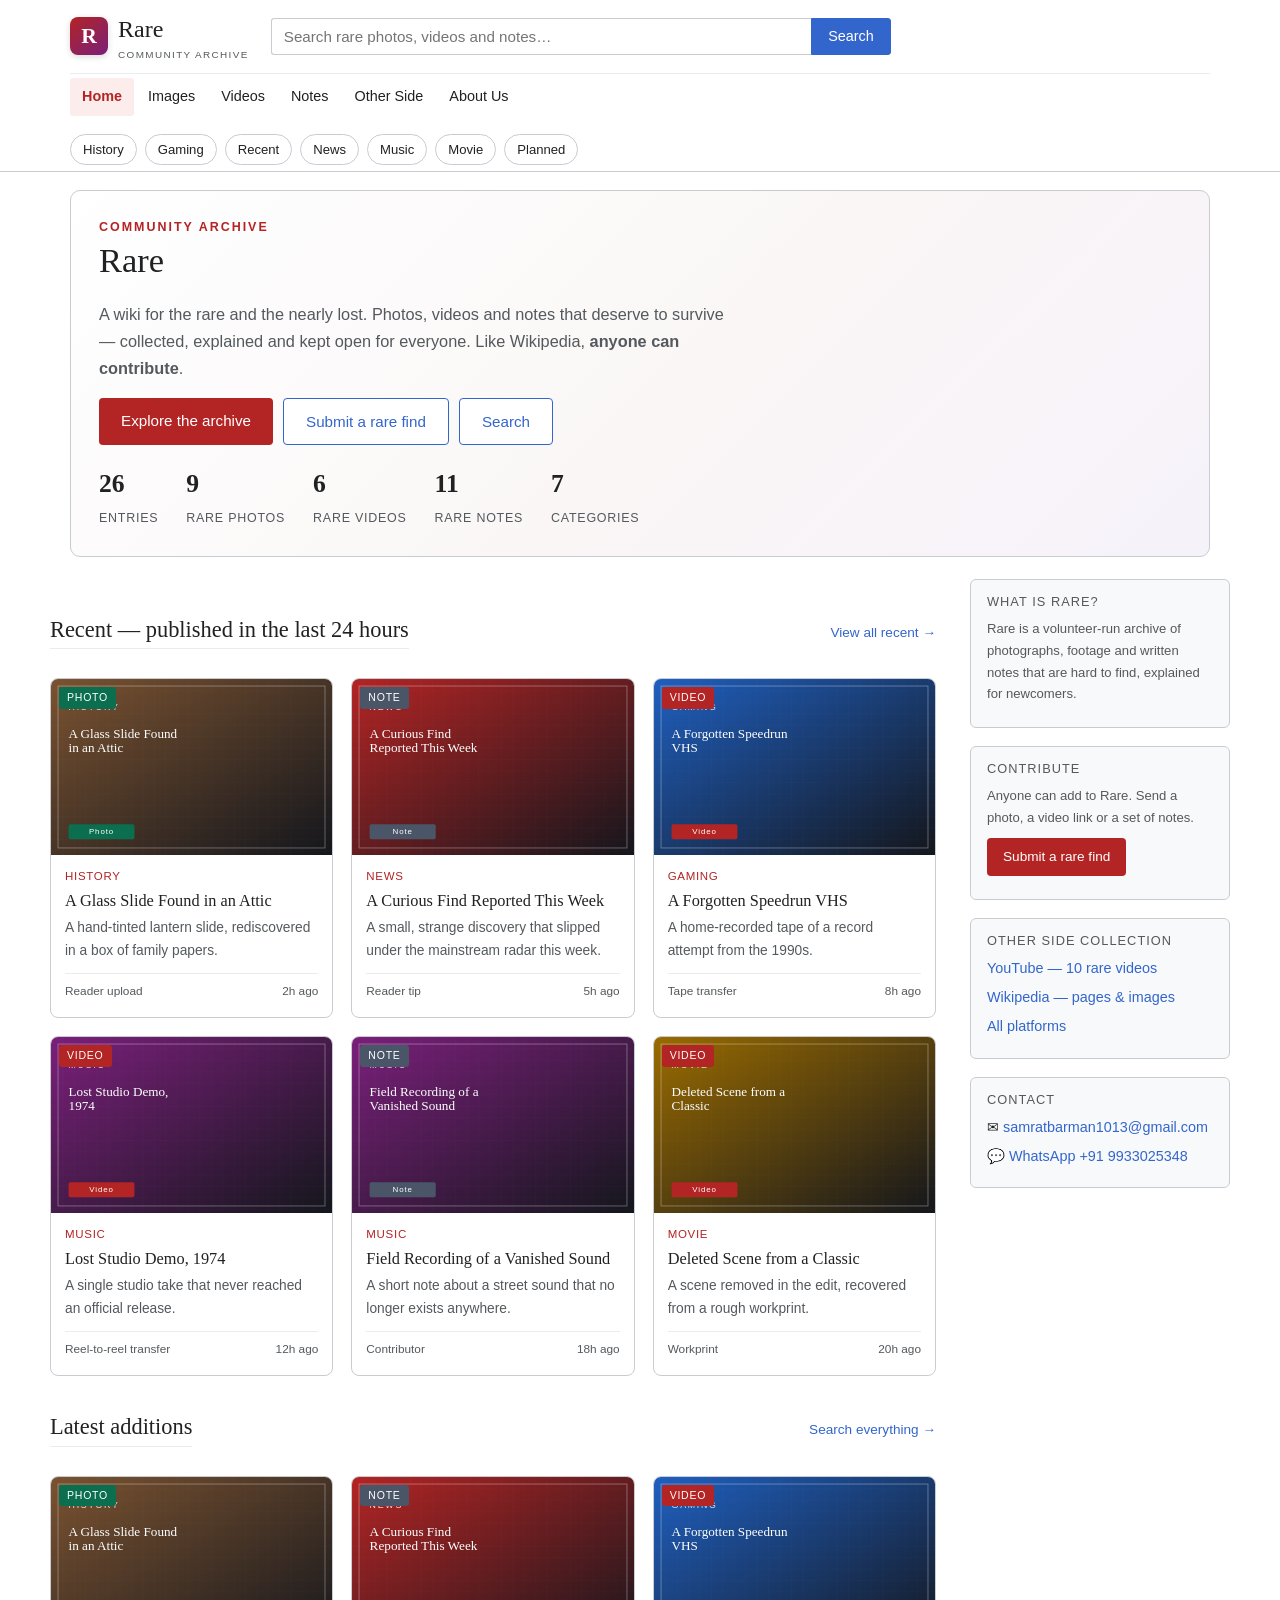
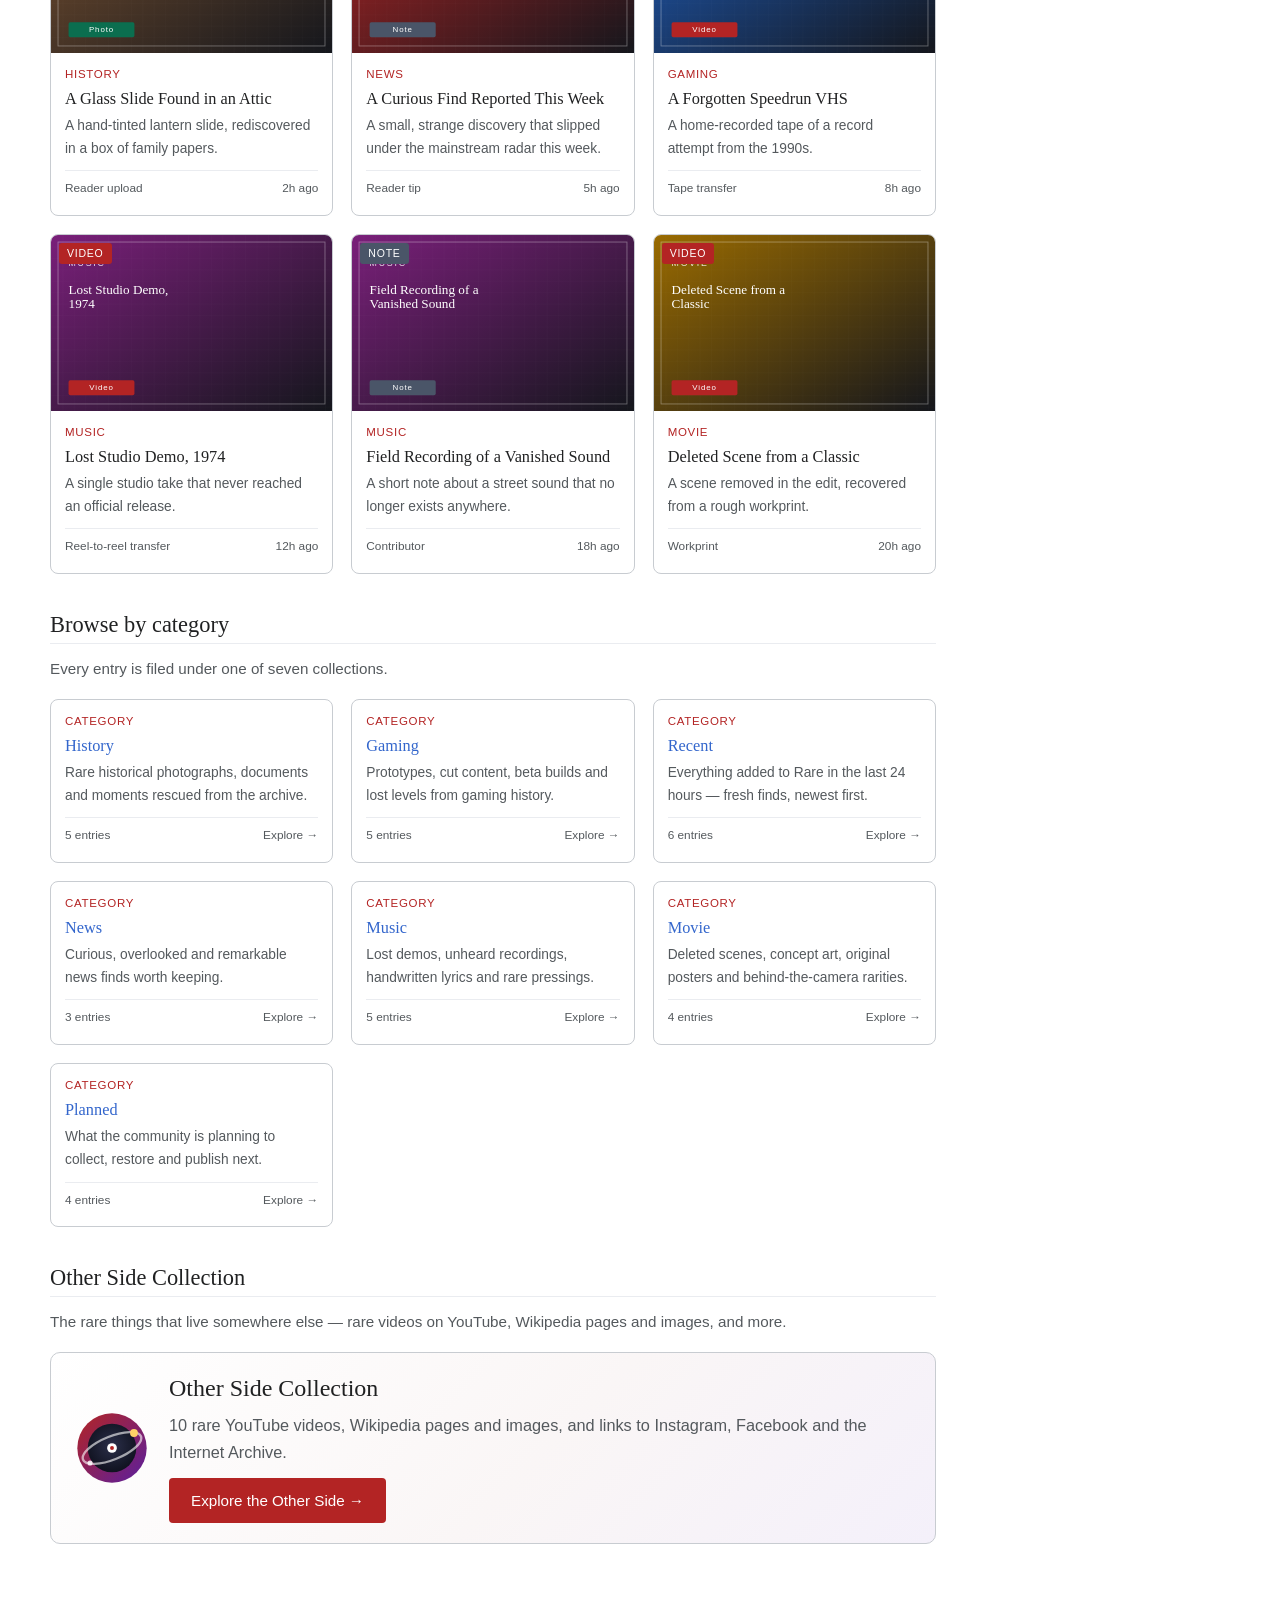
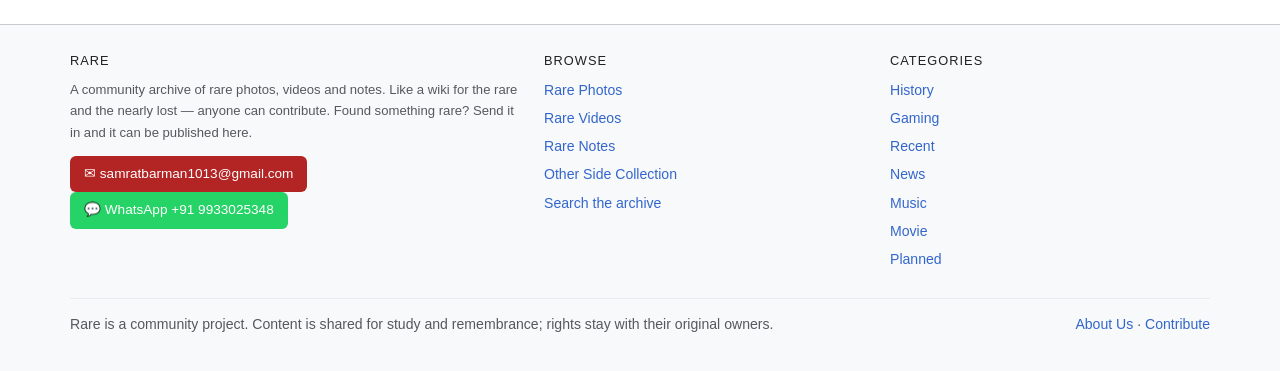
==== rare.html @ d8c9c5ce "Update rare.html" ====
<!DOCTYPE html>
<html lang="en">
<head>
<meta charset="utf-8">
<meta name="viewport" content="width=device-width, initial-scale=1">
<title>Rare — a community archive of rare photos, videos &amp; notes</title>
<meta name="description" content="Rare — a community archive of rare photos, rare videos and rare notes, plus the Other Side Collection (YouTube, Wikipedia, Instagram, Facebook and more).">
<link rel="icon" href="data:image/svg+xml;charset=utf-8,%3Csvg%20xmlns%3D%22http%3A//www.w3.org/2000/svg%22%20viewBox%3D%220%200%2064%2064%22%3E%0A%20%20%3Cdefs%3E%3ClinearGradient%20id%3D%22g%22%20x1%3D%220%22%20y1%3D%220%22%20x2%3D%221%22%20y2%3D%221%22%3E%0A%20%20%20%20%3Cstop%20offset%3D%220%22%20stop-color%3D%22%23b32424%22/%3E%3Cstop%20offset%3D%221%22%20stop-color%3D%22%237a1f7a%22/%3E%0A%20%20%3C/linearGradient%3E%3C/defs%3E%0A%20%20%3Crect%20width%3D%2264%22%20height%3D%2264%22%20rx%3D%2212%22%20fill%3D%22url%28%23g%29%22/%3E%0A%20%20%3Ctext%20x%3D%2232%22%20y%3D%2245%22%20font-family%3D%22Georgia%2Cserif%22%20font-size%3D%2240%22%20fill%3D%22%23ffffff%22%20text-anchor%3D%22middle%22%3ER%3C/text%3E%0A%3C/svg%3E%0A" type="image/svg+xml">
<style>
/* Rare — clean, Wikipedia-like light theme */
:root{
  --bg:#ffffff;
  --panel:#f8f9fa;
  --panel-2:#f1f3f5;
  --border:#c8ccd1;
  --border-soft:#eaecf0;
  --text:#202122;
  --muted:#54595d;
  --link:#3366cc;
  --link-visited:#6b4ba3;
  --rare:#b32424;
  --rare-soft:#fdecec;
  --serif:Georgia,"Times New Roman",serif;
  --sans:-apple-system,BlinkMacSystemFont,"Segoe UI",Roboto,Helvetica,Arial,sans-serif;
  --maxw:1180px;
}
*{box-sizing:border-box}
html{scroll-behavior:smooth}
body{
  margin:0;background:var(--bg);color:var(--text);
  font-family:var(--sans);font-size:15px;line-height:1.65;
  -webkit-font-smoothing:antialiased;
}
a{color:var(--link);text-decoration:none}
a:hover{text-decoration:underline}
img{max-width:100%;display:block}
h1,h2,h3,h4{font-family:var(--serif);font-weight:normal;line-height:1.3;margin:0 0 .5em}
h1{font-size:1.9rem;border-bottom:1px solid var(--border);padding-bottom:.25em}
h2{font-size:1.4rem;border-bottom:1px solid var(--border-soft);padding-bottom:.2em;margin-top:1.6em}
h3{font-size:1.15rem}
p{margin:.6em 0}
.wrap{max-width:var(--maxw);margin:0 auto;padding:0 20px}

/* ---------- Header ---------- */
.site-header{background:#fff;border-bottom:1px solid var(--border);position:sticky;top:0;z-index:50}
.header-top{display:flex;align-items:center;gap:22px;padding:10px 0}
.brand{display:flex;align-items:center;gap:10px;font-family:var(--serif);font-size:1.5rem;color:var(--text);white-space:nowrap}
.brand:hover{text-decoration:none}
.brand-mark{
  width:38px;height:38px;border-radius:8px;display:grid;place-items:center;
  background:linear-gradient(140deg,#b32424,#7a1f7a);color:#fff;font-weight:bold;
  font-family:var(--serif);font-size:1.35rem;box-shadow:0 2px 6px rgba(0,0,0,.15)
}
.brand small{display:block;font-family:var(--sans);font-size:.62rem;letter-spacing:.14em;
  text-transform:uppercase;color:var(--muted);margin-top:-3px}

.search-form{position:relative;flex:1;max-width:620px;display:flex}
.search-form input[type=search]{
  flex:1;padding:9px 12px;font-size:.95rem;border:1px solid var(--border);
  border-right:none;border-radius:3px 0 0 3px;background:#fff;color:var(--text);outline:none
}
.search-form input[type=search]:focus{border-color:var(--link);box-shadow:inset 0 0 0 1px var(--link)}
.search-form button{
  padding:9px 16px;border:1px solid var(--link);background:var(--link);color:#fff;
  border-radius:0 3px 3px 0;cursor:pointer;font-size:.9rem
}
.search-form button:hover{background:#2a56ab}
.suggest{
  position:absolute;top:calc(100% + 4px);left:0;right:0;background:#fff;
  border:1px solid var(--border);border-radius:4px;box-shadow:0 8px 24px rgba(0,0,0,.14);
  overflow:hidden;display:none;z-index:60
}
.suggest.open{display:block}
.suggest a{display:flex;gap:10px;align-items:center;padding:8px 12px;color:var(--text);font-size:.9rem}
.suggest a:hover,.suggest a.active{background:var(--panel);text-decoration:none}
.suggest .s-type{font-size:.68rem;text-transform:uppercase;letter-spacing:.06em;color:#fff;
  background:var(--muted);border-radius:3px;padding:1px 6px;flex:0 0 auto}
.suggest .s-type.photo{background:#0b6e4f}
.suggest .s-type.video{background:#b32424}
.suggest .s-type.note{background:#4a5568}
.suggest .s-empty{padding:10px 12px;color:var(--muted);font-size:.9rem}

.main-nav{border-top:1px solid var(--border-soft);display:flex;flex-wrap:wrap;gap:2px;padding:4px 0}
.main-nav a{
  padding:7px 12px;font-size:.9rem;color:var(--text);border-radius:3px
}
.main-nav a:hover{background:var(--panel);text-decoration:none}
.main-nav a.active{background:var(--rare-soft);color:var(--rare);font-weight:600}

/* ---------- Category chips ---------- */
.cat-strip{display:flex;flex-wrap:wrap;gap:8px;margin:14px 0 6px}
.chip{
  font-size:.82rem;padding:4px 12px;border:1px solid var(--border);border-radius:999px;
  color:var(--text);background:#fff
}
.chip:hover{border-color:var(--link);color:var(--link);text-decoration:none}
.chip.active{background:var(--link);border-color:var(--link);color:#fff}

/* ---------- Layout ---------- */
.layout{display:grid;grid-template-columns:1fr 260px;gap:34px;align-items:start;padding:22px 0 40px}
.layout.full{grid-template-columns:1fr}
main{min-width:0}
.sidebar{position:sticky;top:130px}
.side-box{border:1px solid var(--border);border-radius:6px;padding:14px 16px;margin-bottom:18px;background:var(--panel)}
.side-box h3{font-family:var(--sans);font-size:.8rem;text-transform:uppercase;letter-spacing:.08em;
  color:var(--muted);margin-bottom:.6em;border:none;padding:0}
.side-box ul{list-style:none;margin:0;padding:0}
.side-box li{margin:5px 0;font-size:.9rem}
.lead{font-size:1.02rem;color:var(--muted)}

/* ---------- Cards ---------- */
.grid{display:grid;grid-template-columns:repeat(auto-fill,minmax(260px,1fr));gap:18px;margin-top:18px}
.card{
  border:1px solid var(--border);border-radius:8px;overflow:hidden;background:#fff;
  display:flex;flex-direction:column;transition:box-shadow .15s,transform .15s
}
.card:hover{box-shadow:0 6px 20px rgba(0,0,0,.12);transform:translateY(-2px)}
.card .thumb{position:relative;aspect-ratio:16/10;background:var(--panel-2);overflow:hidden}
.card .thumb img{width:100%;height:100%;object-fit:cover}
.card .badge{
  position:absolute;top:8px;left:8px;font-size:.66rem;text-transform:uppercase;
  letter-spacing:.07em;color:#fff;padding:2px 8px;border-radius:3px;background:var(--muted)
}
.badge.photo{background:#0b6e4f}
.badge.video{background:#b32424}
.badge.note{background:#4a5568}
.card .body{padding:12px 14px 16px;display:flex;flex-direction:column;flex:1}
.card .cat{font-size:.72rem;text-transform:uppercase;letter-spacing:.06em;color:var(--rare);margin-bottom:4px}
.card h3{font-size:1.02rem;margin:0 0 6px;font-family:var(--serif)}
.card h3 a{color:var(--text)}
.card h3 a:hover{color:var(--link);text-decoration:none}
.card p{font-size:.86rem;color:var(--muted);margin:0 0 10px;flex:1;
  display:-webkit-box;-webkit-line-clamp:3;-webkit-box-orient:vertical;overflow:hidden}
.card .meta{font-size:.74rem;color:var(--muted);display:flex;justify-content:space-between;border-top:1px solid var(--border-soft);padding-top:8px}

/* ---------- Item detail ---------- */
.detail-head{display:flex;gap:16px;align-items:baseline;flex-wrap:wrap}
.detail-figure{border:1px solid var(--border);border-radius:8px;overflow:hidden;margin:18px 0;background:var(--panel-2)}
.detail-figure img{width:100%}
.detail-figure figcaption{font-size:.8rem;color:var(--muted);padding:8px 12px;background:var(--panel)}
.video-frame{position:relative;aspect-ratio:16/9;background:#111;display:grid;place-items:center}
.video-frame .play{
  width:70px;height:70px;border-radius:50%;background:rgba(255,255,255,.92);display:grid;place-items:center;
  font-size:1.6rem;color:#111;box-shadow:0 4px 18px rgba(0,0,0,.4)
}
.meta-table{width:100%;border-collapse:collapse;margin:14px 0;font-size:.9rem}
.meta-table th,.meta-table td{border:1px solid var(--border);padding:8px 12px;text-align:left;vertical-align:top}
.meta-table th{background:var(--panel);width:180px;font-weight:600;color:var(--muted)}

/* ---------- Forms ---------- */
.form-grid{display:grid;gap:14px;max-width:640px}
.field label{display:block;font-size:.85rem;font-weight:600;margin-bottom:4px}
.field input,.field select,.field textarea{
  width:100%;padding:9px 11px;border:1px solid var(--border);border-radius:4px;
  font-family:inherit;font-size:.92rem;background:#fff;color:var(--text)
}
.field textarea{min-height:130px;resize:vertical}
.field input:focus,.field select:focus,.field textarea:focus{outline:none;border-color:var(--link);box-shadow:0 0 0 2px rgba(51,102,204,.15)}
.btn{display:inline-block;background:var(--rare);color:#fff;border:none;padding:10px 22px;border-radius:4px;
  cursor:pointer;font-size:.95rem;font-family:inherit}
.btn:hover{background:#8f1c1c}
.btn.ghost{background:#fff;color:var(--link);border:1px solid var(--link)}
.btn.ghost:hover{background:var(--panel)}
.notice{border-left:4px solid var(--link);background:#eaf3ff;padding:12px 16px;border-radius:0 6px 6px 0;font-size:.9rem;margin:16px 0}

/* ---------- Hero ---------- */
.hero{border:1px solid var(--border);border-radius:10px;padding:26px 28px;background:
  linear-gradient(135deg,#fff 0%,#faf6f6 55%,#f6f2fa 100%);margin-top:18px}
.hero h1{border:none;font-size:2.15rem;margin-bottom:.15em}
.hero .kicker{font-size:.78rem;letter-spacing:.16em;text-transform:uppercase;color:var(--rare);font-weight:600}
.hero-actions{margin-top:16px;display:flex;gap:10px;flex-wrap:wrap}
.stat-row{display:flex;gap:28px;flex-wrap:wrap;margin-top:18px}
.stat b{font-family:var(--serif);font-size:1.6rem;display:block}
.stat span{font-size:.78rem;text-transform:uppercase;letter-spacing:.06em;color:var(--muted)}

/* ---------- Footer ---------- */
.site-footer{border-top:1px solid var(--border);background:var(--panel);margin-top:40px;padding:28px 0 34px;font-size:.88rem;color:var(--muted)}
.footer-cols{display:grid;grid-template-columns:1.4fr 1fr 1fr;gap:26px}
.footer-cols h4{font-family:var(--sans);font-size:.8rem;text-transform:uppercase;letter-spacing:.08em;color:var(--text);margin-bottom:.7em}
.footer-cols ul{list-style:none;margin:0;padding:0}
.footer-cols li{margin:5px 0}
.footer-bottom{margin-top:22px;border-top:1px solid var(--border-soft);padding-top:14px;display:flex;justify-content:space-between;flex-wrap:wrap;gap:10px}
.wa{display:inline-flex;align-items:center;gap:7px;background:#25D366;color:#fff;padding:7px 14px;border-radius:6px;font-size:.85rem}
.wa:hover{text-decoration:none;background:#1ebe5b}
.mail{display:inline-flex;align-items:center;gap:7px;background:var(--rare);color:#fff;padding:7px 14px;border-radius:6px;font-size:.85rem}
.mail:hover{text-decoration:none;background:#8f1c1c}

.section-head{display:flex;justify-content:space-between;align-items:baseline;flex-wrap:wrap;gap:10px}
.section-head .more{font-size:.85rem}
.tagline{color:var(--muted);font-size:.95rem}
.small{font-size:.82rem;color:var(--muted)}
hr{border:none;border-top:1px solid var(--border-soft);margin:22px 0}

@media(max-width:860px){
  .layout{grid-template-columns:1fr}
  .sidebar{position:static}
  .footer-cols{grid-template-columns:1fr 1fr}
  .header-top{flex-wrap:wrap;gap:12px}
  .search-form{max-width:none;order:3;flex-basis:100%}
}
@media(max-width:520px){
  .footer-cols{grid-template-columns:1fr}
  h1{font-size:1.55rem}
  .hero h1{font-size:1.7rem}
}

/* ---------- Other Side Collection ---------- */
.collection-hero{display:flex;gap:20px;align-items:center;border:1px solid var(--border);border-radius:10px;
  padding:20px 24px;background:linear-gradient(135deg,#fff 0%,#faf6f6 55%,#f4f0fa 100%);margin-top:18px}
.collection-hero img{width:74px;height:74px;flex:0 0 auto}
.collection-hero h1{border:none;margin:0 0 .1em;font-size:1.9rem}
.platform-grid{display:grid;grid-template-columns:repeat(auto-fill,minmax(250px,1fr));gap:14px;margin-top:18px}
.platform{display:flex;gap:13px;align-items:center;border:1px solid var(--border);border-radius:8px;
  padding:14px;background:#fff;color:var(--text);transition:box-shadow .15s,transform .15s}
.platform:hover{text-decoration:none;box-shadow:0 6px 18px rgba(0,0,0,.12);transform:translateY(-2px);border-color:var(--pc,#4a5568)}
.platform .p-icon{width:44px;height:44px;flex:0 0 auto;border-radius:10px;display:grid;place-items:center;
  font-size:1.25rem;font-weight:700;color:#fff;background:var(--pc,#4a5568)}
.platform .p-body b{display:block;font-family:var(--serif);font-size:1.05rem;color:var(--text)}
.platform .p-body small{color:var(--muted);font-size:.82rem;line-height:1.4;display:block;margin-top:2px}
.platform .ext{font-size:.78rem;color:var(--muted);margin-left:5px}
.yt-grid{display:grid;grid-template-columns:repeat(auto-fill,minmax(290px,1fr));gap:18px;margin-top:18px}
.yt-card{border:1px solid var(--border);border-radius:8px;overflow:hidden;background:#fff;display:flex;flex-direction:column;transition:box-shadow .15s,transform .15s}
.yt-card:hover{box-shadow:0 6px 20px rgba(0,0,0,.13);transform:translateY(-2px)}
.yt-thumb{position:relative;display:block;aspect-ratio:16/9;background:#000}
.yt-thumb img{width:100%;height:100%;object-fit:cover}
.yt-play{position:absolute;top:50%;left:50%;transform:translate(-50%,-50%);width:56px;height:56px;
  border-radius:50%;background:rgba(0,0,0,.55);border:2px solid #fff;display:flex;align-items:center;
  justify-content:center;color:#fff;font-size:1.1rem;pointer-events:none}
.yt-body{padding:12px 14px 14px;display:flex;flex-direction:column;flex:1}
.yt-body h3{font-size:1rem;margin:0 0 6px;font-family:var(--serif)}
.yt-body p{font-size:.85rem;color:var(--muted);flex:1;margin:0 0 10px}
.link-grid{display:grid;grid-template-columns:repeat(auto-fill,minmax(270px,1fr));gap:12px;margin:14px 0 8px}
.link-card{position:relative;display:block;border:1px solid var(--border);border-radius:8px;padding:14px 16px;background:#fff;color:var(--text)}
.link-card:hover{text-decoration:none;border-color:var(--link);box-shadow:0 4px 14px rgba(0,0,0,.1)}
.link-card b{display:block;font-family:var(--serif);font-size:1rem;color:var(--link);margin-bottom:3px}
.link-card small{color:var(--muted);font-size:.82rem;line-height:1.45}
.link-card .ext{position:absolute;top:12px;right:14px;color:var(--muted);font-size:.8rem}
@media(max-width:520px){
  .collection-hero{flex-direction:column;align-items:flex-start;text-align:left}
}

</style>
</head>
<body>
<header class="site-header" id="site-header"></header>
<main id="app"></main>
<footer class="site-footer" id="site-footer"></footer>
<script>
/* Rare — content data model.
   Anyone contributing adds an entry here (or sends it in via the Submit form).
   type:    "photo" | "video" | "note"
   category: one of the six real categories (Recent is derived automatically)
   addedHoursAgo: hours since it was published — drives the "Recent (24h)" view
*/
window.RARE_SITE = {
  brand: "Rare",
  tagline: "A community archive of rare photos, videos and notes.",
  email: "samratbarman1013@gmail.com",
  whatsapp: "+91 9933025348",
  whatsappLink: "https://wa.me/919933025348",
  // Formspree endpoint — replace YOUR_FORM_ID after creating a free form at formspree.io
  formspree: "https://formspree.io/f/YOUR_FORM_ID"
};

window.RARE_CATEGORIES = [
  { key: "History",  blurb: "Rare historical photographs, documents and moments rescued from the archive." },
  { key: "Gaming",   blurb: "Prototypes, cut content, beta builds and lost levels from gaming history." },
  { key: "Recent",   blurb: "Everything added to Rare in the last 24 hours — fresh finds, newest first." },
  { key: "News",     blurb: "Curious, overlooked and remarkable news finds worth keeping." },
  { key: "Music",    blurb: "Lost demos, unheard recordings, handwritten lyrics and rare pressings." },
  { key: "Movie",    blurb: "Deleted scenes, concept art, original posters and behind-the-camera rarities." },
  { key: "Planned",  blurb: "What the community is planning to collect, restore and publish next." }
];

window.RARE_ITEMS = [
  /* ---------------- History ---------------- */
  {
    id: "first-photograph",
    title: "The First Surviving Photograph (1826)",
    type: "photo", category: "History", addedHoursAgo: 720,
    place: "France", source: "Community archive",
    summary: "Nicéphore Niépce's heliograph — the earliest known photograph that survives to this day.",
    body: "Taken from an upstairs window, this view of a courtyard is the oldest surviving photograph made with a camera. The exposure is believed to have lasted around eight hours, which is why the light falls on both sides of the buildings. A quiet, hazy plate that marks the birth of photography itself."
  },
  {
    id: "lost-city-map",
    title: "Rare Map of a Vanished City",
    type: "photo", category: "History", addedHoursAgo: 340,
    place: "Unknown", source: "Private collection",
    summary: "A hand-inked street plan of a settlement that no longer appears on modern maps.",
    body: "Drawn by an unnamed surveyor, the map shows streets, wells and a market square that vanished after a flood. Historians compare it with satellite imagery to trace where the old roads once ran beneath farmland."
  },
  {
    id: "assembly-notes-1947",
    title: "Handwritten Notes from a 1947 Assembly",
    type: "note", category: "History", addedHoursAgo: 500,
    place: "South Asia", source: "Family donation",
    summary: "Pencil notes taken in the gallery of a founding assembly, never before published.",
    body: "The pages capture short, hurried lines — names, votes, and the odd margin doodle. They offer a small human window onto a very large historical moment, and are reproduced here for study rather than as an official record."
  },
  {
    id: "moon-raw-footage",
    title: "Raw Reel: The Lunar Landing Tapes",
    type: "video", category: "History", addedHoursAgo: 96,
    place: "Space", source: "Archive reel",
    summary: "A restored scan of mission footage, complete with tracking artefacts and leader frames.",
    body: "This reel preserves the raw look of the original broadcast — scan lines, dropouts and all. The imperfections are part of the story: they are the fingerprints of a signal that crossed 380,000 km to reach a television set."
  },

  /* ---------------- Gaming ---------------- */
  {
    id: "unreleased-prototype",
    title: "Unreleased Prototype Level",
    type: "video", category: "Gaming", addedHoursAgo: 48,
    place: "Studio archive", source: "Ex-dev leak (donated)",
    summary: "A level cut before release, captured from a development cartridge.",
    body: "The layout is rougher than the shipped game, with placeholder textures and a boss that never made it to the final build. Developers sometimes kept these discs as souvenirs; this one was shared by a former tester."
  },
  {
    id: "beta-screenshots",
    title: "Beta Build Screenshot Archive",
    type: "photo", category: "Gaming", addedHoursAgo: 30,
    place: "Online", source: "Community upload",
    summary: "A set of early screenshots showing a HUD and map that changed dramatically.",
    body: "Compare the health bar here with the retail version and you can trace a whole design conversation. Early UI often reveals what the team was still arguing about weeks before launch."
  },
  {
    id: "cancelled-rpg-notes",
    title: "Design Notes of a Cancelled RPG",
    type: "note", category: "Gaming", addedHoursAgo: 210,
    place: "Unknown", source: "Notebook scan",
    summary: "A designer's notebook for a role-playing game that was shelved mid-production.",
    body: "Quests, faction names and a magic system fill these pages. Several ideas were later recycled into other titles, which is why these notes read like a road map of roads not taken."
  },

  /* ---------------- News ---------------- */
  {
    id: "curious-find-week",
    title: "A Curious Find Reported This Week",
    type: "note", category: "News", addedHoursAgo: 5,
    place: "Regional", source: "Reader tip",
    summary: "A small, strange discovery that slipped under the mainstream radar this week.",
    body: "Rare collects the odd and the overlooked. This entry is a short field report, kept deliberately factual: what was found, where, and why archivists think it matters."
  },
  {
    id: "archive-donation",
    title: "Rare Archive Donated to a Museum",
    type: "photo", category: "News", addedHoursAgo: 60,
    place: "Museum", source: "Press note",
    summary: "A private collection of negatives has been handed to a public archive.",
    body: "Donations like this are how rare material survives. The museum plans to digitise the negatives and release low-resolution previews for study, keeping the originals safely stored."
  },

  /* ---------------- Music ---------------- */
  {
    id: "lost-demo-1974",
    title: "Lost Studio Demo, 1974",
    type: "video", category: "Music", addedHoursAgo: 12,
    place: "Studio", source: "Reel-to-reel transfer",
    summary: "A single studio take that never reached an official release.",
    body: "Transferred from a quarter-inch tape, the recording carries the hiss and wobble of its era. It is presented here for listening and research; rights remain with the original holders."
  },
  {
    id: "handwritten-lyrics",
    title: "Handwritten Lyrics Sheet",
    type: "photo", category: "Music", addedHoursAgo: 150,
    place: "Private", source: "Estate scan",
    summary: "Draft lyrics with crossings-out that never made the final cut.",
    body: "The deletions are the interesting part — they show a line being found and then abandoned. Sometimes a whole verse is struck through in favour of one better word."
  },
  {
    id: "bootleg-notes",
    title: "Concert Bootleg Notes",
    type: "note", category: "Music", addedHoursAgo: 400,
    place: "Live", source: "Fan journal",
    summary: "A fan's written account of a legendary live show, page by page.",
    body: "Before phones, the only souvenir of a concert was memory and a notebook. This journal records setlists, stage banter and the odd backstage detail in careful handwriting."
  },

  /* ---------------- Movie ---------------- */
  {
    id: "deleted-scene",
    title: "Deleted Scene from a Classic",
    type: "video", category: "Movie", addedHoursAgo: 20,
    place: "Studio vault", source: "Workprint",
    summary: "A scene removed in the edit, recovered from a rough workprint.",
    body: "Workprints are precious because they preserve what the final cut threw away. This sequence explains a gap that viewers have argued about for decades."
  },
  {
    id: "concept-poster",
    title: "Original Concept Poster",
    type: "photo", category: "Movie", addedHoursAgo: 88,
    place: "Design studio", source: "Artist portfolio",
    summary: "An early poster concept that was replaced before the marketing campaign.",
    body: "The composition is bolder and stranger than the released one-panel. Concept art like this shows the version of a film that existed in everyone's head before the posters went to print."
  },
  {
    id: "shot-list",
    title: "Director's Handwritten Shot List",
    type: "note", category: "Movie", addedHoursAgo: 260,
    place: "Set", source: "Crew donation",
    summary: "A day-by-day shot list in the director's own hand.",
    body: "Numbers, lens notes and small arrows crowd the margins. It is the practical machinery behind a famous sequence — less glamorous, more revealing."
  },

  /* ---------------- Planned for further ---------------- */
  {
    id: "planned-games-archive",
    title: "Rare Video Games Archive",
    type: "note", category: "Planned", addedHoursAgo: 200,
    place: "Rare (planned)", source: "Roadmap",
    summary: "Planned: a searchable catalogue of prototypes, manuals and box art.",
    body: "We are gathering donated scans and safe, legal captures. If you hold a prototype, a manual or a piece of box art, get in touch — nothing is published without permission."
  },
  {
    id: "planned-radio",
    title: "Vintage Radio Broadcasts",
    type: "note", category: "Planned", addedHoursAgo: 220,
    place: "Rare (planned)", source: "Roadmap",
    summary: "Planned: restored audio from early radio, with transcripts.",
    body: "Radio is fragile — discs crack, tapes shed. The plan is to publish restored excerpts alongside transcripts so the sound survives even where the recording does not."
  },
  {
    id: "planned-maps",
    title: "Lost Maps Project",
    type: "note", category: "Planned", addedHoursAgo: 240,
    place: "Rare (planned)", source: "Roadmap",
    summary: "Planned: a growing collection of vanished streets and old survey maps.",
    body: "Contributors send in scans of old maps; we georeference what we can and publish them for anyone tracing a family street or an old boundary."
  },

  /* ---------------- More recent finds ---------------- */
  {
    id: "glass-slide",
    title: "A Glass Slide Found in an Attic",
    type: "photo", category: "History", addedHoursAgo: 2,
    place: "Attic", source: "Reader upload",
    summary: "A hand-tinted lantern slide, rediscovered in a box of family papers.",
    body: "Lantern slides were projected for audiences before cinema. This one is tinted by hand, and the colours — though faded — hint at how vivid the original show must have been."
  },
  {
    id: "speedrun-tape",
    title: "A Forgotten Speedrun VHS",
    type: "video", category: "Gaming", addedHoursAgo: 8,
    place: "Basement", source: "Tape transfer",
    summary: "A home-recorded tape of a record attempt from the 1990s.",
    body: "Recorded off a television with a camcorder, the tape is grainy and the audio warbles. It is still a genuine record of play long before streaming made every run visible."
  },
  {
    id: "field-recording",
    title: "Field Recording of a Vanished Sound",
    type: "note", category: "Music", addedHoursAgo: 18,
    place: "Street", source: "Contributor",
    summary: "A short note about a street sound that no longer exists anywhere.",
    body: "Some things are rare because they are gone. This entry pairs a written description with a time and place, so the sound can at least be remembered accurately."
  },
  {
    id: "prototype-cart",
    title: "Prototype Cartridge Photographed",
    type: "photo", category: "Gaming", addedHoursAgo: 42,
    place: "Collection", source: "Owner photo",
    summary: "A never-released cartridge, photographed before it goes for preservation.",
    body: "Labels on prototypes were often handwritten, and this one is no exception. The owner is arranging a safe dump so the data outlives the plastic."
  },
  {
    id: "newsreel-scan",
    title: "Newsreel Scan, Reel 3",
    type: "video", category: "News", addedHoursAgo: 130,
    place: "Archive", source: "Film scan",
    summary: "A surviving newsreel reel, scanned frame by frame.",
    body: "Newsreels were the cinema's newspaper. This reel covers a week of ordinary events, and its ordinariness is exactly what makes it valuable now."
  },
  {
    id: "screening-notes",
    title: "Notes from a Private Screening",
    type: "note", category: "Movie", addedHoursAgo: 300,
    place: "Screening room", source: "Guest notes",
    summary: "A viewer's notes jotted during a test screening.",
    body: "Test-screening notes shaped final cuts. These pages record laughter, silences and a question about an ending that was later changed."
  },
  {
    id: "demo-sheet-music",
    title: "Demo Sheet Music, Unsigned",
    type: "photo", category: "Music", addedHoursAgo: 90,
    place: "Unknown", source: "Paper archive",
    summary: "Loose manuscript pages with no composer's name attached.",
    body: "Attribution puzzles are common in paper archives. The melody is intact; the author is not. Sometimes the community solves these — sometimes the mystery is the point."
  },
  {
    id: "planned-documents",
    title: "Family Document Rescue",
    type: "note", category: "Planned", addedHoursAgo: 260,
    place: "Rare (planned)", source: "Roadmap",
    summary: "Planned: a guide and workspace for scanning fragile family documents safely.",
    body: "Old paper tears easily. This planned section will walk contributors through safe handling and simple scanning, so more documents survive the trip from the cupboard to the archive."
  }
];

</script>
<script>
/* Rare — Other Side Collection data.
   Platform links + 10 rare videos (real YouTube links) + Wikipedia pages & images. */
window.RARE_COLLECTION = {
  platforms: [
    { key: "youtube", name: "YouTube", icon: "\u25B6", color: "#ff0000", internal: true,
      href: "youtube.html", desc: "10 rare videos and footage \u2014 by link." },
    { key: "wikipedia", name: "Wikipedia", icon: "W", color: "#111827", internal: true,
      href: "wikipedia.html", desc: "Rare pages and images from the free encyclopedia." },
    { key: "instagram", name: "Instagram", icon: "\u25C9", color: "#e1306c", external: true,
      href: "https://www.instagram.com/explore/search/keyword/?q=rare%20archive",
      desc: "Rare photos and reels shared on Instagram." },
    { key: "facebook", name: "Facebook", icon: "f", color: "#1877f2", external: true,
      href: "https://www.facebook.com/search/top?q=rare%20archive",
      desc: "Rare finds and groups across Facebook." },
    { key: "x", name: "X (Twitter)", icon: "\u{1D54F}", color: "#111111", external: true,
      href: "https://twitter.com/search?q=rare%20footage",
      desc: "Rare clips and threads on X." },
    { key: "reddit", name: "Reddit", icon: "r", color: "#ff4500", external: true,
      href: "https://www.reddit.com/search/?q=rare+footage",
      desc: "Communities hunting rare and lost media." },
    { key: "archive", name: "Internet Archive", icon: "\u{1F3DB}", color: "#0f766e", external: true,
      href: "https://archive.org/search?query=rare+footage",
      desc: "The web's memory \u2014 films, audio and books." },
    { key: "flickr", name: "Flickr Commons", icon: "\u25D0", color: "#ff0084", external: true,
      href: "https://www.flickr.com/commons",
      desc: "Rare photographs from public archives." }
  ],

  youtube: [
    { title: "Roundhay Garden Scene (1888) \u2014 restored to 60fps",
      channel: "Denis Shiryaev", year: "1888",
      url: "https://www.youtube.com/watch?v=Fxd8XJ_J0Gc",
      desc: "The oldest surviving film, upscaled frame by frame from just 20 original frames." },
    { title: "The launch of HMS Albion (1898) \u2014 first tragedy ever filmed",
      channel: "Archive", year: "1898",
      url: "https://www.youtube.com/watch?v=Bx4rJCRbnmY",
      desc: "A ship launch that turned fatal, captured by the cameras of the day." },
    { title: "Eisenhower WRC-TV, 1958 \u2014 oldest known colour videotape",
      channel: "Archive", year: "1958",
      url: "https://www.youtube.com/watch?v=QKqHZcXvUAs",
      desc: "A surviving colour videotaping from 1958, when most tape was wiped and reused." },
    { title: "Robert Kennedy watches a Davy Crockett test \u2014 incredibly rare",
      channel: "atomcentral", year: "1962",
      url: "https://www.youtube.com/watch?v=xHiihPD7bLM",
      desc: "Rare 35mm colour negative released under FOIA, showing the smallest nuclear weapon tested." },
    { title: "Rare colour footage of Sarajevo, 1912",
      channel: "Archive", year: "1912",
      url: "https://www.youtube.com/watch?v=WPKmRsHHoUc",
      desc: "Early colour footage of a city on the edge of a century of change." },
    { title: "The Oberg colour film of Pearl Harbor \u2014 7 December 1941",
      channel: "midway51", year: "1941",
      url: "https://www.youtube.com/watch?v=1b6auSQPvGs",
      desc: "Home colour film shot by Harold and Eda Oberg during and after the attack." },
    { title: "Assassination of King Alexander I of Yugoslavia (1934)",
      channel: "British Path\u00e9", year: "1934",
      url: "https://www.youtube.com/watch?v=6R3dVZdFxxo",
      desc: "Newsreel of the first assassination caught on film, from the British Path\u00e9 archive." },
    { title: "1943 raid on Ploesti at tree-top level and back",
      channel: "UnknownWW2InColor", year: "1943",
      url: "https://www.youtube.com/watch?v=6Zk5YeOjYVw",
      desc: "Allied and German footage of the low-level bombing raid on the Romanian oil fields." },
    { title: "The lost 1984 video: Steve Jobs introduces the Macintosh",
      channel: "TextLab", year: "1984",
      url: "https://www.youtube.com/watch?v=2B-XwPjn9YY",
      desc: "Rediscovered in 2004 and restored \u2014 the moment the Macintosh was unveiled." },
    { title: "The Edsel Show (1957) \u2014 oldest videotape recording in existence",
      channel: "kingoftheroad", year: "1957",
      url: "https://www.youtube.com/watch?v=Ze0Az9tdkHg",
      desc: "Bing Crosby, Frank Sinatra and Louis Armstrong on the oldest surviving videotape." }
  ],

  wikipedia: {
    pages: [
      { title: "Lost media", url: "https://en.wikipedia.org/wiki/Lost_media",
        desc: "The umbrella article on media that no longer exists in any known copy." },
      { title: "List of lost films", url: "https://en.wikipedia.org/wiki/List_of_lost_films",
        desc: "A catalogue of films believed to be lost, by decade." },
      { title: "Lost television broadcast", url: "https://en.wikipedia.org/wiki/Lost_television_broadcast",
        desc: "Why so much early television was erased, wiped or never kept." },
      { title: "Roundhay Garden Scene", url: "https://en.wikipedia.org/wiki/Roundhay_Garden_Scene",
        desc: "The 1888 film widely regarded as the oldest surviving motion picture." },
      { title: "List of rediscovered films", url: "https://en.wikipedia.org/wiki/List_of_rediscovered_films",
        desc: "Lost films that were later found \u2014 proof that rare things resurface." },
      { title: "History of photography", url: "https://en.wikipedia.org/wiki/History_of_photography",
        desc: "From heliographs to glass plates: how rare images were first made." }
    ],
    images: [
      { title: "Historical photographs", url: "https://commons.wikimedia.org/wiki/Category:Historical_photographs",
        desc: "Wikimedia Commons category of historical photographs." },
      { title: "19th-century photographs", url: "https://commons.wikimedia.org/wiki/Category:19th-century_photographs",
        desc: "Early photography from the 1800s, free to browse." },
      { title: "Old maps", url: "https://commons.wikimedia.org/wiki/Category:Old_maps",
        desc: "Vintage and historical maps from around the world." },
      { title: "Lantern slides", url: "https://commons.wikimedia.org/wiki/Category:Lantern_slides",
        desc: "Hand-tinted glass slides projected before the age of cinema." },
      { title: "Featured pictures", url: "https://commons.wikimedia.org/wiki/Commons:Featured_pictures",
        desc: "Commons' best images \u2014 a good place to start browsing." },
      { title: "Public domain images", url: "https://commons.wikimedia.org/wiki/Commons:Public_domain",
        desc: "Images free of copyright, safe to reuse and study." }
    ]
  }
};

</script>
<script>
/* Rare — single-file (SPA) engine. Hash routes:
   #/  #/images  #/videos  #/notes  #/otherside  #/youtube  #/wikipedia  #/about
   #/category?cat=History   #/search?q=demo   #/item?id=first-photograph            */
(function () {
  var S = window.RARE_SITE, CATS = window.RARE_CATEGORIES, ITEMS = window.RARE_ITEMS;
  var COL = window.RARE_COLLECTION || { platforms: [], youtube: [], wikipedia: { pages: [], images: [] } };

  function esc(s) {
    return String(s == null ? "" : s).replace(/&/g, "&amp;").replace(/</g, "&lt;")
      .replace(/>/g, "&gt;").replace(/"/g, "&quot;").replace(/'/g, "&#39;");
  }
  function timeAgo(h) {
    if (h < 1) return "just now";
    if (h < 24) return h + "h ago";
    var d = Math.round(h / 24);
    if (d < 30) return d + "d ago";
    var m = Math.round(d / 30);
    if (m < 12) return m + "mo ago";
    return Math.round(m / 12) + "y ago";
  }
  function isRecent(it) { return it.addedHoursAgo <= 24; }
  function byId(id) { for (var i = 0; i < ITEMS.length; i++) if (ITEMS[i].id === id) return ITEMS[i]; return null; }

  var CAT_COLOR = { History: "#7a5230", Gaming: "#1f5fbf", News: "#b32424", Music: "#7a1f7a", Movie: "#9a6b00", Planned: "#4a5568" };
  var TYPE_COLOR = { photo: "#0b6e4f", video: "#b32424", note: "#4a5568" };
  var TYPE_LABEL = { photo: "Photo", video: "Video", note: "Note" };

  function wrap(text, max) {
    var words = String(text).split(/\s+/), lines = [], cur = "";
    for (var i = 0; i < words.length; i++) {
      var t = cur ? cur + " " + words[i] : words[i];
      if (t.length > max && cur) { lines.push(cur); cur = words[i]; } else cur = t;
    }
    if (cur) lines.push(cur);
    return lines.slice(0, 4);
  }
  function thumb(it) {
    var base = CAT_COLOR[it.category] || "#4a5568", type = TYPE_COLOR[it.type] || "#4a5568";
    var lines = wrap(it.title, 20);
    var tspan = lines.map(function (l, i) { return '<tspan x="40" dy="' + (i === 0 ? 0 : 34) + '">' + esc(l) + "</tspan>"; }).join("");
    var y0 = 150 - (lines.length - 1) * 17;
    var svg = '<svg xmlns="http://www.w3.org/2000/svg" width="640" height="400" viewBox="0 0 640 400">' +
      '<defs><linearGradient id="g" x1="0" y1="0" x2="1" y2="1"><stop offset="0" stop-color="' + base + '"/><stop offset="1" stop-color="#14161c"/></linearGradient>' +
      '<pattern id="p" width="26" height="26" patternUnits="userSpaceOnUse"><path d="M26 0H0V26" fill="none" stroke="#ffffff" stroke-opacity="0.06"/></pattern></defs>' +
      '<rect width="640" height="400" fill="url(#g)"/><rect width="640" height="400" fill="url(#p)"/>' +
      '<rect x="16" y="16" width="608" height="368" fill="none" stroke="#ffffff" stroke-opacity="0.35" stroke-width="2"/>' +
      '<text x="40" y="70" fill="#ffffff" fill-opacity="0.85" font-family="Helvetica,Arial,sans-serif" font-size="20" letter-spacing="4">' + esc(it.category.toUpperCase()) + "</text>" +
      '<text x="40" y="' + y0 + '" fill="#ffffff" font-family="Georgia,serif" font-size="30">' + tspan + "</text>" +
      '<rect x="40" y="330" width="150" height="34" rx="4" fill="' + type + '"/>' +
      '<text x="115" y="353" fill="#ffffff" text-anchor="middle" font-family="Helvetica,Arial,sans-serif" font-size="18" letter-spacing="2">' + esc(TYPE_LABEL[it.type]) + "</text></svg>";
    return "data:image/svg+xml;charset=utf-8," + encodeURIComponent(svg);
  }
  function ytId(url) {
    var m = String(url).match(/[?&]v=([^&]+)/) || String(url).match(/youtu\.be\/([^?]+)/);
    return m ? m[1] : "";
  }

  function card(it) {
    var link = "#/item?id=" + encodeURIComponent(it.id);
    return '<article class="card"><a class="thumb" href="' + link + '"><span class="badge ' + it.type + '">' + TYPE_LABEL[it.type] + "</span>" +
      '<img loading="lazy" src="' + thumb(it) + '" alt="' + esc(it.title) + '"></a>' +
      '<div class="body"><div class="cat">' + esc(it.category) + "</div>" +
      '<h3><a href="' + link + '">' + esc(it.title) + "</a></h3><p>" + esc(it.summary) + "</p>" +
      '<div class="meta"><span>' + esc(it.source) + "</span><span>" + timeAgo(it.addedHoursAgo) + "</span></div></div></article>";
  }
  function grid(items) {
    if (!items.length) return '<p class="lead">Nothing here yet. Try another search or <a href="#/">browse everything</a>.</p>';
    return '<div class="grid">' + items.map(card).join("") + "</div>";
  }
  function platformCard(p) {
    var ext = p.external ? ' target="_blank" rel="noopener"' : "";
    var href = p.internal ? "#/" + p.key : p.href;
    var tag = p.external ? '<span class="ext">\u2197</span>' : "";
    return '<a class="platform" href="' + href + '"' + ext + ' style="--pc:' + (p.color || "#4a5568") + '">' +
      '<span class="p-icon">' + (p.icon || "\u25CF") + "</span>" +
      '<span class="p-body"><b>' + esc(p.name) + tag + "</b><small>" + esc(p.desc) + "</small></span></a>";
  }
  function videoCard(v) {
    var id = ytId(v.url);
    var img = id ? "https://img.youtube.com/vi/" + id + "/hqdefault.jpg" : "";
    return '<article class="yt-card"><a class="yt-thumb" href="' + v.url + '" target="_blank" rel="noopener">' +
      (img ? '<img loading="lazy" src="' + img + '" alt="' + esc(v.title) + '">' : "") +
      '<span class="yt-play">\u25B6</span></a><div class="yt-body"><div class="cat">' + esc(v.year || "Rare") + "</div>" +
      "<h3>" + esc(v.title) + "</h3><p>" + esc(v.desc) + "</p>" +
      '<div class="meta"><span>' + esc(v.channel || "YouTube") + '</span><a href="' + v.url + '" target="_blank" rel="noopener">Watch \u2197</a></div></div></article>';
  }
  function linkCard(x) {
    return '<a class="link-card" href="' + x.url + '" target="_blank" rel="noopener"><b>' + esc(x.title) + "</b><small>" + esc(x.desc) + '</small><span class="ext">\u2197</span></a>';
  }

  function headerHTML(active) {
    var nav = [["#/", "Home", "home"], ["#/images", "Images", "images"], ["#/videos", "Videos", "videos"],
      ["#/notes", "Notes", "notes"], ["#/otherside", "Other Side", "otherside"], ["#/about", "About Us", "about"]]
      .map(function (n) { return '<a href="' + n[0] + '"' + (active === n[2] ? ' class="active"' : "") + ">" + n[1] + "</a>"; }).join("");
    var chips = CATS.map(function (c) { return '<a class="chip" href="#/category?cat=' + encodeURIComponent(c.key) + '">' + esc(c.key) + "</a>"; }).join("");
    return '<div class="wrap"><div class="header-top">' +
      '<a class="brand" href="#/"><span class="brand-mark">R</span><span>Rare<small>community archive</small></span></a>' +
      '<form class="search-form" id="search-form" role="search" autocomplete="off">' +
      '<input type="search" id="global-search" placeholder="Search rare photos, videos and notes\u2026" aria-label="Search Rare">' +
      '<button type="submit">Search</button><div class="suggest" id="suggest" role="listbox"></div></form></div>' +
      '<nav class="main-nav" aria-label="Primary">' + nav + "</nav>" +
      '<div class="cat-strip" aria-label="Categories">' + chips + "</div></div>";
  }
  function footerHTML() {
    return '<div class="wrap"><div class="footer-cols">' +
      "<div><h4>Rare</h4><p class=\"small\">" + esc(S.tagline) + " Like a wiki for the rare and the nearly lost \u2014 anyone can contribute. Found something rare? Send it in and it can be published here.</p>" +
      '<p style="margin-top:12px"><a class="mail" href="mailto:' + S.email + '">\u2709 ' + esc(S.email) + "</a> " +
      '<a class="wa" href="' + S.whatsappLink + '" target="_blank" rel="noopener">\uD83D\uDCAC WhatsApp ' + esc(S.whatsapp) + "</a></p></div>" +
      "<div><h4>Browse</h4><ul>" +
      '<li><a href="#/images">Rare Photos</a></li><li><a href="#/videos">Rare Videos</a></li>' +
      '<li><a href="#/notes">Rare Notes</a></li><li><a href="#/otherside">Other Side Collection</a></li>' +
      '<li><a href="#/search">Search the archive</a></li></ul></div>' +
      "<div><h4>Categories</h4><ul>" + CATS.map(function (c) { return '<li><a href="#/category?cat=' + encodeURIComponent(c.key) + '">' + esc(c.key) + "</a></li>"; }).join("") + "</ul></div></div>" +
      '<div class="footer-bottom"><span>Rare is a community project. Content is shared for study and remembrance; rights stay with their original owners.</span>' +
      '<span><a href="#/about">About Us</a> \u00b7 <a href="#/about">Contribute</a></span></div></div>';
  }

  function score(it, q) {
    var t = (it.title + " " + it.summary + " " + it.body + " " + it.category + " " + it.source + " " + (it.place || "")).toLowerCase();
    var terms = q.toLowerCase().split(/\s+/).filter(Boolean), total = 0;
    for (var i = 0; i < terms.length; i++) {
      if (t.indexOf(terms[i]) === -1) return 0;
      if (it.title.toLowerCase().indexOf(terms[i]) !== -1) total += 5;
      if (it.category.toLowerCase().indexOf(terms[i]) !== -1) total += 3;
      if (it.summary.toLowerCase().indexOf(terms[i]) !== -1) total += 2;
      total += 1;
    }
    return total;
  }
  function search(q) {
    q = (q || "").trim();
    if (!q) return [];
    return ITEMS.map(function (it) { return { it: it, s: score(it, q) }; }).filter(function (r) { return r.s > 0; })
      .sort(function (a, b) { return b.s - a.s; }).map(function (r) { return r.it; });
  }

  /* ---------- views ---------- */
  function vHome() {
    var recent = ITEMS.filter(isRecent).sort(function (a, b) { return a.addedHoursAgo - b.addedHoursAgo; });
    var latest = ITEMS.slice().sort(function (a, b) { return a.addedHoursAgo - b.addedHoursAgo; }).slice(0, 6);
    function n(f) { return ITEMS.filter(f).length; }
    var cats = CATS.map(function (c) {
      var count = (c.key === "Recent") ? n(isRecent) : n(function (x) { return x.category === c.key; });
      return '<a class="card" style="text-decoration:none" href="#/category?cat=' + encodeURIComponent(c.key) + '"><div class="body"><div class="cat">Category</div><h3>' + c.key + "</h3><p>" + c.blurb + '</p><div class="meta"><span>' + count + " entr" + (count === 1 ? "y" : "ies") + "</span><span>Explore &rarr;</span></div></div></a>";
    }).join("");
    return '<div class="wrap"><section class="hero"><div class="kicker">Community archive</div><h1>Rare</h1>' +
      '<p class="lead" style="max-width:70ch">A wiki for the rare and the nearly lost. Photos, videos and notes that deserve to survive \u2014 collected, explained and kept open for everyone. Like Wikipedia, <b>anyone can contribute</b>.</p>' +
      '<div class="hero-actions"><a class="btn" href="#latest">Explore the archive</a><a class="btn ghost" href="#/about">Submit a rare find</a><a class="btn ghost" href="#/search">Search</a></div>' +
      '<div class="stat-row"><div class="stat"><b>' + ITEMS.length + '</b><span>Entries</span></div><div class="stat"><b>' + n(function (x) { return x.type === "photo"; }) + '</b><span>Rare photos</span></div><div class="stat"><b>' + n(function (x) { return x.type === "video"; }) + '</b><span>Rare videos</span></div><div class="stat"><b>' + n(function (x) { return x.type === "note"; }) + '</b><span>Rare notes</span></div><div class="stat"><b>' + CATS.length + '</b><span>Categories</span></div></div></section></div>' +
      '<div class="wrap layout"><main>' +
      '<div class="section-head"><h2>Recent \u2014 published in the last 24 hours</h2><a class="more" href="#/category?cat=Recent">View all recent &rarr;</a></div>' + grid(recent) +
      '<div class="section-head" id="latest"><h2>Latest additions</h2><a class="more" href="#/search">Search everything &rarr;</a></div>' + grid(latest) +
      '<h2>Browse by category</h2><p class="tagline">Every entry is filed under one of seven collections.</p><div class="grid">' + cats + "</div>" +
      '<h2>Other Side Collection</h2><p class="tagline">The rare things that live somewhere else \u2014 rare videos on YouTube, Wikipedia pages and images, and more.</p>' +
      '<section class="collection-hero"><img src="data:image/svg+xml;charset=utf-8,%3Csvg%20xmlns%3D%22http%3A//www.w3.org/2000/svg%22%20viewBox%3D%220%200%2064%2064%22%20role%3D%22img%22%20aria-label%3D%22Other%20Side%20Collection%22%3E%0A%20%20%3Cdefs%3E%0A%20%20%20%20%3ClinearGradient%20id%3D%22g%22%20x1%3D%220%22%20y1%3D%220%22%20x2%3D%221%22%20y2%3D%221%22%3E%0A%20%20%20%20%20%20%3Cstop%20offset%3D%220%22%20stop-color%3D%22%23b32424%22/%3E%3Cstop%20offset%3D%221%22%20stop-color%3D%22%235b1f9e%22/%3E%0A%20%20%20%20%3C/linearGradient%3E%0A%20%20%20%20%3CradialGradient%20id%3D%22h%22%20cx%3D%220.5%22%20cy%3D%220.45%22%20r%3D%220.65%22%3E%0A%20%20%20%20%20%20%3Cstop%20offset%3D%220%22%20stop-color%3D%22%232b2f4a%22/%3E%3Cstop%20offset%3D%221%22%20stop-color%3D%22%230b0d18%22/%3E%0A%20%20%20%20%3C/radialGradient%3E%0A%20%20%3C/defs%3E%0A%20%20%3Ccircle%20cx%3D%2232%22%20cy%3D%2232%22%20r%3D%2230%22%20fill%3D%22url%28%23g%29%22/%3E%0A%20%20%3Ccircle%20cx%3D%2232%22%20cy%3D%2232%22%20r%3D%2221%22%20fill%3D%22url%28%23h%29%22/%3E%0A%20%20%3Cellipse%20cx%3D%2232%22%20cy%3D%2232%22%20rx%3D%2227%22%20ry%3D%2210%22%20fill%3D%22none%22%20stroke%3D%22%23ffffff%22%20stroke-opacity%3D%220.6%22%20stroke-width%3D%222%22%20transform%3D%22rotate%28-22%2032%2032%29%22/%3E%0A%20%20%3Ccircle%20cx%3D%2251%22%20cy%3D%2219%22%20r%3D%223.4%22%20fill%3D%22%23ffd166%22/%3E%0A%20%20%3Ccircle%20cx%3D%2213%22%20cy%3D%2245%22%20r%3D%222.2%22%20fill%3D%22%23ffffff%22%20fill-opacity%3D%220.85%22/%3E%0A%20%20%3Ccircle%20cx%3D%2232%22%20cy%3D%2232%22%20r%3D%224.2%22%20fill%3D%22%23ffffff%22/%3E%0A%20%20%3Ccircle%20cx%3D%2232%22%20cy%3D%2232%22%20r%3D%221.7%22%20fill%3D%22%23b32424%22/%3E%0A%3C/svg%3E%0A" alt="Other Side Collection icon" onerror="this.style.display=\'none\'"><div><h1 style="font-size:1.5rem">Other Side Collection</h1><p class="lead" style="margin:0 0 12px">10 rare YouTube videos, Wikipedia pages and images, and links to Instagram, Facebook and the Internet Archive.</p><a class="btn" href="#/otherside">Explore the Other Side &rarr;</a></div></section>' +
      "</main>" + sidebar() + "</div>";
  }
  function sidebar() {
    return '<aside class="sidebar"><div class="side-box"><h3>What is Rare?</h3><p class="small">Rare is a volunteer-run archive of photographs, footage and written notes that are hard to find, explained for newcomers.</p></div>' +
      '<div class="side-box"><h3>Contribute</h3><p class="small">Anyone can add to Rare. Send a photo, a video link or a set of notes.</p><p><a class="btn" href="#/about" style="padding:8px 16px;font-size:.85rem">Submit a rare find</a></p></div>' +
      '<div class="side-box"><h3>Other Side Collection</h3><ul><li><a href="#/youtube">YouTube \u2014 10 rare videos</a></li><li><a href="#/wikipedia">Wikipedia \u2014 pages &amp; images</a></li><li><a href="#/otherside">All platforms</a></li></ul></div>' +
      '<div class="side-box"><h3>Contact</h3><ul><li>\u2709 <a href="mailto:' + S.email + '">' + esc(S.email) + '</a></li><li>\uD83D\uDCAC <a href="' + S.whatsappLink + '" target="_blank" rel="noopener">WhatsApp ' + esc(S.whatsapp) + "</a></li></ul></div></aside>";
  }
  function vType(type, title, lead) {
    var list = ITEMS.filter(function (it) { return it.type === type; }).sort(function (a, b) { return a.addedHoursAgo - b.addedHoursAgo; });
    return '<div class="wrap layout"><main><h1>' + title + '</h1><p class="lead">' + lead + '</p><p class="small"><b>' + list.length + '</b> entries in the archive.</p>' + grid(list) + "</main>" + sidebar() + "</div>";
  }
  function vCategory(key) {
    var meta = CATS.filter(function (c) { return c.key === key; })[0] || CATS[0];
    var list = (key === "Recent") ? ITEMS.filter(isRecent) : ITEMS.filter(function (it) { return it.category === key; });
    list = list.sort(function (a, b) { return a.addedHoursAgo - b.addedHoursAgo; });
    document.title = meta.key + " \u2014 Rare";
    return '<div class="wrap layout"><main><h1>' + esc(meta.key) + '</h1><p class="lead">' + esc(meta.blurb) + '</p><p class="small"><b>' + list.length + '</b> entries in this category.</p>' + grid(list) + "</main>" + sidebar() + "</div>";
  }
  function vSearch(q) {
    var res = search(q);
    var head = q ? "<b>" + res.length + "</b> result" + (res.length === 1 ? "" : "s") + " for \u201c" + esc(q) + "\u201d"
      : "Type a word above \u2014 try \u201cprototype\u201d, \u201cdemo\u201d, \u201cmap\u201d or \u201clost\u201d.";
    return '<div class="wrap layout full"><main><h1>Search the archive</h1>' +
      '<form class="search-form" id="big-search" role="search" style="max-width:720px;margin:12px 0 6px"><input type="search" id="search-input" value="' + esc(q) + '" placeholder="Search rare photos, videos and notes\u2026" aria-label="Search Rare"><button type="submit">Search</button></form>' +
      '<p class="tagline">' + head + "</p>" + (q ? grid(res) : "") + "</main></div>";
  }
  function vItem(id) {
    var it = byId(id);
    if (!it) return '<div class="wrap layout full"><main><h1>Not found</h1><p>This entry may have moved. <a href="#/">Back to home</a>.</p></main></div>';
    document.title = it.title + " \u2014 Rare";
    var media = "";
    if (it.type === "photo") media = '<figure class="detail-figure"><img src="' + thumb(it) + '" alt="' + esc(it.title) + '"><figcaption>' + esc(it.title) + " \u00b7 " + esc(it.source) + "</figcaption></figure>";
    else if (it.type === "video") media = '<figure class="detail-figure"><div class="video-frame"><div class="play">\u25B6</div></div><figcaption>Video entry \u00b7 placeholder player. A hosted video or embed link can be attached when rights allow.</figcaption></figure>';
    var related = ITEMS.filter(function (x) { return x.category === it.category && x.id !== it.id; }).slice(0, 3);
    return '<div class="wrap layout"><main><p class="small"><a href="#/">Home</a> \u203a <a href="#/category?cat=' + encodeURIComponent(it.category) + '">' + esc(it.category) + "</a> \u203a " + esc(it.title) + "</p>" +
      '<div class="detail-head"><h1 style="border:none;margin:0">' + esc(it.title) + '</h1><span class="badge ' + it.type + '" style="position:static">' + TYPE_LABEL[it.type] + "</span></div>" +
      '<p class="lead">' + esc(it.summary) + "</p>" + media +
      '<table class="meta-table"><tr><th>Type</th><td>' + TYPE_LABEL[it.type] + "</td></tr><tr><th>Category</th><td>" + esc(it.category) + "</td></tr>" +
      "<tr><th>Origin</th><td>" + esc(it.place || "\u2014") + "</td></tr><tr><th>Source</th><td>" + esc(it.source) + "</td></tr>" +
      "<tr><th>Added</th><td>" + timeAgo(it.addedHoursAgo) + " (" + (isRecent(it) ? "recent" : "archived") + ")</td></tr></table>" +
      "<h2>Notes</h2><p>" + esc(it.body) + "</p>" +
      '<p class="small">Spotted something wrong, or hold a better copy? <a href="#/about">Contribute a correction</a> or email <a href="mailto:' + S.email + '">' + esc(S.email) + "</a>.</p>" +
      (related.length ? "<h2>More in " + esc(it.category) + "</h2>" + grid(related) : "") + "</main>" + sidebar() + "</div>";
  }
  function vOtherside() {
    var start = '<div class="grid">' +
      '<a class="card" style="text-decoration:none" href="#/youtube"><div class="body"><div class="cat">Other Side &middot; YouTube</div><h3>10 rare videos</h3><p>From the oldest surviving film of 1888 to lost 1984 footage \u2014 real, watchable, rare.</p><div class="meta"><span>By link</span><span>Open &rarr;</span></div></div></a>' +
      '<a class="card" style="text-decoration:none" href="#/wikipedia"><div class="body"><div class="cat">Other Side &middot; Wikipedia</div><h3>Pages &amp; images</h3><p>Rare pages on lost media and rediscovered films, plus free historical images.</p><div class="meta"><span>Pages + images</span><span>Open &rarr;</span></div></div></a>' +
      '<a class="card" style="text-decoration:none" href="#/about"><div class="body"><div class="cat">Contribute</div><h3>Add a source</h3><p>Know a channel, a page or an account worth adding?</p><div class="meta"><span>Anyone can</span><span>Submit &rarr;</span></div></div></a></div>';
    return '<div class="wrap layout"><main><section class="collection-hero"><img src="data:image/svg+xml;charset=utf-8,%3Csvg%20xmlns%3D%22http%3A//www.w3.org/2000/svg%22%20viewBox%3D%220%200%2064%2064%22%20role%3D%22img%22%20aria-label%3D%22Other%20Side%20Collection%22%3E%0A%20%20%3Cdefs%3E%0A%20%20%20%20%3ClinearGradient%20id%3D%22g%22%20x1%3D%220%22%20y1%3D%220%22%20x2%3D%221%22%20y2%3D%221%22%3E%0A%20%20%20%20%20%20%3Cstop%20offset%3D%220%22%20stop-color%3D%22%23b32424%22/%3E%3Cstop%20offset%3D%221%22%20stop-color%3D%22%235b1f9e%22/%3E%0A%20%20%20%20%3C/linearGradient%3E%0A%20%20%20%20%3CradialGradient%20id%3D%22h%22%20cx%3D%220.5%22%20cy%3D%220.45%22%20r%3D%220.65%22%3E%0A%20%20%20%20%20%20%3Cstop%20offset%3D%220%22%20stop-color%3D%22%232b2f4a%22/%3E%3Cstop%20offset%3D%221%22%20stop-color%3D%22%230b0d18%22/%3E%0A%20%20%20%20%3C/radialGradient%3E%0A%20%20%3C/defs%3E%0A%20%20%3Ccircle%20cx%3D%2232%22%20cy%3D%2232%22%20r%3D%2230%22%20fill%3D%22url%28%23g%29%22/%3E%0A%20%20%3Ccircle%20cx%3D%2232%22%20cy%3D%2232%22%20r%3D%2221%22%20fill%3D%22url%28%23h%29%22/%3E%0A%20%20%3Cellipse%20cx%3D%2232%22%20cy%3D%2232%22%20rx%3D%2227%22%20ry%3D%2210%22%20fill%3D%22none%22%20stroke%3D%22%23ffffff%22%20stroke-opacity%3D%220.6%22%20stroke-width%3D%222%22%20transform%3D%22rotate%28-22%2032%2032%29%22/%3E%0A%20%20%3Ccircle%20cx%3D%2251%22%20cy%3D%2219%22%20r%3D%223.4%22%20fill%3D%22%23ffd166%22/%3E%0A%20%20%3Ccircle%20cx%3D%2213%22%20cy%3D%2245%22%20r%3D%222.2%22%20fill%3D%22%23ffffff%22%20fill-opacity%3D%220.85%22/%3E%0A%20%20%3Ccircle%20cx%3D%2232%22%20cy%3D%2232%22%20r%3D%224.2%22%20fill%3D%22%23ffffff%22/%3E%0A%20%20%3Ccircle%20cx%3D%2232%22%20cy%3D%2232%22%20r%3D%221.7%22%20fill%3D%22%23b32424%22/%3E%0A%3C/svg%3E%0A" alt="Other Side Collection icon" onerror="this.style.display=\'none\'"><div><div class="kicker">Beyond the archive</div><h1>Other Side Collection</h1><p class="lead" style="margin:0">The rare things that live somewhere else. Our shelf of outside sources \u2014 YouTube, Wikipedia, Instagram, Facebook and more.</p></div></section>' +
      '<h2>Platforms</h2><p class="tagline">YouTube and Wikipedia open a page here on Rare. The rest open that platform\u2019s search in a new tab.</p><div class="platform-grid">' + COL.platforms.map(platformCard).join("") + "</div>" +
      "<h2>Start here</h2>" + start + "</main>" + sidebar() + "</div>";
  }
  function vYoutube() {
    return '<div class="wrap layout"><main><p class="small"><a href="#/">Home</a> &rsaquo; <a href="#/otherside">Other Side Collection</a> &rsaquo; YouTube</p>' +
      "<h1>Other Side Collection &rsaquo; YouTube</h1><p class=\"lead\">Ten rare videos, kept here by link. Each card opens the video on YouTube in a new tab \u2014 nothing is copied, and all credit stays with the original uploaders.</p>" +
      '<p class="small"><b>' + COL.youtube.length + '</b> rare videos in this collection.</p><div class="yt-grid">' + COL.youtube.map(videoCard).join("") + "</div>" +
      '<div class="notice">These are external YouTube links. If a video is removed by its owner the link may stop working \u2014 tell us and we will update it.</div></main>' + sidebar() + "</div>";
  }
  function vWikipedia() {
    return '<div class="wrap layout"><main><p class="small"><a href="#/">Home</a> &rsaquo; <a href="#/otherside">Other Side Collection</a> &rsaquo; Wikipedia</p>' +
      "<h1>Other Side Collection &rsaquo; Wikipedia</h1><p class=\"lead\">Wikipedia is the closest thing to Rare\u2019s own spirit \u2014 free, open and written by everyone. Here are the pages and image collections we point to.</p>" +
      '<h2 id="pages">Pages</h2><p class="tagline">Articles on lost media, rediscovered films and the history of rare images.</p><div class="link-grid">' + COL.wikipedia.pages.map(linkCard).join("") + "</div>" +
      '<h2 id="images">Images</h2><p class="tagline">Free historical image collections on Wikimedia Commons.</p><div class="link-grid">' + COL.wikipedia.images.map(linkCard).join("") + "</div>" +
      '<div class="notice">All links open Wikipedia or Wikimedia Commons in a new tab, under the Creative Commons Attribution-ShareAlike licence.</div></main>' + sidebar() + "</div>";
  }
  function vAbout() {
    return '<div class="wrap layout"><main><h1>About Us</h1>' +
      '<p class="lead">Rare is a community archive of the hard-to-find: photographs, footage and written notes that might otherwise disappear. It works a little like Wikipedia \u2014 open, explained for newcomers, and <b>anyone can contribute</b>.</p>' +
      "<h2>Our idea</h2><p>Most rare things are not lost all at once. They fade \u2014 a negative in an attic, a demo tape in a drawer, a set of notes in a family file. Rare gives them a home with a short, honest description: what it is, where it came from, and why it is worth keeping.</p>" +
      "<h2>How to contribute</h2><p>There is no application and no account to create. Send a photo, a video link or a set of notes with a sentence or two of context. If it is rare and yours to share, it can appear in the archive \u2014 credited however you wish.</p>" +
      '<h2 id="submit">Submit a Rare Find</h2><div class="notice">This form emails your submission to us. Prefer to write directly? Use the Gmail or WhatsApp links in the sidebar.</div>' +
      '<form id="submit-form" class="form-grid" novalidate>' +
      '<div class="field"><label for="f-name">Your name</label><input id="f-name" type="text" placeholder="How should we credit you?" required></div>' +
      '<div class="field"><label for="f-email">Your email</label><input id="f-email" type="email" placeholder="you@example.com" required></div>' +
      '<div class="field"><label for="f-type">What are you submitting?</label><select id="f-type"><option>Rare photo</option><option>Rare video</option><option>Rare note</option></select></div>' +
      '<div class="field"><label for="f-cat">Category</label><select id="f-cat"><option>History</option><option>Gaming</option><option>News</option><option>Music</option><option>Movie</option><option>Planned</option></select></div>' +
      '<div class="field"><label for="f-title">Title of the find</label><input id="f-title" type="text" placeholder="e.g. Lost studio demo, 1974" required></div>' +
      '<div class="field"><label for="f-link">Link or source (optional)</label><input id="f-link" type="text" placeholder="A link, or where it came from"></div>' +
      '<div class="field"><label for="f-notes">Tell us about it</label><textarea id="f-notes" placeholder="What is it? Where did you find it? Why does it matter?" required></textarea></div>' +
      '<div class="field" style="display:flex;gap:10px;align-items:flex-start"><input id="f-consent" type="checkbox" style="width:auto;margin-top:4px" required><label for="f-consent" style="font-weight:400;font-size:.86rem">I have the right to share this material, and I am happy for Rare to publish it with credit.</label></div>' +
      '<div><button class="btn" type="submit">Send my submission</button> <a class="btn ghost" href="mailto:' + S.email + '">Or email us directly</a></div>' +
      '<p class="small" id="form-status" role="status"></p></form>' +
      "<h2>Frequently asked</h2><p><b>Who runs Rare?</b> Rare is run by its founder, Samrat Barman, with contributions from readers. Reach out any time at <a href=\"mailto:" + S.email + "\">" + esc(S.email) + '</a> or on WhatsApp at <a href="' + S.whatsappLink + '" target="_blank" rel="noopener">' + esc(S.whatsapp) + "</a>.</p>" +
      "<p><b>What belongs here?</b> Anything rare and shareable, with a clear description. We do not host material we do not have the right to share.</p></main>" + sidebar() + "</div>";
  }

  /* ---------- router ---------- */
  function parseHash() {
    var h = location.hash.replace(/^#\/?/, "");
    var qs = "";
    var qi = h.indexOf("?");
    if (qi !== -1) { qs = h.slice(qi + 1); h = h.slice(0, qi); }
    var params = {};
    qs.split("&").forEach(function (kv) { if (!kv) return; var p = kv.split("="); params[decodeURIComponent(p[0])] = decodeURIComponent(p[1] || ""); });
    return { path: h.replace(/\/$/, ""), params: params };
  }
  function render() {
    var r = parseHash(), path = r.path;
    var active = "home";
    if (path === "images") active = "images";
    else if (path === "videos") active = "videos";
    else if (path === "notes") active = "notes";
    else if (path === "otherside") active = "otherside";
    else if (path === "youtube" || path === "wikipedia") active = "otherside";
    else if (path === "about") active = "about";
    document.getElementById("site-header").innerHTML = headerHTML(active);
    document.getElementById("site-footer").innerHTML = footerHTML();
    var html;
    if (path === "" ) html = vHome();
    else if (path === "images") html = vType("photo", "Rare Photos", "Photographs that are hard to find and easy to lose \u2014 lantern slides, maps, prototypes and archives.");
    else if (path === "videos") html = vType("video", "Rare Videos", "Footage worth preserving \u2014 deleted scenes, lost demos, unreleased prototypes and newsreels.");
    else if (path === "notes") html = vType("note", "Rare Notes", "Written things that survived by accident \u2014 notebooks, shot lists, lyric drafts and field reports.");
    else if (path === "otherside") html = vOtherside();
    else if (path === "youtube") html = vYoutube();
    else if (path === "wikipedia") html = vWikipedia();
    else if (path === "about") html = vAbout();
    else if (path === "category") html = vCategory(r.params.cat || "History");
    else if (path === "search") html = vSearch(r.params.q || "");
    else if (path === "item") html = vItem(r.params.id || "");
    else html = vHome();
    document.getElementById("app").innerHTML = html;
    if (path !== "category" && path !== "item") document.title = "Rare \u2014 a community archive of rare photos, videos & notes";
    wireSearch();
    wireAboutForm();
  }
  function wireSearch() {
    var input = document.getElementById("global-search"), box = document.getElementById("suggest"), form = document.getElementById("search-form");
    var big = document.getElementById("big-search");
    if (form) form.addEventListener("submit", function (e) { e.preventDefault(); location.hash = "#/search?q=" + encodeURIComponent(input.value.trim()); });
    if (big) {
      var bi = document.getElementById("search-input");
      big.addEventListener("submit", function (e) { e.preventDefault(); location.hash = "#/search?q=" + encodeURIComponent(bi.value.trim()); });
    }
    if (!input || !box) return;
    function close() { box.classList.remove("open"); box.innerHTML = ""; }
    input.addEventListener("input", function () {
      var q = input.value.trim();
      if (q.length < 2) return close();
      var hits = search(q).slice(0, 6);
      if (!hits.length) { box.innerHTML = '<div class="s-empty">No matches for \u201c' + esc(q) + '\u201d</div>'; box.classList.add("open"); return; }
      box.innerHTML = hits.map(function (it) {
        return '<a href="#/item?id=' + encodeURIComponent(it.id) + '"><span class="s-type ' + it.type + '">' + TYPE_LABEL[it.type] + "</span><span>" + esc(it.title) + " <span style='color:#72777d'>\u00b7 " + esc(it.category) + "</span></span></a>";
      }).join("");
      box.classList.add("open");
    });
    document.addEventListener("click", function (e) { if (form && !form.contains(e.target)) close(); });
  }
  function wireAboutForm() {
    var form = document.getElementById("submit-form");
    if (!form) return;
    var status = document.getElementById("form-status");
    form.addEventListener("submit", function (e) {
      if (!form.checkValidity()) { e.preventDefault(); form.reportValidity(); return; }
      e.preventDefault();
      var g = function (id) { var el = document.getElementById(id); return el ? el.value : ""; };
      var subject = "Rare submission: " + (g("f-title") || "new find");
      var body = "Name: " + g("f-name") + "\nEmail: " + g("f-email") + "\nType: " + g("f-type") + "\nCategory: " + g("f-cat") +
        "\nTitle: " + g("f-title") + "\nLink/source: " + g("f-link") + "\n\nNotes:\n" + g("f-notes") + "\n";
      status.textContent = "Opening your email app to send this to " + S.email + "\u2026";
      location.href = "mailto:" + S.email + "?subject=" + encodeURIComponent(subject) + "&body=" + encodeURIComponent(body);
    });
  }

  window.addEventListener("hashchange", function () { render(); window.scrollTo(0, 0); });
  document.addEventListener("DOMContentLoaded", render);
})();

</script>
</body>
</html>
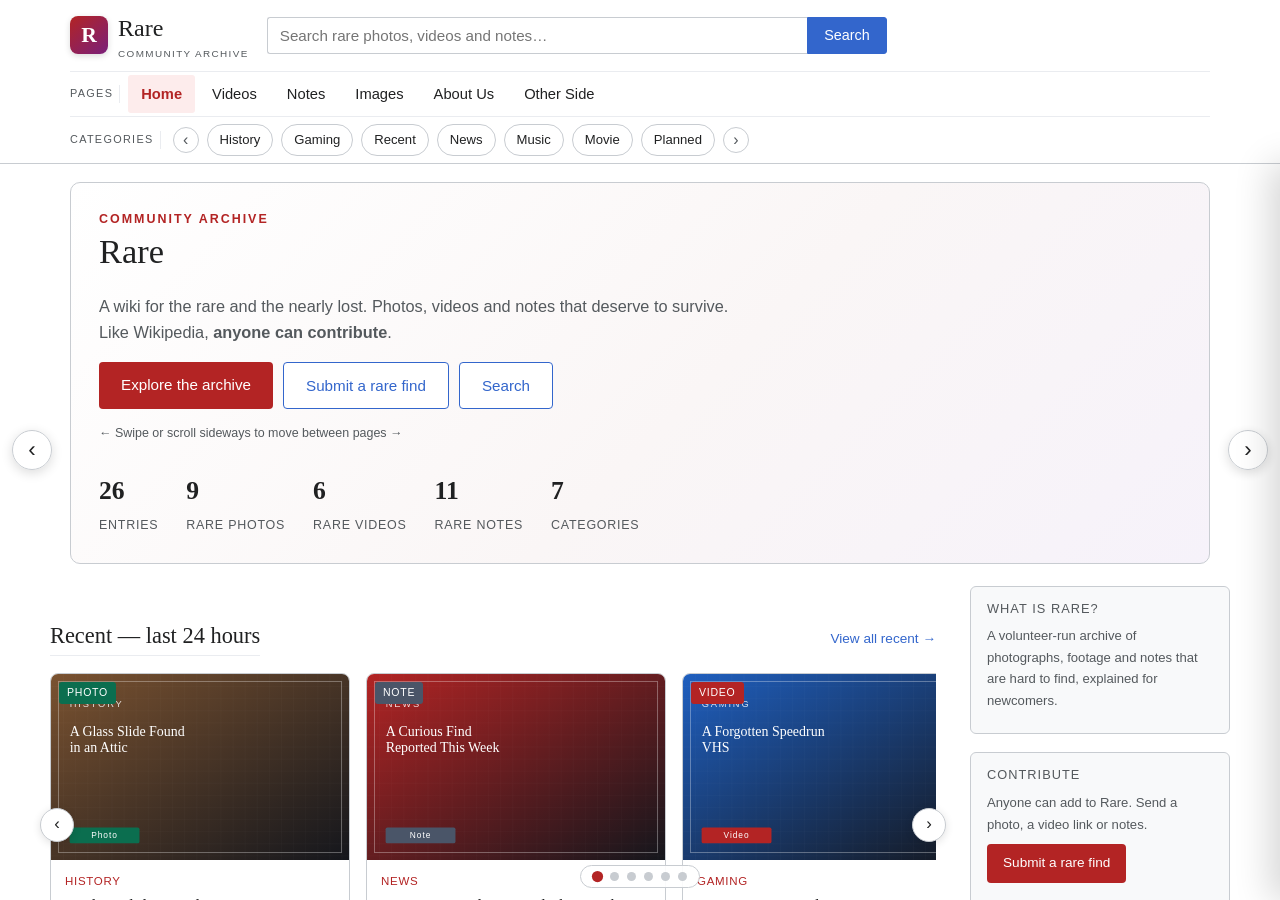
==== commit 3fad9ba3: "Update rare.html (horizontal-scroll shell)" ====
--- a/rare.html
+++ b/rare.html
@@ -4,7 +4,7 @@
 <meta charset="utf-8">
 <meta name="viewport" content="width=device-width, initial-scale=1">
 <title>Rare — a community archive of rare photos, videos &amp; notes</title>
-<meta name="description" content="Rare — a community archive of rare photos, rare videos and rare notes, plus the Other Side Collection (YouTube, Wikipedia, Instagram, Facebook and more).">
+<meta name="description" content="Rare — a community archive of rare photos, videos and notes, plus the Other Side Collection. Scroll sideways between pages.">
 <link rel="icon" href="data:image/svg+xml;charset=utf-8,%3Csvg%20xmlns%3D%22http%3A//www.w3.org/2000/svg%22%20viewBox%3D%220%200%2064%2064%22%3E%0A%20%20%3Cdefs%3E%3ClinearGradient%20id%3D%22g%22%20x1%3D%220%22%20y1%3D%220%22%20x2%3D%221%22%20y2%3D%221%22%3E%0A%20%20%20%20%3Cstop%20offset%3D%220%22%20stop-color%3D%22%23b32424%22/%3E%3Cstop%20offset%3D%221%22%20stop-color%3D%22%237a1f7a%22/%3E%0A%20%20%3C/linearGradient%3E%3C/defs%3E%0A%20%20%3Crect%20width%3D%2264%22%20height%3D%2264%22%20rx%3D%2212%22%20fill%3D%22url%28%23g%29%22/%3E%0A%20%20%3Ctext%20x%3D%2232%22%20y%3D%2245%22%20font-family%3D%22Georgia%2Cserif%22%20font-size%3D%2240%22%20fill%3D%22%23ffffff%22%20text-anchor%3D%22middle%22%3ER%3C/text%3E%0A%3C/svg%3E%0A" type="image/svg+xml">
 <style>
 /* Rare — clean, Wikipedia-like light theme */
@@ -239,12 +239,101 @@
   .collection-hero{flex-direction:column;align-items:flex-start;text-align:left}
 }
 
+/* ================= Horizontal-scroll shell ================= */
+html,body{height:100%}
+body.shell{overflow:hidden;display:flex;flex-direction:column;height:100vh}
+body.shell #site-header{flex:0 0 auto;z-index:60}
+
+/* three-tier header */
+.tier1{display:flex;align-items:center;gap:18px;padding:9px 0}
+.tier2{display:flex;align-items:center;gap:4px;border-top:1px solid var(--border-soft);padding:3px 0}
+.tier3{display:flex;align-items:center;gap:8px;border-top:1px solid var(--border-soft);padding:5px 0}
+.tier-label{font-size:.68rem;letter-spacing:.12em;text-transform:uppercase;color:var(--muted);
+  flex:0 0 auto;padding-right:6px;border-right:1px solid var(--border-soft);margin-right:4px}
+.tier2 a{padding:7px 13px;font-size:.92rem;color:var(--text);border-radius:3px;white-space:nowrap}
+.tier2 a:hover{background:var(--panel);text-decoration:none}
+.tier2 a.active{background:var(--rare-soft);color:var(--rare);font-weight:600}
+
+/* horizontally scrolling category strip (tier 3) */
+.cat-strip{flex-wrap:nowrap;overflow-x:auto;scroll-snap-type:x proximity;scrollbar-width:none;
+  -ms-overflow-style:none;margin:0;padding:2px 0}
+.cat-strip::-webkit-scrollbar{height:0}
+.cat-strip .chip{flex:0 0 auto;scroll-snap-align:start}
+.strip-nav{flex:0 0 auto;width:26px;height:26px;border:1px solid var(--border);background:#fff;border-radius:50%;
+  cursor:pointer;color:var(--muted);display:grid;place-items:center;font-size:1rem;line-height:1;padding:0}
+.strip-nav:hover{border-color:var(--link);color:var(--link)}
+
+/* track + panels */
+.track{flex:1 1 auto;display:flex;overflow-x:auto;overflow-y:hidden;scroll-snap-type:x mandatory;
+  scroll-behavior:smooth;position:relative;scrollbar-width:none}
+.track::-webkit-scrollbar{height:0}
+.panel{flex:0 0 100%;height:100%;overflow-y:auto;overflow-x:hidden;scroll-snap-align:start;
+  scroll-snap-stop:always;padding-bottom:48px;position:relative}
+.panel::-webkit-scrollbar{width:10px}
+.panel::-webkit-scrollbar-thumb{background:#c8ccd1;border-radius:8px;border:3px solid #fff}
+.panel-head{display:flex;align-items:baseline;justify-content:space-between;gap:12px;flex-wrap:wrap}
+.panel-kicker{font-size:.72rem;letter-spacing:.16em;text-transform:uppercase;color:var(--rare);font-weight:600}
+.scroll-hint{font-size:.78rem;color:var(--muted);display:inline-flex;align-items:center;gap:6px}
+
+/* horizontal card rows */
+.row-wrap{position:relative}
+.row{display:flex;gap:16px;overflow-x:auto;scroll-snap-type:x proximity;padding:6px 2px 14px;
+  -webkit-overflow-scrolling:touch;scrollbar-width:thin}
+.row::-webkit-scrollbar{height:8px}
+.row::-webkit-scrollbar-thumb{background:#c8ccd1;border-radius:8px}
+.row .card{flex:0 0 300px;scroll-snap-align:start}
+.row .platform{flex:0 0 250px}
+.row-arrow{position:absolute;top:38%;width:34px;height:34px;border-radius:50%;border:1px solid var(--border);
+  background:#fff;color:var(--text);cursor:pointer;box-shadow:0 2px 8px rgba(0,0,0,.12);z-index:3;
+  display:grid;place-items:center;font-size:1.05rem;line-height:1}
+.row-arrow:hover{border-color:var(--link);color:var(--link)}
+.row-arrow.l{left:-10px}.row-arrow.r{right:-10px}
+
+/* big panel arrows */
+.nav-arrow{position:fixed;top:50%;transform:translateY(-50%);z-index:65;width:40px;height:40px;border-radius:50%;
+  border:1px solid var(--border);background:rgba(255,255,255,.92);color:var(--text);cursor:pointer;
+  box-shadow:0 3px 12px rgba(0,0,0,.14);display:grid;place-items:center;font-size:1.4rem;line-height:1}
+.nav-arrow:hover{border-color:var(--link);color:var(--link)}
+.nav-arrow.prev{left:12px}.nav-arrow.next{right:12px}
+
+/* progress dots */
+.dots{position:fixed;bottom:12px;left:50%;transform:translateX(-50%);z-index:64;display:flex;gap:8px;
+  background:rgba(255,255,255,.9);border:1px solid var(--border);border-radius:999px;padding:6px 12px}
+.dots button{width:9px;height:9px;border-radius:50%;border:none;background:#c8ccd1;cursor:pointer;padding:0}
+.dots button.active{background:var(--rare);transform:scale(1.25)}
+
+/* slide-in sheet (overlay) */
+.sheet{position:fixed;left:0;right:0;bottom:0;background:#fff;overflow-y:auto;z-index:70;
+  transform:translateX(100%);transition:transform .3s cubic-bezier(.4,0,.2,1);box-shadow:-10px 0 34px rgba(0,0,0,.16)}
+.sheet.open{transform:none}
+.sheet-bar{position:sticky;top:0;background:#fff;border-bottom:1px solid var(--border);padding:10px 0;z-index:2}
+.sheet-bar .wrap{display:flex;align-items:center;gap:14px}
+.sheet-back{border:1px solid var(--border);background:#fff;border-radius:4px;padding:6px 14px;cursor:pointer;
+  font-family:inherit;font-size:.88rem;color:var(--text)}
+.sheet-back:hover{border-color:var(--link);color:var(--link)}
+
+@media(max-width:900px){
+  .nav-arrow{display:none}
+  .tier2 a{padding:7px 9px;font-size:.85rem}
+}
+@media(max-width:620px){
+  .tier-label{display:none}
+  .row .card{flex:0 0 78%}
+  .row .platform{flex:0 0 78%}
+}
+@media(prefers-reduced-motion:reduce){
+  .sheet{transition:none}
+  .track{scroll-behavior:auto}
+}
+
 </style>
 </head>
-<body>
+<body class="shell">
 <header class="site-header" id="site-header"></header>
-<main id="app"></main>
-<footer class="site-footer" id="site-footer"></footer>
+<div class="track" id="track"></div>
+<button class="nav-arrow prev" id="arrow-prev" aria-label="Previous page">&#8249;</button>
+<button class="nav-arrow next" id="arrow-next" aria-label="Next page">&#8250;</button>
+<div class="sheet" id="sheet"></div>
 <script>
 /* Rare — content data model.
    Anyone contributing adds an entry here (or sends it in via the Submit form).
@@ -603,13 +692,15 @@
 
 </script>
 <script>
-/* Rare — single-file (SPA) engine. Hash routes:
-   #/  #/images  #/videos  #/notes  #/otherside  #/youtube  #/wikipedia  #/about
-   #/category?cat=History   #/search?q=demo   #/item?id=first-photograph            */
+/* Rare — horizontal-scroll shell.
+   Tier 1: brand + search   Tier 2: main pages   Tier 3: categories (scrolls sideways)
+   Main pages are horizontal panels (swipe / arrows / keys). Sub-views slide in as sheets. */
 (function () {
   var S = window.RARE_SITE, CATS = window.RARE_CATEGORIES, ITEMS = window.RARE_ITEMS;
   var COL = window.RARE_COLLECTION || { platforms: [], youtube: [], wikipedia: { pages: [], images: [] } };
-
+  var PANELS = [["home", "Home"], ["videos", "Videos"], ["notes", "Notes"], ["images", "Images"], ["about", "About Us"], ["otherside", "Other Side"]];
+
+  /* ---------- helpers ---------- */
   function esc(s) {
     return String(s == null ? "" : s).replace(/&/g, "&amp;").replace(/</g, "&lt;")
       .replace(/>/g, "&gt;").replace(/"/g, "&quot;").replace(/'/g, "&#39;");
@@ -617,109 +708,215 @@
   function timeAgo(h) {
     if (h < 1) return "just now";
     if (h < 24) return h + "h ago";
-    var d = Math.round(h / 24);
-    if (d < 30) return d + "d ago";
-    var m = Math.round(d / 30);
-    if (m < 12) return m + "mo ago";
+    var d = Math.round(h / 24); if (d < 30) return d + "d ago";
+    var m = Math.round(d / 30); if (m < 12) return m + "mo ago";
     return Math.round(m / 12) + "y ago";
   }
   function isRecent(it) { return it.addedHoursAgo <= 24; }
   function byId(id) { for (var i = 0; i < ITEMS.length; i++) if (ITEMS[i].id === id) return ITEMS[i]; return null; }
-
   var CAT_COLOR = { History: "#7a5230", Gaming: "#1f5fbf", News: "#b32424", Music: "#7a1f7a", Movie: "#9a6b00", Planned: "#4a5568" };
   var TYPE_COLOR = { photo: "#0b6e4f", video: "#b32424", note: "#4a5568" };
   var TYPE_LABEL = { photo: "Photo", video: "Video", note: "Note" };
-
-  function wrap(text, max) {
-    var words = String(text).split(/\s+/), lines = [], cur = "";
-    for (var i = 0; i < words.length; i++) {
-      var t = cur ? cur + " " + words[i] : words[i];
-      if (t.length > max && cur) { lines.push(cur); cur = words[i]; } else cur = t;
-    }
-    if (cur) lines.push(cur);
-    return lines.slice(0, 4);
+  function wrapT(text, max) {
+    var w = String(text).split(/\s+/), out = [], cur = "";
+    for (var i = 0; i < w.length; i++) { var t = cur ? cur + " " + w[i] : w[i]; if (t.length > max && cur) { out.push(cur); cur = w[i]; } else cur = t; }
+    if (cur) out.push(cur); return out.slice(0, 4);
   }
   function thumb(it) {
     var base = CAT_COLOR[it.category] || "#4a5568", type = TYPE_COLOR[it.type] || "#4a5568";
-    var lines = wrap(it.title, 20);
+    var lines = wrapT(it.title, 20);
     var tspan = lines.map(function (l, i) { return '<tspan x="40" dy="' + (i === 0 ? 0 : 34) + '">' + esc(l) + "</tspan>"; }).join("");
     var y0 = 150 - (lines.length - 1) * 17;
-    var svg = '<svg xmlns="http://www.w3.org/2000/svg" width="640" height="400" viewBox="0 0 640 400">' +
-      '<defs><linearGradient id="g" x1="0" y1="0" x2="1" y2="1"><stop offset="0" stop-color="' + base + '"/><stop offset="1" stop-color="#14161c"/></linearGradient>' +
+    var svg = '<svg xmlns="http://www.w3.org/2000/svg" width="640" height="400" viewBox="0 0 640 400"><defs>' +
+      '<linearGradient id="g" x1="0" y1="0" x2="1" y2="1"><stop offset="0" stop-color="' + base + '"/><stop offset="1" stop-color="#14161c"/></linearGradient>' +
       '<pattern id="p" width="26" height="26" patternUnits="userSpaceOnUse"><path d="M26 0H0V26" fill="none" stroke="#ffffff" stroke-opacity="0.06"/></pattern></defs>' +
       '<rect width="640" height="400" fill="url(#g)"/><rect width="640" height="400" fill="url(#p)"/>' +
       '<rect x="16" y="16" width="608" height="368" fill="none" stroke="#ffffff" stroke-opacity="0.35" stroke-width="2"/>' +
       '<text x="40" y="70" fill="#ffffff" fill-opacity="0.85" font-family="Helvetica,Arial,sans-serif" font-size="20" letter-spacing="4">' + esc(it.category.toUpperCase()) + "</text>" +
       '<text x="40" y="' + y0 + '" fill="#ffffff" font-family="Georgia,serif" font-size="30">' + tspan + "</text>" +
-      '<rect x="40" y="330" width="150" height="34" rx="4" fill="' + type + '"/>' +
-      '<text x="115" y="353" fill="#ffffff" text-anchor="middle" font-family="Helvetica,Arial,sans-serif" font-size="18" letter-spacing="2">' + esc(TYPE_LABEL[it.type]) + "</text></svg>";
+      '<rect x="40" y="330" width="150" height="34" rx="4" fill="' + type + '"/><text x="115" y="353" fill="#ffffff" text-anchor="middle" font-family="Helvetica,Arial,sans-serif" font-size="18" letter-spacing="2">' + esc(TYPE_LABEL[it.type]) + "</text></svg>";
     return "data:image/svg+xml;charset=utf-8," + encodeURIComponent(svg);
   }
-  function ytId(url) {
-    var m = String(url).match(/[?&]v=([^&]+)/) || String(url).match(/youtu\.be\/([^?]+)/);
-    return m ? m[1] : "";
-  }
+  function ytId(u) { var m = String(u).match(/[?&]v=([^&]+)/) || String(u).match(/youtu\.be\/([^?]+)/); return m ? m[1] : ""; }
 
   function card(it) {
-    var link = "#/item?id=" + encodeURIComponent(it.id);
-    return '<article class="card"><a class="thumb" href="' + link + '"><span class="badge ' + it.type + '">' + TYPE_LABEL[it.type] + "</span>" +
+    return '<article class="card"><a class="thumb" href="#item:' + encodeURIComponent(it.id) + '"><span class="badge ' + it.type + '">' + TYPE_LABEL[it.type] + "</span>" +
       '<img loading="lazy" src="' + thumb(it) + '" alt="' + esc(it.title) + '"></a>' +
       '<div class="body"><div class="cat">' + esc(it.category) + "</div>" +
-      '<h3><a href="' + link + '">' + esc(it.title) + "</a></h3><p>" + esc(it.summary) + "</p>" +
+      '<h3><a href="#item:' + encodeURIComponent(it.id) + '">' + esc(it.title) + "</a></h3><p>" + esc(it.summary) + "</p>" +
       '<div class="meta"><span>' + esc(it.source) + "</span><span>" + timeAgo(it.addedHoursAgo) + "</span></div></div></article>";
   }
+  function row(items) {
+    if (!items.length) return '<p class="lead">Nothing here yet.</p>';
+    return '<div class="row-wrap"><button class="row-arrow l" aria-label="Scroll left">\u2039</button>' +
+      '<div class="row">' + items.map(card).join("") + "</div>" +
+      '<button class="row-arrow r" aria-label="Scroll right">\u203a</button></div>';
+  }
   function grid(items) {
-    if (!items.length) return '<p class="lead">Nothing here yet. Try another search or <a href="#/">browse everything</a>.</p>';
+    if (!items.length) return '<p class="lead">Nothing here yet. Try another search.</p>';
     return '<div class="grid">' + items.map(card).join("") + "</div>";
   }
   function platformCard(p) {
     var ext = p.external ? ' target="_blank" rel="noopener"' : "";
-    var href = p.internal ? "#/" + p.key : p.href;
-    var tag = p.external ? '<span class="ext">\u2197</span>' : "";
+    var href = p.internal ? "#open:" + p.key : p.href;
     return '<a class="platform" href="' + href + '"' + ext + ' style="--pc:' + (p.color || "#4a5568") + '">' +
       '<span class="p-icon">' + (p.icon || "\u25CF") + "</span>" +
-      '<span class="p-body"><b>' + esc(p.name) + tag + "</b><small>" + esc(p.desc) + "</small></span></a>";
+      '<span class="p-body"><b>' + esc(p.name) + (p.external ? '<span class="ext">\u2197</span>' : "") + "</b><small>" + esc(p.desc) + "</small></span></a>";
   }
   function videoCard(v) {
-    var id = ytId(v.url);
-    var img = id ? "https://img.youtube.com/vi/" + id + "/hqdefault.jpg" : "";
+    var id = ytId(v.url), img = id ? "https://img.youtube.com/vi/" + id + "/hqdefault.jpg" : "";
     return '<article class="yt-card"><a class="yt-thumb" href="' + v.url + '" target="_blank" rel="noopener">' +
-      (img ? '<img loading="lazy" src="' + img + '" alt="' + esc(v.title) + '">' : "") +
-      '<span class="yt-play">\u25B6</span></a><div class="yt-body"><div class="cat">' + esc(v.year || "Rare") + "</div>" +
-      "<h3>" + esc(v.title) + "</h3><p>" + esc(v.desc) + "</p>" +
+      (img ? '<img loading="lazy" src="' + img + '" alt="' + esc(v.title) + '">' : "") + '<span class="yt-play">\u25B6</span></a>' +
+      '<div class="yt-body"><div class="cat">' + esc(v.year || "Rare") + "</div><h3>" + esc(v.title) + "</h3><p>" + esc(v.desc) + "</p>" +
       '<div class="meta"><span>' + esc(v.channel || "YouTube") + '</span><a href="' + v.url + '" target="_blank" rel="noopener">Watch \u2197</a></div></div></article>';
   }
-  function linkCard(x) {
-    return '<a class="link-card" href="' + x.url + '" target="_blank" rel="noopener"><b>' + esc(x.title) + "</b><small>" + esc(x.desc) + '</small><span class="ext">\u2197</span></a>';
-  }
-
+  function linkCard(x) { return '<a class="link-card" href="' + x.url + '" target="_blank" rel="noopener"><b>' + esc(x.title) + "</b><small>" + esc(x.desc) + '</small><span class="ext">\u2197</span></a>'; }
+
+  /* ---------- three-tier header ---------- */
   function headerHTML(active) {
-    var nav = [["#/", "Home", "home"], ["#/images", "Images", "images"], ["#/videos", "Videos", "videos"],
-      ["#/notes", "Notes", "notes"], ["#/otherside", "Other Side", "otherside"], ["#/about", "About Us", "about"]]
-      .map(function (n) { return '<a href="' + n[0] + '"' + (active === n[2] ? ' class="active"' : "") + ">" + n[1] + "</a>"; }).join("");
-    var chips = CATS.map(function (c) { return '<a class="chip" href="#/category?cat=' + encodeURIComponent(c.key) + '">' + esc(c.key) + "</a>"; }).join("");
-    return '<div class="wrap"><div class="header-top">' +
-      '<a class="brand" href="#/"><span class="brand-mark">R</span><span>Rare<small>community archive</small></span></a>' +
+    var tier2 = PANELS.map(function (p) {
+      return '<a href="#' + p[0] + '" data-panel="' + p[0] + '"' + (active === p[0] ? ' class="active"' : "") + ">" + p[1] + "</a>";
+    }).join("");
+    var tier3 = CATS.map(function (c) {
+      return '<a class="chip" href="#cat:' + encodeURIComponent(c.key) + '">' + esc(c.key) + "</a>";
+    }).join("");
+    return '<div class="wrap">' +
+      /* tier 1: web name + search */
+      '<div class="tier1"><a class="brand" href="#home"><span class="brand-mark">R</span><span>Rare<small>community archive</small></span></a>' +
       '<form class="search-form" id="search-form" role="search" autocomplete="off">' +
       '<input type="search" id="global-search" placeholder="Search rare photos, videos and notes\u2026" aria-label="Search Rare">' +
       '<button type="submit">Search</button><div class="suggest" id="suggest" role="listbox"></div></form></div>' +
-      '<nav class="main-nav" aria-label="Primary">' + nav + "</nav>" +
-      '<div class="cat-strip" aria-label="Categories">' + chips + "</div></div>";
-  }
-  function footerHTML() {
-    return '<div class="wrap"><div class="footer-cols">' +
-      "<div><h4>Rare</h4><p class=\"small\">" + esc(S.tagline) + " Like a wiki for the rare and the nearly lost \u2014 anyone can contribute. Found something rare? Send it in and it can be published here.</p>" +
-      '<p style="margin-top:12px"><a class="mail" href="mailto:' + S.email + '">\u2709 ' + esc(S.email) + "</a> " +
-      '<a class="wa" href="' + S.whatsappLink + '" target="_blank" rel="noopener">\uD83D\uDCAC WhatsApp ' + esc(S.whatsapp) + "</a></p></div>" +
-      "<div><h4>Browse</h4><ul>" +
-      '<li><a href="#/images">Rare Photos</a></li><li><a href="#/videos">Rare Videos</a></li>' +
-      '<li><a href="#/notes">Rare Notes</a></li><li><a href="#/otherside">Other Side Collection</a></li>' +
-      '<li><a href="#/search">Search the archive</a></li></ul></div>' +
-      "<div><h4>Categories</h4><ul>" + CATS.map(function (c) { return '<li><a href="#/category?cat=' + encodeURIComponent(c.key) + '">' + esc(c.key) + "</a></li>"; }).join("") + "</ul></div></div>" +
-      '<div class="footer-bottom"><span>Rare is a community project. Content is shared for study and remembrance; rights stay with their original owners.</span>' +
-      '<span><a href="#/about">About Us</a> \u00b7 <a href="#/about">Contribute</a></span></div></div>';
-  }
-
+      /* tier 2: main pages */
+      '<nav class="tier2" aria-label="Pages"><span class="tier-label">Pages</span>' + tier2 + "</nav>" +
+      /* tier 3: categories */
+      '<nav class="tier3" aria-label="Categories"><span class="tier-label">Categories</span>' +
+      '<button class="strip-nav" id="strip-l" aria-label="Scroll categories left">\u2039</button>' +
+      '<div class="cat-strip" id="cat-strip">' + tier3 + "</div>" +
+      '<button class="strip-nav" id="strip-r" aria-label="Scroll categories right">\u203a</button></nav></div>';
+  }
+
+  /* ---------- panels ---------- */
+  function sidebar() {
+    return '<aside class="sidebar"><div class="side-box"><h3>What is Rare?</h3><p class="small">A volunteer-run archive of photographs, footage and notes that are hard to find, explained for newcomers.</p></div>' +
+      '<div class="side-box"><h3>Contribute</h3><p class="small">Anyone can add to Rare. Send a photo, a video link or notes.</p><p><a class="btn" href="#about" style="padding:8px 16px;font-size:.85rem">Submit a rare find</a></p></div>' +
+      '<div class="side-box"><h3>Other Side</h3><ul><li><a href="#open:youtube">YouTube \u2014 10 rare videos</a></li><li><a href="#open:wikipedia">Wikipedia \u2014 pages &amp; images</a></li><li><a href="#otherside">All platforms</a></li></ul></div>' +
+      '<div class="side-box"><h3>Contact</h3><ul><li>\u2709 <a href="mailto:' + S.email + '">' + esc(S.email) + '</a></li><li>\uD83D\uDCAC <a href="' + S.whatsappLink + '" target="_blank" rel="noopener">WhatsApp ' + esc(S.whatsapp) + "</a></li></ul></div></aside>";
+  }
+  function pHome() {
+    var recent = ITEMS.filter(isRecent).sort(function (a, b) { return a.addedHoursAgo - b.addedHoursAgo; });
+    var latest = ITEMS.slice().sort(function (a, b) { return a.addedHoursAgo - b.addedHoursAgo; }).slice(0, 8);
+    function n(f) { return ITEMS.filter(f).length; }
+    var cats = CATS.map(function (c) {
+      var count = (c.key === "Recent") ? n(isRecent) : n(function (x) { return x.category === c.key; });
+      return '<a class="card" style="text-decoration:none" href="#cat:' + encodeURIComponent(c.key) + '"><div class="body"><div class="cat">Category</div><h3>' + c.key + "</h3><p>" + c.blurb + '</p><div class="meta"><span>' + count + " entr" + (count === 1 ? "y" : "ies") + "</span><span>Open &rarr;</span></div></div></a>";
+    }).join("");
+    return '<div class="wrap"><section class="hero"><div class="kicker">Community archive</div><h1>Rare</h1>' +
+      '<p class="lead" style="max-width:70ch">A wiki for the rare and the nearly lost. Photos, videos and notes that deserve to survive. Like Wikipedia, <b>anyone can contribute</b>.</p>' +
+      '<div class="hero-actions"><a class="btn" href="#videos">Explore the archive</a><a class="btn ghost" href="#about">Submit a rare find</a><a class="btn ghost" href="#open:search">Search</a></div>' +
+      '<p class="scroll-hint" style="margin-top:14px">\u2190 Swipe or scroll sideways to move between pages \u2192</p>' +
+      '<div class="stat-row"><div class="stat"><b>' + ITEMS.length + '</b><span>Entries</span></div><div class="stat"><b>' + n(function (x) { return x.type === "photo"; }) + '</b><span>Rare photos</span></div><div class="stat"><b>' + n(function (x) { return x.type === "video"; }) + '</b><span>Rare videos</span></div><div class="stat"><b>' + n(function (x) { return x.type === "note"; }) + '</b><span>Rare notes</span></div><div class="stat"><b>' + CATS.length + '</b><span>Categories</span></div></div></section></div>' +
+      '<div class="wrap layout"><main>' +
+      '<div class="section-head"><h2>Recent \u2014 last 24 hours</h2><a class="more" href="#cat:Recent">View all recent &rarr;</a></div>' + row(recent) +
+      '<div class="section-head"><h2>Latest additions</h2><span class="scroll-hint">scroll \u2192</span></div>' + row(latest) +
+      '<div class="section-head"><h2>Browse by category</h2><span class="scroll-hint">scroll \u2192</span></div><div class="row-wrap"><button class="row-arrow l">\u2039</button><div class="row">' + cats + '</div><button class="row-arrow r">\u203a</button></div>' +
+      '<h2>Other Side Collection</h2><section class="collection-hero"><img src="data:image/svg+xml;charset=utf-8,%3Csvg%20xmlns%3D%22http%3A//www.w3.org/2000/svg%22%20viewBox%3D%220%200%2064%2064%22%20role%3D%22img%22%20aria-label%3D%22Other%20Side%20Collection%22%3E%0A%20%20%3Cdefs%3E%0A%20%20%20%20%3ClinearGradient%20id%3D%22g%22%20x1%3D%220%22%20y1%3D%220%22%20x2%3D%221%22%20y2%3D%221%22%3E%0A%20%20%20%20%20%20%3Cstop%20offset%3D%220%22%20stop-color%3D%22%23b32424%22/%3E%3Cstop%20offset%3D%221%22%20stop-color%3D%22%235b1f9e%22/%3E%0A%20%20%20%20%3C/linearGradient%3E%0A%20%20%20%20%3CradialGradient%20id%3D%22h%22%20cx%3D%220.5%22%20cy%3D%220.45%22%20r%3D%220.65%22%3E%0A%20%20%20%20%20%20%3Cstop%20offset%3D%220%22%20stop-color%3D%22%232b2f4a%22/%3E%3Cstop%20offset%3D%221%22%20stop-color%3D%22%230b0d18%22/%3E%0A%20%20%20%20%3C/radialGradient%3E%0A%20%20%3C/defs%3E%0A%20%20%3Ccircle%20cx%3D%2232%22%20cy%3D%2232%22%20r%3D%2230%22%20fill%3D%22url%28%23g%29%22/%3E%0A%20%20%3Ccircle%20cx%3D%2232%22%20cy%3D%2232%22%20r%3D%2221%22%20fill%3D%22url%28%23h%29%22/%3E%0A%20%20%3Cellipse%20cx%3D%2232%22%20cy%3D%2232%22%20rx%3D%2227%22%20ry%3D%2210%22%20fill%3D%22none%22%20stroke%3D%22%23ffffff%22%20stroke-opacity%3D%220.6%22%20stroke-width%3D%222%22%20transform%3D%22rotate%28-22%2032%2032%29%22/%3E%0A%20%20%3Ccircle%20cx%3D%2251%22%20cy%3D%2219%22%20r%3D%223.4%22%20fill%3D%22%23ffd166%22/%3E%0A%20%20%3Ccircle%20cx%3D%2213%22%20cy%3D%2245%22%20r%3D%222.2%22%20fill%3D%22%23ffffff%22%20fill-opacity%3D%220.85%22/%3E%0A%20%20%3Ccircle%20cx%3D%2232%22%20cy%3D%2232%22%20r%3D%224.2%22%20fill%3D%22%23ffffff%22/%3E%0A%20%20%3Ccircle%20cx%3D%2232%22%20cy%3D%2232%22%20r%3D%221.7%22%20fill%3D%22%23b32424%22/%3E%0A%3C/svg%3E%0A" alt="" onerror="this.style.display=\'none\'"><div><h1 style="font-size:1.5rem">Other Side Collection</h1><p class="lead" style="margin:0 0 12px">10 rare YouTube videos, Wikipedia pages and images, and links to Instagram, Facebook and the Internet Archive.</p><a class="btn" href="#otherside">Open the Other Side &rarr;</a></div></section>' +
+      "</main>" + sidebar() + "</div>";
+  }
+  function pType(type, title, kicker, lead) {
+    var list = ITEMS.filter(function (it) { return it.type === type; }).sort(function (a, b) { return a.addedHoursAgo - b.addedHoursAgo; });
+    return '<div class="wrap layout"><main><div class="panel-head"><div><div class="panel-kicker">' + kicker + '</div><h1 style="border:none;margin:0">' + title + "</h1></div>" +
+      '<span class="scroll-hint">scroll sideways \u2192</span></div><p class="lead">' + lead + '</p><p class="small"><b>' + list.length + "</b> entries \u2014 scroll the row to browse.</p>" + row(list) +
+      "<h2>All entries</h2>" + grid(list) + "</main>" + sidebar() + "</div>";
+  }
+  function pAbout() {
+    return '<div class="wrap layout"><main><div class="panel-kicker">About</div><h1>About Us</h1>' +
+      '<p class="lead">Rare is a community archive of the hard-to-find. It works a little like Wikipedia \u2014 open, explained for newcomers, and <b>anyone can contribute</b>.</p>' +
+      "<h2>Our idea</h2><p>Most rare things are not lost all at once. They fade \u2014 a negative in an attic, a demo tape in a drawer, a set of notes in a family file. Rare gives them a home with a short, honest description.</p>" +
+      "<h2>How to contribute</h2><p>No application and no account. Send a photo, a video link or notes with a sentence of context. If it is rare and yours to share, it can appear here \u2014 credited however you wish.</p>" +
+      '<h2 id="submit">Submit a Rare Find</h2><div class="notice">This form emails your submission to us. Prefer to write directly? Use the Gmail or WhatsApp links in the sidebar.</div>' +
+      '<form id="submit-form" class="form-grid" novalidate>' +
+      '<div class="field"><label for="f-name">Your name</label><input id="f-name" type="text" placeholder="How should we credit you?" required></div>' +
+      '<div class="field"><label for="f-email">Your email</label><input id="f-email" type="email" placeholder="you@example.com" required></div>' +
+      '<div class="field"><label for="f-type">What are you submitting?</label><select id="f-type"><option>Rare photo</option><option>Rare video</option><option>Rare note</option></select></div>' +
+      '<div class="field"><label for="f-cat">Category</label><select id="f-cat"><option>History</option><option>Gaming</option><option>News</option><option>Music</option><option>Movie</option><option>Planned</option></select></div>' +
+      '<div class="field"><label for="f-title">Title of the find</label><input id="f-title" type="text" placeholder="e.g. Lost studio demo, 1974" required></div>' +
+      '<div class="field"><label for="f-link">Link or source (optional)</label><input id="f-link" type="text" placeholder="A link, or where it came from"></div>' +
+      '<div class="field"><label for="f-notes">Tell us about it</label><textarea id="f-notes" placeholder="What is it? Where did you find it?" required></textarea></div>' +
+      '<div class="field" style="display:flex;gap:10px;align-items:flex-start"><input id="f-consent" type="checkbox" style="width:auto;margin-top:4px" required><label for="f-consent" style="font-weight:400;font-size:.86rem">I have the right to share this material, and I am happy for Rare to publish it with credit.</label></div>' +
+      '<div><button class="btn" type="submit">Send my submission</button> <a class="btn ghost" href="mailto:' + S.email + '">Or email us directly</a></div>' +
+      '<p class="small" id="form-status" role="status"></p></form>' +
+      '<h2>Contact</h2><p>Reach the founder any time at <a href="mailto:' + S.email + '">' + esc(S.email) + '</a> or on WhatsApp at <a href="' + S.whatsappLink + '" target="_blank" rel="noopener">' + esc(S.whatsapp) + "</a>.</p></main>" + sidebar() + "</div>";
+  }
+  function pOtherside() {
+    return '<div class="wrap layout"><main><div class="panel-kicker">Beyond the archive</div><h1 style="border:none">Other Side Collection</h1>' +
+      '<p class="lead">The rare things that live somewhere else \u2014 our shelf of outside sources. Scroll the row sideways to browse the platforms.</p>' +
+      '<div class="row-wrap"><button class="row-arrow l">\u2039</button><div class="row">' + COL.platforms.map(platformCard).join("") + '</div><button class="row-arrow r">\u203a</button></div>' +
+      '<h2>Start here</h2><div class="grid">' +
+      '<a class="card" style="text-decoration:none" href="#open:youtube"><div class="body"><div class="cat">Other Side &middot; YouTube</div><h3>10 rare videos</h3><p>From the oldest surviving film of 1888 to lost 1984 footage \u2014 real, watchable, rare.</p><div class="meta"><span>By link</span><span>Open &rarr;</span></div></div></a>' +
+      '<a class="card" style="text-decoration:none" href="#open:wikipedia"><div class="body"><div class="cat">Other Side &middot; Wikipedia</div><h3>Pages &amp; images</h3><p>Rare pages on lost media and rediscovered films, plus free historical images.</p><div class="meta"><span>Pages + images</span><span>Open &rarr;</span></div></div></a>' +
+      '<a class="card" style="text-decoration:none" href="#about"><div class="body"><div class="cat">Contribute</div><h3>Add a source</h3><p>Know a channel, page or account worth adding?</p><div class="meta"><span>Anyone can</span><span>Submit &rarr;</span></div></div></a></div>' +
+      "</main>" + sidebar() + "</div>";
+  }
+
+  /* ---------- sheets ---------- */
+  var sheet;
+  function sheetShell(title, body) {
+    return '<div class="sheet-bar"><div class="wrap"><button class="sheet-back" id="sheet-back">\u2039 Back</button><b style="font-family:Georgia,serif;font-size:1.05rem">' + esc(title) + "</b></div></div>" +
+      '<div class="wrap" style="padding-top:18px;padding-bottom:60px">' + body + "</div>";
+  }
+  function openSheet(title, body) {
+    sheet.innerHTML = sheetShell(title, body);
+    sheet.classList.add("open");
+    sheet.scrollTop = 0;
+    var b = document.getElementById("sheet-back");
+    if (b) b.addEventListener("click", closeSheet);
+    wireRows(sheet);
+  }
+  function closeSheet() { sheet.classList.remove("open"); sheet.innerHTML = ""; }
+
+  function openItem(id) {
+    var it = byId(id);
+    if (!it) return openSheet("Not found", "<p>This entry may have moved.</p>");
+    var media = "";
+    if (it.type === "photo") media = '<figure class="detail-figure"><img src="' + thumb(it) + '" alt="' + esc(it.title) + '"><figcaption>' + esc(it.title) + " \u00b7 " + esc(it.source) + "</figcaption></figure>";
+    else if (it.type === "video") media = '<figure class="detail-figure"><div class="video-frame"><div class="play">\u25B6</div></div><figcaption>Video entry \u00b7 placeholder player.</figcaption></figure>';
+    var rel = ITEMS.filter(function (x) { return x.category === it.category && x.id !== it.id; }).slice(0, 6);
+    openSheet(it.title,
+      '<div class="detail-head"><h1 style="border:none;margin:0">' + esc(it.title) + '</h1><span class="badge ' + it.type + '" style="position:static">' + TYPE_LABEL[it.type] + "</span></div>" +
+      '<p class="lead">' + esc(it.summary) + "</p>" + media +
+      '<table class="meta-table"><tr><th>Type</th><td>' + TYPE_LABEL[it.type] + "</td></tr><tr><th>Category</th><td>" + esc(it.category) + "</td></tr>" +
+      "<tr><th>Origin</th><td>" + esc(it.place || "\u2014") + "</td></tr><tr><th>Source</th><td>" + esc(it.source) + "</td></tr><tr><th>Added</th><td>" + timeAgo(it.addedHoursAgo) + "</td></tr></table>" +
+      "<h2>Notes</h2><p>" + esc(it.body) + "</p>" +
+      (rel.length ? "<h2>More in " + esc(it.category) + "</h2>" + row(rel) : ""));
+  }
+  function openCategory(key) {
+    var meta = CATS.filter(function (c) { return c.key === key; })[0] || CATS[0];
+    var list = (key === "Recent") ? ITEMS.filter(isRecent) : ITEMS.filter(function (it) { return it.category === key; });
+    list = list.sort(function (a, b) { return a.addedHoursAgo - b.addedHoursAgo; });
+    openSheet(meta.key, '<p class="lead">' + esc(meta.blurb) + '</p><p class="small"><b>' + list.length + "</b> entries \u2014 scroll the row \u2192</p>" + row(list) + "<h2>All entries</h2>" + grid(list));
+  }
+  function openSearch(q) {
+    var res = search(q);
+    openSheet("Search the archive",
+      '<form class="search-form" id="sheet-search" role="search" style="max-width:720px;margin:0 0 14px"><input type="search" id="sheet-q" value="' + esc(q) + '" placeholder="Search rare photos, videos and notes\u2026"><button type="submit">Search</button></form>' +
+      '<p class="tagline">' + (q ? "<b>" + res.length + "</b> result" + (res.length === 1 ? "" : "s") + " for \u201c" + esc(q) + "\u201d" : "Type a word \u2014 try \u201cprototype\u201d, \u201cdemo\u201d, \u201cmap\u201d or \u201clost\u201d.") + "</p>" + (q ? grid(res) : ""));
+    var f = document.getElementById("sheet-search");
+    if (f) f.addEventListener("submit", function (e) { e.preventDefault(); openSearch(document.getElementById("sheet-q").value.trim()); });
+  }
+  function openYoutube() {
+    openSheet("Other Side \u201a YouTube", '<p class="lead">Ten rare videos, kept by link. Each opens on YouTube in a new tab \u2014 nothing is copied, and all credit stays with the original uploaders.</p>' +
+      '<p class="small"><b>' + COL.youtube.length + '</b> rare videos \u2014 scroll the row \u2192</p>' +
+      '<div class="row-wrap"><button class="row-arrow l">\u2039</button><div class="row">' + COL.youtube.map(function (v) { return '<div style="flex:0 0 300px">' + videoCard(v) + "</div>"; }).join("") + '</div><button class="row-arrow r">\u203a</button></div>' +
+      "<h2>All videos</h2><div class=\"yt-grid\">" + COL.youtube.map(videoCard).join("") + "</div>" +
+      '<div class="notice">External YouTube links \u2014 if a video is removed by its owner the link may stop working.</div>');
+  }
+  function openWikipedia() {
+    openSheet("Other Side \u201a Wikipedia", '<p class="lead">Wikipedia is the closest thing to Rare\u2019s own spirit \u2014 free, open and written by everyone.</p>' +
+      '<h2>Pages</h2><div class="link-grid">' + COL.wikipedia.pages.map(linkCard).join("") + "</div>" +
+      '<h2>Images</h2><div class="link-grid">' + COL.wikipedia.images.map(linkCard).join("") + "</div>");
+  }
+
+  /* ---------- search ---------- */
   function score(it, q) {
     var t = (it.title + " " + it.summary + " " + it.body + " " + it.category + " " + it.source + " " + (it.place || "")).toLowerCase();
     var terms = q.toLowerCase().split(/\s+/).filter(Boolean), total = 0;
@@ -733,198 +930,158 @@
     return total;
   }
   function search(q) {
-    q = (q || "").trim();
-    if (!q) return [];
+    q = (q || "").trim(); if (!q) return [];
     return ITEMS.map(function (it) { return { it: it, s: score(it, q) }; }).filter(function (r) { return r.s > 0; })
       .sort(function (a, b) { return b.s - a.s; }).map(function (r) { return r.it; });
   }
 
-  /* ---------- views ---------- */
-  function vHome() {
-    var recent = ITEMS.filter(isRecent).sort(function (a, b) { return a.addedHoursAgo - b.addedHoursAgo; });
-    var latest = ITEMS.slice().sort(function (a, b) { return a.addedHoursAgo - b.addedHoursAgo; }).slice(0, 6);
-    function n(f) { return ITEMS.filter(f).length; }
-    var cats = CATS.map(function (c) {
-      var count = (c.key === "Recent") ? n(isRecent) : n(function (x) { return x.category === c.key; });
-      return '<a class="card" style="text-decoration:none" href="#/category?cat=' + encodeURIComponent(c.key) + '"><div class="body"><div class="cat">Category</div><h3>' + c.key + "</h3><p>" + c.blurb + '</p><div class="meta"><span>' + count + " entr" + (count === 1 ? "y" : "ies") + "</span><span>Explore &rarr;</span></div></div></a>";
-    }).join("");
-    return '<div class="wrap"><section class="hero"><div class="kicker">Community archive</div><h1>Rare</h1>' +
-      '<p class="lead" style="max-width:70ch">A wiki for the rare and the nearly lost. Photos, videos and notes that deserve to survive \u2014 collected, explained and kept open for everyone. Like Wikipedia, <b>anyone can contribute</b>.</p>' +
-      '<div class="hero-actions"><a class="btn" href="#latest">Explore the archive</a><a class="btn ghost" href="#/about">Submit a rare find</a><a class="btn ghost" href="#/search">Search</a></div>' +
-      '<div class="stat-row"><div class="stat"><b>' + ITEMS.length + '</b><span>Entries</span></div><div class="stat"><b>' + n(function (x) { return x.type === "photo"; }) + '</b><span>Rare photos</span></div><div class="stat"><b>' + n(function (x) { return x.type === "video"; }) + '</b><span>Rare videos</span></div><div class="stat"><b>' + n(function (x) { return x.type === "note"; }) + '</b><span>Rare notes</span></div><div class="stat"><b>' + CATS.length + '</b><span>Categories</span></div></div></section></div>' +
-      '<div class="wrap layout"><main>' +
-      '<div class="section-head"><h2>Recent \u2014 published in the last 24 hours</h2><a class="more" href="#/category?cat=Recent">View all recent &rarr;</a></div>' + grid(recent) +
-      '<div class="section-head" id="latest"><h2>Latest additions</h2><a class="more" href="#/search">Search everything &rarr;</a></div>' + grid(latest) +
-      '<h2>Browse by category</h2><p class="tagline">Every entry is filed under one of seven collections.</p><div class="grid">' + cats + "</div>" +
-      '<h2>Other Side Collection</h2><p class="tagline">The rare things that live somewhere else \u2014 rare videos on YouTube, Wikipedia pages and images, and more.</p>' +
-      '<section class="collection-hero"><img src="data:image/svg+xml;charset=utf-8,%3Csvg%20xmlns%3D%22http%3A//www.w3.org/2000/svg%22%20viewBox%3D%220%200%2064%2064%22%20role%3D%22img%22%20aria-label%3D%22Other%20Side%20Collection%22%3E%0A%20%20%3Cdefs%3E%0A%20%20%20%20%3ClinearGradient%20id%3D%22g%22%20x1%3D%220%22%20y1%3D%220%22%20x2%3D%221%22%20y2%3D%221%22%3E%0A%20%20%20%20%20%20%3Cstop%20offset%3D%220%22%20stop-color%3D%22%23b32424%22/%3E%3Cstop%20offset%3D%221%22%20stop-color%3D%22%235b1f9e%22/%3E%0A%20%20%20%20%3C/linearGradient%3E%0A%20%20%20%20%3CradialGradient%20id%3D%22h%22%20cx%3D%220.5%22%20cy%3D%220.45%22%20r%3D%220.65%22%3E%0A%20%20%20%20%20%20%3Cstop%20offset%3D%220%22%20stop-color%3D%22%232b2f4a%22/%3E%3Cstop%20offset%3D%221%22%20stop-color%3D%22%230b0d18%22/%3E%0A%20%20%20%20%3C/radialGradient%3E%0A%20%20%3C/defs%3E%0A%20%20%3Ccircle%20cx%3D%2232%22%20cy%3D%2232%22%20r%3D%2230%22%20fill%3D%22url%28%23g%29%22/%3E%0A%20%20%3Ccircle%20cx%3D%2232%22%20cy%3D%2232%22%20r%3D%2221%22%20fill%3D%22url%28%23h%29%22/%3E%0A%20%20%3Cellipse%20cx%3D%2232%22%20cy%3D%2232%22%20rx%3D%2227%22%20ry%3D%2210%22%20fill%3D%22none%22%20stroke%3D%22%23ffffff%22%20stroke-opacity%3D%220.6%22%20stroke-width%3D%222%22%20transform%3D%22rotate%28-22%2032%2032%29%22/%3E%0A%20%20%3Ccircle%20cx%3D%2251%22%20cy%3D%2219%22%20r%3D%223.4%22%20fill%3D%22%23ffd166%22/%3E%0A%20%20%3Ccircle%20cx%3D%2213%22%20cy%3D%2245%22%20r%3D%222.2%22%20fill%3D%22%23ffffff%22%20fill-opacity%3D%220.85%22/%3E%0A%20%20%3Ccircle%20cx%3D%2232%22%20cy%3D%2232%22%20r%3D%224.2%22%20fill%3D%22%23ffffff%22/%3E%0A%20%20%3Ccircle%20cx%3D%2232%22%20cy%3D%2232%22%20r%3D%221.7%22%20fill%3D%22%23b32424%22/%3E%0A%3C/svg%3E%0A" alt="Other Side Collection icon" onerror="this.style.display=\'none\'"><div><h1 style="font-size:1.5rem">Other Side Collection</h1><p class="lead" style="margin:0 0 12px">10 rare YouTube videos, Wikipedia pages and images, and links to Instagram, Facebook and the Internet Archive.</p><a class="btn" href="#/otherside">Explore the Other Side &rarr;</a></div></section>' +
-      "</main>" + sidebar() + "</div>";
-  }
-  function sidebar() {
-    return '<aside class="sidebar"><div class="side-box"><h3>What is Rare?</h3><p class="small">Rare is a volunteer-run archive of photographs, footage and written notes that are hard to find, explained for newcomers.</p></div>' +
-      '<div class="side-box"><h3>Contribute</h3><p class="small">Anyone can add to Rare. Send a photo, a video link or a set of notes.</p><p><a class="btn" href="#/about" style="padding:8px 16px;font-size:.85rem">Submit a rare find</a></p></div>' +
-      '<div class="side-box"><h3>Other Side Collection</h3><ul><li><a href="#/youtube">YouTube \u2014 10 rare videos</a></li><li><a href="#/wikipedia">Wikipedia \u2014 pages &amp; images</a></li><li><a href="#/otherside">All platforms</a></li></ul></div>' +
-      '<div class="side-box"><h3>Contact</h3><ul><li>\u2709 <a href="mailto:' + S.email + '">' + esc(S.email) + '</a></li><li>\uD83D\uDCAC <a href="' + S.whatsappLink + '" target="_blank" rel="noopener">WhatsApp ' + esc(S.whatsapp) + "</a></li></ul></div></aside>";
-  }
-  function vType(type, title, lead) {
-    var list = ITEMS.filter(function (it) { return it.type === type; }).sort(function (a, b) { return a.addedHoursAgo - b.addedHoursAgo; });
-    return '<div class="wrap layout"><main><h1>' + title + '</h1><p class="lead">' + lead + '</p><p class="small"><b>' + list.length + '</b> entries in the archive.</p>' + grid(list) + "</main>" + sidebar() + "</div>";
-  }
-  function vCategory(key) {
-    var meta = CATS.filter(function (c) { return c.key === key; })[0] || CATS[0];
-    var list = (key === "Recent") ? ITEMS.filter(isRecent) : ITEMS.filter(function (it) { return it.category === key; });
-    list = list.sort(function (a, b) { return a.addedHoursAgo - b.addedHoursAgo; });
-    document.title = meta.key + " \u2014 Rare";
-    return '<div class="wrap layout"><main><h1>' + esc(meta.key) + '</h1><p class="lead">' + esc(meta.blurb) + '</p><p class="small"><b>' + list.length + '</b> entries in this category.</p>' + grid(list) + "</main>" + sidebar() + "</div>";
-  }
-  function vSearch(q) {
-    var res = search(q);
-    var head = q ? "<b>" + res.length + "</b> result" + (res.length === 1 ? "" : "s") + " for \u201c" + esc(q) + "\u201d"
-      : "Type a word above \u2014 try \u201cprototype\u201d, \u201cdemo\u201d, \u201cmap\u201d or \u201clost\u201d.";
-    return '<div class="wrap layout full"><main><h1>Search the archive</h1>' +
-      '<form class="search-form" id="big-search" role="search" style="max-width:720px;margin:12px 0 6px"><input type="search" id="search-input" value="' + esc(q) + '" placeholder="Search rare photos, videos and notes\u2026" aria-label="Search Rare"><button type="submit">Search</button></form>' +
-      '<p class="tagline">' + head + "</p>" + (q ? grid(res) : "") + "</main></div>";
-  }
-  function vItem(id) {
-    var it = byId(id);
-    if (!it) return '<div class="wrap layout full"><main><h1>Not found</h1><p>This entry may have moved. <a href="#/">Back to home</a>.</p></main></div>';
-    document.title = it.title + " \u2014 Rare";
-    var media = "";
-    if (it.type === "photo") media = '<figure class="detail-figure"><img src="' + thumb(it) + '" alt="' + esc(it.title) + '"><figcaption>' + esc(it.title) + " \u00b7 " + esc(it.source) + "</figcaption></figure>";
-    else if (it.type === "video") media = '<figure class="detail-figure"><div class="video-frame"><div class="play">\u25B6</div></div><figcaption>Video entry \u00b7 placeholder player. A hosted video or embed link can be attached when rights allow.</figcaption></figure>';
-    var related = ITEMS.filter(function (x) { return x.category === it.category && x.id !== it.id; }).slice(0, 3);
-    return '<div class="wrap layout"><main><p class="small"><a href="#/">Home</a> \u203a <a href="#/category?cat=' + encodeURIComponent(it.category) + '">' + esc(it.category) + "</a> \u203a " + esc(it.title) + "</p>" +
-      '<div class="detail-head"><h1 style="border:none;margin:0">' + esc(it.title) + '</h1><span class="badge ' + it.type + '" style="position:static">' + TYPE_LABEL[it.type] + "</span></div>" +
-      '<p class="lead">' + esc(it.summary) + "</p>" + media +
-      '<table class="meta-table"><tr><th>Type</th><td>' + TYPE_LABEL[it.type] + "</td></tr><tr><th>Category</th><td>" + esc(it.category) + "</td></tr>" +
-      "<tr><th>Origin</th><td>" + esc(it.place || "\u2014") + "</td></tr><tr><th>Source</th><td>" + esc(it.source) + "</td></tr>" +
-      "<tr><th>Added</th><td>" + timeAgo(it.addedHoursAgo) + " (" + (isRecent(it) ? "recent" : "archived") + ")</td></tr></table>" +
-      "<h2>Notes</h2><p>" + esc(it.body) + "</p>" +
-      '<p class="small">Spotted something wrong, or hold a better copy? <a href="#/about">Contribute a correction</a> or email <a href="mailto:' + S.email + '">' + esc(S.email) + "</a>.</p>" +
-      (related.length ? "<h2>More in " + esc(it.category) + "</h2>" + grid(related) : "") + "</main>" + sidebar() + "</div>";
-  }
-  function vOtherside() {
-    var start = '<div class="grid">' +
-      '<a class="card" style="text-decoration:none" href="#/youtube"><div class="body"><div class="cat">Other Side &middot; YouTube</div><h3>10 rare videos</h3><p>From the oldest surviving film of 1888 to lost 1984 footage \u2014 real, watchable, rare.</p><div class="meta"><span>By link</span><span>Open &rarr;</span></div></div></a>' +
-      '<a class="card" style="text-decoration:none" href="#/wikipedia"><div class="body"><div class="cat">Other Side &middot; Wikipedia</div><h3>Pages &amp; images</h3><p>Rare pages on lost media and rediscovered films, plus free historical images.</p><div class="meta"><span>Pages + images</span><span>Open &rarr;</span></div></div></a>' +
-      '<a class="card" style="text-decoration:none" href="#/about"><div class="body"><div class="cat">Contribute</div><h3>Add a source</h3><p>Know a channel, a page or an account worth adding?</p><div class="meta"><span>Anyone can</span><span>Submit &rarr;</span></div></div></a></div>';
-    return '<div class="wrap layout"><main><section class="collection-hero"><img src="data:image/svg+xml;charset=utf-8,%3Csvg%20xmlns%3D%22http%3A//www.w3.org/2000/svg%22%20viewBox%3D%220%200%2064%2064%22%20role%3D%22img%22%20aria-label%3D%22Other%20Side%20Collection%22%3E%0A%20%20%3Cdefs%3E%0A%20%20%20%20%3ClinearGradient%20id%3D%22g%22%20x1%3D%220%22%20y1%3D%220%22%20x2%3D%221%22%20y2%3D%221%22%3E%0A%20%20%20%20%20%20%3Cstop%20offset%3D%220%22%20stop-color%3D%22%23b32424%22/%3E%3Cstop%20offset%3D%221%22%20stop-color%3D%22%235b1f9e%22/%3E%0A%20%20%20%20%3C/linearGradient%3E%0A%20%20%20%20%3CradialGradient%20id%3D%22h%22%20cx%3D%220.5%22%20cy%3D%220.45%22%20r%3D%220.65%22%3E%0A%20%20%20%20%20%20%3Cstop%20offset%3D%220%22%20stop-color%3D%22%232b2f4a%22/%3E%3Cstop%20offset%3D%221%22%20stop-color%3D%22%230b0d18%22/%3E%0A%20%20%20%20%3C/radialGradient%3E%0A%20%20%3C/defs%3E%0A%20%20%3Ccircle%20cx%3D%2232%22%20cy%3D%2232%22%20r%3D%2230%22%20fill%3D%22url%28%23g%29%22/%3E%0A%20%20%3Ccircle%20cx%3D%2232%22%20cy%3D%2232%22%20r%3D%2221%22%20fill%3D%22url%28%23h%29%22/%3E%0A%20%20%3Cellipse%20cx%3D%2232%22%20cy%3D%2232%22%20rx%3D%2227%22%20ry%3D%2210%22%20fill%3D%22none%22%20stroke%3D%22%23ffffff%22%20stroke-opacity%3D%220.6%22%20stroke-width%3D%222%22%20transform%3D%22rotate%28-22%2032%2032%29%22/%3E%0A%20%20%3Ccircle%20cx%3D%2251%22%20cy%3D%2219%22%20r%3D%223.4%22%20fill%3D%22%23ffd166%22/%3E%0A%20%20%3Ccircle%20cx%3D%2213%22%20cy%3D%2245%22%20r%3D%222.2%22%20fill%3D%22%23ffffff%22%20fill-opacity%3D%220.85%22/%3E%0A%20%20%3Ccircle%20cx%3D%2232%22%20cy%3D%2232%22%20r%3D%224.2%22%20fill%3D%22%23ffffff%22/%3E%0A%20%20%3Ccircle%20cx%3D%2232%22%20cy%3D%2232%22%20r%3D%221.7%22%20fill%3D%22%23b32424%22/%3E%0A%3C/svg%3E%0A" alt="Other Side Collection icon" onerror="this.style.display=\'none\'"><div><div class="kicker">Beyond the archive</div><h1>Other Side Collection</h1><p class="lead" style="margin:0">The rare things that live somewhere else. Our shelf of outside sources \u2014 YouTube, Wikipedia, Instagram, Facebook and more.</p></div></section>' +
-      '<h2>Platforms</h2><p class="tagline">YouTube and Wikipedia open a page here on Rare. The rest open that platform\u2019s search in a new tab.</p><div class="platform-grid">' + COL.platforms.map(platformCard).join("") + "</div>" +
-      "<h2>Start here</h2>" + start + "</main>" + sidebar() + "</div>";
-  }
-  function vYoutube() {
-    return '<div class="wrap layout"><main><p class="small"><a href="#/">Home</a> &rsaquo; <a href="#/otherside">Other Side Collection</a> &rsaquo; YouTube</p>' +
-      "<h1>Other Side Collection &rsaquo; YouTube</h1><p class=\"lead\">Ten rare videos, kept here by link. Each card opens the video on YouTube in a new tab \u2014 nothing is copied, and all credit stays with the original uploaders.</p>" +
-      '<p class="small"><b>' + COL.youtube.length + '</b> rare videos in this collection.</p><div class="yt-grid">' + COL.youtube.map(videoCard).join("") + "</div>" +
-      '<div class="notice">These are external YouTube links. If a video is removed by its owner the link may stop working \u2014 tell us and we will update it.</div></main>' + sidebar() + "</div>";
-  }
-  function vWikipedia() {
-    return '<div class="wrap layout"><main><p class="small"><a href="#/">Home</a> &rsaquo; <a href="#/otherside">Other Side Collection</a> &rsaquo; Wikipedia</p>' +
-      "<h1>Other Side Collection &rsaquo; Wikipedia</h1><p class=\"lead\">Wikipedia is the closest thing to Rare\u2019s own spirit \u2014 free, open and written by everyone. Here are the pages and image collections we point to.</p>" +
-      '<h2 id="pages">Pages</h2><p class="tagline">Articles on lost media, rediscovered films and the history of rare images.</p><div class="link-grid">' + COL.wikipedia.pages.map(linkCard).join("") + "</div>" +
-      '<h2 id="images">Images</h2><p class="tagline">Free historical image collections on Wikimedia Commons.</p><div class="link-grid">' + COL.wikipedia.images.map(linkCard).join("") + "</div>" +
-      '<div class="notice">All links open Wikipedia or Wikimedia Commons in a new tab, under the Creative Commons Attribution-ShareAlike licence.</div></main>' + sidebar() + "</div>";
-  }
-  function vAbout() {
-    return '<div class="wrap layout"><main><h1>About Us</h1>' +
-      '<p class="lead">Rare is a community archive of the hard-to-find: photographs, footage and written notes that might otherwise disappear. It works a little like Wikipedia \u2014 open, explained for newcomers, and <b>anyone can contribute</b>.</p>' +
-      "<h2>Our idea</h2><p>Most rare things are not lost all at once. They fade \u2014 a negative in an attic, a demo tape in a drawer, a set of notes in a family file. Rare gives them a home with a short, honest description: what it is, where it came from, and why it is worth keeping.</p>" +
-      "<h2>How to contribute</h2><p>There is no application and no account to create. Send a photo, a video link or a set of notes with a sentence or two of context. If it is rare and yours to share, it can appear in the archive \u2014 credited however you wish.</p>" +
-      '<h2 id="submit">Submit a Rare Find</h2><div class="notice">This form emails your submission to us. Prefer to write directly? Use the Gmail or WhatsApp links in the sidebar.</div>' +
-      '<form id="submit-form" class="form-grid" novalidate>' +
-      '<div class="field"><label for="f-name">Your name</label><input id="f-name" type="text" placeholder="How should we credit you?" required></div>' +
-      '<div class="field"><label for="f-email">Your email</label><input id="f-email" type="email" placeholder="you@example.com" required></div>' +
-      '<div class="field"><label for="f-type">What are you submitting?</label><select id="f-type"><option>Rare photo</option><option>Rare video</option><option>Rare note</option></select></div>' +
-      '<div class="field"><label for="f-cat">Category</label><select id="f-cat"><option>History</option><option>Gaming</option><option>News</option><option>Music</option><option>Movie</option><option>Planned</option></select></div>' +
-      '<div class="field"><label for="f-title">Title of the find</label><input id="f-title" type="text" placeholder="e.g. Lost studio demo, 1974" required></div>' +
-      '<div class="field"><label for="f-link">Link or source (optional)</label><input id="f-link" type="text" placeholder="A link, or where it came from"></div>' +
-      '<div class="field"><label for="f-notes">Tell us about it</label><textarea id="f-notes" placeholder="What is it? Where did you find it? Why does it matter?" required></textarea></div>' +
-      '<div class="field" style="display:flex;gap:10px;align-items:flex-start"><input id="f-consent" type="checkbox" style="width:auto;margin-top:4px" required><label for="f-consent" style="font-weight:400;font-size:.86rem">I have the right to share this material, and I am happy for Rare to publish it with credit.</label></div>' +
-      '<div><button class="btn" type="submit">Send my submission</button> <a class="btn ghost" href="mailto:' + S.email + '">Or email us directly</a></div>' +
-      '<p class="small" id="form-status" role="status"></p></form>' +
-      "<h2>Frequently asked</h2><p><b>Who runs Rare?</b> Rare is run by its founder, Samrat Barman, with contributions from readers. Reach out any time at <a href=\"mailto:" + S.email + "\">" + esc(S.email) + '</a> or on WhatsApp at <a href="' + S.whatsappLink + '" target="_blank" rel="noopener">' + esc(S.whatsapp) + "</a>.</p>" +
-      "<p><b>What belongs here?</b> Anything rare and shareable, with a clear description. We do not host material we do not have the right to share.</p></main>" + sidebar() + "</div>";
-  }
-
-  /* ---------- router ---------- */
-  function parseHash() {
-    var h = location.hash.replace(/^#\/?/, "");
-    var qs = "";
-    var qi = h.indexOf("?");
-    if (qi !== -1) { qs = h.slice(qi + 1); h = h.slice(0, qi); }
-    var params = {};
-    qs.split("&").forEach(function (kv) { if (!kv) return; var p = kv.split("="); params[decodeURIComponent(p[0])] = decodeURIComponent(p[1] || ""); });
-    return { path: h.replace(/\/$/, ""), params: params };
-  }
-  function render() {
-    var r = parseHash(), path = r.path;
-    var active = "home";
-    if (path === "images") active = "images";
-    else if (path === "videos") active = "videos";
-    else if (path === "notes") active = "notes";
-    else if (path === "otherside") active = "otherside";
-    else if (path === "youtube" || path === "wikipedia") active = "otherside";
-    else if (path === "about") active = "about";
-    document.getElementById("site-header").innerHTML = headerHTML(active);
-    document.getElementById("site-footer").innerHTML = footerHTML();
-    var html;
-    if (path === "" ) html = vHome();
-    else if (path === "images") html = vType("photo", "Rare Photos", "Photographs that are hard to find and easy to lose \u2014 lantern slides, maps, prototypes and archives.");
-    else if (path === "videos") html = vType("video", "Rare Videos", "Footage worth preserving \u2014 deleted scenes, lost demos, unreleased prototypes and newsreels.");
-    else if (path === "notes") html = vType("note", "Rare Notes", "Written things that survived by accident \u2014 notebooks, shot lists, lyric drafts and field reports.");
-    else if (path === "otherside") html = vOtherside();
-    else if (path === "youtube") html = vYoutube();
-    else if (path === "wikipedia") html = vWikipedia();
-    else if (path === "about") html = vAbout();
-    else if (path === "category") html = vCategory(r.params.cat || "History");
-    else if (path === "search") html = vSearch(r.params.q || "");
-    else if (path === "item") html = vItem(r.params.id || "");
-    else html = vHome();
-    document.getElementById("app").innerHTML = html;
-    if (path !== "category" && path !== "item") document.title = "Rare \u2014 a community archive of rare photos, videos & notes";
-    wireSearch();
-    wireAboutForm();
-  }
-  function wireSearch() {
-    var input = document.getElementById("global-search"), box = document.getElementById("suggest"), form = document.getElementById("search-form");
-    var big = document.getElementById("big-search");
-    if (form) form.addEventListener("submit", function (e) { e.preventDefault(); location.hash = "#/search?q=" + encodeURIComponent(input.value.trim()); });
-    if (big) {
-      var bi = document.getElementById("search-input");
-      big.addEventListener("submit", function (e) { e.preventDefault(); location.hash = "#/search?q=" + encodeURIComponent(bi.value.trim()); });
+  /* ---------- wiring ---------- */
+  var track, panels = [], idx = 0;
+  function panelIndex(key) { for (var i = 0; i < PANELS.length; i++) if (PANELS[i][0] === key) return i; return 0; }
+  function goTo(key) {
+    idx = panelIndex(key);
+    track.scrollTo({ left: idx * track.clientWidth, behavior: "smooth" });
+    syncNav(idx);
+  }
+  function syncNav(i) {
+    var links = document.querySelectorAll(".tier2 a");
+    for (var k = 0; k < links.length; k++) links[k].classList.toggle("active", k === i);
+    var dots = document.querySelectorAll(".dots button");
+    for (var d = 0; d < dots.length; d++) dots[d].classList.toggle("active", d === i);
+  }
+  function currentIndex() { return Math.round(track.scrollLeft / Math.max(1, track.clientWidth)); }
+
+  function wireRows(scope) {
+    var wraps = (scope || document).querySelectorAll(".row-wrap");
+    for (var i = 0; i < wraps.length; i++) {
+      (function (w) {
+        var r = w.querySelector(".row"), l = w.querySelector(".row-arrow.l"), rr = w.querySelector(".row-arrow.r");
+        if (!r) return;
+        if (l) l.addEventListener("click", function () { r.scrollBy({ left: -r.clientWidth * 0.85, behavior: "smooth" }); });
+        if (rr) rr.addEventListener("click", function () { r.scrollBy({ left: r.clientWidth * 0.85, behavior: "smooth" }); });
+      })(wraps[i]);
     }
-    if (!input || !box) return;
-    function close() { box.classList.remove("open"); box.innerHTML = ""; }
-    input.addEventListener("input", function () {
-      var q = input.value.trim();
-      if (q.length < 2) return close();
-      var hits = search(q).slice(0, 6);
-      if (!hits.length) { box.innerHTML = '<div class="s-empty">No matches for \u201c' + esc(q) + '\u201d</div>'; box.classList.add("open"); return; }
-      box.innerHTML = hits.map(function (it) {
-        return '<a href="#/item?id=' + encodeURIComponent(it.id) + '"><span class="s-type ' + it.type + '">' + TYPE_LABEL[it.type] + "</span><span>" + esc(it.title) + " <span style='color:#72777d'>\u00b7 " + esc(it.category) + "</span></span></a>";
-      }).join("");
-      box.classList.add("open");
-    });
-    document.addEventListener("click", function (e) { if (form && !form.contains(e.target)) close(); });
+  }
+  function wireHeader() {
+    var strip = document.getElementById("cat-strip");
+    var sl = document.getElementById("strip-l"), sr = document.getElementById("strip-r");
+    if (sl) sl.addEventListener("click", function () { strip.scrollBy({ left: -180, behavior: "smooth" }); });
+    if (sr) sr.addEventListener("click", function () { strip.scrollBy({ left: 180, behavior: "smooth" }); });
+
+    var form = document.getElementById("search-form"), input = document.getElementById("global-search"), box = document.getElementById("suggest");
+    if (form) form.addEventListener("submit", function (e) { e.preventDefault(); openSearch(input.value.trim()); });
+    if (input && box) {
+      input.addEventListener("input", function () {
+        var q = input.value.trim();
+        if (q.length < 2) { box.classList.remove("open"); box.innerHTML = ""; return; }
+        var hits = search(q).slice(0, 6);
+        if (!hits.length) { box.innerHTML = '<div class="s-empty">No matches for \u201c' + esc(q) + '\u201d</div>'; box.classList.add("open"); return; }
+        box.innerHTML = hits.map(function (it) {
+          return '<a href="#item:' + encodeURIComponent(it.id) + '"><span class="s-type ' + it.type + '">' + TYPE_LABEL[it.type] + "</span><span>" + esc(it.title) + " <span style='color:#72777d'>\u00b7 " + esc(it.category) + "</span></span></a>";
+        }).join("");
+        box.classList.add("open");
+      });
+      document.addEventListener("click", function (e) { if (!form.contains(e.target)) { box.classList.remove("open"); } });
+    }
   }
   function wireAboutForm() {
-    var form = document.getElementById("submit-form");
-    if (!form) return;
+    var form = document.getElementById("submit-form"); if (!form) return;
     var status = document.getElementById("form-status");
     form.addEventListener("submit", function (e) {
       if (!form.checkValidity()) { e.preventDefault(); form.reportValidity(); return; }
       e.preventDefault();
       var g = function (id) { var el = document.getElementById(id); return el ? el.value : ""; };
-      var subject = "Rare submission: " + (g("f-title") || "new find");
       var body = "Name: " + g("f-name") + "\nEmail: " + g("f-email") + "\nType: " + g("f-type") + "\nCategory: " + g("f-cat") +
         "\nTitle: " + g("f-title") + "\nLink/source: " + g("f-link") + "\n\nNotes:\n" + g("f-notes") + "\n";
       status.textContent = "Opening your email app to send this to " + S.email + "\u2026";
-      location.href = "mailto:" + S.email + "?subject=" + encodeURIComponent(subject) + "&body=" + encodeURIComponent(body);
+      location.href = "mailto:" + S.email + "?subject=" + encodeURIComponent("Rare submission: " + (g("f-title") || "new find")) + "&body=" + encodeURIComponent(body);
     });
   }
 
-  window.addEventListener("hashchange", function () { render(); window.scrollTo(0, 0); });
-  document.addEventListener("DOMContentLoaded", render);
+  function route() {
+    var h = (location.hash || "").replace(/^#/, "");
+    if (h.indexOf("item:") === 0) return openItem(decodeURIComponent(h.slice(5)));
+    if (h.indexOf("cat:") === 0) return openCategory(decodeURIComponent(h.slice(4)));
+    if (h.indexOf("open:") === 0) {
+      var k = h.slice(5);
+      if (k === "youtube") return openYoutube();
+      if (k === "wikipedia") return openWikipedia();
+      if (k === "search") return openSearch("");
+      if (k === "otherside") return goTo("otherside");
+    }
+    if (h) { closeSheet(); return goTo(h); }
+    closeSheet();
+  }
+
+  function init() {
+    var header = document.getElementById("site-header");
+    track = document.getElementById("track");
+    sheet = document.getElementById("sheet");
+    header.innerHTML = headerHTML("home");
+
+    var frag = "";
+    frag += '<section class="panel" data-key="home">' + pHome() + "</section>";
+    frag += '<section class="panel" data-key="videos">' + pType("video", "Rare Videos", "Videos", "Footage worth preserving \u2014 deleted scenes, lost demos, unreleased prototypes and newsreels.") + "</section>";
+    frag += '<section class="panel" data-key="notes">' + pType("note", "Rare Notes", "Notes", "Written things that survived by accident \u2014 notebooks, shot lists, lyric drafts and field reports.") + "</section>";
+    frag += '<section class="panel" data-key="images">' + pType("photo", "Rare Photos", "Images", "Photographs that are hard to find and easy to lose \u2014 lantern slides, maps, prototypes and archives.") + "</section>";
+    frag += '<section class="panel" data-key="about">' + pAbout() + "</section>";
+    frag += '<section class="panel" data-key="otherside">' + pOtherside() + "</section>";
+    track.innerHTML = frag;
+
+    /* dots */
+    var dots = document.createElement("div");
+    dots.className = "dots";
+    dots.innerHTML = PANELS.map(function (p, i) { return '<button data-i="' + i + '" aria-label="' + p[1] + '"' + (i === 0 ? ' class="active"' : "") + "></button>"; }).join("");
+    document.body.appendChild(dots);
+    dots.addEventListener("click", function (e) { if (e.target.dataset.i != null) goTo(PANELS[+e.target.dataset.i][0]); });
+
+    wireHeader();
+    wireRows(document);
+    wireAboutForm();
+    setHeaderHeight();
+
+    var prev = document.getElementById("arrow-prev"), next = document.getElementById("arrow-next");
+    if (prev) prev.addEventListener("click", function () { goTo(PANELS[Math.max(0, currentIndex() - 1)][0]); });
+    if (next) next.addEventListener("click", function () { goTo(PANELS[Math.min(PANELS.length - 1, currentIndex() + 1)][0]); });
+
+    track.addEventListener("scroll", function () { syncNav(currentIndex()); }, { passive: true });
+
+    /* vertical wheel at a panel edge -> horizontal scroll */
+    track.addEventListener("wheel", function (e) {
+      if (Math.abs(e.deltaX) > Math.abs(e.deltaY)) return;
+      var panel = panelsEl()[currentIndex()];
+      if (!panel) return;
+      var atTop = panel.scrollTop <= 1;
+      var atBottom = panel.scrollTop + panel.clientHeight >= panel.scrollHeight - 1;
+      if ((e.deltaY > 0 && atBottom) || (e.deltaY < 0 && atTop)) { e.preventDefault(); track.scrollLeft += e.deltaY; }
+    }, { passive: false });
+
+    document.addEventListener("keydown", function (e) {
+      if (sheet && sheet.classList.contains("open")) { if (e.key === "Escape") closeSheet(); return; }
+      var tag = (e.target.tagName || "").toLowerCase();
+      if (tag === "input" || tag === "textarea" || tag === "select") return;
+      if (e.key === "ArrowRight") goTo(PANELS[Math.min(PANELS.length - 1, currentIndex() + 1)][0]);
+      if (e.key === "ArrowLeft") goTo(PANELS[Math.max(0, currentIndex() - 1)][0]);
+    });
+
+    window.addEventListener("resize", function () {
+      setHeaderHeight();
+      track.scrollTo({ left: currentIndex() * track.clientWidth });
+    });
+
+    window.addEventListener("hashchange", route);
+    route();
+    if (!location.hash) syncNav(0);
+  }
+  function panelsEl() { return track.querySelectorAll(".panel"); }
+  function setHeaderHeight() {
+    var h = document.getElementById("site-header").offsetHeight;
+    document.documentElement.style.setProperty("--hdr", h + "px");
+    if (sheet) sheet.style.top = h + "px";
+  }
+
+  if (document.readyState === "loading") document.addEventListener("DOMContentLoaded", init);
+  else init();
 })();
 
 </script>
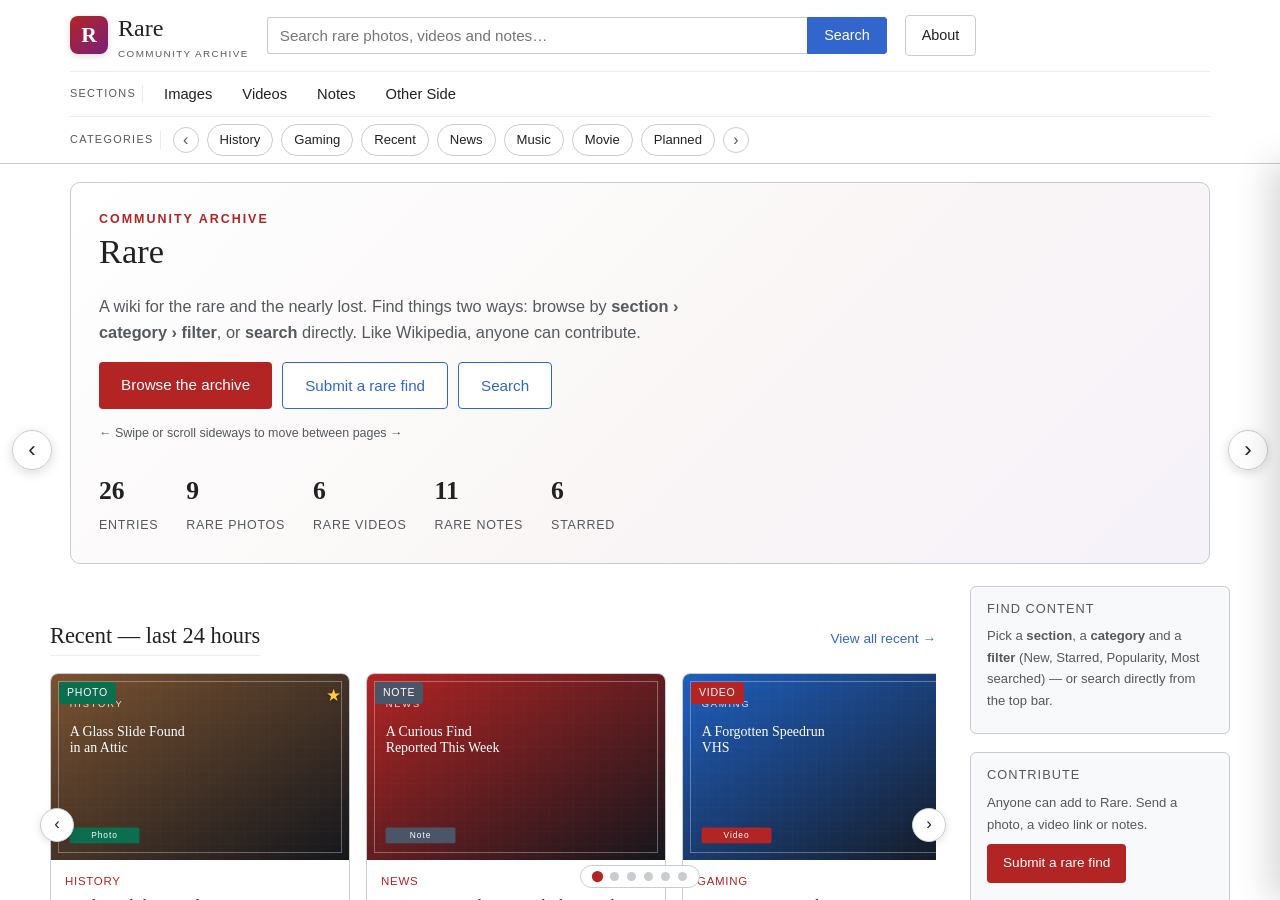
==== commit 62926d9e: "Update rare.html: browse filters, header rules" ====
--- a/rare.html
+++ b/rare.html
@@ -4,7 +4,7 @@
 <meta charset="utf-8">
 <meta name="viewport" content="width=device-width, initial-scale=1">
 <title>Rare — a community archive of rare photos, videos &amp; notes</title>
-<meta name="description" content="Rare — a community archive of rare photos, videos and notes, plus the Other Side Collection. Scroll sideways between pages.">
+<meta name="description" content="Rare — browse by section, category and filter, or search directly. Plus the Other Side Collection.">
 <link rel="icon" href="data:image/svg+xml;charset=utf-8,%3Csvg%20xmlns%3D%22http%3A//www.w3.org/2000/svg%22%20viewBox%3D%220%200%2064%2064%22%3E%0A%20%20%3Cdefs%3E%3ClinearGradient%20id%3D%22g%22%20x1%3D%220%22%20y1%3D%220%22%20x2%3D%221%22%20y2%3D%221%22%3E%0A%20%20%20%20%3Cstop%20offset%3D%220%22%20stop-color%3D%22%23b32424%22/%3E%3Cstop%20offset%3D%221%22%20stop-color%3D%22%237a1f7a%22/%3E%0A%20%20%3C/linearGradient%3E%3C/defs%3E%0A%20%20%3Crect%20width%3D%2264%22%20height%3D%2264%22%20rx%3D%2212%22%20fill%3D%22url%28%23g%29%22/%3E%0A%20%20%3Ctext%20x%3D%2232%22%20y%3D%2245%22%20font-family%3D%22Georgia%2Cserif%22%20font-size%3D%2240%22%20fill%3D%22%23ffffff%22%20text-anchor%3D%22middle%22%3ER%3C/text%3E%0A%3C/svg%3E%0A" type="image/svg+xml">
 <style>
 /* Rare — clean, Wikipedia-like light theme */
@@ -326,6 +326,32 @@
   .track{scroll-behavior:auto}
 }
 
+/* tier-1 About link */
+.about-link{padding:8px 16px;border:1px solid var(--border);border-radius:4px;font-size:.9rem;color:var(--text);white-space:nowrap}
+.about-link:hover{border-color:var(--link);color:var(--link);text-decoration:none}
+.about-link.active{background:var(--rare-soft);border-color:var(--rare);color:var(--rare);font-weight:600}
+
+/* starred markers */
+.card .star{position:absolute;top:8px;right:8px;color:#ffcc33;font-size:1.05rem;text-shadow:0 1px 3px rgba(0,0,0,.55)}
+.star-inline{color:#b8860b;font-size:.8rem;margin-left:8px}
+
+/* automatic section/category tags on an entry */
+.auto-tags{display:flex;gap:8px;flex-wrap:wrap;align-items:center;margin:6px 0 12px}
+.atag{font-size:.72rem;text-transform:uppercase;letter-spacing:.06em;background:var(--panel);border:1px solid var(--border);border-radius:999px;padding:3px 10px;color:var(--muted)}
+.browse-cta{border:1px solid var(--link);background:#fff;color:var(--link);border-radius:999px;padding:4px 12px;font-size:.8rem;font-family:inherit;cursor:pointer}
+.browse-cta:hover{background:var(--link);color:#fff}
+
+/* section > category > filter bar */
+.browse-bar{border:1px solid var(--border);border-radius:8px;background:var(--panel);padding:12px 14px;margin:8px 0 14px;display:flex;flex-direction:column;gap:10px}
+.bb-row{display:flex;align-items:center;gap:10px;flex-wrap:wrap}
+.bb-label{font-size:.68rem;text-transform:uppercase;letter-spacing:.1em;color:var(--muted);min-width:60px}
+.bb-section{font-weight:600;font-family:var(--serif)}
+.bb-cat,.bb-type{padding:6px 10px;border:1px solid var(--border);border-radius:4px;background:#fff;font-family:inherit;font-size:.88rem;color:var(--text)}
+.fchips{display:flex;gap:8px;flex-wrap:wrap}
+.fchip{border:1px solid var(--border);background:#fff;border-radius:999px;padding:5px 14px;font-family:inherit;font-size:.85rem;color:var(--text);cursor:pointer}
+.fchip:hover{border-color:var(--link);color:var(--link)}
+.fchip.active{background:var(--link);border-color:var(--link);color:#fff}
+
 </style>
 </head>
 <body class="shell">
@@ -340,6 +366,9 @@
    type:    "photo" | "video" | "note"
    category: one of the six real categories (Recent is derived automatically)
    addedHoursAgo: hours since it was published — drives the "Recent (24h)" view
+   starred:  editor's pick (used by the "Starred" filter)
+   popularity: a view-style score (used by the "Popularity" filter)
+   searches: how often it is looked up (used by the "Most searched" filter)
 */
 window.RARE_SITE = {
   brand: "Rare",
@@ -347,7 +376,6 @@
   email: "samratbarman1013@gmail.com",
   whatsapp: "+91 9933025348",
   whatsappLink: "https://wa.me/919933025348",
-  // Formspree endpoint — replace YOUR_FORM_ID after creating a free form at formspree.io
   formspree: "https://formspree.io/f/YOUR_FORM_ID"
 };
 
@@ -363,226 +391,122 @@
 
 window.RARE_ITEMS = [
   /* ---------------- History ---------------- */
-  {
-    id: "first-photograph",
-    title: "The First Surviving Photograph (1826)",
-    type: "photo", category: "History", addedHoursAgo: 720,
-    place: "France", source: "Community archive",
+  { id: "first-photograph", title: "The First Surviving Photograph (1826)", type: "photo", category: "History",
+    addedHoursAgo: 720, starred: true, popularity: 4200, searches: 610, place: "France", source: "Community archive",
     summary: "Nicéphore Niépce's heliograph — the earliest known photograph that survives to this day.",
-    body: "Taken from an upstairs window, this view of a courtyard is the oldest surviving photograph made with a camera. The exposure is believed to have lasted around eight hours, which is why the light falls on both sides of the buildings. A quiet, hazy plate that marks the birth of photography itself."
-  },
-  {
-    id: "lost-city-map",
-    title: "Rare Map of a Vanished City",
-    type: "photo", category: "History", addedHoursAgo: 340,
-    place: "Unknown", source: "Private collection",
+    body: "Taken from an upstairs window, this view of a courtyard is the oldest surviving photograph made with a camera. The exposure is believed to have lasted around eight hours, which is why the light falls on both sides of the buildings." },
+  { id: "lost-city-map", title: "Rare Map of a Vanished City", type: "photo", category: "History",
+    addedHoursAgo: 340, starred: false, popularity: 1800, searches: 240, place: "Unknown", source: "Private collection",
     summary: "A hand-inked street plan of a settlement that no longer appears on modern maps.",
-    body: "Drawn by an unnamed surveyor, the map shows streets, wells and a market square that vanished after a flood. Historians compare it with satellite imagery to trace where the old roads once ran beneath farmland."
-  },
-  {
-    id: "assembly-notes-1947",
-    title: "Handwritten Notes from a 1947 Assembly",
-    type: "note", category: "History", addedHoursAgo: 500,
-    place: "South Asia", source: "Family donation",
+    body: "Drawn by an unnamed surveyor, the map shows streets, wells and a market square that vanished after a flood. Historians compare it with satellite imagery to trace where the old roads once ran." },
+  { id: "assembly-notes-1947", title: "Handwritten Notes from a 1947 Assembly", type: "note", category: "History",
+    addedHoursAgo: 500, starred: false, popularity: 950, searches: 180, place: "South Asia", source: "Family donation",
     summary: "Pencil notes taken in the gallery of a founding assembly, never before published.",
-    body: "The pages capture short, hurried lines — names, votes, and the odd margin doodle. They offer a small human window onto a very large historical moment, and are reproduced here for study rather than as an official record."
-  },
-  {
-    id: "moon-raw-footage",
-    title: "Raw Reel: The Lunar Landing Tapes",
-    type: "video", category: "History", addedHoursAgo: 96,
-    place: "Space", source: "Archive reel",
+    body: "The pages capture short, hurried lines — names, votes, and the odd margin doodle. They offer a small human window onto a very large historical moment." },
+  { id: "moon-raw-footage", title: "Raw Reel: The Lunar Landing Tapes", type: "video", category: "History",
+    addedHoursAgo: 96, starred: true, popularity: 6800, searches: 890, place: "Space", source: "Archive reel",
     summary: "A restored scan of mission footage, complete with tracking artefacts and leader frames.",
-    body: "This reel preserves the raw look of the original broadcast — scan lines, dropouts and all. The imperfections are part of the story: they are the fingerprints of a signal that crossed 380,000 km to reach a television set."
-  },
+    body: "This reel preserves the raw look of the original broadcast — scan lines, dropouts and all. The imperfections are part of the story." },
 
   /* ---------------- Gaming ---------------- */
-  {
-    id: "unreleased-prototype",
-    title: "Unreleased Prototype Level",
-    type: "video", category: "Gaming", addedHoursAgo: 48,
-    place: "Studio archive", source: "Ex-dev leak (donated)",
+  { id: "unreleased-prototype", title: "Unreleased Prototype Level", type: "video", category: "Gaming",
+    addedHoursAgo: 48, starred: true, popularity: 5400, searches: 720, place: "Studio archive", source: "Ex-dev leak (donated)",
     summary: "A level cut before release, captured from a development cartridge.",
-    body: "The layout is rougher than the shipped game, with placeholder textures and a boss that never made it to the final build. Developers sometimes kept these discs as souvenirs; this one was shared by a former tester."
-  },
-  {
-    id: "beta-screenshots",
-    title: "Beta Build Screenshot Archive",
-    type: "photo", category: "Gaming", addedHoursAgo: 30,
-    place: "Online", source: "Community upload",
+    body: "The layout is rougher than the shipped game, with placeholder textures and a boss that never made it to the final build." },
+  { id: "beta-screenshots", title: "Beta Build Screenshot Archive", type: "photo", category: "Gaming",
+    addedHoursAgo: 30, starred: false, popularity: 2600, searches: 410, place: "Online", source: "Community upload",
     summary: "A set of early screenshots showing a HUD and map that changed dramatically.",
-    body: "Compare the health bar here with the retail version and you can trace a whole design conversation. Early UI often reveals what the team was still arguing about weeks before launch."
-  },
-  {
-    id: "cancelled-rpg-notes",
-    title: "Design Notes of a Cancelled RPG",
-    type: "note", category: "Gaming", addedHoursAgo: 210,
-    place: "Unknown", source: "Notebook scan",
+    body: "Compare the health bar here with the retail version and you can trace a whole design conversation." },
+  { id: "cancelled-rpg-notes", title: "Design Notes of a Cancelled RPG", type: "note", category: "Gaming",
+    addedHoursAgo: 210, starred: false, popularity: 1500, searches: 300, place: "Unknown", source: "Notebook scan",
     summary: "A designer's notebook for a role-playing game that was shelved mid-production.",
-    body: "Quests, faction names and a magic system fill these pages. Several ideas were later recycled into other titles, which is why these notes read like a road map of roads not taken."
-  },
+    body: "Quests, faction names and a magic system fill these pages. Several ideas were later recycled into other titles." },
 
   /* ---------------- News ---------------- */
-  {
-    id: "curious-find-week",
-    title: "A Curious Find Reported This Week",
-    type: "note", category: "News", addedHoursAgo: 5,
-    place: "Regional", source: "Reader tip",
+  { id: "curious-find-week", title: "A Curious Find Reported This Week", type: "note", category: "News",
+    addedHoursAgo: 5, starred: false, popularity: 700, searches: 120, place: "Regional", source: "Reader tip",
     summary: "A small, strange discovery that slipped under the mainstream radar this week.",
-    body: "Rare collects the odd and the overlooked. This entry is a short field report, kept deliberately factual: what was found, where, and why archivists think it matters."
-  },
-  {
-    id: "archive-donation",
-    title: "Rare Archive Donated to a Museum",
-    type: "photo", category: "News", addedHoursAgo: 60,
-    place: "Museum", source: "Press note",
+    body: "Rare collects the odd and the overlooked. This entry is a short field report, kept deliberately factual." },
+  { id: "archive-donation", title: "Rare Archive Donated to a Museum", type: "photo", category: "News",
+    addedHoursAgo: 60, starred: false, popularity: 1100, searches: 160, place: "Museum", source: "Press note",
     summary: "A private collection of negatives has been handed to a public archive.",
-    body: "Donations like this are how rare material survives. The museum plans to digitise the negatives and release low-resolution previews for study, keeping the originals safely stored."
-  },
+    body: "Donations like this are how rare material survives. The museum plans to digitise the negatives and release previews." },
 
   /* ---------------- Music ---------------- */
-  {
-    id: "lost-demo-1974",
-    title: "Lost Studio Demo, 1974",
-    type: "video", category: "Music", addedHoursAgo: 12,
-    place: "Studio", source: "Reel-to-reel transfer",
+  { id: "lost-demo-1974", title: "Lost Studio Demo, 1974", type: "video", category: "Music",
+    addedHoursAgo: 12, starred: true, popularity: 7300, searches: 950, place: "Studio", source: "Reel-to-reel transfer",
     summary: "A single studio take that never reached an official release.",
-    body: "Transferred from a quarter-inch tape, the recording carries the hiss and wobble of its era. It is presented here for listening and research; rights remain with the original holders."
-  },
-  {
-    id: "handwritten-lyrics",
-    title: "Handwritten Lyrics Sheet",
-    type: "photo", category: "Music", addedHoursAgo: 150,
-    place: "Private", source: "Estate scan",
+    body: "Transferred from a quarter-inch tape, the recording carries the hiss and wobble of its era." },
+  { id: "handwritten-lyrics", title: "Handwritten Lyrics Sheet", type: "photo", category: "Music",
+    addedHoursAgo: 150, starred: false, popularity: 3100, searches: 480, place: "Private", source: "Estate scan",
     summary: "Draft lyrics with crossings-out that never made the final cut.",
-    body: "The deletions are the interesting part — they show a line being found and then abandoned. Sometimes a whole verse is struck through in favour of one better word."
-  },
-  {
-    id: "bootleg-notes",
-    title: "Concert Bootleg Notes",
-    type: "note", category: "Music", addedHoursAgo: 400,
-    place: "Live", source: "Fan journal",
+    body: "The deletions are the interesting part — they show a line being found and then abandoned." },
+  { id: "bootleg-notes", title: "Concert Bootleg Notes", type: "note", category: "Music",
+    addedHoursAgo: 400, starred: false, popularity: 1300, searches: 210, place: "Live", source: "Fan journal",
     summary: "A fan's written account of a legendary live show, page by page.",
-    body: "Before phones, the only souvenir of a concert was memory and a notebook. This journal records setlists, stage banter and the odd backstage detail in careful handwriting."
-  },
+    body: "Before phones, the only souvenir of a concert was memory and a notebook." },
 
   /* ---------------- Movie ---------------- */
-  {
-    id: "deleted-scene",
-    title: "Deleted Scene from a Classic",
-    type: "video", category: "Movie", addedHoursAgo: 20,
-    place: "Studio vault", source: "Workprint",
+  { id: "deleted-scene", title: "Deleted Scene from a Classic", type: "video", category: "Movie",
+    addedHoursAgo: 20, starred: true, popularity: 6100, searches: 800, place: "Studio vault", source: "Workprint",
     summary: "A scene removed in the edit, recovered from a rough workprint.",
-    body: "Workprints are precious because they preserve what the final cut threw away. This sequence explains a gap that viewers have argued about for decades."
-  },
-  {
-    id: "concept-poster",
-    title: "Original Concept Poster",
-    type: "photo", category: "Movie", addedHoursAgo: 88,
-    place: "Design studio", source: "Artist portfolio",
+    body: "Workprints are precious because they preserve what the final cut threw away." },
+  { id: "concept-poster", title: "Original Concept Poster", type: "photo", category: "Movie",
+    addedHoursAgo: 88, starred: false, popularity: 2400, searches: 350, place: "Design studio", source: "Artist portfolio",
     summary: "An early poster concept that was replaced before the marketing campaign.",
-    body: "The composition is bolder and stranger than the released one-panel. Concept art like this shows the version of a film that existed in everyone's head before the posters went to print."
-  },
-  {
-    id: "shot-list",
-    title: "Director's Handwritten Shot List",
-    type: "note", category: "Movie", addedHoursAgo: 260,
-    place: "Set", source: "Crew donation",
+    body: "The composition is bolder and stranger than the released one-panel." },
+  { id: "shot-list", title: "Director's Handwritten Shot List", type: "note", category: "Movie",
+    addedHoursAgo: 260, starred: false, popularity: 1600, searches: 260, place: "Set", source: "Crew donation",
     summary: "A day-by-day shot list in the director's own hand.",
-    body: "Numbers, lens notes and small arrows crowd the margins. It is the practical machinery behind a famous sequence — less glamorous, more revealing."
-  },
+    body: "Numbers, lens notes and small arrows crowd the margins. It is the practical machinery behind a famous sequence." },
 
   /* ---------------- Planned for further ---------------- */
-  {
-    id: "planned-games-archive",
-    title: "Rare Video Games Archive",
-    type: "note", category: "Planned", addedHoursAgo: 200,
-    place: "Rare (planned)", source: "Roadmap",
+  { id: "planned-games-archive", title: "Rare Video Games Archive", type: "note", category: "Planned",
+    addedHoursAgo: 200, starred: false, popularity: 900, searches: 140, place: "Rare (planned)", source: "Roadmap",
     summary: "Planned: a searchable catalogue of prototypes, manuals and box art.",
-    body: "We are gathering donated scans and safe, legal captures. If you hold a prototype, a manual or a piece of box art, get in touch — nothing is published without permission."
-  },
-  {
-    id: "planned-radio",
-    title: "Vintage Radio Broadcasts",
-    type: "note", category: "Planned", addedHoursAgo: 220,
-    place: "Rare (planned)", source: "Roadmap",
+    body: "We are gathering donated scans and safe, legal captures. Nothing is published without permission." },
+  { id: "planned-radio", title: "Vintage Radio Broadcasts", type: "note", category: "Planned",
+    addedHoursAgo: 220, starred: false, popularity: 800, searches: 130, place: "Rare (planned)", source: "Roadmap",
     summary: "Planned: restored audio from early radio, with transcripts.",
-    body: "Radio is fragile — discs crack, tapes shed. The plan is to publish restored excerpts alongside transcripts so the sound survives even where the recording does not."
-  },
-  {
-    id: "planned-maps",
-    title: "Lost Maps Project",
-    type: "note", category: "Planned", addedHoursAgo: 240,
-    place: "Rare (planned)", source: "Roadmap",
+    body: "Radio is fragile — discs crack, tapes shed. The plan is to publish restored excerpts alongside transcripts." },
+  { id: "planned-maps", title: "Lost Maps Project", type: "note", category: "Planned",
+    addedHoursAgo: 240, starred: false, popularity: 850, searches: 150, place: "Rare (planned)", source: "Roadmap",
     summary: "Planned: a growing collection of vanished streets and old survey maps.",
-    body: "Contributors send in scans of old maps; we georeference what we can and publish them for anyone tracing a family street or an old boundary."
-  },
+    body: "Contributors send in scans of old maps; we georeference what we can and publish them." },
 
   /* ---------------- More recent finds ---------------- */
-  {
-    id: "glass-slide",
-    title: "A Glass Slide Found in an Attic",
-    type: "photo", category: "History", addedHoursAgo: 2,
-    place: "Attic", source: "Reader upload",
+  { id: "glass-slide", title: "A Glass Slide Found in an Attic", type: "photo", category: "History",
+    addedHoursAgo: 2, starred: true, popularity: 3600, searches: 520, place: "Attic", source: "Reader upload",
     summary: "A hand-tinted lantern slide, rediscovered in a box of family papers.",
-    body: "Lantern slides were projected for audiences before cinema. This one is tinted by hand, and the colours — though faded — hint at how vivid the original show must have been."
-  },
-  {
-    id: "speedrun-tape",
-    title: "A Forgotten Speedrun VHS",
-    type: "video", category: "Gaming", addedHoursAgo: 8,
-    place: "Basement", source: "Tape transfer",
+    body: "Lantern slides were projected for audiences before cinema. This one is tinted by hand." },
+  { id: "speedrun-tape", title: "A Forgotten Speedrun VHS", type: "video", category: "Gaming",
+    addedHoursAgo: 8, starred: false, popularity: 2900, searches: 430, place: "Basement", source: "Tape transfer",
     summary: "A home-recorded tape of a record attempt from the 1990s.",
-    body: "Recorded off a television with a camcorder, the tape is grainy and the audio warbles. It is still a genuine record of play long before streaming made every run visible."
-  },
-  {
-    id: "field-recording",
-    title: "Field Recording of a Vanished Sound",
-    type: "note", category: "Music", addedHoursAgo: 18,
-    place: "Street", source: "Contributor",
+    body: "Recorded off a television with a camcorder, the tape is grainy and the audio warbles." },
+  { id: "field-recording", title: "Field Recording of a Vanished Sound", type: "note", category: "Music",
+    addedHoursAgo: 18, starred: false, popularity: 1200, searches: 190, place: "Street", source: "Contributor",
     summary: "A short note about a street sound that no longer exists anywhere.",
-    body: "Some things are rare because they are gone. This entry pairs a written description with a time and place, so the sound can at least be remembered accurately."
-  },
-  {
-    id: "prototype-cart",
-    title: "Prototype Cartridge Photographed",
-    type: "photo", category: "Gaming", addedHoursAgo: 42,
-    place: "Collection", source: "Owner photo",
+    body: "Some things are rare because they are gone. This entry pairs a written description with a time and place." },
+  { id: "prototype-cart", title: "Prototype Cartridge Photographed", type: "photo", category: "Gaming",
+    addedHoursAgo: 42, starred: false, popularity: 2100, searches: 330, place: "Collection", source: "Owner photo",
     summary: "A never-released cartridge, photographed before it goes for preservation.",
-    body: "Labels on prototypes were often handwritten, and this one is no exception. The owner is arranging a safe dump so the data outlives the plastic."
-  },
-  {
-    id: "newsreel-scan",
-    title: "Newsreel Scan, Reel 3",
-    type: "video", category: "News", addedHoursAgo: 130,
-    place: "Archive", source: "Film scan",
+    body: "Labels on prototypes were often handwritten, and this one is no exception." },
+  { id: "newsreel-scan", title: "Newsreel Scan, Reel 3", type: "video", category: "News",
+    addedHoursAgo: 130, starred: false, popularity: 1700, searches: 250, place: "Archive", source: "Film scan",
     summary: "A surviving newsreel reel, scanned frame by frame.",
-    body: "Newsreels were the cinema's newspaper. This reel covers a week of ordinary events, and its ordinariness is exactly what makes it valuable now."
-  },
-  {
-    id: "screening-notes",
-    title: "Notes from a Private Screening",
-    type: "note", category: "Movie", addedHoursAgo: 300,
-    place: "Screening room", source: "Guest notes",
+    body: "Newsreels were the cinema's newspaper. This reel covers a week of ordinary events." },
+  { id: "screening-notes", title: "Notes from a Private Screening", type: "note", category: "Movie",
+    addedHoursAgo: 300, starred: false, popularity: 1400, searches: 200, place: "Screening room", source: "Guest notes",
     summary: "A viewer's notes jotted during a test screening.",
-    body: "Test-screening notes shaped final cuts. These pages record laughter, silences and a question about an ending that was later changed."
-  },
-  {
-    id: "demo-sheet-music",
-    title: "Demo Sheet Music, Unsigned",
-    type: "photo", category: "Music", addedHoursAgo: 90,
-    place: "Unknown", source: "Paper archive",
+    body: "Test-screening notes shaped final cuts. These pages record laughter, silences and a question about an ending." },
+  { id: "demo-sheet-music", title: "Demo Sheet Music, Unsigned", type: "photo", category: "Music",
+    addedHoursAgo: 90, starred: false, popularity: 2000, searches: 310, place: "Unknown", source: "Paper archive",
     summary: "Loose manuscript pages with no composer's name attached.",
-    body: "Attribution puzzles are common in paper archives. The melody is intact; the author is not. Sometimes the community solves these — sometimes the mystery is the point."
-  },
-  {
-    id: "planned-documents",
-    title: "Family Document Rescue",
-    type: "note", category: "Planned", addedHoursAgo: 260,
-    place: "Rare (planned)", source: "Roadmap",
+    body: "Attribution puzzles are common in paper archives. The melody is intact; the author is not." },
+  { id: "planned-documents", title: "Family Document Rescue", type: "note", category: "Planned",
+    addedHoursAgo: 260, starred: false, popularity: 780, searches: 110, place: "Rare (planned)", source: "Roadmap",
     summary: "Planned: a guide and workspace for scanning fragile family documents safely.",
-    body: "Old paper tears easily. This planned section will walk contributors through safe handling and simple scanning, so more documents survive the trip from the cupboard to the archive."
-  }
+    body: "Old paper tears easily. This planned section will walk contributors through safe handling and simple scanning." }
 ];
 
 </script>
@@ -692,13 +616,20 @@
 
 </script>
 <script>
-/* Rare — horizontal-scroll shell.
-   Tier 1: brand + search   Tier 2: main pages   Tier 3: categories (scrolls sideways)
-   Main pages are horizontal panels (swipe / arrows / keys). Sub-views slide in as sheets. */
+/* Rare — horizontal-scroll shell with a two-way way to find content:
+   (1) pick a section (Images / Videos / Notes) > pick a category > pick a filter
+       (New / Starred / Popularity / Most searched), or
+   (2) search directly from the top bar.
+   Opening any entry applies its own section + category automatically.
+   Tier 1: brand(=Home link) · search · About   Tier 2: sections   Tier 3: categories. */
 (function () {
   var S = window.RARE_SITE, CATS = window.RARE_CATEGORIES, ITEMS = window.RARE_ITEMS;
   var COL = window.RARE_COLLECTION || { platforms: [], youtube: [], wikipedia: { pages: [], images: [] } };
-  var PANELS = [["home", "Home"], ["videos", "Videos"], ["notes", "Notes"], ["images", "Images"], ["about", "About Us"], ["otherside", "Other Side"]];
+  var PANELS = [["home", "Home"], ["images", "Images"], ["videos", "Videos"], ["notes", "Notes"], ["about", "About Us"], ["otherside", "Other Side"]];
+  var SECTION_LABEL = { photo: "Images", video: "Videos", note: "Notes" };
+  var SECTION_SLUG = { photo: "images", video: "videos", note: "notes" };
+  var CAT_KEYS = CATS.map(function (c) { return c.key; });
+  var FILTERS = [["new", "New"], ["starred", "Starred"], ["popularity", "Popularity"], ["searches", "Most searched"]];
 
   /* ---------- helpers ---------- */
   function esc(s) {
@@ -741,19 +672,20 @@
 
   function card(it) {
     return '<article class="card"><a class="thumb" href="#item:' + encodeURIComponent(it.id) + '"><span class="badge ' + it.type + '">' + TYPE_LABEL[it.type] + "</span>" +
+      (it.starred ? '<span class="star">\u2605</span>' : "") +
       '<img loading="lazy" src="' + thumb(it) + '" alt="' + esc(it.title) + '"></a>' +
       '<div class="body"><div class="cat">' + esc(it.category) + "</div>" +
       '<h3><a href="#item:' + encodeURIComponent(it.id) + '">' + esc(it.title) + "</a></h3><p>" + esc(it.summary) + "</p>" +
       '<div class="meta"><span>' + esc(it.source) + "</span><span>" + timeAgo(it.addedHoursAgo) + "</span></div></div></article>";
   }
   function row(items) {
-    if (!items.length) return '<p class="lead">Nothing here yet.</p>';
+    if (!items.length) return '<p class="lead">No entries match this filter yet.</p>';
     return '<div class="row-wrap"><button class="row-arrow l" aria-label="Scroll left">\u2039</button>' +
       '<div class="row">' + items.map(card).join("") + "</div>" +
       '<button class="row-arrow r" aria-label="Scroll right">\u203a</button></div>';
   }
   function grid(items) {
-    if (!items.length) return '<p class="lead">Nothing here yet. Try another search.</p>';
+    if (!items.length) return '<p class="lead">No entries match this filter yet.</p>';
     return '<div class="grid">' + items.map(card).join("") + "</div>";
   }
   function platformCard(p) {
@@ -772,22 +704,88 @@
   }
   function linkCard(x) { return '<a class="link-card" href="' + x.url + '" target="_blank" rel="noopener"><b>' + esc(x.title) + "</b><small>" + esc(x.desc) + '</small><span class="ext">\u2197</span></a>'; }
 
+  /* ---------- the filtering engine ---------- */
+  function listFor(type, category, filter) {
+    var list = ITEMS.slice();
+    if (type) list = list.filter(function (it) { return it.type === type; });
+    if (category === "Recent") list = list.filter(isRecent);
+    else if (category && category !== "All") list = list.filter(function (it) { return it.category === category; });
+    if (filter === "starred") list = list.filter(function (it) { return it.starred; });
+    if (filter === "popularity") list.sort(function (a, b) { return b.popularity - a.popularity; });
+    else if (filter === "searches") list.sort(function (a, b) { return b.searches - a.searches; });
+    else list.sort(function (a, b) { return a.addedHoursAgo - b.addedHoursAgo; });
+    return list;
+  }
+  function toolbar(type, category, filter, opts) {
+    opts = opts || {};
+    var catOpts = ['<option value="All"' + (category === "All" ? " selected" : "") + ">All categories</option>"]
+      .concat(CAT_KEYS.map(function (k) { return '<option value="' + k + '"' + (category === k ? " selected" : "") + ">" + k + "</option>"; })).join("");
+    var sec;
+    if (opts.sectionSelect) {
+      var so = [["", "All sections"], ["photo", "Images"], ["video", "Videos"], ["note", "Notes"]];
+      sec = '<select class="bb-type">' + so.map(function (o) { return '<option value="' + o[0] + '"' + ((type || "") === o[0] ? " selected" : "") + ">" + o[1] + "</option>"; }).join("") + "</select>";
+    } else {
+      sec = '<span class="bb-section">' + (type ? SECTION_LABEL[type] : "All") + "</span>";
+    }
+    var chips = FILTERS.map(function (f) { return '<button type="button" class="fchip' + (filter === f[0] ? " active" : "") + '" data-filter="' + f[0] + '">' + f[1] + "</button>"; }).join("");
+    return '<div class="browse-bar" data-type="' + (type || "") + '">' +
+      '<div class="bb-row"><span class="bb-label">Section</span>' + sec +
+      '<span class="bb-label">Category</span><select class="bb-cat">' + catOpts + "</select></div>" +
+      '<div class="bb-row"><span class="bb-label">Filter</span><span class="fchips">' + chips + "</span></div></div>" +
+      '<div class="browse-results"></div>';
+  }
+  function renderBrowse(bar) {
+    var wrap = bar.parentNode;
+    var res = wrap.querySelector(".browse-results");
+    if (!res) return;
+    var typeSel = bar.querySelector(".bb-type");
+    var type = typeSel ? typeSel.value : (bar.getAttribute("data-type") || "");
+    var cat = bar.querySelector(".bb-cat").value;
+    var chip = bar.querySelector(".fchip.active");
+    var filter = chip ? chip.getAttribute("data-filter") : "new";
+    var list = listFor(type, cat, filter);
+    var bits = [];
+    if (type) bits.push(SECTION_LABEL[type]);
+    if (cat && cat !== "All") bits.push(cat);
+    var label = bits.length ? bits.join(" \u00b7 ") : "Everything";
+    res.innerHTML = '<p class="tagline">' + esc(label) + " \u2014 <b>" + list.length + "</b> entr" + (list.length === 1 ? "y" : "ies") + "</p>" + row(list);
+  }
+  function wireBrowse(scope) {
+    var bars = (scope || document).querySelectorAll(".browse-bar");
+    for (var i = 0; i < bars.length; i++) {
+      (function (bar) {
+        var cat = bar.querySelector(".bb-cat");
+        var typeSel = bar.querySelector(".bb-type");
+        if (cat) cat.addEventListener("change", function () { renderBrowse(bar); });
+        if (typeSel) typeSel.addEventListener("change", function () { renderBrowse(bar); });
+        var chips = bar.querySelectorAll(".fchip");
+        for (var c = 0; c < chips.length; c++) {
+          chips[c].addEventListener("click", function () {
+            var all = bar.querySelectorAll(".fchip");
+            for (var k = 0; k < all.length; k++) all[k].classList.remove("active");
+            this.classList.add("active");
+            renderBrowse(bar);
+          });
+        }
+        renderBrowse(bar);
+      })(bars[i]);
+    }
+  }
+
   /* ---------- three-tier header ---------- */
-  function headerHTML(active) {
-    var tier2 = PANELS.map(function (p) {
-      return '<a href="#' + p[0] + '" data-panel="' + p[0] + '"' + (active === p[0] ? ' class="active"' : "") + ">" + p[1] + "</a>";
-    }).join("");
-    var tier3 = CATS.map(function (c) {
-      return '<a class="chip" href="#cat:' + encodeURIComponent(c.key) + '">' + esc(c.key) + "</a>";
-    }).join("");
+  function headerHTML(activePanel) {
+    var tier2 = [["images", "Images"], ["videos", "Videos"], ["notes", "Notes"], ["otherside", "Other Side"]]
+      .map(function (p) { return '<a href="#' + p[0] + '" data-panel="' + p[0] + '"' + (activePanel === p[0] ? ' class="active"' : "") + ">" + p[1] + "</a>"; }).join("");
+    var tier3 = CATS.map(function (c) { return '<a class="chip" href="#cat:' + encodeURIComponent(c.key) + '">' + esc(c.key) + "</a>"; }).join("");
     return '<div class="wrap">' +
-      /* tier 1: web name + search */
-      '<div class="tier1"><a class="brand" href="#home"><span class="brand-mark">R</span><span>Rare<small>community archive</small></span></a>' +
+      /* tier 1: brand (=Home link) · search · About */
+      '<div class="tier1"><a class="brand" href="#home" title="Home"><span class="brand-mark">R</span><span>Rare<small>community archive</small></span></a>' +
       '<form class="search-form" id="search-form" role="search" autocomplete="off">' +
       '<input type="search" id="global-search" placeholder="Search rare photos, videos and notes\u2026" aria-label="Search Rare">' +
-      '<button type="submit">Search</button><div class="suggest" id="suggest" role="listbox"></div></form></div>' +
-      /* tier 2: main pages */
-      '<nav class="tier2" aria-label="Pages"><span class="tier-label">Pages</span>' + tier2 + "</nav>" +
+      '<button type="submit">Search</button><div class="suggest" id="suggest" role="listbox"></div></form>' +
+      '<a class="about-link' + (activePanel === "about" ? " active" : "") + '" href="#about" data-panel="about">About</a></div>' +
+      /* tier 2: sections */
+      '<nav class="tier2" aria-label="Sections"><span class="tier-label">Sections</span>' + tier2 + "</nav>" +
       /* tier 3: categories */
       '<nav class="tier3" aria-label="Categories"><span class="tier-label">Categories</span>' +
       '<button class="strip-nav" id="strip-l" aria-label="Scroll categories left">\u2039</button>' +
@@ -797,36 +795,38 @@
 
   /* ---------- panels ---------- */
   function sidebar() {
-    return '<aside class="sidebar"><div class="side-box"><h3>What is Rare?</h3><p class="small">A volunteer-run archive of photographs, footage and notes that are hard to find, explained for newcomers.</p></div>' +
+    return '<aside class="sidebar"><div class="side-box"><h3>Find content</h3><p class="small">Pick a <b>section</b>, a <b>category</b> and a <b>filter</b> (New, Starred, Popularity, Most searched) \u2014 or search directly from the top bar.</p></div>' +
       '<div class="side-box"><h3>Contribute</h3><p class="small">Anyone can add to Rare. Send a photo, a video link or notes.</p><p><a class="btn" href="#about" style="padding:8px 16px;font-size:.85rem">Submit a rare find</a></p></div>' +
       '<div class="side-box"><h3>Other Side</h3><ul><li><a href="#open:youtube">YouTube \u2014 10 rare videos</a></li><li><a href="#open:wikipedia">Wikipedia \u2014 pages &amp; images</a></li><li><a href="#otherside">All platforms</a></li></ul></div>' +
       '<div class="side-box"><h3>Contact</h3><ul><li>\u2709 <a href="mailto:' + S.email + '">' + esc(S.email) + '</a></li><li>\uD83D\uDCAC <a href="' + S.whatsappLink + '" target="_blank" rel="noopener">WhatsApp ' + esc(S.whatsapp) + "</a></li></ul></div></aside>";
   }
   function pHome() {
-    var recent = ITEMS.filter(isRecent).sort(function (a, b) { return a.addedHoursAgo - b.addedHoursAgo; });
+    var recent = listFor("", "Recent", "new");
     var latest = ITEMS.slice().sort(function (a, b) { return a.addedHoursAgo - b.addedHoursAgo; }).slice(0, 8);
+    var starred = ITEMS.filter(function (i) { return i.starred; });
     function n(f) { return ITEMS.filter(f).length; }
     var cats = CATS.map(function (c) {
       var count = (c.key === "Recent") ? n(isRecent) : n(function (x) { return x.category === c.key; });
       return '<a class="card" style="text-decoration:none" href="#cat:' + encodeURIComponent(c.key) + '"><div class="body"><div class="cat">Category</div><h3>' + c.key + "</h3><p>" + c.blurb + '</p><div class="meta"><span>' + count + " entr" + (count === 1 ? "y" : "ies") + "</span><span>Open &rarr;</span></div></div></a>";
     }).join("");
     return '<div class="wrap"><section class="hero"><div class="kicker">Community archive</div><h1>Rare</h1>' +
-      '<p class="lead" style="max-width:70ch">A wiki for the rare and the nearly lost. Photos, videos and notes that deserve to survive. Like Wikipedia, <b>anyone can contribute</b>.</p>' +
-      '<div class="hero-actions"><a class="btn" href="#videos">Explore the archive</a><a class="btn ghost" href="#about">Submit a rare find</a><a class="btn ghost" href="#open:search">Search</a></div>' +
+      '<p class="lead" style="max-width:70ch">A wiki for the rare and the nearly lost. Find things two ways: browse by <b>section \u203a category \u203a filter</b>, or <b>search</b> directly. Like Wikipedia, anyone can contribute.</p>' +
+      '<div class="hero-actions"><a class="btn" href="#images">Browse the archive</a><a class="btn ghost" href="#about">Submit a rare find</a><a class="btn ghost" href="#open:search">Search</a></div>' +
       '<p class="scroll-hint" style="margin-top:14px">\u2190 Swipe or scroll sideways to move between pages \u2192</p>' +
-      '<div class="stat-row"><div class="stat"><b>' + ITEMS.length + '</b><span>Entries</span></div><div class="stat"><b>' + n(function (x) { return x.type === "photo"; }) + '</b><span>Rare photos</span></div><div class="stat"><b>' + n(function (x) { return x.type === "video"; }) + '</b><span>Rare videos</span></div><div class="stat"><b>' + n(function (x) { return x.type === "note"; }) + '</b><span>Rare notes</span></div><div class="stat"><b>' + CATS.length + '</b><span>Categories</span></div></div></section></div>' +
+      '<div class="stat-row"><div class="stat"><b>' + ITEMS.length + '</b><span>Entries</span></div><div class="stat"><b>' + n(function (x) { return x.type === "photo"; }) + '</b><span>Rare photos</span></div><div class="stat"><b>' + n(function (x) { return x.type === "video"; }) + '</b><span>Rare videos</span></div><div class="stat"><b>' + n(function (x) { return x.type === "note"; }) + '</b><span>Rare notes</span></div><div class="stat"><b>' + starred.length + '</b><span>Starred</span></div></div></section></div>' +
       '<div class="wrap layout"><main>' +
       '<div class="section-head"><h2>Recent \u2014 last 24 hours</h2><a class="more" href="#cat:Recent">View all recent &rarr;</a></div>' + row(recent) +
-      '<div class="section-head"><h2>Latest additions</h2><span class="scroll-hint">scroll \u2192</span></div>' + row(latest) +
+      '<div class="section-head"><h2>Starred picks</h2><span class="scroll-hint">scroll \u2192</span></div>' + row(starred) +
+      '<div class="section-head"><h2>Most popular</h2><span class="scroll-hint">scroll \u2192</span></div>' + row(listFor("", "All", "popularity").slice(0, 8)) +
       '<div class="section-head"><h2>Browse by category</h2><span class="scroll-hint">scroll \u2192</span></div><div class="row-wrap"><button class="row-arrow l">\u2039</button><div class="row">' + cats + '</div><button class="row-arrow r">\u203a</button></div>' +
       '<h2>Other Side Collection</h2><section class="collection-hero"><img src="data:image/svg+xml;charset=utf-8,%3Csvg%20xmlns%3D%22http%3A//www.w3.org/2000/svg%22%20viewBox%3D%220%200%2064%2064%22%20role%3D%22img%22%20aria-label%3D%22Other%20Side%20Collection%22%3E%0A%20%20%3Cdefs%3E%0A%20%20%20%20%3ClinearGradient%20id%3D%22g%22%20x1%3D%220%22%20y1%3D%220%22%20x2%3D%221%22%20y2%3D%221%22%3E%0A%20%20%20%20%20%20%3Cstop%20offset%3D%220%22%20stop-color%3D%22%23b32424%22/%3E%3Cstop%20offset%3D%221%22%20stop-color%3D%22%235b1f9e%22/%3E%0A%20%20%20%20%3C/linearGradient%3E%0A%20%20%20%20%3CradialGradient%20id%3D%22h%22%20cx%3D%220.5%22%20cy%3D%220.45%22%20r%3D%220.65%22%3E%0A%20%20%20%20%20%20%3Cstop%20offset%3D%220%22%20stop-color%3D%22%232b2f4a%22/%3E%3Cstop%20offset%3D%221%22%20stop-color%3D%22%230b0d18%22/%3E%0A%20%20%20%20%3C/radialGradient%3E%0A%20%20%3C/defs%3E%0A%20%20%3Ccircle%20cx%3D%2232%22%20cy%3D%2232%22%20r%3D%2230%22%20fill%3D%22url%28%23g%29%22/%3E%0A%20%20%3Ccircle%20cx%3D%2232%22%20cy%3D%2232%22%20r%3D%2221%22%20fill%3D%22url%28%23h%29%22/%3E%0A%20%20%3Cellipse%20cx%3D%2232%22%20cy%3D%2232%22%20rx%3D%2227%22%20ry%3D%2210%22%20fill%3D%22none%22%20stroke%3D%22%23ffffff%22%20stroke-opacity%3D%220.6%22%20stroke-width%3D%222%22%20transform%3D%22rotate%28-22%2032%2032%29%22/%3E%0A%20%20%3Ccircle%20cx%3D%2251%22%20cy%3D%2219%22%20r%3D%223.4%22%20fill%3D%22%23ffd166%22/%3E%0A%20%20%3Ccircle%20cx%3D%2213%22%20cy%3D%2245%22%20r%3D%222.2%22%20fill%3D%22%23ffffff%22%20fill-opacity%3D%220.85%22/%3E%0A%20%20%3Ccircle%20cx%3D%2232%22%20cy%3D%2232%22%20r%3D%224.2%22%20fill%3D%22%23ffffff%22/%3E%0A%20%20%3Ccircle%20cx%3D%2232%22%20cy%3D%2232%22%20r%3D%221.7%22%20fill%3D%22%23b32424%22/%3E%0A%3C/svg%3E%0A" alt="" onerror="this.style.display=\'none\'"><div><h1 style="font-size:1.5rem">Other Side Collection</h1><p class="lead" style="margin:0 0 12px">10 rare YouTube videos, Wikipedia pages and images, and links to Instagram, Facebook and the Internet Archive.</p><a class="btn" href="#otherside">Open the Other Side &rarr;</a></div></section>' +
       "</main>" + sidebar() + "</div>";
   }
-  function pType(type, title, kicker, lead) {
-    var list = ITEMS.filter(function (it) { return it.type === type; }).sort(function (a, b) { return a.addedHoursAgo - b.addedHoursAgo; });
+  function pSection(type, title, kicker, lead) {
     return '<div class="wrap layout"><main><div class="panel-head"><div><div class="panel-kicker">' + kicker + '</div><h1 style="border:none;margin:0">' + title + "</h1></div>" +
-      '<span class="scroll-hint">scroll sideways \u2192</span></div><p class="lead">' + lead + '</p><p class="small"><b>' + list.length + "</b> entries \u2014 scroll the row to browse.</p>" + row(list) +
-      "<h2>All entries</h2>" + grid(list) + "</main>" + sidebar() + "</div>";
+      '<span class="scroll-hint">scroll sideways \u2192</span></div><p class="lead">' + lead + "</p>" +
+      '<div class="browse-wrap">' + toolbar(type, "All", "new", {}) + "</div>" +
+      "</main>" + sidebar() + "</div>";
   }
   function pAbout() {
     return '<div class="wrap layout"><main><div class="panel-kicker">About</div><h1>About Us</h1>' +
@@ -871,6 +871,15 @@
     var b = document.getElementById("sheet-back");
     if (b) b.addEventListener("click", closeSheet);
     wireRows(sheet);
+    wireBrowse(sheet);
+    var ctas = sheet.querySelectorAll(".browse-cta");
+    for (var i = 0; i < ctas.length; i++) {
+      (function (btn) {
+        btn.addEventListener("click", function () {
+          openBrowse(btn.getAttribute("data-type") || "", btn.getAttribute("data-cat") || "All", "new");
+        });
+      })(ctas[i]);
+    }
   }
   function closeSheet() { sheet.classList.remove("open"); sheet.innerHTML = ""; }
 
@@ -881,23 +890,33 @@
     if (it.type === "photo") media = '<figure class="detail-figure"><img src="' + thumb(it) + '" alt="' + esc(it.title) + '"><figcaption>' + esc(it.title) + " \u00b7 " + esc(it.source) + "</figcaption></figure>";
     else if (it.type === "video") media = '<figure class="detail-figure"><div class="video-frame"><div class="play">\u25B6</div></div><figcaption>Video entry \u00b7 placeholder player.</figcaption></figure>';
     var rel = ITEMS.filter(function (x) { return x.category === it.category && x.id !== it.id; }).slice(0, 6);
+    /* automatic section + category applied to this entry */
     openSheet(it.title,
-      '<div class="detail-head"><h1 style="border:none;margin:0">' + esc(it.title) + '</h1><span class="badge ' + it.type + '" style="position:static">' + TYPE_LABEL[it.type] + "</span></div>" +
+      '<div class="detail-head"><h1 style="border:none;margin:0">' + esc(it.title) + '</h1><span class="badge ' + it.type + '" style="position:static">' + TYPE_LABEL[it.type] + "</span>" +
+      (it.starred ? '<span class="star star-inline">\u2605 Starred</span>' : "") + "</div>" +
+      '<div class="auto-tags"><span class="atag">Section: ' + SECTION_LABEL[it.type] + '</span><span class="atag">Category: ' + esc(it.category) + "</span>" +
+      '<button type="button" class="browse-cta" data-type="' + it.type + '" data-cat="' + esc(it.category) + '">Browse all ' + SECTION_LABEL[it.type] + " \u00b7 " + esc(it.category) + " \u2192</button></div>" +
       '<p class="lead">' + esc(it.summary) + "</p>" + media +
       '<table class="meta-table"><tr><th>Type</th><td>' + TYPE_LABEL[it.type] + "</td></tr><tr><th>Category</th><td>" + esc(it.category) + "</td></tr>" +
-      "<tr><th>Origin</th><td>" + esc(it.place || "\u2014") + "</td></tr><tr><th>Source</th><td>" + esc(it.source) + "</td></tr><tr><th>Added</th><td>" + timeAgo(it.addedHoursAgo) + "</td></tr></table>" +
+      "<tr><th>Origin</th><td>" + esc(it.place || "\u2014") + "</td></tr><tr><th>Source</th><td>" + esc(it.source) + "</td></tr>" +
+      "<tr><th>Popularity</th><td>" + it.popularity + "</td></tr><tr><th>Searches</th><td>" + it.searches + "</td></tr><tr><th>Added</th><td>" + timeAgo(it.addedHoursAgo) + "</td></tr></table>" +
       "<h2>Notes</h2><p>" + esc(it.body) + "</p>" +
       (rel.length ? "<h2>More in " + esc(it.category) + "</h2>" + row(rel) : ""));
   }
+  function openBrowse(type, category, filter) {
+    var title = (type ? SECTION_LABEL[type] : "Everything") + (category && category !== "All" ? " \u00b7 " + category : "");
+    openSheet(title, '<p class="lead">Choose a section, a category and a filter to narrow the archive.</p>' +
+      '<div class="browse-wrap">' + toolbar(type || "", category || "All", filter || "new", { sectionSelect: true }) + "</div>");
+  }
   function openCategory(key) {
     var meta = CATS.filter(function (c) { return c.key === key; })[0] || CATS[0];
-    var list = (key === "Recent") ? ITEMS.filter(isRecent) : ITEMS.filter(function (it) { return it.category === key; });
-    list = list.sort(function (a, b) { return a.addedHoursAgo - b.addedHoursAgo; });
-    openSheet(meta.key, '<p class="lead">' + esc(meta.blurb) + '</p><p class="small"><b>' + list.length + "</b> entries \u2014 scroll the row \u2192</p>" + row(list) + "<h2>All entries</h2>" + grid(list));
+    openSheet(meta.key, '<p class="lead">' + esc(meta.blurb) + "</p>" +
+      '<div class="browse-wrap">' + toolbar("", meta.key, "new", { sectionSelect: true }) + "</div>");
   }
   function openSearch(q) {
     var res = search(q);
     openSheet("Search the archive",
+      '<p class="lead">Direct search across every section and category.</p>' +
       '<form class="search-form" id="sheet-search" role="search" style="max-width:720px;margin:0 0 14px"><input type="search" id="sheet-q" value="' + esc(q) + '" placeholder="Search rare photos, videos and notes\u2026"><button type="submit">Search</button></form>' +
       '<p class="tagline">' + (q ? "<b>" + res.length + "</b> result" + (res.length === 1 ? "" : "s") + " for \u201c" + esc(q) + "\u201d" : "Type a word \u2014 try \u201cprototype\u201d, \u201cdemo\u201d, \u201cmap\u201d or \u201clost\u201d.") + "</p>" + (q ? grid(res) : ""));
     var f = document.getElementById("sheet-search");
@@ -941,13 +960,13 @@
   function goTo(key) {
     idx = panelIndex(key);
     track.scrollTo({ left: idx * track.clientWidth, behavior: "smooth" });
-    syncNav(idx);
-  }
-  function syncNav(i) {
-    var links = document.querySelectorAll(".tier2 a");
-    for (var k = 0; k < links.length; k++) links[k].classList.toggle("active", k === i);
+    syncNav(PANELS[idx][0]);
+  }
+  function syncNav(key) {
+    var links = document.querySelectorAll(".tier2 a, .about-link");
+    for (var k = 0; k < links.length; k++) links[k].classList.toggle("active", links[k].getAttribute("data-panel") === key);
     var dots = document.querySelectorAll(".dots button");
-    for (var d = 0; d < dots.length; d++) dots[d].classList.toggle("active", d === i);
+    for (var d = 0; d < dots.length; d++) dots[d].classList.toggle("active", d === panelIndex(key));
   }
   function currentIndex() { return Math.round(track.scrollLeft / Math.max(1, track.clientWidth)); }
 
@@ -956,7 +975,7 @@
     for (var i = 0; i < wraps.length; i++) {
       (function (w) {
         var r = w.querySelector(".row"), l = w.querySelector(".row-arrow.l"), rr = w.querySelector(".row-arrow.r");
-        if (!r) return;
+        if (!r || r.getAttribute("data-wired")) return; r.setAttribute("data-wired", "1");
         if (l) l.addEventListener("click", function () { r.scrollBy({ left: -r.clientWidth * 0.85, behavior: "smooth" }); });
         if (rr) rr.addEventListener("click", function () { r.scrollBy({ left: r.clientWidth * 0.85, behavior: "smooth" }); });
       })(wraps[i]);
@@ -967,7 +986,6 @@
     var sl = document.getElementById("strip-l"), sr = document.getElementById("strip-r");
     if (sl) sl.addEventListener("click", function () { strip.scrollBy({ left: -180, behavior: "smooth" }); });
     if (sr) sr.addEventListener("click", function () { strip.scrollBy({ left: 180, behavior: "smooth" }); });
-
     var form = document.getElementById("search-form"), input = document.getElementById("global-search"), box = document.getElementById("suggest");
     if (form) form.addEventListener("submit", function (e) { e.preventDefault(); openSearch(input.value.trim()); });
     if (input && box) {
@@ -981,7 +999,7 @@
         }).join("");
         box.classList.add("open");
       });
-      document.addEventListener("click", function (e) { if (!form.contains(e.target)) { box.classList.remove("open"); } });
+      document.addEventListener("click", function (e) { if (!form.contains(e.target)) box.classList.remove("open"); });
     }
   }
   function wireAboutForm() {
@@ -1008,6 +1026,7 @@
       if (k === "wikipedia") return openWikipedia();
       if (k === "search") return openSearch("");
       if (k === "otherside") return goTo("otherside");
+      return openBrowse("", "All", "new");
     }
     if (h) { closeSheet(); return goTo(h); }
     closeSheet();
@@ -1018,38 +1037,31 @@
     track = document.getElementById("track");
     sheet = document.getElementById("sheet");
     header.innerHTML = headerHTML("home");
-
     var frag = "";
     frag += '<section class="panel" data-key="home">' + pHome() + "</section>";
-    frag += '<section class="panel" data-key="videos">' + pType("video", "Rare Videos", "Videos", "Footage worth preserving \u2014 deleted scenes, lost demos, unreleased prototypes and newsreels.") + "</section>";
-    frag += '<section class="panel" data-key="notes">' + pType("note", "Rare Notes", "Notes", "Written things that survived by accident \u2014 notebooks, shot lists, lyric drafts and field reports.") + "</section>";
-    frag += '<section class="panel" data-key="images">' + pType("photo", "Rare Photos", "Images", "Photographs that are hard to find and easy to lose \u2014 lantern slides, maps, prototypes and archives.") + "</section>";
+    frag += '<section class="panel" data-key="images">' + pSection("photo", "Rare Photos", "Images", "Photographs that are hard to find and easy to lose \u2014 lantern slides, maps, prototypes and archives.") + "</section>";
+    frag += '<section class="panel" data-key="videos">' + pSection("video", "Rare Videos", "Videos", "Footage worth preserving \u2014 deleted scenes, lost demos, unreleased prototypes and newsreels.") + "</section>";
+    frag += '<section class="panel" data-key="notes">' + pSection("note", "Rare Notes", "Notes", "Written things that survived by accident \u2014 notebooks, shot lists, lyric drafts and field reports.") + "</section>";
     frag += '<section class="panel" data-key="about">' + pAbout() + "</section>";
     frag += '<section class="panel" data-key="otherside">' + pOtherside() + "</section>";
     track.innerHTML = frag;
 
-    /* dots */
     var dots = document.createElement("div");
     dots.className = "dots";
     dots.innerHTML = PANELS.map(function (p, i) { return '<button data-i="' + i + '" aria-label="' + p[1] + '"' + (i === 0 ? ' class="active"' : "") + "></button>"; }).join("");
     document.body.appendChild(dots);
     dots.addEventListener("click", function (e) { if (e.target.dataset.i != null) goTo(PANELS[+e.target.dataset.i][0]); });
 
-    wireHeader();
-    wireRows(document);
-    wireAboutForm();
-    setHeaderHeight();
+    wireHeader(); wireRows(document); wireBrowse(document); wireAboutForm(); setHeaderHeight();
 
     var prev = document.getElementById("arrow-prev"), next = document.getElementById("arrow-next");
     if (prev) prev.addEventListener("click", function () { goTo(PANELS[Math.max(0, currentIndex() - 1)][0]); });
     if (next) next.addEventListener("click", function () { goTo(PANELS[Math.min(PANELS.length - 1, currentIndex() + 1)][0]); });
-
-    track.addEventListener("scroll", function () { syncNav(currentIndex()); }, { passive: true });
-
-    /* vertical wheel at a panel edge -> horizontal scroll */
+    track.addEventListener("scroll", function () { syncNav(PANELS[currentIndex()][0]); }, { passive: true });
+
     track.addEventListener("wheel", function (e) {
       if (Math.abs(e.deltaX) > Math.abs(e.deltaY)) return;
-      var panel = panelsEl()[currentIndex()];
+      var panel = track.querySelectorAll(".panel")[currentIndex()];
       if (!panel) return;
       var atTop = panel.scrollTop <= 1;
       var atBottom = panel.scrollTop + panel.clientHeight >= panel.scrollHeight - 1;
@@ -1064,16 +1076,11 @@
       if (e.key === "ArrowLeft") goTo(PANELS[Math.max(0, currentIndex() - 1)][0]);
     });
 
-    window.addEventListener("resize", function () {
-      setHeaderHeight();
-      track.scrollTo({ left: currentIndex() * track.clientWidth });
-    });
-
+    window.addEventListener("resize", function () { setHeaderHeight(); track.scrollTo({ left: currentIndex() * track.clientWidth }); });
     window.addEventListener("hashchange", route);
     route();
-    if (!location.hash) syncNav(0);
-  }
-  function panelsEl() { return track.querySelectorAll(".panel"); }
+    if (!location.hash) syncNav("home");
+  }
   function setHeaderHeight() {
     var h = document.getElementById("site-header").offsetHeight;
     document.documentElement.style.setProperty("--hdr", h + "px");
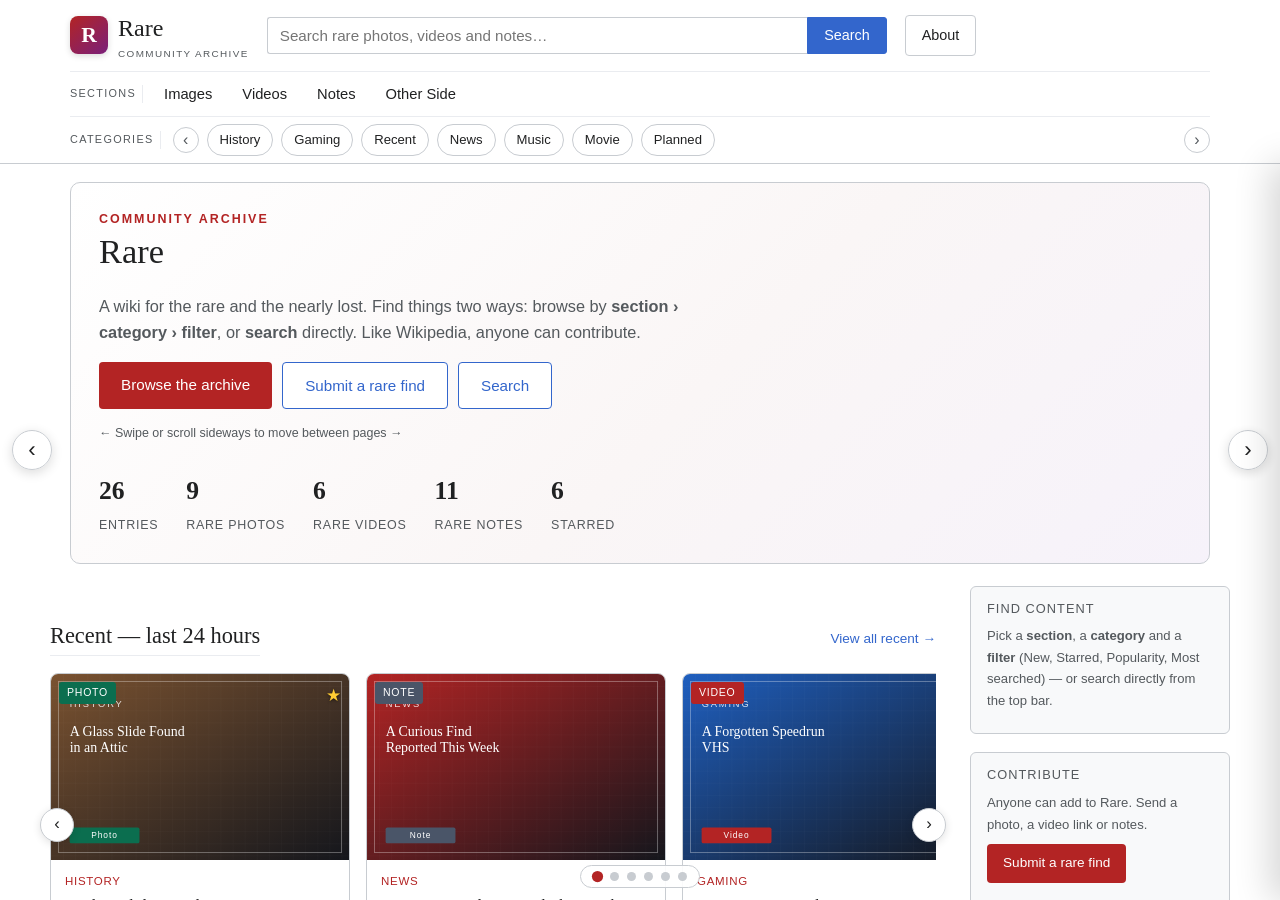
==== commit 0bb0c23a: "Fix responsive overflow: rare.html" ====
--- a/rare.html
+++ b/rare.html
@@ -44,7 +44,7 @@
 /* ---------- Header ---------- */
 .site-header{background:#fff;border-bottom:1px solid var(--border);position:sticky;top:0;z-index:50}
 .header-top{display:flex;align-items:center;gap:22px;padding:10px 0}
-.brand{display:flex;align-items:center;gap:10px;font-family:var(--serif);font-size:1.5rem;color:var(--text);white-space:nowrap}
+.brand{display:flex;align-items:center;gap:10px;font-family:var(--serif);font-size:1.5rem;color:var(--text);white-space:nowrap;flex:0 0 auto}
 .brand:hover{text-decoration:none}
 .brand-mark{
   width:38px;height:38px;border-radius:8px;display:grid;place-items:center;
@@ -54,9 +54,9 @@
 .brand small{display:block;font-family:var(--sans);font-size:.62rem;letter-spacing:.14em;
   text-transform:uppercase;color:var(--muted);margin-top:-3px}
 
-.search-form{position:relative;flex:1;max-width:620px;display:flex}
+.search-form{position:relative;flex:1 1 auto;min-width:0;max-width:620px;display:flex}
 .search-form input[type=search]{
-  flex:1;padding:9px 12px;font-size:.95rem;border:1px solid var(--border);
+  flex:1;min-width:0;padding:9px 12px;font-size:.95rem;border:1px solid var(--border);
   border-right:none;border-radius:3px 0 0 3px;background:#fff;color:var(--text);outline:none
 }
 .search-form input[type=search]:focus{border-color:var(--link);box-shadow:inset 0 0 0 1px var(--link)}
@@ -246,8 +246,12 @@
 
 /* three-tier header */
 .tier1{display:flex;align-items:center;gap:18px;padding:9px 0}
-.tier2{display:flex;align-items:center;gap:4px;border-top:1px solid var(--border-soft);padding:3px 0}
-.tier3{display:flex;align-items:center;gap:8px;border-top:1px solid var(--border-soft);padding:5px 0}
+.tier2{display:flex;align-items:center;gap:4px;border-top:1px solid var(--border-soft);padding:3px 0;
+  flex-wrap:nowrap;overflow-x:auto;scrollbar-width:none;-ms-overflow-style:none}
+.tier2::-webkit-scrollbar{height:0}
+.tier2 a{flex:0 0 auto}
+.tier3{display:flex;align-items:center;gap:8px;border-top:1px solid var(--border-soft);padding:5px 0;
+  flex-wrap:nowrap;overflow:hidden}
 .tier-label{font-size:.68rem;letter-spacing:.12em;text-transform:uppercase;color:var(--muted);
   flex:0 0 auto;padding-right:6px;border-right:1px solid var(--border-soft);margin-right:4px}
 .tier2 a{padding:7px 13px;font-size:.92rem;color:var(--text);border-radius:3px;white-space:nowrap}
@@ -255,7 +259,7 @@
 .tier2 a.active{background:var(--rare-soft);color:var(--rare);font-weight:600}
 
 /* horizontally scrolling category strip (tier 3) */
-.cat-strip{flex-wrap:nowrap;overflow-x:auto;scroll-snap-type:x proximity;scrollbar-width:none;
+.cat-strip{flex:1 1 auto;min-width:0;flex-wrap:nowrap;overflow-x:auto;scroll-snap-type:x proximity;scrollbar-width:none;
   -ms-overflow-style:none;margin:0;padding:2px 0}
 .cat-strip::-webkit-scrollbar{height:0}
 .cat-strip .chip{flex:0 0 auto;scroll-snap-align:start}
@@ -315,6 +319,11 @@
 @media(max-width:900px){
   .nav-arrow{display:none}
   .tier2 a{padding:7px 9px;font-size:.85rem}
+}
+@media(max-width:760px){
+  .tier1{flex-wrap:wrap;gap:10px}
+  .search-form{flex-basis:100%;order:3;max-width:none}
+  .about-link{order:2;margin-left:auto}
 }
 @media(max-width:620px){
   .tier-label{display:none}
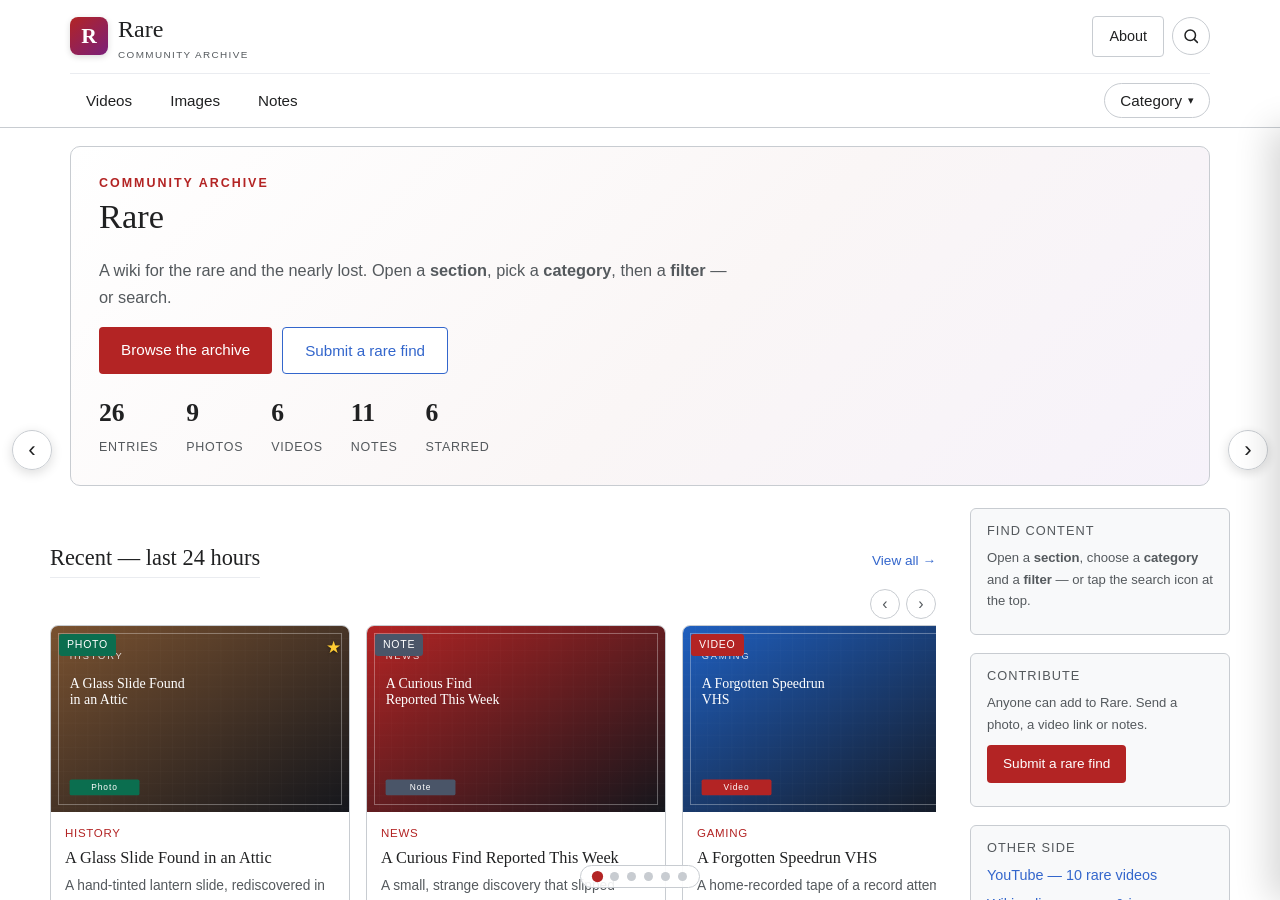
==== commit 2345f74a: "Two-tier header: rare.html" ====
--- a/rare.html
+++ b/rare.html
@@ -244,28 +244,30 @@
 body.shell{overflow:hidden;display:flex;flex-direction:column;height:100vh}
 body.shell #site-header{flex:0 0 auto;z-index:60}
 
-/* three-tier header */
-.tier1{display:flex;align-items:center;gap:18px;padding:9px 0}
-.tier2{display:flex;align-items:center;gap:4px;border-top:1px solid var(--border-soft);padding:3px 0;
+/* two-tier header */
+.tier1{display:flex;align-items:center;justify-content:space-between;gap:12px;padding:10px 0}
+.tier1-right{display:flex;align-items:center;gap:8px;flex:0 0 auto}
+.icon-btn{width:38px;height:38px;border:1px solid var(--border);border-radius:50%;background:#fff;
+  display:grid;place-items:center;color:var(--text);cursor:pointer;padding:0}
+.icon-btn:hover{border-color:var(--link);color:var(--link)}
+.tier2-bar{display:flex;align-items:center;gap:6px;border-top:1px solid var(--border-soft);padding:5px 0}
+.tier2{display:flex;align-items:center;gap:6px;flex:1 1 auto;min-width:0;
   flex-wrap:nowrap;overflow-x:auto;scrollbar-width:none;-ms-overflow-style:none}
 .tier2::-webkit-scrollbar{height:0}
-.tier2 a{flex:0 0 auto}
-.tier3{display:flex;align-items:center;gap:8px;border-top:1px solid var(--border-soft);padding:5px 0;
-  flex-wrap:nowrap;overflow:hidden}
-.tier-label{font-size:.68rem;letter-spacing:.12em;text-transform:uppercase;color:var(--muted);
-  flex:0 0 auto;padding-right:6px;border-right:1px solid var(--border-soft);margin-right:4px}
-.tier2 a{padding:7px 13px;font-size:.92rem;color:var(--text);border-radius:3px;white-space:nowrap}
+.tier2 a{padding:8px 15px;font-size:.95rem;color:var(--text);border-radius:999px;white-space:nowrap;flex:0 0 auto;border:1px solid transparent}
 .tier2 a:hover{background:var(--panel);text-decoration:none}
-.tier2 a.active{background:var(--rare-soft);color:var(--rare);font-weight:600}
-
-/* horizontally scrolling category strip (tier 3) */
-.cat-strip{flex:1 1 auto;min-width:0;flex-wrap:nowrap;overflow-x:auto;scroll-snap-type:x proximity;scrollbar-width:none;
-  -ms-overflow-style:none;margin:0;padding:2px 0}
-.cat-strip::-webkit-scrollbar{height:0}
-.cat-strip .chip{flex:0 0 auto;scroll-snap-align:start}
-.strip-nav{flex:0 0 auto;width:26px;height:26px;border:1px solid var(--border);background:#fff;border-radius:50%;
-  cursor:pointer;color:var(--muted);display:grid;place-items:center;font-size:1rem;line-height:1;padding:0}
-.strip-nav:hover{border-color:var(--link);color:var(--link)}
+.tier2 a.active{background:var(--rare-soft);border-color:var(--rare);color:var(--rare);font-weight:600}
+.cat-menu-wrap{position:relative;flex:0 0 auto}
+.cat-menu-btn{display:inline-flex;align-items:center;gap:6px;padding:8px 15px;font-family:inherit;font-size:.95rem;
+  border:1px solid var(--border);border-radius:999px;background:#fff;color:var(--text);cursor:pointer;white-space:nowrap}
+.cat-menu-btn:hover{border-color:var(--link);color:var(--link)}
+.cat-menu-btn .caret{font-size:.7rem}
+.cat-menu{position:absolute;right:0;top:calc(100% + 8px);min-width:220px;background:#fff;border:1px solid var(--border);
+  border-radius:10px;box-shadow:0 14px 40px rgba(0,0,0,.16);padding:8px;display:none;z-index:90}
+.cat-menu.open{display:block}
+.cat-menu a{display:block;padding:9px 12px;border-radius:7px;color:var(--text);font-size:.92rem;white-space:nowrap}
+.cat-menu a:hover{background:var(--panel);text-decoration:none}
+.cat-menu-sep{height:1px;background:var(--border-soft);margin:6px 4px}
 
 /* track + panels */
 .track{flex:1 1 auto;display:flex;overflow-x:auto;overflow-y:hidden;scroll-snap-type:x mandatory;
@@ -280,18 +282,17 @@
 .scroll-hint{font-size:.78rem;color:var(--muted);display:inline-flex;align-items:center;gap:6px}
 
 /* horizontal card rows */
-.row-wrap{position:relative}
-.row{display:flex;gap:16px;overflow-x:auto;scroll-snap-type:x proximity;padding:6px 2px 14px;
+.row-block{position:relative}
+.row-nav{display:flex;justify-content:flex-end;gap:6px;margin:0 0 4px}
+.rn{width:30px;height:30px;border:1px solid var(--border);background:#fff;border-radius:50%;cursor:pointer;
+  color:var(--muted);display:grid;place-items:center;font-size:1rem;line-height:1;padding:0}
+.rn:hover{border-color:var(--link);color:var(--link)}
+.row{display:flex;gap:16px;overflow-x:auto;scroll-snap-type:x proximity;padding:2px 2px 14px;
   -webkit-overflow-scrolling:touch;scrollbar-width:thin}
 .row::-webkit-scrollbar{height:8px}
 .row::-webkit-scrollbar-thumb{background:#c8ccd1;border-radius:8px}
 .row .card{flex:0 0 300px;scroll-snap-align:start}
 .row .platform{flex:0 0 250px}
-.row-arrow{position:absolute;top:38%;width:34px;height:34px;border-radius:50%;border:1px solid var(--border);
-  background:#fff;color:var(--text);cursor:pointer;box-shadow:0 2px 8px rgba(0,0,0,.12);z-index:3;
-  display:grid;place-items:center;font-size:1.05rem;line-height:1}
-.row-arrow:hover{border-color:var(--link);color:var(--link)}
-.row-arrow.l{left:-10px}.row-arrow.r{right:-10px}
 
 /* big panel arrows */
 .nav-arrow{position:fixed;top:50%;transform:translateY(-50%);z-index:65;width:40px;height:40px;border-radius:50%;
@@ -321,9 +322,9 @@
   .tier2 a{padding:7px 9px;font-size:.85rem}
 }
 @media(max-width:760px){
-  .tier1{flex-wrap:wrap;gap:10px}
-  .search-form{flex-basis:100%;order:3;max-width:none}
-  .about-link{order:2;margin-left:auto}
+  .tier1{gap:8px}
+  .tier2 a{padding:7px 12px;font-size:.9rem}
+  .cat-menu-btn{padding:7px 12px;font-size:.9rem}
 }
 @media(max-width:620px){
   .tier-label{display:none}
@@ -625,18 +626,16 @@
 
 </script>
 <script>
-/* Rare — horizontal-scroll shell with a two-way way to find content:
-   (1) pick a section (Images / Videos / Notes) > pick a category > pick a filter
-       (New / Starred / Popularity / Most searched), or
-   (2) search directly from the top bar.
-   Opening any entry applies its own section + category automatically.
-   Tier 1: brand(=Home link) · search · About   Tier 2: sections   Tier 3: categories. */
+/* Rare — horizontal-scroll shell.
+   Tier 1: brand (=Home) · About · search icon (opens the search panel).
+   Tier 2: sections (Videos · Images · Notes) · a Category pop-up menu.
+   No third row. Content is found by section > category > filter, or by search.
+   Opening an entry applies its own section + category automatically. */
 (function () {
   var S = window.RARE_SITE, CATS = window.RARE_CATEGORIES, ITEMS = window.RARE_ITEMS;
   var COL = window.RARE_COLLECTION || { platforms: [], youtube: [], wikipedia: { pages: [], images: [] } };
   var PANELS = [["home", "Home"], ["images", "Images"], ["videos", "Videos"], ["notes", "Notes"], ["about", "About Us"], ["otherside", "Other Side"]];
   var SECTION_LABEL = { photo: "Images", video: "Videos", note: "Notes" };
-  var SECTION_SLUG = { photo: "images", video: "videos", note: "notes" };
   var CAT_KEYS = CATS.map(function (c) { return c.key; });
   var FILTERS = [["new", "New"], ["starred", "Starred"], ["popularity", "Popularity"], ["searches", "Most searched"]];
 
@@ -689,9 +688,10 @@
   }
   function row(items) {
     if (!items.length) return '<p class="lead">No entries match this filter yet.</p>';
-    return '<div class="row-wrap"><button class="row-arrow l" aria-label="Scroll left">\u2039</button>' +
-      '<div class="row">' + items.map(card).join("") + "</div>" +
-      '<button class="row-arrow r" aria-label="Scroll right">\u203a</button></div>';
+    return '<div class="row-block"><div class="row-nav">' +
+      '<button type="button" class="rn" data-dir="-1" aria-label="Scroll left">\u2039</button>' +
+      '<button type="button" class="rn" data-dir="1" aria-label="Scroll right">\u203a</button></div>' +
+      '<div class="row">' + items.map(card).join("") + "</div></div>";
   }
   function grid(items) {
     if (!items.length) return '<p class="lead">No entries match this filter yet.</p>';
@@ -713,7 +713,7 @@
   }
   function linkCard(x) { return '<a class="link-card" href="' + x.url + '" target="_blank" rel="noopener"><b>' + esc(x.title) + "</b><small>" + esc(x.desc) + '</small><span class="ext">\u2197</span></a>'; }
 
-  /* ---------- the filtering engine ---------- */
+  /* ---------- filtering engine ---------- */
   function listFor(type, category, filter) {
     var list = ITEMS.slice();
     if (type) list = list.filter(function (it) { return it.type === type; });
@@ -744,8 +744,7 @@
       '<div class="browse-results"></div>';
   }
   function renderBrowse(bar) {
-    var wrap = bar.parentNode;
-    var res = wrap.querySelector(".browse-results");
+    var wrap = bar.parentNode, res = wrap.querySelector(".browse-results");
     if (!res) return;
     var typeSel = bar.querySelector(".bb-type");
     var type = typeSel ? typeSel.value : (bar.getAttribute("data-type") || "");
@@ -756,15 +755,14 @@
     var bits = [];
     if (type) bits.push(SECTION_LABEL[type]);
     if (cat && cat !== "All") bits.push(cat);
-    var label = bits.length ? bits.join(" \u00b7 ") : "Everything";
-    res.innerHTML = '<p class="tagline">' + esc(label) + " \u2014 <b>" + list.length + "</b> entr" + (list.length === 1 ? "y" : "ies") + "</p>" + row(list);
+    res.innerHTML = '<p class="tagline">' + esc(bits.length ? bits.join(" \u00b7 ") : "Everything") + " \u2014 <b>" + list.length + "</b> entr" + (list.length === 1 ? "y" : "ies") + "</p>" + row(list);
   }
   function wireBrowse(scope) {
     var bars = (scope || document).querySelectorAll(".browse-bar");
     for (var i = 0; i < bars.length; i++) {
       (function (bar) {
-        var cat = bar.querySelector(".bb-cat");
-        var typeSel = bar.querySelector(".bb-type");
+        if (bar.getAttribute("data-wired")) return; bar.setAttribute("data-wired", "1");
+        var cat = bar.querySelector(".bb-cat"), typeSel = bar.querySelector(".bb-type");
         if (cat) cat.addEventListener("change", function () { renderBrowse(bar); });
         if (typeSel) typeSel.addEventListener("change", function () { renderBrowse(bar); });
         var chips = bar.querySelectorAll(".fchip");
@@ -772,8 +770,7 @@
           chips[c].addEventListener("click", function () {
             var all = bar.querySelectorAll(".fchip");
             for (var k = 0; k < all.length; k++) all[k].classList.remove("active");
-            this.classList.add("active");
-            renderBrowse(bar);
+            this.classList.add("active"); renderBrowse(bar);
           });
         }
         renderBrowse(bar);
@@ -781,30 +778,29 @@
     }
   }
 
-  /* ---------- three-tier header ---------- */
+  /* ---------- two-tier header ---------- */
   function headerHTML(activePanel) {
-    var tier2 = [["images", "Images"], ["videos", "Videos"], ["notes", "Notes"], ["otherside", "Other Side"]]
+    var tier2 = [["videos", "Videos"], ["images", "Images"], ["notes", "Notes"]]
       .map(function (p) { return '<a href="#' + p[0] + '" data-panel="' + p[0] + '"' + (activePanel === p[0] ? ' class="active"' : "") + ">" + p[1] + "</a>"; }).join("");
-    var tier3 = CATS.map(function (c) { return '<a class="chip" href="#cat:' + encodeURIComponent(c.key) + '">' + esc(c.key) + "</a>"; }).join("");
+    var menu = CAT_KEYS.map(function (k) { return '<a role="menuitem" href="#cat:' + encodeURIComponent(k) + '">' + esc(k) + "</a>"; }).join("");
     return '<div class="wrap">' +
-      /* tier 1: brand (=Home link) · search · About */
+      /* tier 1: brand (=Home) · About · search icon */
       '<div class="tier1"><a class="brand" href="#home" title="Home"><span class="brand-mark">R</span><span>Rare<small>community archive</small></span></a>' +
-      '<form class="search-form" id="search-form" role="search" autocomplete="off">' +
-      '<input type="search" id="global-search" placeholder="Search rare photos, videos and notes\u2026" aria-label="Search Rare">' +
-      '<button type="submit">Search</button><div class="suggest" id="suggest" role="listbox"></div></form>' +
-      '<a class="about-link' + (activePanel === "about" ? " active" : "") + '" href="#about" data-panel="about">About</a></div>' +
-      /* tier 2: sections */
-      '<nav class="tier2" aria-label="Sections"><span class="tier-label">Sections</span>' + tier2 + "</nav>" +
-      /* tier 3: categories */
-      '<nav class="tier3" aria-label="Categories"><span class="tier-label">Categories</span>' +
-      '<button class="strip-nav" id="strip-l" aria-label="Scroll categories left">\u2039</button>' +
-      '<div class="cat-strip" id="cat-strip">' + tier3 + "</div>" +
-      '<button class="strip-nav" id="strip-r" aria-label="Scroll categories right">\u203a</button></nav></div>';
+      '<div class="tier1-right">' +
+      '<a class="about-link' + (activePanel === "about" ? " active" : "") + '" href="#about" data-panel="about">About</a>' +
+      '<button type="button" class="icon-btn" id="search-toggle" aria-label="Search" title="Search">' +
+      '<svg width="18" height="18" viewBox="0 0 24 24" fill="none" stroke="currentColor" stroke-width="2" stroke-linecap="round"><circle cx="11" cy="11" r="7"/><path d="M20.5 20.5l-4-4"/></svg>' +
+      "</button></div></div>" +
+      /* tier 2: sections · category pop-up */
+      '<div class="tier2-bar"><nav class="tier2" aria-label="Sections">' + tier2 + "</nav>" +
+      '<div class="cat-menu-wrap"><button type="button" class="cat-menu-btn" id="cat-menu-btn" aria-haspopup="true" aria-expanded="false">Category <span class="caret">\u25BE</span></button>' +
+      '<div class="cat-menu" id="cat-menu" role="menu">' + menu +
+      '<div class="cat-menu-sep"></div><a role="menuitem" href="#otherside">Other Side Collection</a></div></div></div></div>';
   }
 
   /* ---------- panels ---------- */
   function sidebar() {
-    return '<aside class="sidebar"><div class="side-box"><h3>Find content</h3><p class="small">Pick a <b>section</b>, a <b>category</b> and a <b>filter</b> (New, Starred, Popularity, Most searched) \u2014 or search directly from the top bar.</p></div>' +
+    return '<aside class="sidebar"><div class="side-box"><h3>Find content</h3><p class="small">Open a <b>section</b>, choose a <b>category</b> and a <b>filter</b> \u2014 or tap the search icon at the top.</p></div>' +
       '<div class="side-box"><h3>Contribute</h3><p class="small">Anyone can add to Rare. Send a photo, a video link or notes.</p><p><a class="btn" href="#about" style="padding:8px 16px;font-size:.85rem">Submit a rare find</a></p></div>' +
       '<div class="side-box"><h3>Other Side</h3><ul><li><a href="#open:youtube">YouTube \u2014 10 rare videos</a></li><li><a href="#open:wikipedia">Wikipedia \u2014 pages &amp; images</a></li><li><a href="#otherside">All platforms</a></li></ul></div>' +
       '<div class="side-box"><h3>Contact</h3><ul><li>\u2709 <a href="mailto:' + S.email + '">' + esc(S.email) + '</a></li><li>\uD83D\uDCAC <a href="' + S.whatsappLink + '" target="_blank" rel="noopener">WhatsApp ' + esc(S.whatsapp) + "</a></li></ul></div></aside>";
@@ -819,23 +815,20 @@
       return '<a class="card" style="text-decoration:none" href="#cat:' + encodeURIComponent(c.key) + '"><div class="body"><div class="cat">Category</div><h3>' + c.key + "</h3><p>" + c.blurb + '</p><div class="meta"><span>' + count + " entr" + (count === 1 ? "y" : "ies") + "</span><span>Open &rarr;</span></div></div></a>";
     }).join("");
     return '<div class="wrap"><section class="hero"><div class="kicker">Community archive</div><h1>Rare</h1>' +
-      '<p class="lead" style="max-width:70ch">A wiki for the rare and the nearly lost. Find things two ways: browse by <b>section \u203a category \u203a filter</b>, or <b>search</b> directly. Like Wikipedia, anyone can contribute.</p>' +
-      '<div class="hero-actions"><a class="btn" href="#images">Browse the archive</a><a class="btn ghost" href="#about">Submit a rare find</a><a class="btn ghost" href="#open:search">Search</a></div>' +
-      '<p class="scroll-hint" style="margin-top:14px">\u2190 Swipe or scroll sideways to move between pages \u2192</p>' +
-      '<div class="stat-row"><div class="stat"><b>' + ITEMS.length + '</b><span>Entries</span></div><div class="stat"><b>' + n(function (x) { return x.type === "photo"; }) + '</b><span>Rare photos</span></div><div class="stat"><b>' + n(function (x) { return x.type === "video"; }) + '</b><span>Rare videos</span></div><div class="stat"><b>' + n(function (x) { return x.type === "note"; }) + '</b><span>Rare notes</span></div><div class="stat"><b>' + starred.length + '</b><span>Starred</span></div></div></section></div>' +
+      '<p class="lead" style="max-width:70ch">A wiki for the rare and the nearly lost. Open a <b>section</b>, pick a <b>category</b>, then a <b>filter</b> \u2014 or search.</p>' +
+      '<div class="hero-actions"><a class="btn" href="#images">Browse the archive</a><a class="btn ghost" href="#about">Submit a rare find</a></div>' +
+      '<div class="stat-row"><div class="stat"><b>' + ITEMS.length + '</b><span>Entries</span></div><div class="stat"><b>' + n(function (x) { return x.type === "photo"; }) + '</b><span>Photos</span></div><div class="stat"><b>' + n(function (x) { return x.type === "video"; }) + '</b><span>Videos</span></div><div class="stat"><b>' + n(function (x) { return x.type === "note"; }) + '</b><span>Notes</span></div><div class="stat"><b>' + starred.length + '</b><span>Starred</span></div></div></section></div>' +
       '<div class="wrap layout"><main>' +
-      '<div class="section-head"><h2>Recent \u2014 last 24 hours</h2><a class="more" href="#cat:Recent">View all recent &rarr;</a></div>' + row(recent) +
-      '<div class="section-head"><h2>Starred picks</h2><span class="scroll-hint">scroll \u2192</span></div>' + row(starred) +
-      '<div class="section-head"><h2>Most popular</h2><span class="scroll-hint">scroll \u2192</span></div>' + row(listFor("", "All", "popularity").slice(0, 8)) +
-      '<div class="section-head"><h2>Browse by category</h2><span class="scroll-hint">scroll \u2192</span></div><div class="row-wrap"><button class="row-arrow l">\u2039</button><div class="row">' + cats + '</div><button class="row-arrow r">\u203a</button></div>' +
+      '<div class="section-head"><h2>Recent \u2014 last 24 hours</h2><a class="more" href="#cat:Recent">View all &rarr;</a></div>' + row(recent) +
+      '<div class="section-head"><h2>Starred picks</h2></div>' + row(starred) +
+      '<div class="section-head"><h2>Most popular</h2></div>' + row(listFor("", "All", "popularity").slice(0, 8)) +
+      '<div class="section-head"><h2>Browse by category</h2></div>' + '<div class="row-block"><div class="row">' + cats + "</div></div>" +
       '<h2>Other Side Collection</h2><section class="collection-hero"><img src="data:image/svg+xml;charset=utf-8,%3Csvg%20xmlns%3D%22http%3A//www.w3.org/2000/svg%22%20viewBox%3D%220%200%2064%2064%22%20role%3D%22img%22%20aria-label%3D%22Other%20Side%20Collection%22%3E%0A%20%20%3Cdefs%3E%0A%20%20%20%20%3ClinearGradient%20id%3D%22g%22%20x1%3D%220%22%20y1%3D%220%22%20x2%3D%221%22%20y2%3D%221%22%3E%0A%20%20%20%20%20%20%3Cstop%20offset%3D%220%22%20stop-color%3D%22%23b32424%22/%3E%3Cstop%20offset%3D%221%22%20stop-color%3D%22%235b1f9e%22/%3E%0A%20%20%20%20%3C/linearGradient%3E%0A%20%20%20%20%3CradialGradient%20id%3D%22h%22%20cx%3D%220.5%22%20cy%3D%220.45%22%20r%3D%220.65%22%3E%0A%20%20%20%20%20%20%3Cstop%20offset%3D%220%22%20stop-color%3D%22%232b2f4a%22/%3E%3Cstop%20offset%3D%221%22%20stop-color%3D%22%230b0d18%22/%3E%0A%20%20%20%20%3C/radialGradient%3E%0A%20%20%3C/defs%3E%0A%20%20%3Ccircle%20cx%3D%2232%22%20cy%3D%2232%22%20r%3D%2230%22%20fill%3D%22url%28%23g%29%22/%3E%0A%20%20%3Ccircle%20cx%3D%2232%22%20cy%3D%2232%22%20r%3D%2221%22%20fill%3D%22url%28%23h%29%22/%3E%0A%20%20%3Cellipse%20cx%3D%2232%22%20cy%3D%2232%22%20rx%3D%2227%22%20ry%3D%2210%22%20fill%3D%22none%22%20stroke%3D%22%23ffffff%22%20stroke-opacity%3D%220.6%22%20stroke-width%3D%222%22%20transform%3D%22rotate%28-22%2032%2032%29%22/%3E%0A%20%20%3Ccircle%20cx%3D%2251%22%20cy%3D%2219%22%20r%3D%223.4%22%20fill%3D%22%23ffd166%22/%3E%0A%20%20%3Ccircle%20cx%3D%2213%22%20cy%3D%2245%22%20r%3D%222.2%22%20fill%3D%22%23ffffff%22%20fill-opacity%3D%220.85%22/%3E%0A%20%20%3Ccircle%20cx%3D%2232%22%20cy%3D%2232%22%20r%3D%224.2%22%20fill%3D%22%23ffffff%22/%3E%0A%20%20%3Ccircle%20cx%3D%2232%22%20cy%3D%2232%22%20r%3D%221.7%22%20fill%3D%22%23b32424%22/%3E%0A%3C/svg%3E%0A" alt="" onerror="this.style.display=\'none\'"><div><h1 style="font-size:1.5rem">Other Side Collection</h1><p class="lead" style="margin:0 0 12px">10 rare YouTube videos, Wikipedia pages and images, and links to Instagram, Facebook and the Internet Archive.</p><a class="btn" href="#otherside">Open the Other Side &rarr;</a></div></section>' +
       "</main>" + sidebar() + "</div>";
   }
   function pSection(type, title, kicker, lead) {
-    return '<div class="wrap layout"><main><div class="panel-head"><div><div class="panel-kicker">' + kicker + '</div><h1 style="border:none;margin:0">' + title + "</h1></div>" +
-      '<span class="scroll-hint">scroll sideways \u2192</span></div><p class="lead">' + lead + "</p>" +
-      '<div class="browse-wrap">' + toolbar(type, "All", "new", {}) + "</div>" +
-      "</main>" + sidebar() + "</div>";
+    return '<div class="wrap layout"><main><div class="panel-head"><div><div class="panel-kicker">' + kicker + '</div><h1 style="border:none;margin:0">' + title + "</h1></div></div><p class=\"lead\">" + lead + "</p>" +
+      '<div class="browse-wrap">' + toolbar(type, "All", "new", {}) + "</div></main>" + sidebar() + "</div>";
   }
   function pAbout() {
     return '<div class="wrap layout"><main><div class="panel-kicker">About</div><h1>About Us</h1>' +
@@ -858,8 +851,8 @@
   }
   function pOtherside() {
     return '<div class="wrap layout"><main><div class="panel-kicker">Beyond the archive</div><h1 style="border:none">Other Side Collection</h1>' +
-      '<p class="lead">The rare things that live somewhere else \u2014 our shelf of outside sources. Scroll the row sideways to browse the platforms.</p>' +
-      '<div class="row-wrap"><button class="row-arrow l">\u2039</button><div class="row">' + COL.platforms.map(platformCard).join("") + '</div><button class="row-arrow r">\u203a</button></div>' +
+      '<p class="lead">The rare things that live somewhere else \u2014 our shelf of outside sources.</p>' +
+      '<div class="row-block"><div class="row-nav"><button class="rn" data-dir="-1" aria-label="Scroll left">\u2039</button><button class="rn" data-dir="1" aria-label="Scroll right">\u203a</button></div><div class="row">' + COL.platforms.map(platformCard).join("") + "</div></div>" +
       '<h2>Start here</h2><div class="grid">' +
       '<a class="card" style="text-decoration:none" href="#open:youtube"><div class="body"><div class="cat">Other Side &middot; YouTube</div><h3>10 rare videos</h3><p>From the oldest surviving film of 1888 to lost 1984 footage \u2014 real, watchable, rare.</p><div class="meta"><span>By link</span><span>Open &rarr;</span></div></div></a>' +
       '<a class="card" style="text-decoration:none" href="#open:wikipedia"><div class="body"><div class="cat">Other Side &middot; Wikipedia</div><h3>Pages &amp; images</h3><p>Rare pages on lost media and rediscovered films, plus free historical images.</p><div class="meta"><span>Pages + images</span><span>Open &rarr;</span></div></div></a>' +
@@ -879,14 +872,11 @@
     sheet.scrollTop = 0;
     var b = document.getElementById("sheet-back");
     if (b) b.addEventListener("click", closeSheet);
-    wireRows(sheet);
-    wireBrowse(sheet);
+    wireRows(sheet); wireBrowse(sheet);
     var ctas = sheet.querySelectorAll(".browse-cta");
     for (var i = 0; i < ctas.length; i++) {
       (function (btn) {
-        btn.addEventListener("click", function () {
-          openBrowse(btn.getAttribute("data-type") || "", btn.getAttribute("data-cat") || "All", "new");
-        });
+        btn.addEventListener("click", function () { openBrowse(btn.getAttribute("data-type") || "", btn.getAttribute("data-cat") || "All", "new"); });
       })(ctas[i]);
     }
   }
@@ -899,7 +889,6 @@
     if (it.type === "photo") media = '<figure class="detail-figure"><img src="' + thumb(it) + '" alt="' + esc(it.title) + '"><figcaption>' + esc(it.title) + " \u00b7 " + esc(it.source) + "</figcaption></figure>";
     else if (it.type === "video") media = '<figure class="detail-figure"><div class="video-frame"><div class="play">\u25B6</div></div><figcaption>Video entry \u00b7 placeholder player.</figcaption></figure>';
     var rel = ITEMS.filter(function (x) { return x.category === it.category && x.id !== it.id; }).slice(0, 6);
-    /* automatic section + category applied to this entry */
     openSheet(it.title,
       '<div class="detail-head"><h1 style="border:none;margin:0">' + esc(it.title) + '</h1><span class="badge ' + it.type + '" style="position:static">' + TYPE_LABEL[it.type] + "</span>" +
       (it.starred ? '<span class="star star-inline">\u2605 Starred</span>' : "") + "</div>" +
@@ -914,8 +903,7 @@
   }
   function openBrowse(type, category, filter) {
     var title = (type ? SECTION_LABEL[type] : "Everything") + (category && category !== "All" ? " \u00b7 " + category : "");
-    openSheet(title, '<p class="lead">Choose a section, a category and a filter to narrow the archive.</p>' +
-      '<div class="browse-wrap">' + toolbar(type || "", category || "All", filter || "new", { sectionSelect: true }) + "</div>");
+    openSheet(title, '<div class="browse-wrap">' + toolbar(type || "", category || "All", filter || "new", { sectionSelect: true }) + "</div>");
   }
   function openCategory(key) {
     var meta = CATS.filter(function (c) { return c.key === key; })[0] || CATS[0];
@@ -925,16 +913,15 @@
   function openSearch(q) {
     var res = search(q);
     openSheet("Search the archive",
-      '<p class="lead">Direct search across every section and category.</p>' +
       '<form class="search-form" id="sheet-search" role="search" style="max-width:720px;margin:0 0 14px"><input type="search" id="sheet-q" value="' + esc(q) + '" placeholder="Search rare photos, videos and notes\u2026"><button type="submit">Search</button></form>' +
       '<p class="tagline">' + (q ? "<b>" + res.length + "</b> result" + (res.length === 1 ? "" : "s") + " for \u201c" + esc(q) + "\u201d" : "Type a word \u2014 try \u201cprototype\u201d, \u201cdemo\u201d, \u201cmap\u201d or \u201clost\u201d.") + "</p>" + (q ? grid(res) : ""));
     var f = document.getElementById("sheet-search");
     if (f) f.addEventListener("submit", function (e) { e.preventDefault(); openSearch(document.getElementById("sheet-q").value.trim()); });
+    var si = document.getElementById("sheet-q");
+    if (si) { try { si.focus(); } catch (e) {} }
   }
   function openYoutube() {
     openSheet("Other Side \u201a YouTube", '<p class="lead">Ten rare videos, kept by link. Each opens on YouTube in a new tab \u2014 nothing is copied, and all credit stays with the original uploaders.</p>' +
-      '<p class="small"><b>' + COL.youtube.length + '</b> rare videos \u2014 scroll the row \u2192</p>' +
-      '<div class="row-wrap"><button class="row-arrow l">\u2039</button><div class="row">' + COL.youtube.map(function (v) { return '<div style="flex:0 0 300px">' + videoCard(v) + "</div>"; }).join("") + '</div><button class="row-arrow r">\u203a</button></div>' +
       "<h2>All videos</h2><div class=\"yt-grid\">" + COL.youtube.map(videoCard).join("") + "</div>" +
       '<div class="notice">External YouTube links \u2014 if a video is removed by its owner the link may stop working.</div>');
   }
@@ -964,7 +951,7 @@
   }
 
   /* ---------- wiring ---------- */
-  var track, panels = [], idx = 0;
+  var track, idx = 0;
   function panelIndex(key) { for (var i = 0; i < PANELS.length; i++) if (PANELS[i][0] === key) return i; return 0; }
   function goTo(key) {
     idx = panelIndex(key);
@@ -980,35 +967,29 @@
   function currentIndex() { return Math.round(track.scrollLeft / Math.max(1, track.clientWidth)); }
 
   function wireRows(scope) {
-    var wraps = (scope || document).querySelectorAll(".row-wrap");
-    for (var i = 0; i < wraps.length; i++) {
-      (function (w) {
-        var r = w.querySelector(".row"), l = w.querySelector(".row-arrow.l"), rr = w.querySelector(".row-arrow.r");
-        if (!r || r.getAttribute("data-wired")) return; r.setAttribute("data-wired", "1");
-        if (l) l.addEventListener("click", function () { r.scrollBy({ left: -r.clientWidth * 0.85, behavior: "smooth" }); });
-        if (rr) rr.addEventListener("click", function () { r.scrollBy({ left: r.clientWidth * 0.85, behavior: "smooth" }); });
-      })(wraps[i]);
+    var navs = (scope || document).querySelectorAll(".row-nav");
+    for (var i = 0; i < navs.length; i++) {
+      (function (nav) {
+        if (nav.getAttribute("data-wired")) return; nav.setAttribute("data-wired", "1");
+        var block = nav.parentNode, r = block ? block.querySelector(".row") : null;
+        if (!r) return;
+        var btns = nav.querySelectorAll(".rn");
+        for (var b = 0; b < btns.length; b++) {
+          (function (btn) {
+            btn.addEventListener("click", function () { r.scrollBy({ left: parseInt(btn.getAttribute("data-dir"), 10) * r.clientWidth * 0.85, behavior: "smooth" }); });
+          })(btns[b]);
+        }
+      })(navs[i]);
     }
   }
   function wireHeader() {
-    var strip = document.getElementById("cat-strip");
-    var sl = document.getElementById("strip-l"), sr = document.getElementById("strip-r");
-    if (sl) sl.addEventListener("click", function () { strip.scrollBy({ left: -180, behavior: "smooth" }); });
-    if (sr) sr.addEventListener("click", function () { strip.scrollBy({ left: 180, behavior: "smooth" }); });
-    var form = document.getElementById("search-form"), input = document.getElementById("global-search"), box = document.getElementById("suggest");
-    if (form) form.addEventListener("submit", function (e) { e.preventDefault(); openSearch(input.value.trim()); });
-    if (input && box) {
-      input.addEventListener("input", function () {
-        var q = input.value.trim();
-        if (q.length < 2) { box.classList.remove("open"); box.innerHTML = ""; return; }
-        var hits = search(q).slice(0, 6);
-        if (!hits.length) { box.innerHTML = '<div class="s-empty">No matches for \u201c' + esc(q) + '\u201d</div>'; box.classList.add("open"); return; }
-        box.innerHTML = hits.map(function (it) {
-          return '<a href="#item:' + encodeURIComponent(it.id) + '"><span class="s-type ' + it.type + '">' + TYPE_LABEL[it.type] + "</span><span>" + esc(it.title) + " <span style='color:#72777d'>\u00b7 " + esc(it.category) + "</span></span></a>";
-        }).join("");
-        box.classList.add("open");
-      });
-      document.addEventListener("click", function (e) { if (!form.contains(e.target)) box.classList.remove("open"); });
+    var st = document.getElementById("search-toggle");
+    if (st) st.addEventListener("click", function () { openSearch(""); });
+    var cmb = document.getElementById("cat-menu-btn"), cm = document.getElementById("cat-menu");
+    if (cmb && cm) {
+      cmb.addEventListener("click", function (e) { e.stopPropagation(); var o = cm.classList.toggle("open"); cmb.setAttribute("aria-expanded", o ? "true" : "false"); });
+      cm.addEventListener("click", function (e) { if (e.target.closest("a")) cm.classList.remove("open"); });
+      document.addEventListener("click", function (e) { if (e.target !== cmb && !cm.contains(e.target)) cm.classList.remove("open"); });
     }
   }
   function wireAboutForm() {
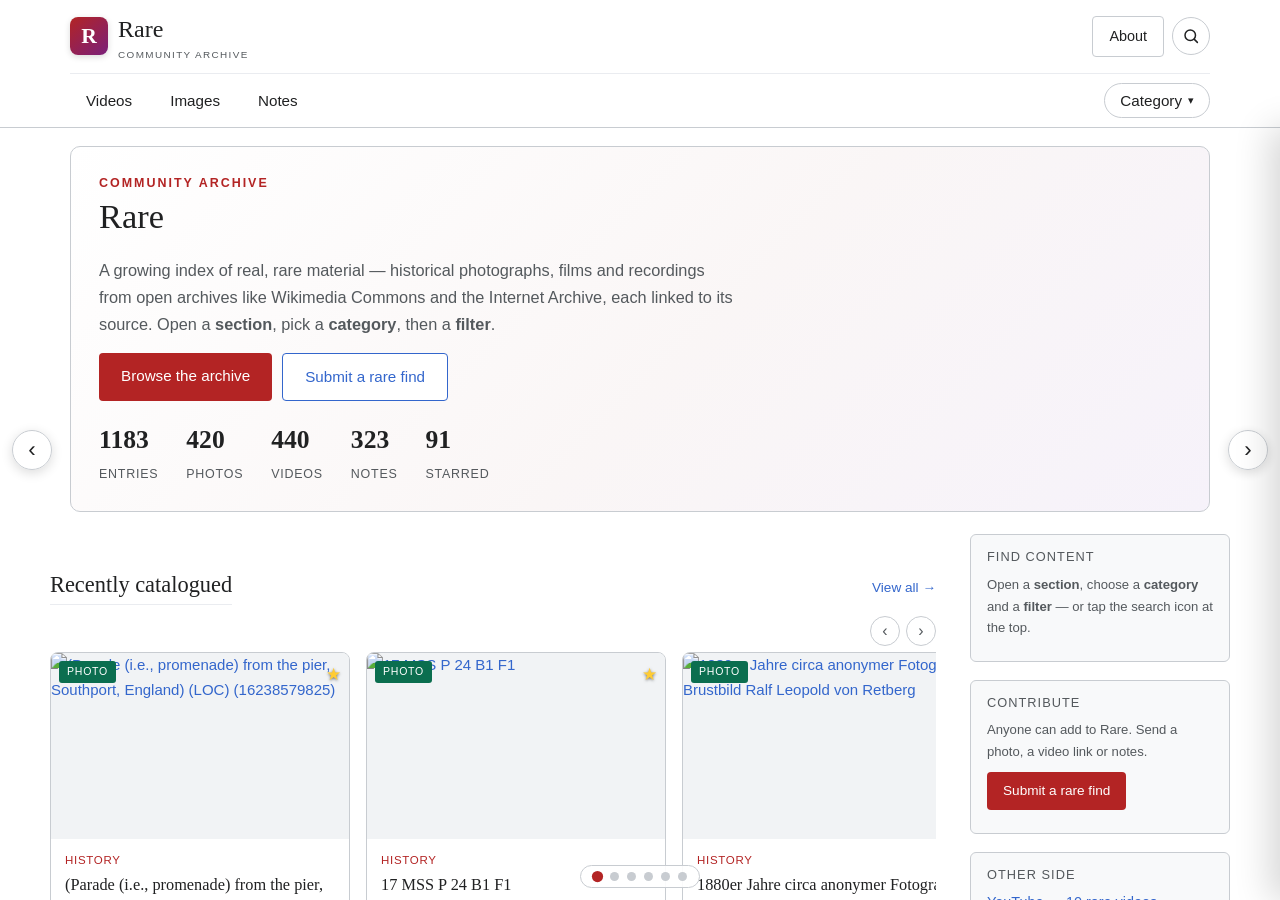
==== commit 3904c0db: "Single-file build with real data" ====
--- a/rare.html
+++ b/rare.html
@@ -3,8 +3,8 @@
 <head>
 <meta charset="utf-8">
 <meta name="viewport" content="width=device-width, initial-scale=1">
-<title>Rare — a community archive of rare photos, videos &amp; notes</title>
-<meta name="description" content="Rare — browse by section, category and filter, or search directly. Plus the Other Side Collection.">
+<title>Rare — a real archive of rare photos, videos &amp; notes</title>
+<meta name="description" content="Rare — an index of real rare photos, films, recordings and documents from Wikimedia Commons and the Internet Archive, each linked to its source.">
 <link rel="icon" href="data:image/svg+xml;charset=utf-8,%3Csvg%20xmlns%3D%22http%3A//www.w3.org/2000/svg%22%20viewBox%3D%220%200%2064%2064%22%3E%0A%20%20%3Cdefs%3E%3ClinearGradient%20id%3D%22g%22%20x1%3D%220%22%20y1%3D%220%22%20x2%3D%221%22%20y2%3D%221%22%3E%0A%20%20%20%20%3Cstop%20offset%3D%220%22%20stop-color%3D%22%23b32424%22/%3E%3Cstop%20offset%3D%221%22%20stop-color%3D%22%237a1f7a%22/%3E%0A%20%20%3C/linearGradient%3E%3C/defs%3E%0A%20%20%3Crect%20width%3D%2264%22%20height%3D%2264%22%20rx%3D%2212%22%20fill%3D%22url%28%23g%29%22/%3E%0A%20%20%3Ctext%20x%3D%2232%22%20y%3D%2245%22%20font-family%3D%22Georgia%2Cserif%22%20font-size%3D%2240%22%20fill%3D%22%23ffffff%22%20text-anchor%3D%22middle%22%3ER%3C/text%3E%0A%3C/svg%3E%0A" type="image/svg+xml">
 <style>
 /* Rare — clean, Wikipedia-like light theme */
@@ -371,153 +371,48 @@
 <button class="nav-arrow next" id="arrow-next" aria-label="Next page">&#8250;</button>
 <div class="sheet" id="sheet"></div>
 <script>
-/* Rare — content data model.
-   Anyone contributing adds an entry here (or sends it in via the Submit form).
-   type:    "photo" | "video" | "note"
-   category: one of the six real categories (Recent is derived automatically)
-   addedHoursAgo: hours since it was published — drives the "Recent (24h)" view
-   starred:  editor's pick (used by the "Starred" filter)
-   popularity: a view-style score (used by the "Popularity" filter)
-   searches: how often it is looked up (used by the "Most searched" filter)
-*/
+/* Rare — data. Real items harvested from Wikimedia Commons and the Internet Archive. */
 window.RARE_SITE = {
-  brand: "Rare",
-  tagline: "A community archive of rare photos, videos and notes.",
-  email: "samratbarman1013@gmail.com",
-  whatsapp: "+91 9933025348",
-  whatsappLink: "https://wa.me/919933025348",
-  formspree: "https://formspree.io/f/YOUR_FORM_ID"
+  "brand": "Rare",
+  "tagline": "A community archive of rare photos, videos and notes.",
+  "email": "samratbarman1013@gmail.com",
+  "whatsapp": "+91 9933025348",
+  "whatsappLink": "https://wa.me/919933025348",
+  "formspree": "https://formspree.io/f/YOUR_FORM_ID"
 };
 
 window.RARE_CATEGORIES = [
-  { key: "History",  blurb: "Rare historical photographs, documents and moments rescued from the archive." },
-  { key: "Gaming",   blurb: "Prototypes, cut content, beta builds and lost levels from gaming history." },
-  { key: "Recent",   blurb: "Everything added to Rare in the last 24 hours — fresh finds, newest first." },
-  { key: "News",     blurb: "Curious, overlooked and remarkable news finds worth keeping." },
-  { key: "Music",    blurb: "Lost demos, unheard recordings, handwritten lyrics and rare pressings." },
-  { key: "Movie",    blurb: "Deleted scenes, concept art, original posters and behind-the-camera rarities." },
-  { key: "Planned",  blurb: "What the community is planning to collect, restore and publish next." }
+  {
+    "key": "History",
+    "blurb": "Rare historical photographs, maps, films and documents from public archives."
+  },
+  {
+    "key": "Recent",
+    "blurb": "The most recently catalogued finds, newest first."
+  },
+  {
+    "key": "Movie",
+    "blurb": "Public-domain films, classic television and cartoons."
+  },
+  {
+    "key": "Music",
+    "blurb": "Historic audio \u2014 early recordings and old-time radio."
+  },
+  {
+    "key": "News",
+    "blurb": "Newsreels and public-affairs footage."
+  },
+  {
+    "key": "Gaming",
+    "blurb": "Classic games, playable from the archive."
+  },
+  {
+    "key": "Planned",
+    "blurb": "What the community is planning to collect and publish next."
+  }
 ];
 
-window.RARE_ITEMS = [
-  /* ---------------- History ---------------- */
-  { id: "first-photograph", title: "The First Surviving Photograph (1826)", type: "photo", category: "History",
-    addedHoursAgo: 720, starred: true, popularity: 4200, searches: 610, place: "France", source: "Community archive",
-    summary: "Nicéphore Niépce's heliograph — the earliest known photograph that survives to this day.",
-    body: "Taken from an upstairs window, this view of a courtyard is the oldest surviving photograph made with a camera. The exposure is believed to have lasted around eight hours, which is why the light falls on both sides of the buildings." },
-  { id: "lost-city-map", title: "Rare Map of a Vanished City", type: "photo", category: "History",
-    addedHoursAgo: 340, starred: false, popularity: 1800, searches: 240, place: "Unknown", source: "Private collection",
-    summary: "A hand-inked street plan of a settlement that no longer appears on modern maps.",
-    body: "Drawn by an unnamed surveyor, the map shows streets, wells and a market square that vanished after a flood. Historians compare it with satellite imagery to trace where the old roads once ran." },
-  { id: "assembly-notes-1947", title: "Handwritten Notes from a 1947 Assembly", type: "note", category: "History",
-    addedHoursAgo: 500, starred: false, popularity: 950, searches: 180, place: "South Asia", source: "Family donation",
-    summary: "Pencil notes taken in the gallery of a founding assembly, never before published.",
-    body: "The pages capture short, hurried lines — names, votes, and the odd margin doodle. They offer a small human window onto a very large historical moment." },
-  { id: "moon-raw-footage", title: "Raw Reel: The Lunar Landing Tapes", type: "video", category: "History",
-    addedHoursAgo: 96, starred: true, popularity: 6800, searches: 890, place: "Space", source: "Archive reel",
-    summary: "A restored scan of mission footage, complete with tracking artefacts and leader frames.",
-    body: "This reel preserves the raw look of the original broadcast — scan lines, dropouts and all. The imperfections are part of the story." },
-
-  /* ---------------- Gaming ---------------- */
-  { id: "unreleased-prototype", title: "Unreleased Prototype Level", type: "video", category: "Gaming",
-    addedHoursAgo: 48, starred: true, popularity: 5400, searches: 720, place: "Studio archive", source: "Ex-dev leak (donated)",
-    summary: "A level cut before release, captured from a development cartridge.",
-    body: "The layout is rougher than the shipped game, with placeholder textures and a boss that never made it to the final build." },
-  { id: "beta-screenshots", title: "Beta Build Screenshot Archive", type: "photo", category: "Gaming",
-    addedHoursAgo: 30, starred: false, popularity: 2600, searches: 410, place: "Online", source: "Community upload",
-    summary: "A set of early screenshots showing a HUD and map that changed dramatically.",
-    body: "Compare the health bar here with the retail version and you can trace a whole design conversation." },
-  { id: "cancelled-rpg-notes", title: "Design Notes of a Cancelled RPG", type: "note", category: "Gaming",
-    addedHoursAgo: 210, starred: false, popularity: 1500, searches: 300, place: "Unknown", source: "Notebook scan",
-    summary: "A designer's notebook for a role-playing game that was shelved mid-production.",
-    body: "Quests, faction names and a magic system fill these pages. Several ideas were later recycled into other titles." },
-
-  /* ---------------- News ---------------- */
-  { id: "curious-find-week", title: "A Curious Find Reported This Week", type: "note", category: "News",
-    addedHoursAgo: 5, starred: false, popularity: 700, searches: 120, place: "Regional", source: "Reader tip",
-    summary: "A small, strange discovery that slipped under the mainstream radar this week.",
-    body: "Rare collects the odd and the overlooked. This entry is a short field report, kept deliberately factual." },
-  { id: "archive-donation", title: "Rare Archive Donated to a Museum", type: "photo", category: "News",
-    addedHoursAgo: 60, starred: false, popularity: 1100, searches: 160, place: "Museum", source: "Press note",
-    summary: "A private collection of negatives has been handed to a public archive.",
-    body: "Donations like this are how rare material survives. The museum plans to digitise the negatives and release previews." },
-
-  /* ---------------- Music ---------------- */
-  { id: "lost-demo-1974", title: "Lost Studio Demo, 1974", type: "video", category: "Music",
-    addedHoursAgo: 12, starred: true, popularity: 7300, searches: 950, place: "Studio", source: "Reel-to-reel transfer",
-    summary: "A single studio take that never reached an official release.",
-    body: "Transferred from a quarter-inch tape, the recording carries the hiss and wobble of its era." },
-  { id: "handwritten-lyrics", title: "Handwritten Lyrics Sheet", type: "photo", category: "Music",
-    addedHoursAgo: 150, starred: false, popularity: 3100, searches: 480, place: "Private", source: "Estate scan",
-    summary: "Draft lyrics with crossings-out that never made the final cut.",
-    body: "The deletions are the interesting part — they show a line being found and then abandoned." },
-  { id: "bootleg-notes", title: "Concert Bootleg Notes", type: "note", category: "Music",
-    addedHoursAgo: 400, starred: false, popularity: 1300, searches: 210, place: "Live", source: "Fan journal",
-    summary: "A fan's written account of a legendary live show, page by page.",
-    body: "Before phones, the only souvenir of a concert was memory and a notebook." },
-
-  /* ---------------- Movie ---------------- */
-  { id: "deleted-scene", title: "Deleted Scene from a Classic", type: "video", category: "Movie",
-    addedHoursAgo: 20, starred: true, popularity: 6100, searches: 800, place: "Studio vault", source: "Workprint",
-    summary: "A scene removed in the edit, recovered from a rough workprint.",
-    body: "Workprints are precious because they preserve what the final cut threw away." },
-  { id: "concept-poster", title: "Original Concept Poster", type: "photo", category: "Movie",
-    addedHoursAgo: 88, starred: false, popularity: 2400, searches: 350, place: "Design studio", source: "Artist portfolio",
-    summary: "An early poster concept that was replaced before the marketing campaign.",
-    body: "The composition is bolder and stranger than the released one-panel." },
-  { id: "shot-list", title: "Director's Handwritten Shot List", type: "note", category: "Movie",
-    addedHoursAgo: 260, starred: false, popularity: 1600, searches: 260, place: "Set", source: "Crew donation",
-    summary: "A day-by-day shot list in the director's own hand.",
-    body: "Numbers, lens notes and small arrows crowd the margins. It is the practical machinery behind a famous sequence." },
-
-  /* ---------------- Planned for further ---------------- */
-  { id: "planned-games-archive", title: "Rare Video Games Archive", type: "note", category: "Planned",
-    addedHoursAgo: 200, starred: false, popularity: 900, searches: 140, place: "Rare (planned)", source: "Roadmap",
-    summary: "Planned: a searchable catalogue of prototypes, manuals and box art.",
-    body: "We are gathering donated scans and safe, legal captures. Nothing is published without permission." },
-  { id: "planned-radio", title: "Vintage Radio Broadcasts", type: "note", category: "Planned",
-    addedHoursAgo: 220, starred: false, popularity: 800, searches: 130, place: "Rare (planned)", source: "Roadmap",
-    summary: "Planned: restored audio from early radio, with transcripts.",
-    body: "Radio is fragile — discs crack, tapes shed. The plan is to publish restored excerpts alongside transcripts." },
-  { id: "planned-maps", title: "Lost Maps Project", type: "note", category: "Planned",
-    addedHoursAgo: 240, starred: false, popularity: 850, searches: 150, place: "Rare (planned)", source: "Roadmap",
-    summary: "Planned: a growing collection of vanished streets and old survey maps.",
-    body: "Contributors send in scans of old maps; we georeference what we can and publish them." },
-
-  /* ---------------- More recent finds ---------------- */
-  { id: "glass-slide", title: "A Glass Slide Found in an Attic", type: "photo", category: "History",
-    addedHoursAgo: 2, starred: true, popularity: 3600, searches: 520, place: "Attic", source: "Reader upload",
-    summary: "A hand-tinted lantern slide, rediscovered in a box of family papers.",
-    body: "Lantern slides were projected for audiences before cinema. This one is tinted by hand." },
-  { id: "speedrun-tape", title: "A Forgotten Speedrun VHS", type: "video", category: "Gaming",
-    addedHoursAgo: 8, starred: false, popularity: 2900, searches: 430, place: "Basement", source: "Tape transfer",
-    summary: "A home-recorded tape of a record attempt from the 1990s.",
-    body: "Recorded off a television with a camcorder, the tape is grainy and the audio warbles." },
-  { id: "field-recording", title: "Field Recording of a Vanished Sound", type: "note", category: "Music",
-    addedHoursAgo: 18, starred: false, popularity: 1200, searches: 190, place: "Street", source: "Contributor",
-    summary: "A short note about a street sound that no longer exists anywhere.",
-    body: "Some things are rare because they are gone. This entry pairs a written description with a time and place." },
-  { id: "prototype-cart", title: "Prototype Cartridge Photographed", type: "photo", category: "Gaming",
-    addedHoursAgo: 42, starred: false, popularity: 2100, searches: 330, place: "Collection", source: "Owner photo",
-    summary: "A never-released cartridge, photographed before it goes for preservation.",
-    body: "Labels on prototypes were often handwritten, and this one is no exception." },
-  { id: "newsreel-scan", title: "Newsreel Scan, Reel 3", type: "video", category: "News",
-    addedHoursAgo: 130, starred: false, popularity: 1700, searches: 250, place: "Archive", source: "Film scan",
-    summary: "A surviving newsreel reel, scanned frame by frame.",
-    body: "Newsreels were the cinema's newspaper. This reel covers a week of ordinary events." },
-  { id: "screening-notes", title: "Notes from a Private Screening", type: "note", category: "Movie",
-    addedHoursAgo: 300, starred: false, popularity: 1400, searches: 200, place: "Screening room", source: "Guest notes",
-    summary: "A viewer's notes jotted during a test screening.",
-    body: "Test-screening notes shaped final cuts. These pages record laughter, silences and a question about an ending." },
-  { id: "demo-sheet-music", title: "Demo Sheet Music, Unsigned", type: "photo", category: "Music",
-    addedHoursAgo: 90, starred: false, popularity: 2000, searches: 310, place: "Unknown", source: "Paper archive",
-    summary: "Loose manuscript pages with no composer's name attached.",
-    body: "Attribution puzzles are common in paper archives. The melody is intact; the author is not." },
-  { id: "planned-documents", title: "Family Document Rescue", type: "note", category: "Planned",
-    addedHoursAgo: 260, starred: false, popularity: 780, searches: 110, place: "Rare (planned)", source: "Roadmap",
-    summary: "Planned: a guide and workspace for scanning fragile family documents safely.",
-    body: "Old paper tears easily. This planned section will walk contributors through safe handling and simple scanning." }
-];
+window.RARE_ITEMS = [{"id":"parade-i-e-promenade-from-the-pier-southport-england-loc-16238579825","title":"(Parade (i.e., promenade) from the pier, Southport, England) (LOC) (16238579825)","type":"photo","kind":"Photo","category":"History","source":"Wikimedia Commons","link":"https://commons.wikimedia.org/wiki/File:(Parade_(i.e.,_promenade)_from_the_pier,_Southport,_England)_(LOC)_(16238579825).jpg","image":"https://thumb.wikimedia.org/wikipedia/commons/thumb/7/7c/%28Parade_%28i.e.%2C_promenade%29_from_the_pier%2C_Southport%2C_England%29_%28LOC%29_%2816238579825%29.jpg/500px-%28Parade_%28i.e.%2C_promenade%29_from_the_pier%2C_Southport%2C_England%29_%28LOC%29_%2816238579825%29.jpg","desc":"श्री पंचमुखि हनुमान मंदिर","license":"No restrictions","popularity":0,"starred":true,"addedHoursAgo":1},{"id":"17-mss-p-24-b1-f1","title":"17 MSS P 24 B1 F1","type":"photo","kind":"Photo","category":"History","source":"Wikimedia Commons","link":"https://commons.wikimedia.org/wiki/File:17_MSS_P_24_B1_F1.jpg","image":"https://thumb.wikimedia.org/wikipedia/commons/thumb/e/e2/17_MSS_P_24_B1_F1.jpg/500px-17_MSS_P_24_B1_F1.jpg","desc":"A buffalo head. Phograph taken by Charles A. Zimmerman, 3rd St. St. Paul, Minnesota.","license":"Public domain","popularity":0,"starred":true,"addedHoursAgo":2},{"id":"1880er-jahre-circa-anonymer-fotograf-brustbild-ralf-leopold-von-retber","title":"1880er Jahre circa anonymer Fotograf Brustbild Ralf Leopold von Retberg","type":"photo","kind":"Photo","category":"History","source":"Wikimedia Commons","link":"https://commons.wikimedia.org/wiki/File:1880er_Jahre_circa_anonymer_Fotograf_Brustbild_Ralf_Leopold_von_Retberg.png","image":"https://thumb.wikimedia.org/wikipedia/commons/thumb/f/f3/1880er_Jahre_circa_anonymer_Fotograf_Brustbild_Ralf_Leopold_von_Retberg.png/500px-1880er_Jahre_circa_anonymer_Fotograf_Brustbild_Ralf_Leopold_von_Retberg.png","desc":"Foto-Abzug in den ursprünglichen Maßen 10 x 7 cm mit einem Brustbild des Schriftstellers, Malers und Kulturwissenschaftlers Ralf Leopold von Retberg (","license":"Public domain","popularity":0,"starred":true,"addedHoursAgo":3},{"id":"19th-century-photo-face-detail-william-page-painter-date-unknown-cropp","title":"19th-century photo, face detail, William Page, painter, date unknown (cropped)","type":"photo","kind":"Photo","category":"History","source":"Wikimedia Commons","link":"https://commons.wikimedia.org/wiki/File:19th-century_photo,_face_detail,_William_Page,_painter,_date_unknown_(cropped).jpg","image":"https://thumb.wikimedia.org/wikipedia/commons/thumb/4/49/19th-century_photo%2C_face_detail%2C_William_Page%2C_painter%2C_date_unknown_%28cropped%29.jpg/500px-19th-century_photo%2C_face_detail%2C_William_Page%2C_painter%2C_date_unknown_%28cropped%29.jpg","desc":"William Page, painter, date unknown. Reproduced in \"James Russell Lowell and His Friends\", by Edward Everett Hale, 1898.","license":"Public domain","popularity":0,"starred":true,"addedHoursAgo":4},{"id":"204-mss-p-24-b2-f7","title":"204 MSS P 24 B2 F7","type":"photo","kind":"Photo","category":"History","source":"Wikimedia Commons","link":"https://commons.wikimedia.org/wiki/File:204_MSS_P_24_B2_F7.jpg","image":"https://thumb.wikimedia.org/wikipedia/commons/thumb/9/9e/204_MSS_P_24_B2_F7.jpg/500px-204_MSS_P_24_B2_F7.jpg","desc":"A view of Salt Lake City and the mountains. Written on the back- View from city hall looking East. Back label- C.R. Savage, Fine Art Bazar.","license":"Public domain","popularity":0,"starred":true,"addedHoursAgo":5},{"id":"205-mss-p-24-b2-f7","title":"205 MSS P 24 B2 F7","type":"photo","kind":"Photo","category":"History","source":"Wikimedia Commons","link":"https://commons.wikimedia.org/wiki/File:205_MSS_P_24_B2_F7.jpg","image":"https://thumb.wikimedia.org/wikipedia/commons/thumb/1/14/205_MSS_P_24_B2_F7.jpg/500px-205_MSS_P_24_B2_F7.jpg","desc":"A slightly aerial view of the Beehive and Lion Houses and the neighborhood. Written on the back- B.Young's residence. Back label- C.R. Savage, Fine Ar","license":"Public domain","popularity":0,"starred":true,"addedHoursAgo":6},{"id":"206-mss-p-24-b2-f7","title":"206 MSS P 24 B2 F7","type":"photo","kind":"Photo","category":"History","source":"Wikimedia Commons","link":"https://commons.wikimedia.org/wiki/File:206_MSS_P_24_B2_F7.jpg","image":"https://thumb.wikimedia.org/wikipedia/commons/thumb/f/f5/206_MSS_P_24_B2_F7.jpg/500px-206_MSS_P_24_B2_F7.jpg","desc":"The Salt Lake Tabernacle surrounded by a temporary fence. Written on the back- Tabernacle. Back label- C.R. Savage, Fine Art Bazar.","license":"Public domain","popularity":0,"starred":true,"addedHoursAgo":7},{"id":"21-mss-p-24-b1-f2","title":"21 MSS P 24 B1 F2","type":"photo","kind":"Photo","category":"History","source":"Wikimedia Commons","link":"https://commons.wikimedia.org/wiki/File:21_MSS_P_24_B1_F2.jpg","image":"https://thumb.wikimedia.org/wikipedia/commons/thumb/f/f5/21_MSS_P_24_B1_F2.jpg/500px-21_MSS_P_24_B1_F2.jpg","desc":"Townspeople mingling by a fountain in a city plaza.","license":"Public domain","popularity":0,"starred":true,"addedHoursAgo":8},{"id":"232-tr-varez","title":"232 Trévarez","type":"photo","kind":"Photo","category":"History","source":"Wikimedia Commons","link":"https://commons.wikimedia.org/wiki/File:232_Tr%C3%A9varez.JPG","image":"https://upload.wikimedia.org/wikipedia/commons/3/37/232_Tr%C3%A9varez.JPG","desc":"Portrait des trois frères de Kerjegu : de gauche à droite, Louis, François et Jules de Kerjegu (originaires de Moncontour (Côtes-du-Nord), les deux pr","license":"Public domain","popularity":0,"starred":false,"addedHoursAgo":9},{"id":"27-mss-p-24-b1-f2","title":"27 MSS P 24 B1 F2","type":"photo","kind":"Photo","category":"History","source":"Wikimedia Commons","link":"https://commons.wikimedia.org/wiki/File:27_MSS_P_24_B1_F2.jpg","image":"https://thumb.wikimedia.org/wikipedia/commons/thumb/0/02/27_MSS_P_24_B1_F2.jpg/500px-27_MSS_P_24_B1_F2.jpg","desc":"A picture of three camels. This image was a personal possession of Charles R. Savage.","license":"Public domain","popularity":0,"starred":false,"addedHoursAgo":10},{"id":"319-mss-p-24-b2-f14","title":"319 MSS P 24 B2 F14","type":"photo","kind":"Photo","category":"History","source":"Wikimedia Commons","link":"https://commons.wikimedia.org/wiki/File:319_MSS_P_24_B2_F14.jpg","image":"https://thumb.wikimedia.org/wikipedia/commons/thumb/7/77/319_MSS_P_24_B2_F14.jpg/500px-319_MSS_P_24_B2_F14.jpg","desc":"Scenic view of a wooded creek crossed by a fallen log with mountains in the background. Back label- C.R. Savage, Art Bazar..Medals..1888.","license":"Public domain","popularity":0,"starred":false,"addedHoursAgo":11},{"id":"719-femme-de-rosporden","title":"719 Femme de Rosporden","type":"photo","kind":"Photo","category":"History","source":"Wikimedia Commons","link":"https://commons.wikimedia.org/wiki/File:719_Femme_de_Rosporden.JPG","image":"https://thumb.wikimedia.org/wikipedia/commons/thumb/8/82/719_Femme_de_Rosporden.JPG/500px-719_Femme_de_Rosporden.JPG","desc":"Joseph Villard : Femme de Rosporden (vers la fin du XIXème siècle)","license":"Public domain","popularity":0,"starred":false,"addedHoursAgo":12},{"id":"a-farm-yard-by-arthur-julius-pollock-getty-108zz7","title":"A Farm Yard, by Arthur Julius Pollock (Getty 108ZZ7)","type":"photo","kind":"Photo","category":"History","source":"Wikimedia Commons","link":"https://commons.wikimedia.org/wiki/File:A_Farm_Yard,_by_Arthur_Julius_Pollock_(Getty_108ZZ7).jpg","image":"https://thumb.wikimedia.org/wikipedia/commons/thumb/c/c8/A_Farm_Yard%2C_by_Arthur_Julius_Pollock_%28Getty_108ZZ7%29.jpg/500px-A_Farm_Yard%2C_by_Arthur_Julius_Pollock_%28Getty_108ZZ7%29.jpg","desc":"View of a farmyard with thatched buildings and a hay shed with a high roof.","license":"CC0","popularity":0,"starred":false,"addedHoursAgo":13},{"id":"a-man-in-a-rural-village-england-by-william-morris-grundy-getty-108kab","title":"A man in a rural village, England, by William Morris Grundy (Getty 108KAB)","type":"photo","kind":"Photo","category":"History","source":"Wikimedia Commons","link":"https://commons.wikimedia.org/wiki/File:A_man_in_a_rural_village,_England,_by_William_Morris_Grundy_(Getty_108KAB).jpg","image":"https://thumb.wikimedia.org/wikipedia/commons/thumb/1/1a/A_man_in_a_rural_village%2C_England%2C_by_William_Morris_Grundy_%28Getty_108KAB%29.jpg/500px-A_man_in_a_rural_village%2C_England%2C_by_William_Morris_Grundy_%28Getty_108KAB%29.jpg","desc":"A man with a wicker creel on his back is seen from behind, standing by a village lane. Near him are a number of houses as well as a pile of large tree","license":"CC0","popularity":0,"starred":false,"addedHoursAgo":14},{"id":"a-roman-girl-of-the-time-of-the-caesars","title":"A Roman girl of the time of the Caesars","type":"photo","kind":"Photo","category":"History","source":"Wikimedia Commons","link":"https://commons.wikimedia.org/wiki/File:A_Roman_girl_of_the_time_of_the_Caesars.jpg","image":"https://upload.wikimedia.org/wikipedia/commons/5/54/A_Roman_girl_of_the_time_of_the_Caesars.jpg","desc":"From a photography by Giacomo Brogi (1822-1881) of the bust in the Museo Nazionale Romano (Terme di Diocleziano - inv. nr. 1043). A roman girl of the","license":"Public domain","popularity":0,"starred":false,"addedHoursAgo":15},{"id":"abitanti-della-terra-del-fuoco-ante-1915-archivio-meraviglioso-icm-bc1","title":"Abitanti della Terra del Fuoco, ante 1915 - Archivio Meraviglioso ICM BC1915n21f1","type":"photo","kind":"Photo","category":"History","source":"Wikimedia Commons","link":"https://commons.wikimedia.org/wiki/File:Abitanti_della_Terra_del_Fuoco,_ante_1915_-_Archivio_Meraviglioso_ICM_BC1915n21f1.jpg","image":"https://thumb.wikimedia.org/wikipedia/commons/thumb/f/f6/Abitanti_della_Terra_del_Fuoco%2C_ante_1915_-_Archivio_Meraviglioso_ICM_BC1915n21f1.jpg/500px-Abitanti_della_Terra_del_Fuoco%2C_ante_1915_-_Archivio_Meraviglioso_ICM_BC1915n21f1.jpg","desc":"Abitanti della Terra del Fuoco.","license":"Public domain","popularity":0,"starred":false,"addedHoursAgo":16},{"id":"abitanti-della-terra-del-fuoco-ante-1915-archivio-meraviglioso-icm-bc1-2","title":"Abitanti della Terra del Fuoco, ante 1915 - Archivio Meraviglioso ICM BC1915n21f2","type":"photo","kind":"Photo","category":"History","source":"Wikimedia Commons","link":"https://commons.wikimedia.org/wiki/File:Abitanti_della_Terra_del_Fuoco,_ante_1915_-_Archivio_Meraviglioso_ICM_BC1915n21f2.jpg","image":"https://thumb.wikimedia.org/wikipedia/commons/thumb/7/75/Abitanti_della_Terra_del_Fuoco%2C_ante_1915_-_Archivio_Meraviglioso_ICM_BC1915n21f2.jpg/500px-Abitanti_della_Terra_del_Fuoco%2C_ante_1915_-_Archivio_Meraviglioso_ICM_BC1915n21f2.jpg","desc":"Abitanti della Terra del Fuoco.","license":"Public domain","popularity":0,"starred":false,"addedHoursAgo":17},{"id":"adams-fairchild-temporary-building-15-south-street-august-1886-morrist","title":"Adams & Fairchild temporary building, 15 South Street, August 1886, Morristown, NJ","type":"photo","kind":"Photo","category":"History","source":"Wikimedia Commons","link":"https://commons.wikimedia.org/wiki/File:Adams_%26_Fairchild_temporary_building,_15_South_Street,_August_1886,_Morristown,_NJ.jpg","image":"https://upload.wikimedia.org/wikipedia/commons/2/23/Adams_%26_Fairchild_temporary_building%2C_15_South_Street%2C_August_1886%2C_Morristown%2C_NJ.jpg","desc":"Adams Fairchild, grocers, 15 South Street, August 1886, Morristown, NJ They had no place to go after the Arnold's Tavern moved! Notes on back of origi","license":"Public domain","popularity":0,"starred":false,"addedHoursAgo":18},{"id":"albin-swoboda-1836-1901-as-pyramus-and-friederike-fischer-swoboda-1844","title":"Albin Swoboda (1836-1901) as \"Pyramus\" and Friederike Fischer-Swoboda (1844-1898) as \"Thisbe\" in the operetta \"The Sheph","type":"photo","kind":"Photo","category":"History","source":"Wikimedia Commons","link":"https://commons.wikimedia.org/wiki/File:Albin_Swoboda_(1836-1901)_as_%22Pyramus%22_and_Friederike_Fischer-Swoboda_(1844-1898)_as_%22Thisbe%22_in_the_operetta_%22The_Shepherds%22_by_Jacques_Offenbach_(Theater_an_der_Wien)_(Cropped).jpg","image":"https://thumb.wikimedia.org/wikipedia/commons/thumb/8/84/Albin_Swoboda_%281836-1901%29_as_%22Pyramus%22_and_Friederike_Fischer-Swoboda_%281844-1898%29_as_%22Thisbe%22_in_the_operetta_%22The_Shepherds%22_by_Jacques_Offenbach_%28Theater_an_der_Wien%29_%28Cropped%29.jpg/500px-thumbnail.jpg","desc":"Alois Beer (Photographer), Albin Swoboda (1836-1901) als \"Pyramus\" und Friederike Fischer-Swoboda (1844-1898) als \"Thisbe\" in der Operette „Die Schäfe","license":"CC0","popularity":0,"starred":false,"addedHoursAgo":19},{"id":"albin-swoboda-1836-1901-as-pyramus-and-friederike-fischer-swoboda-1844-2","title":"Albin Swoboda (1836-1901) as \"Pyramus\" and Friederike Fischer-Swoboda (1844-1898) as \"Thisbe\" in the operetta \"The Sheph","type":"photo","kind":"Photo","category":"History","source":"Wikimedia Commons","link":"https://commons.wikimedia.org/wiki/File:Albin_Swoboda_(1836-1901)_as_%22Pyramus%22_and_Friederike_Fischer-Swoboda_(1844-1898)_as_%22Thisbe%22_in_the_operetta_%22The_Shepherds%22_by_Jacques_Offenbach_(Theater_an_der_Wien).jpg","image":"https://thumb.wikimedia.org/wikipedia/commons/thumb/3/3c/Albin_Swoboda_%281836-1901%29_as_%22Pyramus%22_and_Friederike_Fischer-Swoboda_%281844-1898%29_as_%22Thisbe%22_in_the_operetta_%22The_Shepherds%22_by_Jacques_Offenbach_%28Theater_an_der_Wien%29.jpg/500px-thumbnail.jpg","desc":"Alois Beer (Photographer), Albin Swoboda (1836-1901) als \"Pyramus\" und Friederike Fischer-Swoboda (1844-1898) als \"Thisbe\" in der Operette „Die Schäfe","license":"CC0","popularity":0,"starred":false,"addedHoursAgo":20},{"id":"aldegundesdebragan-a","title":"AldegundesDeBragança","type":"photo","kind":"Photo","category":"History","source":"Wikimedia Commons","link":"https://commons.wikimedia.org/wiki/File:AldegundesDeBragan%C3%A7a.png","image":"https://upload.wikimedia.org/wikipedia/commons/b/be/AldegundesDeBragan%C3%A7a.png","desc":"D. Aldegundes de Bragança (1858-1946), Infanta of Portugal and Duchess of Guimarães by birth; and Princess of Parma and Countess of Bardi by marriage.","license":"Public domain","popularity":0,"starred":false,"addedHoursAgo":21},{"id":"alexander-hangerli","title":"Alexander Hangerli","type":"photo","kind":"Photo","category":"History","source":"Wikimedia Commons","link":"https://commons.wikimedia.org/wiki/File:Alexander_Hangerli.jpg","image":"https://thumb.wikimedia.org/wikipedia/commons/thumb/a/aa/Alexander_Hangerli.jpg/500px-Alexander_Hangerli.jpg","desc":"Alexander Hangerli","license":"Public domain","popularity":0,"starred":false,"addedHoursAgo":22},{"id":"alice-hayes-a-montar-uma-zebra-em-the-horsewoman-a-practical-guide-to-","title":"Alice Hayes a montar uma zebra, em \"THE HORSEWOMAN A Practical Guide to Side-Saddle Riding\", 1893.","type":"photo","kind":"Photo","category":"History","source":"Wikimedia Commons","link":"https://commons.wikimedia.org/wiki/File:Alice_Hayes_a_montar_uma_zebra,_em_%22THE_HORSEWOMAN_A_Practical_Guide_to_Side-Saddle_Riding%22,_1893..png","image":"https://upload.wikimedia.org/wikipedia/commons/d/d2/Alice_Hayes_a_montar_uma_zebra%2C_em_%22THE_HORSEWOMAN_A_Practical_Guide_to_Side-Saddle_Riding%22%2C_1893..png","desc":"Alice Hayes a montar uma zebra, em \"THE HORSEWOMAN A Practical Guide to Side-Saddle Riding\", 1893.","license":"Public domain","popularity":0,"starred":false,"addedHoursAgo":23},{"id":"alice-with-duchess-of-kent","title":"Alice with Duchess of Kent","type":"photo","kind":"Photo","category":"History","source":"Wikimedia Commons","link":"https://commons.wikimedia.org/wiki/File:Alice_with_Duchess_of_Kent.jpg","image":"https://upload.wikimedia.org/wikipedia/commons/d/de/Alice_with_Duchess_of_Kent.jpg","desc":"Princess Alice (1843-1878) with her grandmother, the Duchess of Kent (1786-1861)","license":"Public domain","popularity":0,"starred":false,"addedHoursAgo":24},{"id":"ampradilla","title":"AMPradilla","type":"photo","kind":"Photo","category":"History","source":"Wikimedia Commons","link":"https://commons.wikimedia.org/wiki/File:AMPradilla.jpg","image":"https://upload.wikimedia.org/wikipedia/commons/4/4f/AMPradilla.jpg","desc":"Antonio María Pradilla","license":"Public domain","popularity":0,"starred":false,"addedHoursAgo":25},{"id":"an-elderly-man-after-his-death-wellcome-l0041035","title":"An elderly man after his death. Wellcome L0041035","type":"photo","kind":"Photo","category":"History","source":"Wikimedia Commons","link":"https://commons.wikimedia.org/wiki/File:An_elderly_man_after_his_death._Wellcome_L0041035.jpg","image":"https://thumb.wikimedia.org/wikipedia/commons/thumb/9/99/An_elderly_man_after_his_death._Wellcome_L0041035.jpg/500px-An_elderly_man_after_his_death._Wellcome_L0041035.jpg","desc":"An elderly man after his death. Taken between 1840-1855. Iconographic Collections Keywords: Death; Death-bed; Mourning; Grief; Victorian; Remembrance","license":"CC BY 4.0","popularity":0,"starred":false,"addedHoursAgo":26},{"id":"an-stepanov","title":"AN-Stepanov","type":"photo","kind":"Photo","category":"History","source":"Wikimedia Commons","link":"https://commons.wikimedia.org/wiki/File:AN-Stepanov.jpg","image":"https://thumb.wikimedia.org/wikipedia/commons/thumb/d/d0/AN-Stepanov.jpg/500px-AN-Stepanov.jpg","desc":"Степанов Александр Николаевич, 1890-е годы.","license":"Public domain","popularity":0,"starred":false,"addedHoursAgo":27},{"id":"anton-romako-r775086b","title":"Anton Romako r775086b","type":"photo","kind":"Photo","category":"History","source":"Wikimedia Commons","link":"https://commons.wikimedia.org/wiki/File:Anton_Romako_r775086b.jpg","image":"https://upload.wikimedia.org/wikipedia/commons/9/9c/Anton_Romako_r775086b.jpg","desc":"Foto von Anton Romako (1832-1889)","license":"Public domain","popularity":0,"starred":false,"addedHoursAgo":28},{"id":"archie-simpson-golfer","title":"Archie Simpson, golfer","type":"photo","kind":"Photo","category":"History","source":"Wikimedia Commons","link":"https://commons.wikimedia.org/wiki/File:Archie_Simpson,_golfer.PNG","image":"https://upload.wikimedia.org/wikipedia/commons/4/49/Archie_Simpson%2C_golfer.PNG","desc":"Archie Simpson in the following through, circa 1895","license":"Public domain","popularity":0,"starred":false,"addedHoursAgo":29},{"id":"argentine-officers-around-campfire","title":"Argentine officers around campfire","type":"photo","kind":"Photo","category":"History","source":"Wikimedia Commons","link":"https://commons.wikimedia.org/wiki/File:Argentine_officers_around_campfire.jpg","image":"https://thumb.wikimedia.org/wikipedia/commons/thumb/0/0c/Argentine_officers_around_campfire.jpg/500px-Argentine_officers_around_campfire.jpg","desc":"Argentine officers around the campfire","license":"Public domain","popularity":0,"starred":false,"addedHoursAgo":30},{"id":"arnold-s-tavern-as-adams-fairchild-and-p-f-hoffman-son-clothiers-1","title":"Arnold's Tavern as Adams & Fairchild and P. F. Hoffman & Son Clothiers 1","type":"photo","kind":"Photo","category":"History","source":"Wikimedia Commons","link":"https://commons.wikimedia.org/wiki/File:Arnold%27s_Tavern_as_Adams_%26_Fairchild_and_P._F._Hoffman_%26_Son_Clothiers_1.png","image":"https://thumb.wikimedia.org/wikipedia/commons/thumb/1/1f/Arnold%27s_Tavern_as_Adams_%26_Fairchild_and_P._F._Hoffman_%26_Son_Clothiers_1.png/500px-Arnold%27s_Tavern_as_Adams_%26_Fairchild_and_P._F._Hoffman_%26_Son_Clothiers_1.png","desc":"https://jfpl.contentdm.oclc.org/digital/collection/p13079coll1/id/397/ Picture of the historic Arnold's Tavern (1740s) which became two stores and an","license":"Public domain","popularity":0,"starred":false,"addedHoursAgo":31},{"id":"assyrians-in-urmia-iran","title":"Assyrians in Urmia, Iran","type":"photo","kind":"Photo","category":"History","source":"Wikimedia Commons","link":"https://commons.wikimedia.org/wiki/File:Assyrians_in_Urmia,_Iran.jpg","image":"https://upload.wikimedia.org/wikipedia/commons/6/69/Assyrians_in_Urmia%2C_Iran.jpg","desc":"Assyrians in Urmia, Iran.","license":"Public domain","popularity":0,"starred":false,"addedHoursAgo":32},{"id":"balustrade-second-floor-rosewell-plantation","title":"Balustrade Second floor Rosewell Plantation","type":"photo","kind":"Photo","category":"History","source":"Wikimedia Commons","link":"https://commons.wikimedia.org/wiki/File:Balustrade_Second_floor_Rosewell_Plantation.jpeg","image":"https://upload.wikimedia.org/wikipedia/commons/4/4f/Balustrade_Second_floor_Rosewell_Plantation.jpeg","desc":"Photograph of the second floor staircase balustrade at Rosewell Plantation, Carter's Creek, Gloucester County, Virginia, circa 1880-1900. Built by the","license":"Public domain","popularity":0,"starred":false,"addedHoursAgo":33},{"id":"barao-de-triunfo-en-san-solamo","title":"Barao de Triunfo en San Solamo","type":"photo","kind":"Photo","category":"History","source":"Wikimedia Commons","link":"https://commons.wikimedia.org/wiki/File:Barao_de_Triunfo_en_San_Solamo.jpg","image":"https://thumb.wikimedia.org/wikipedia/commons/thumb/7/72/Barao_de_Triunfo_en_San_Solamo.jpg/500px-Barao_de_Triunfo_en_San_Solamo.jpg","desc":"The dwelling of José Joaquim de Andrade Neves, soon to be made Barão do Tiunfo, in San Solano during the Paraguayan War. The dwelling, a thatched hut,","license":"Public domain","popularity":0,"starred":false,"addedHoursAgo":34},{"id":"bearded-lady","title":"Bearded lady","type":"photo","kind":"Photo","category":"History","source":"Wikimedia Commons","link":"https://commons.wikimedia.org/wiki/File:Bearded_lady.JPG","image":"https://thumb.wikimedia.org/wikipedia/commons/thumb/0/00/Bearded_lady.JPG/500px-Bearded_lady.JPG","desc":"A bearded lady from P.T. Barnum's circus. This is from an article about Barnum in a Russian magazine.","license":"Public domain","popularity":0,"starred":false,"addedHoursAgo":35},{"id":"bernard-nicholls-golfer","title":"Bernard Nicholls, golfer","type":"photo","kind":"Photo","category":"History","source":"Wikimedia Commons","link":"https://commons.wikimedia.org/wiki/File:Bernard_Nicholls,_golfer.PNG","image":"https://upload.wikimedia.org/wikipedia/commons/8/82/Bernard_Nicholls%2C_golfer.PNG","desc":"American professional golfer Bernard Nicholls, circa 1897","license":"Public domain","popularity":0,"starred":false,"addedHoursAgo":36},{"id":"bethel-african-methodist-episcopal-church-in-shelburne-ns","title":"Bethel African Methodist Episcopal Church in Shelburne, NS","type":"photo","kind":"Photo","category":"History","source":"Wikimedia Commons","link":"https://commons.wikimedia.org/wiki/File:Bethel_African_Methodist_Episcopal_Church_in_Shelburne,_NS.png","image":"https://thumb.wikimedia.org/wikipedia/commons/thumb/7/72/Bethel_African_Methodist_Episcopal_Church_in_Shelburne%2C_NS.png/500px-Bethel_African_Methodist_Episcopal_Church_in_Shelburne%2C_NS.png","desc":"Congregants standing in front of the Bethel African Methodist Episcopal Church in Shelburne, Nova Scotia, which stood at the corner of King and Cornwa","license":"Public domain","popularity":0,"starred":false,"addedHoursAgo":37},{"id":"biblioteca-vaticana-ante-1912-archivio-meraviglioso-icm-bc1912n13f4","title":"Biblioteca Vaticana, ante 1912 - Archivio Meraviglioso ICM BC1912n13f4","type":"photo","kind":"Photo","category":"History","source":"Wikimedia Commons","link":"https://commons.wikimedia.org/wiki/File:Biblioteca_Vaticana,_ante_1912_-_Archivio_Meraviglioso_ICM_BC1912n13f4.jpg","image":"https://thumb.wikimedia.org/wikipedia/commons/thumb/9/9e/Biblioteca_Vaticana%2C_ante_1912_-_Archivio_Meraviglioso_ICM_BC1912n13f4.jpg/500px-Biblioteca_Vaticana%2C_ante_1912_-_Archivio_Meraviglioso_ICM_BC1912n13f4.jpg","desc":"La Biblioteca Vaticana (interni).","license":"Public domain","popularity":0,"starred":false,"addedHoursAgo":38},{"id":"bison-head-photograph-17-mss-p-24-b1-f1-cropped","title":"Bison head photograph - 17 MSS P 24 B1 F1 (cropped)","type":"photo","kind":"Photo","category":"History","source":"Wikimedia Commons","link":"https://commons.wikimedia.org/wiki/File:Bison_head_photograph_-_17_MSS_P_24_B1_F1_(cropped).jpg","image":"https://thumb.wikimedia.org/wikipedia/commons/thumb/f/f2/Bison_head_photograph_-_17_MSS_P_24_B1_F1_%28cropped%29.jpg/500px-Bison_head_photograph_-_17_MSS_P_24_B1_F1_%28cropped%29.jpg","desc":"A buffalo head. Phograph taken by Charles A. Zimmerman, 3rd St. St. Paul, Minnesota.","license":"Public domain","popularity":0,"starred":false,"addedHoursAgo":39},{"id":"blacksmith-forging-a-horshoe-c-1859-1860-summer-a-smith","title":"Blacksmith Forging a Horshoe, c. 1859–1860, Summer A. Smith","type":"photo","kind":"Photo","category":"History","source":"Wikimedia Commons","link":"https://commons.wikimedia.org/wiki/File:Blacksmith_Forging_a_Horshoe,_c._1859%E2%80%931860,_Summer_A._Smith.webp","image":"https://thumb.wikimedia.org/wikipedia/commons/thumb/3/35/Blacksmith_Forging_a_Horshoe%2C_c._1859%E2%80%931860%2C_Summer_A._Smith.webp/500px-Blacksmith_Forging_a_Horshoe%2C_c._1859%E2%80%931860%2C_Summer_A._Smith.webp","desc":"Blacksmith Forging a Horseshoe, c. 1859–1860, Summer A. Smith","license":"Public domain","popularity":0,"starred":false,"addedHoursAgo":40},{"id":"boda-del-se-or-jos-lu-s-ortiz-y-jeanne-villard","title":"Boda del señor José Luís Ortiz y Jeanne Villard","type":"photo","kind":"Photo","category":"History","source":"Wikimedia Commons","link":"https://commons.wikimedia.org/wiki/File:Boda_del_se%C3%B1or_Jos%C3%A9_Lu%C3%ADs_Ortiz_y_Jeanne_Villard.jpg","image":"https://upload.wikimedia.org/wikipedia/commons/8/81/Boda_del_se%C3%B1or_Jos%C3%A9_Lu%C3%ADs_Ortiz_y_Jeanne_Villard.jpg","desc":"(Cropped) picture of the wedding of José Luís Ortiz Jeanne Villard","license":"CC BY 4.0","popularity":0,"starred":false,"addedHoursAgo":41},{"id":"boeddha-beeld-kanagawa-buddha-statue-kanagawa-3774885828","title":"Boeddha beeld Kanagawa - Buddha statue Kanagawa (3774885828)","type":"photo","kind":"Photo","category":"History","source":"Wikimedia Commons","link":"https://commons.wikimedia.org/wiki/File:Boeddha_beeld_Kanagawa_-_Buddha_statue_Kanagawa_(3774885828).jpg","image":"https://thumb.wikimedia.org/wikipedia/commons/thumb/b/b8/Boeddha_beeld_Kanagawa_-_Buddha_statue_Kanagawa_%283774885828%29.jpg/500px-Boeddha_beeld_Kanagawa_-_Buddha_statue_Kanagawa_%283774885828%29.jpg","desc":"Spaarnestad Photo, SFA003006323 De Grote Boeddha (\"Daibutz\" of Daibutsu), een 13e eeuws bronzen beeld van Boeddha, in het Kotoku-in complex te Kamakur","license":"No restrictions","popularity":0,"starred":false,"addedHoursAgo":42},{"id":"brazilian-soldiers-in-tay","title":"Brazilian soldiers in Tayí","type":"photo","kind":"Photo","category":"History","source":"Wikimedia Commons","link":"https://commons.wikimedia.org/wiki/File:Brazilian_soldiers_in_Tay%C3%AD.jpg","image":"https://thumb.wikimedia.org/wikipedia/commons/thumb/3/35/Brazilian_soldiers_in_Tay%C3%AD.jpg/500px-Brazilian_soldiers_in_Tay%C3%AD.jpg","desc":"The temporary accommodation of Coronel Faria Rocha in Tayí in the Paraguayan War. The allies made a flanking march around the landward side of the For","license":"Public domain","popularity":0,"starred":false,"addedHoursAgo":43},{"id":"caixas-baggage","title":"Caixas' baggage","type":"photo","kind":"Photo","category":"History","source":"Wikimedia Commons","link":"https://commons.wikimedia.org/wiki/File:Caixas%27_baggage.jpg","image":"https://thumb.wikimedia.org/wikipedia/commons/thumb/6/6f/Caixas%27_baggage.jpg/500px-Caixas%27_baggage.jpg","desc":"The baggage of General Caxias, supreme commander of the allied forces in the War of the Triple Alliance, being transported through the wetlands of Ñee","license":"Public domain","popularity":0,"starred":false,"addedHoursAgo":44},{"id":"calcott-reilly","title":"Calcott reilly","type":"photo","kind":"Photo","category":"History","source":"Wikimedia Commons","link":"https://commons.wikimedia.org/wiki/File:Calcott_reilly.png","image":"https://upload.wikimedia.org/wikipedia/commons/e/e8/Calcott_reilly.png","desc":"Cropped image of Prof. Reilly; Coopers Hill Staff; 1882","license":"Public domain","popularity":0,"starred":false,"addedHoursAgo":45},{"id":"albin-swoboda-1836-1901-singer-actor-c-1870-by-fritz-luckhardt-cropped","title":"Albin Swoboda (1836-1901), singer, actor (c. 1870) by Fritz Luckhardt (Cropped)","type":"photo","kind":"Photo","category":"History","source":"Wikimedia Commons","link":"https://commons.wikimedia.org/wiki/File:Albin_Swoboda_(1836-1901),_singer,_actor_(c._1870)_by_Fritz_Luckhardt_(Cropped).jpg","image":"https://thumb.wikimedia.org/wikipedia/commons/thumb/5/5a/Albin_Swoboda_%281836-1901%29%2C_singer%2C_actor_%28c._1870%29_by_Fritz_Luckhardt_%28Cropped%29.jpg/500px-Albin_Swoboda_%281836-1901%29%2C_singer%2C_actor_%28c._1870%29_by_Fritz_Luckhardt_%28Cropped%29.jpg","desc":"Fritz Luckhardt (photographer), Albin Swoboda (1836–1901), singer, actor, around 1870, Vienna Museum Inv.-No. 78998/177, CC0 ( https://sammlung.wienmu","license":"CC0","popularity":0,"starred":false,"addedHoursAgo":46},{"id":"albin-swoboda-1836-1901-singer-actor-c-1870-by-fritz-luckhardt","title":"Albin Swoboda (1836-1901), singer, actor (c. 1870) by Fritz Luckhardt","type":"photo","kind":"Photo","category":"History","source":"Wikimedia Commons","link":"https://commons.wikimedia.org/wiki/File:Albin_Swoboda_(1836-1901),_singer,_actor_(c._1870)_by_Fritz_Luckhardt.jpg","image":"https://thumb.wikimedia.org/wikipedia/commons/thumb/5/58/Albin_Swoboda_%281836-1901%29%2C_singer%2C_actor_%28c._1870%29_by_Fritz_Luckhardt.jpg/500px-Albin_Swoboda_%281836-1901%29%2C_singer%2C_actor_%28c._1870%29_by_Fritz_Luckhardt.jpg","desc":"Fritz Luckhardt (photographer), Albin Swoboda (1836–1901), singer, actor, around 1870, Vienna Museum Inv.-No. 78998/177, CC0 ( https://sammlung.wienmu","license":"CC0","popularity":0,"starred":false,"addedHoursAgo":47},{"id":"a-cavalryman-s-reminiscences-of-the-civil-war-electronic-resource-1900","title":"A cavalryman's reminiscences of the Civil War (electronic resource) (1900) (14576129518)","type":"photo","kind":"Photo","category":"History","source":"Wikimedia Commons","link":"https://commons.wikimedia.org/wiki/File:A_cavalryman%27s_reminiscences_of_the_Civil_War_(electronic_resource)_(1900)_(14576129518).jpg","image":"https://thumb.wikimedia.org/wikipedia/commons/thumb/9/9f/A_cavalryman%27s_reminiscences_of_the_Civil_War_%28electronic_resource%29_%281900%29_%2814576129518%29.jpg/500px-A_cavalryman%27s_reminiscences_of_the_Civil_War_%28electronic_resource%29_%281900%29_%2814576129518%29.jpg","desc":"Identifier : 02995319.3155.emory.edu Title : A cavalryman's reminiscences of the Civil War (electronic resource) Year : 1900 ( 1900s ) Authors : Carte","license":"No restrictions","popularity":0,"starred":false,"addedHoursAgo":48},{"id":"boston-herald-composing-room-from-robert-n-dennis-collection-of-stereo","title":"Boston Herald composing room, from Robert N. Dennis collection of stereoscopic views","type":"photo","kind":"Photo","category":"History","source":"Wikimedia Commons","link":"https://commons.wikimedia.org/wiki/File:Boston_Herald_composing_room,_from_Robert_N._Dennis_collection_of_stereoscopic_views.jpg","image":"https://thumb.wikimedia.org/wikipedia/commons/thumb/4/40/Boston_Herald_composing_room%2C_from_Robert_N._Dennis_collection_of_stereoscopic_views.jpg/500px-Boston_Herald_composing_room%2C_from_Robert_N._Dennis_collection_of_stereoscopic_views.jpg","desc":"Historical image from Wikimedia Commons.","license":"Public domain","popularity":0,"starred":false,"addedHoursAgo":49},{"id":"boston-herald-composing-room-from-robert-n-dennis-collection-of-stereo-2","title":"Boston Herald composing room, from Robert N. Dennis collection of stereoscopic views","type":"photo","kind":"Photo","category":"History","source":"Wikimedia Commons","link":"https://commons.wikimedia.org/wiki/File:Boston_Herald_composing_room,_from_Robert_N._Dennis_collection_of_stereoscopic_views.png","image":"https://thumb.wikimedia.org/wikipedia/commons/thumb/5/52/Boston_Herald_composing_room%2C_from_Robert_N._Dennis_collection_of_stereoscopic_views.png/500px-Boston_Herald_composing_room%2C_from_Robert_N._Dennis_collection_of_stereoscopic_views.png","desc":"Historical image from Wikimedia Commons.","license":"Public domain","popularity":0,"starred":false,"addedHoursAgo":50},{"id":"cane-pin-ante-1915-archivio-meraviglioso-icm-bc1915n51f2","title":"Cane Pin, ante 1915 - Archivio Meraviglioso ICM BC1915n51f2","type":"photo","kind":"Photo","category":"History","source":"Wikimedia Commons","link":"https://commons.wikimedia.org/wiki/File:Cane_Pin,_ante_1915_-_Archivio_Meraviglioso_ICM_BC1915n51f2.jpg","image":"https://thumb.wikimedia.org/wikipedia/commons/thumb/4/40/Cane_Pin%2C_ante_1915_-_Archivio_Meraviglioso_ICM_BC1915n51f2.jpg/500px-Cane_Pin%2C_ante_1915_-_Archivio_Meraviglioso_ICM_BC1915n51f2.jpg","desc":"Cane Pin.","license":"Public domain","popularity":0,"starred":false,"addedHoursAgo":51},{"id":"carlos-de-lima-mayer","title":"Carlos de Lima Mayer","type":"photo","kind":"Photo","category":"History","source":"Wikimedia Commons","link":"https://commons.wikimedia.org/wiki/File:Carlos_de_Lima_Mayer.png","image":"https://upload.wikimedia.org/wikipedia/commons/0/08/Carlos_de_Lima_Mayer.png","desc":"Carlos de Lima Mayer (1846-1910), Portuguese physician, businessman and intelectual.","license":"Public domain","popularity":0,"starred":false,"addedHoursAgo":52},{"id":"cascate-vittoria-ante-1915-archivio-meraviglioso-icm-bc1915n37-38f1","title":"Cascate Vittoria, ante 1915 - Archivio Meraviglioso ICM BC1915n37-38f1","type":"photo","kind":"Photo","category":"History","source":"Wikimedia Commons","link":"https://commons.wikimedia.org/wiki/File:Cascate_Vittoria,_ante_1915_-_Archivio_Meraviglioso_ICM_BC1915n37-38f1.jpg","image":"https://thumb.wikimedia.org/wikipedia/commons/thumb/1/12/Cascate_Vittoria%2C_ante_1915_-_Archivio_Meraviglioso_ICM_BC1915n37-38f1.jpg/500px-Cascate_Vittoria%2C_ante_1915_-_Archivio_Meraviglioso_ICM_BC1915n37-38f1.jpg","desc":"Cascate Vittoria sullo Zambese.","license":"Public domain","popularity":0,"starred":false,"addedHoursAgo":53},{"id":"castel-sant-angelo-ante-1912-archivio-meraviglioso-icm-bc1912n13f5","title":"Castel Sant'Angelo, ante 1912 - Archivio Meraviglioso ICM BC1912n13f5","type":"photo","kind":"Photo","category":"History","source":"Wikimedia Commons","link":"https://commons.wikimedia.org/wiki/File:Castel_Sant%27Angelo,_ante_1912_-_Archivio_Meraviglioso_ICM_BC1912n13f5.jpg","image":"https://thumb.wikimedia.org/wikipedia/commons/thumb/e/eb/Castel_Sant%27Angelo%2C_ante_1912_-_Archivio_Meraviglioso_ICM_BC1912n13f5.jpg/500px-Castel_Sant%27Angelo%2C_ante_1912_-_Archivio_Meraviglioso_ICM_BC1912n13f5.jpg","desc":"Castel Sant'Angelo (Roma).","license":"Public domain","popularity":0,"starred":false,"addedHoursAgo":54},{"id":"cath-drale-de-quimper-au-xix-me-si-cle","title":"Cathédrale de Quimper au XIXème siècle","type":"photo","kind":"Photo","category":"History","source":"Wikimedia Commons","link":"https://commons.wikimedia.org/wiki/File:Cath%C3%A9drale_de_Quimper_au_XIX%C3%A8me_si%C3%A8cle.jpg","image":"https://thumb.wikimedia.org/wikipedia/commons/thumb/3/34/Cath%C3%A9drale_de_Quimper_au_XIX%C3%A8me_si%C3%A8cle.jpg/500px-Cath%C3%A9drale_de_Quimper_au_XIX%C3%A8me_si%C3%A8cle.jpg","desc":"Photo prise par J. Villard - photographe et éditeur","license":"Public domain","popularity":0,"starred":false,"addedHoursAgo":55},{"id":"cattedrale-di-orleans-ante-1914-archivio-meraviglioso-icm-bc1914n42f8","title":"Cattedrale di Orleans, ante 1914 - Archivio Meraviglioso ICM BC1914n42f8","type":"photo","kind":"Photo","category":"History","source":"Wikimedia Commons","link":"https://commons.wikimedia.org/wiki/File:Cattedrale_di_Orleans,_ante_1914_-_Archivio_Meraviglioso_ICM_BC1914n42f8.jpg","image":"https://thumb.wikimedia.org/wikipedia/commons/thumb/4/40/Cattedrale_di_Orleans%2C_ante_1914_-_Archivio_Meraviglioso_ICM_BC1914n42f8.jpg/500px-Cattedrale_di_Orleans%2C_ante_1914_-_Archivio_Meraviglioso_ICM_BC1914n42f8.jpg","desc":"Cattedrale di Orleans (facciata).","license":"Public domain","popularity":0,"starred":false,"addedHoursAgo":56},{"id":"cattedrale-di-tours-ante-1914-archivio-meraviglioso-icm-bc1914n42f9","title":"Cattedrale di Tours, ante 1914 - Archivio Meraviglioso ICM BC1914n42f9","type":"photo","kind":"Photo","category":"History","source":"Wikimedia Commons","link":"https://commons.wikimedia.org/wiki/File:Cattedrale_di_Tours,_ante_1914_-_Archivio_Meraviglioso_ICM_BC1914n42f9.jpg","image":"https://upload.wikimedia.org/wikipedia/commons/6/61/Cattedrale_di_Tours%2C_ante_1914_-_Archivio_Meraviglioso_ICM_BC1914n42f9.jpg","desc":"Cattedrale di Tours (facciata).","license":"Public domain","popularity":0,"starred":false,"addedHoursAgo":57},{"id":"caxias-bodyguard","title":"Caxias' bodyguard","type":"photo","kind":"Photo","category":"History","source":"Wikimedia Commons","link":"https://commons.wikimedia.org/wiki/File:Caxias%27_bodyguard.jpg","image":"https://thumb.wikimedia.org/wikipedia/commons/thumb/5/55/Caxias%27_bodyguard.jpg/500px-Caxias%27_bodyguard.jpg","desc":"Bodyguard of the Marquess of Caxias, supreme commannder of the allied forces in Paraguay, headquarters at Tuyu-Cué, southern Paraguay","license":"Public domain","popularity":0,"starred":false,"addedHoursAgo":58},{"id":"charles-loring-brace-aged-29","title":"Charles Loring Brace - Aged 29","type":"photo","kind":"Photo","category":"History","source":"Wikimedia Commons","link":"https://commons.wikimedia.org/wiki/File:Charles_Loring_Brace_-_Aged_29.jpg","image":"https://upload.wikimedia.org/wikipedia/commons/a/ab/Charles_Loring_Brace_-_Aged_29.jpg","desc":"Charles Loring Brace, aged 29 years. This photograph appeared in \"The life of Charles Loring Brace : chiefly told in his own letters\" edited by his da","license":"Public domain","popularity":0,"starred":false,"addedHoursAgo":59},{"id":"charles-loring-brace","title":"Charles Loring Brace","type":"photo","kind":"Photo","category":"History","source":"Wikimedia Commons","link":"https://commons.wikimedia.org/wiki/File:Charles_Loring_Brace.jpg","image":"https://thumb.wikimedia.org/wikipedia/commons/thumb/1/10/Charles_Loring_Brace.jpg/500px-Charles_Loring_Brace.jpg","desc":"Charles Loring Brace","license":"Public domain","popularity":0,"starred":false,"addedHoursAgo":60},{"id":"charles-marville-pont-des-saints-p-res-google-art-project","title":"Charles Marville - (Pont des Saints Péres) - Google Art Project","type":"photo","kind":"Photo","category":"History","source":"Wikimedia Commons","link":"https://commons.wikimedia.org/wiki/File:Charles_Marville_-_(Pont_des_Saints_P%C3%A9res)_-_Google_Art_Project.jpg","image":"https://thumb.wikimedia.org/wikipedia/commons/thumb/5/58/Charles_Marville_-_%28Pont_des_Saints_P%C3%A9res%29_-_Google_Art_Project.jpg/500px-Charles_Marville_-_%28Pont_des_Saints_P%C3%A9res%29_-_Google_Art_Project.jpg","desc":"Historical image from Wikimedia Commons.","license":"Public domain","popularity":0,"starred":false,"addedHoursAgo":61},{"id":"charles-moravia-british-interior-of-the-hindoo-temple-in-kootub-google","title":"Charles Moravia (British - (Interior of the Hindoo Temple in Kootub) - Google Art Project","type":"photo","kind":"Photo","category":"History","source":"Wikimedia Commons","link":"https://commons.wikimedia.org/wiki/File:Charles_Moravia_(British_-_(Interior_of_the_Hindoo_Temple_in_Kootub)_-_Google_Art_Project.jpg","image":"https://thumb.wikimedia.org/wikipedia/commons/thumb/1/1e/Charles_Moravia_%28British_-_%28Interior_of_the_Hindoo_Temple_in_Kootub%29_-_Google_Art_Project.jpg/500px-Charles_Moravia_%28British_-_%28Interior_of_the_Hindoo_Temple_in_Kootub%29_-_Google_Art_Project.jpg","desc":"Historical image from Wikimedia Commons.","license":"Public domain","popularity":0,"starred":false,"addedHoursAgo":62},{"id":"charles-moravia-british-interior-of-the-hindu-temple-in-kootub-google-","title":"Charles Moravia (British - (Interior of the Hindu Temple in Kootub) - Google Art Project","type":"photo","kind":"Photo","category":"History","source":"Wikimedia Commons","link":"https://commons.wikimedia.org/wiki/File:Charles_Moravia_(British_-_(Interior_of_the_Hindu_Temple_in_Kootub)_-_Google_Art_Project.jpg","image":"https://thumb.wikimedia.org/wikipedia/commons/thumb/9/92/Charles_Moravia_%28British_-_%28Interior_of_the_Hindu_Temple_in_Kootub%29_-_Google_Art_Project.jpg/500px-Charles_Moravia_%28British_-_%28Interior_of_the_Hindu_Temple_in_Kootub%29_-_Google_Art_Project.jpg","desc":"Historical image from Wikimedia Commons.","license":"Public domain","popularity":0,"starred":false,"addedHoursAgo":63},{"id":"charles-moravia-british-tomb-in-kootub-google-art-project","title":"Charles Moravia (British - (Tomb in Kootub) - Google Art Project","type":"photo","kind":"Photo","category":"History","source":"Wikimedia Commons","link":"https://commons.wikimedia.org/wiki/File:Charles_Moravia_(British_-_(Tomb_in_Kootub)_-_Google_Art_Project.jpg","image":"https://thumb.wikimedia.org/wikipedia/commons/thumb/4/46/Charles_Moravia_%28British_-_%28Tomb_in_Kootub%29_-_Google_Art_Project.jpg/500px-Charles_Moravia_%28British_-_%28Tomb_in_Kootub%29_-_Google_Art_Project.jpg","desc":"Historical image from Wikimedia Commons.","license":"Public domain","popularity":0,"starred":false,"addedHoursAgo":64},{"id":"charles-moravia-british-tomb-of-colonel-charles-chester-adjutant-gener","title":"Charles Moravia (British - (Tomb of Colonel Charles Chester, Adjutant General of the British Army) - Google Art Project","type":"photo","kind":"Photo","category":"History","source":"Wikimedia Commons","link":"https://commons.wikimedia.org/wiki/File:Charles_Moravia_(British_-_(Tomb_of_Colonel_Charles_Chester,_Adjutant_General_of_the_British_Army)_-_Google_Art_Project.jpg","image":"https://thumb.wikimedia.org/wikipedia/commons/thumb/1/1a/Charles_Moravia_%28British_-_%28Tomb_of_Colonel_Charles_Chester%2C_Adjutant_General_of_the_British_Army%29_-_Google_Art_Project.jpg/500px-Charles_Moravia_%28British_-_%28Tomb_of_Colonel_Charles_Chester%2C_Adjutant_General_of_the_British_Army%29_-_Google_Art_Project.jpg","desc":"Historical image from Wikimedia Commons.","license":"Public domain","popularity":0,"starred":false,"addedHoursAgo":65},{"id":"charles-moravia-british-unidentified-building-with-balcony-delhi-googl","title":"Charles Moravia (British - (Unidentified Building with Balcony, Delhi) - Google Art Project","type":"photo","kind":"Photo","category":"History","source":"Wikimedia Commons","link":"https://commons.wikimedia.org/wiki/File:Charles_Moravia_(British_-_(Unidentified_Building_with_Balcony,_Delhi)_-_Google_Art_Project.jpg","image":"https://thumb.wikimedia.org/wikipedia/commons/thumb/a/a6/Charles_Moravia_%28British_-_%28Unidentified_Building_with_Balcony%2C_Delhi%29_-_Google_Art_Project.jpg/500px-Charles_Moravia_%28British_-_%28Unidentified_Building_with_Balcony%2C_Delhi%29_-_Google_Art_Project.jpg","desc":"Historical image from Wikimedia Commons.","license":"Public domain","popularity":0,"starred":false,"addedHoursAgo":66},{"id":"charles-moravia-british-view-of-tughlaqabad-fort-google-art-project","title":"Charles Moravia (British - (View of Tughlaqabad Fort) - Google Art Project","type":"photo","kind":"Photo","category":"History","source":"Wikimedia Commons","link":"https://commons.wikimedia.org/wiki/File:Charles_Moravia_(British_-_(View_of_Tughlaqabad_Fort)_-_Google_Art_Project.jpg","image":"https://thumb.wikimedia.org/wikipedia/commons/thumb/8/8e/Charles_Moravia_%28British_-_%28View_of_Tughlaqabad_Fort%29_-_Google_Art_Project.jpg/500px-Charles_Moravia_%28British_-_%28View_of_Tughlaqabad_Fort%29_-_Google_Art_Project.jpg","desc":"Historical image from Wikimedia Commons.","license":"Public domain","popularity":0,"starred":false,"addedHoursAgo":67},{"id":"chiesa-di-san-maurizio-al-monastero-maggiore-ante-1915-archivio-meravi","title":"Chiesa di San Maurizio al Monastero Maggiore, ante 1915 - Archivio Meraviglioso ICM BC1915n07f2","type":"photo","kind":"Photo","category":"History","source":"Wikimedia Commons","link":"https://commons.wikimedia.org/wiki/File:Chiesa_di_San_Maurizio_al_Monastero_Maggiore,_ante_1915_-_Archivio_Meraviglioso_ICM_BC1915n07f2.jpg","image":"https://thumb.wikimedia.org/wikipedia/commons/thumb/7/70/Chiesa_di_San_Maurizio_al_Monastero_Maggiore%2C_ante_1915_-_Archivio_Meraviglioso_ICM_BC1915n07f2.jpg/500px-Chiesa_di_San_Maurizio_al_Monastero_Maggiore%2C_ante_1915_-_Archivio_Meraviglioso_ICM_BC1915n07f2.jpg","desc":"Chiesa di San Maurizio al Monastero Maggiore (facciata).","license":"Public domain","popularity":0,"starred":false,"addedHoursAgo":68},{"id":"chiesa-di-san-maurizio-al-monastero-maggiore-ante-1915-archivio-meravi-2","title":"Chiesa di San Maurizio al Monastero Maggiore, ante 1915 - Archivio Meraviglioso ICM BC1915n07f3","type":"photo","kind":"Photo","category":"History","source":"Wikimedia Commons","link":"https://commons.wikimedia.org/wiki/File:Chiesa_di_San_Maurizio_al_Monastero_Maggiore,_ante_1915_-_Archivio_Meraviglioso_ICM_BC1915n07f3.jpg","image":"https://thumb.wikimedia.org/wikipedia/commons/thumb/f/f1/Chiesa_di_San_Maurizio_al_Monastero_Maggiore%2C_ante_1915_-_Archivio_Meraviglioso_ICM_BC1915n07f3.jpg/500px-Chiesa_di_San_Maurizio_al_Monastero_Maggiore%2C_ante_1915_-_Archivio_Meraviglioso_ICM_BC1915n07f3.jpg","desc":"Chiesa di San Maurizio al Monastero Maggiore (interno).","license":"Public domain","popularity":0,"starred":false,"addedHoursAgo":69},{"id":"chiesa-di-san-pietro-in-gessate-dopo-il-restauro-ante-1913-archivio-me","title":"Chiesa di San Pietro in Gessate dopo il restauro, ante 1913 - Archivio Meraviglioso ICM BC1913n30f3","type":"photo","kind":"Photo","category":"History","source":"Wikimedia Commons","link":"https://commons.wikimedia.org/wiki/File:Chiesa_di_San_Pietro_in_Gessate_dopo_il_restauro,_ante_1913_-_Archivio_Meraviglioso_ICM_BC1913n30f3.jpg","image":"https://thumb.wikimedia.org/wikipedia/commons/thumb/1/1d/Chiesa_di_San_Pietro_in_Gessate_dopo_il_restauro%2C_ante_1913_-_Archivio_Meraviglioso_ICM_BC1913n30f3.jpg/500px-Chiesa_di_San_Pietro_in_Gessate_dopo_il_restauro%2C_ante_1913_-_Archivio_Meraviglioso_ICM_BC1913n30f3.jpg","desc":"Fronte della chiesa di San Pietro in Gessate con portale in stile lombardo (a seguito del restauro dell'architetto Diego Brioschi).","license":"Public domain","popularity":0,"starred":false,"addedHoursAgo":70},{"id":"chiesa-di-san-pietro-in-gessate-prima-del-restauro-ante-1913-archivio-","title":"Chiesa di San Pietro in Gessate prima del restauro, ante 1913 - Archivio Meraviglioso ICM BC1913n30f2","type":"photo","kind":"Photo","category":"History","source":"Wikimedia Commons","link":"https://commons.wikimedia.org/wiki/File:Chiesa_di_San_Pietro_in_Gessate_prima_del_restauro,_ante_1913_-_Archivio_Meraviglioso_ICM_BC1913n30f2.jpg","image":"https://thumb.wikimedia.org/wikipedia/commons/thumb/0/0d/Chiesa_di_San_Pietro_in_Gessate_prima_del_restauro%2C_ante_1913_-_Archivio_Meraviglioso_ICM_BC1913n30f2.jpg/500px-Chiesa_di_San_Pietro_in_Gessate_prima_del_restauro%2C_ante_1913_-_Archivio_Meraviglioso_ICM_BC1913n30f2.jpg","desc":"Fronte della chiesa di San Pietro in Gessate con portale barocco (antecedente al restauro dell'architetto Diego Brioschi).","license":"Public domain","popularity":0,"starred":false,"addedHoursAgo":71},{"id":"chiesa-di-sant-alessandro-ante-1915-archivio-meraviglioso-icm-bc1915n0","title":"Chiesa di Sant'Alessandro, ante 1915 - Archivio Meraviglioso ICM BC1915n06f1","type":"photo","kind":"Photo","category":"History","source":"Wikimedia Commons","link":"https://commons.wikimedia.org/wiki/File:Chiesa_di_Sant%27Alessandro,_ante_1915_-_Archivio_Meraviglioso_ICM_BC1915n06f1.jpg","image":"https://thumb.wikimedia.org/wikipedia/commons/thumb/b/b0/Chiesa_di_Sant%27Alessandro%2C_ante_1915_-_Archivio_Meraviglioso_ICM_BC1915n06f1.jpg/500px-Chiesa_di_Sant%27Alessandro%2C_ante_1915_-_Archivio_Meraviglioso_ICM_BC1915n06f1.jpg","desc":"Chiesa di Sant'Alessandro (facciata).","license":"Public domain","popularity":0,"starred":false,"addedHoursAgo":72},{"id":"childrens-aid-society","title":"Childrens-Aid-Society","type":"photo","kind":"Photo","category":"History","source":"Wikimedia Commons","link":"https://commons.wikimedia.org/wiki/File:Childrens-Aid-Society.png","image":"https://upload.wikimedia.org/wikipedia/commons/d/d0/Childrens-Aid-Society.png","desc":"Photographie des Orphelins avant la montér dans le train (XIXème siècle)","license":"Public domain","popularity":0,"starred":false,"addedHoursAgo":73},{"id":"chinese-tomb","title":"Chinese Tomb","type":"photo","kind":"Photo","category":"History","source":"Wikimedia Commons","link":"https://commons.wikimedia.org/wiki/File:Chinese_Tomb.jpg","image":"https://thumb.wikimedia.org/wikipedia/commons/thumb/8/85/Chinese_Tomb.jpg/500px-Chinese_Tomb.jpg","desc":"photo from Through China with a camera","license":"Public domain","popularity":0,"starred":false,"addedHoursAgo":74},{"id":"circumcision-central-asia2","title":"Circumcision central Asia2","type":"photo","kind":"Photo","category":"History","source":"Wikimedia Commons","link":"https://commons.wikimedia.org/wiki/File:Circumcision_central_Asia2.jpg","image":"https://thumb.wikimedia.org/wikipedia/commons/thumb/1/1b/Circumcision_central_Asia2.jpg/500px-Circumcision_central_Asia2.jpg","desc":"\"Customs of Central Asians. Circumcision.\" \"Photograph shows a group of men seated on the ground near a small boy who is being circumcised.\" Albumen p","license":"Public domain","popularity":0,"starred":false,"addedHoursAgo":75},{"id":"citt-eterna-vista-dalla-cupola-di-s-pietro-ante-1912-archivio-meravigl","title":"Città Eterna vista dalla cupola di S. Pietro, ante 1912 - Archivio Meraviglioso ICM BC1912n11f2","type":"photo","kind":"Photo","category":"History","source":"Wikimedia Commons","link":"https://commons.wikimedia.org/wiki/File:Citt%C3%A0_Eterna_vista_dalla_cupola_di_S._Pietro,_ante_1912_-_Archivio_Meraviglioso_ICM_BC1912n11f2.jpg","image":"https://thumb.wikimedia.org/wikipedia/commons/thumb/1/13/Citt%C3%A0_Eterna_vista_dalla_cupola_di_S._Pietro%2C_ante_1912_-_Archivio_Meraviglioso_ICM_BC1912n11f2.jpg/500px-Citt%C3%A0_Eterna_vista_dalla_cupola_di_S._Pietro%2C_ante_1912_-_Archivio_Meraviglioso_ICM_BC1912n11f2.jpg","desc":"Piazza San Pietro a Roma vista dalla cupola della Basilica di San Pietro.","license":"Public domain","popularity":0,"starred":false,"addedHoursAgo":76},{"id":"cockle-lucas-johnson","title":"Cockle Lucas Johnson","type":"photo","kind":"Photo","category":"History","source":"Wikimedia Commons","link":"https://commons.wikimedia.org/wiki/File:Cockle_Lucas_Johnson.jpg","image":"https://thumb.wikimedia.org/wikipedia/commons/thumb/0/07/Cockle_Lucas_Johnson.jpg/500px-Cockle_Lucas_Johnson.jpg","desc":"In 1859 the sculptor of the Samuel Johnson statue came back to Lichfield to touch up his statue. By this time he had taken up photography to assist hi","license":"Public domain","popularity":0,"starred":false,"addedHoursAgo":77},{"id":"commercio-at-humait","title":"Commercio at Humaitá","type":"photo","kind":"Photo","category":"History","source":"Wikimedia Commons","link":"https://commons.wikimedia.org/wiki/File:Commercio_at_Humait%C3%A1.jpg","image":"https://thumb.wikimedia.org/wikipedia/commons/thumb/0/0d/Commercio_at_Humait%C3%A1.jpg/500px-Commercio_at_Humait%C3%A1.jpg","desc":"The \"commercio\" (sutlers' district) of the captured fortress of Humaitá. Almost anything could be purchased by soldiers with money, even ladies' cloth","license":"Public domain","popularity":0,"starred":false,"addedHoursAgo":78},{"id":"confederate-veteran-volume-04","title":"Confederate Veteran volume 04","type":"photo","kind":"Photo","category":"History","source":"Wikimedia Commons","link":"https://commons.wikimedia.org/wiki/File:Confederate_Veteran_volume_04.djvu","image":"https://thumb.wikimedia.org/wikipedia/commons/thumb/f/f0/Confederate_Veteran_volume_04.djvu/page1-500px-Confederate_Veteran_volume_04.djvu.jpg","desc":"Scan of a bound edition of volume 4 of the magazine Confederate Veteran .","license":"Public domain","popularity":0,"starred":false,"addedHoursAgo":79},{"id":"cratere-lunare-ante-1915-archivio-meraviglioso-icm-bc1915n13f1","title":"Cratere lunare, ante 1915 - Archivio Meraviglioso ICM BC1915n13f1","type":"photo","kind":"Photo","category":"History","source":"Wikimedia Commons","link":"https://commons.wikimedia.org/wiki/File:Cratere_lunare,_ante_1915_-_Archivio_Meraviglioso_ICM_BC1915n13f1.jpg","image":"https://thumb.wikimedia.org/wikipedia/commons/thumb/f/f4/Cratere_lunare%2C_ante_1915_-_Archivio_Meraviglioso_ICM_BC1915n13f1.jpg/500px-Cratere_lunare%2C_ante_1915_-_Archivio_Meraviglioso_ICM_BC1915n13f1.jpg","desc":"Cratere lunare.","license":"Public domain","popularity":0,"starred":false,"addedHoursAgo":80},{"id":"croquet-and-archery-enmore-house-grounds-newtown-between-1865-1870-pho","title":"Croquet and archery, `Enmore House' grounds, Newtown, between 1865-1870 - photographer unknown (7628034432)","type":"photo","kind":"Photo","category":"History","source":"Wikimedia Commons","link":"https://commons.wikimedia.org/wiki/File:Croquet_and_archery,_%60Enmore_House%27_grounds,_Newtown,_between_1865-1870_-_photographer_unknown_(7628034432).jpg","image":"https://thumb.wikimedia.org/wikipedia/commons/thumb/c/c1/Croquet_and_archery%2C_%60Enmore_House%27_grounds%2C_Newtown%2C_between_1865-1870_-_photographer_unknown_%287628034432%29.jpg/500px-Croquet_and_archery%2C_%60Enmore_House%27_grounds%2C_Newtown%2C_between_1865-1870_-_photographer_unknown_%287628034432%29.jpg","desc":"Format: Photograph Find more detailed information about this photograph: acms.sl.nsw.gov.au/item/itemDetailPaged.aspx?itemID=412823 From the collectio","license":"No restrictions","popularity":0,"starred":false,"addedHoursAgo":81},{"id":"cynddelw-01","title":"Cynddelw 01","type":"photo","kind":"Photo","category":"History","source":"Wikimedia Commons","link":"https://commons.wikimedia.org/wiki/File:Cynddelw_01.JPG","image":"https://upload.wikimedia.org/wikipedia/commons/d/da/Cynddelw_01.JPG","desc":"Photograph of Welsh-language poet, editor and lexicographer Robert Elis (\"Cynddelw\") (1812-1875).","license":"Public domain","popularity":0,"starred":false,"addedHoursAgo":82},{"id":"c-l-brit-s-du-xixe-si-cle-paul-emile-pesme-xixe","title":"Célébrités du XIXe siècle - Paul Emile Pesme - XIXe","type":"photo","kind":"Photo","category":"History","source":"Wikimedia Commons","link":"https://commons.wikimedia.org/wiki/File:C%C3%A9l%C3%A9brit%C3%A9s_du_XIXe_si%C3%A8cle_-_Paul_Emile_Pesme_-_XIXe.png","image":"https://thumb.wikimedia.org/wikipedia/commons/thumb/e/e8/C%C3%A9l%C3%A9brit%C3%A9s_du_XIXe_si%C3%A8cle_-_Paul_Emile_Pesme_-_XIXe.png/500px-C%C3%A9l%C3%A9brit%C3%A9s_du_XIXe_si%C3%A8cle_-_Paul_Emile_Pesme_-_XIXe.png","desc":"François Bonvin, assis devant un tableau qu'il est en train de peindre, avec un pinceau à la main. Il porte une toque à la mode ottomane.","license":"Public domain","popularity":0,"starred":false,"addedHoursAgo":83},{"id":"david-sassoon-and-sons","title":"David Sassoon and sons","type":"photo","kind":"Photo","category":"History","source":"Wikimedia Commons","link":"https://commons.wikimedia.org/wiki/File:David_Sassoon_and_sons.jpg","image":"https://upload.wikimedia.org/wikipedia/commons/c/cf/David_Sassoon_and_sons.jpg","desc":"w:David Sassoon (seated) and his sons w:Elias David Sassoon , w:Albert Abdallah David Sassoon w:Sassoon David Sassoon .","license":"Public domain","popularity":0,"starred":false,"addedHoursAgo":84},{"id":"david-skogman","title":"David Skogman","type":"photo","kind":"Photo","category":"History","source":"Wikimedia Commons","link":"https://commons.wikimedia.org/wiki/File:David_Skogman.jpg","image":"https://upload.wikimedia.org/wikipedia/commons/8/8a/David_Skogman.jpg","desc":"Finnish priest and folklorist David Skogman (1840-1867).","license":"CC0","popularity":0,"starred":false,"addedHoursAgo":85},{"id":"dinilambert","title":"DiniLambert","type":"photo","kind":"Photo","category":"History","source":"Wikimedia Commons","link":"https://commons.wikimedia.org/wiki/File:DiniLambert.jpg","image":"https://thumb.wikimedia.org/wikipedia/commons/thumb/5/5a/DiniLambert.jpg/500px-DiniLambert.jpg","desc":"Dini Abu Bakr the brother of Abu Bakr Pasha of Zeila d.1885 and Henry Lambert the French council at Aden d.1859.","license":"Public domain","popularity":0,"starred":false,"addedHoursAgo":86},{"id":"don-adalberto-catena-ante-1912-archivio-meraviglioso-icm-bc1912n16f1","title":"Don Adalberto Catena, ante 1912 - Archivio Meraviglioso ICM BC1912n16f1","type":"photo","kind":"Photo","category":"History","source":"Wikimedia Commons","link":"https://commons.wikimedia.org/wiki/File:Don_Adalberto_Catena,_ante_1912_-_Archivio_Meraviglioso_ICM_BC1912n16f1.jpg","image":"https://thumb.wikimedia.org/wikipedia/commons/thumb/0/0d/Don_Adalberto_Catena%2C_ante_1912_-_Archivio_Meraviglioso_ICM_BC1912n16f1.jpg/500px-Don_Adalberto_Catena%2C_ante_1912_-_Archivio_Meraviglioso_ICM_BC1912n16f1.jpg","desc":"Don Adalberto Catena.","license":"Public domain","popularity":0,"starred":false,"addedHoursAgo":87},{"id":"duomo-di-milano-ante-1912-archivio-meraviglioso-icm-bc1912n11f4","title":"Duomo di Milano, ante 1912 - Archivio Meraviglioso ICM BC1912n11f4","type":"photo","kind":"Photo","category":"History","source":"Wikimedia Commons","link":"https://commons.wikimedia.org/wiki/File:Duomo_di_Milano,_ante_1912_-_Archivio_Meraviglioso_ICM_BC1912n11f4.jpg","image":"https://thumb.wikimedia.org/wikipedia/commons/thumb/8/80/Duomo_di_Milano%2C_ante_1912_-_Archivio_Meraviglioso_ICM_BC1912n11f4.jpg/500px-Duomo_di_Milano%2C_ante_1912_-_Archivio_Meraviglioso_ICM_BC1912n11f4.jpg","desc":"Il Duomo di Milano.","license":"Public domain","popularity":0,"starred":false,"addedHoursAgo":88},{"id":"dwelling-in-san-solano","title":"Dwelling in San Solano","type":"photo","kind":"Photo","category":"History","source":"Wikimedia Commons","link":"https://commons.wikimedia.org/wiki/File:Dwelling_in_San_Solano.jpg","image":"https://thumb.wikimedia.org/wikipedia/commons/thumb/c/ce/Dwelling_in_San_Solano.jpg/500px-Dwelling_in_San_Solano.jpg","desc":"Allied officers relaxing at a dwelling at San Solano, near Humaitá, southern Paraguay. Carte de visite on albumenised paper. The photograph appears to","license":"Public domain","popularity":0,"starred":false,"addedHoursAgo":89},{"id":"eaton-hall-ante-dining-room-3610833725","title":"Eaton Hall. Ante-Dining Room (3610833725)","type":"photo","kind":"Photo","category":"History","source":"Wikimedia Commons","link":"https://commons.wikimedia.org/wiki/File:Eaton_Hall._Ante-Dining_Room_(3610833725).jpg","image":"https://thumb.wikimedia.org/wikipedia/commons/thumb/4/49/Eaton_Hall._Ante-Dining_Room_%283610833725%29.jpg/500px-Eaton_Hall._Ante-Dining_Room_%283610833725%29.jpg","desc":"Collection : A. D. White Architectural Photographs, Cornell University Library Accession Number: 15/5/3090.01022 Title : Eaton Hall. Ante-Dining Room","license":"No restrictions","popularity":0,"starred":false,"addedHoursAgo":90},{"id":"edmund-bacon","title":"Edmund Bacon","type":"photo","kind":"Photo","category":"History","source":"Wikimedia Commons","link":"https://commons.wikimedia.org/wiki/File:Edmund_Bacon.JPG","image":"https://upload.wikimedia.org/wikipedia/commons/4/4a/Edmund_Bacon.JPG","desc":"Image of photo of Edmund Bacon","license":"Public domain","popularity":0,"starred":false,"addedHoursAgo":91},{"id":"edward-and-henry-t-anthony-co-american-active-1860s-1900s-american-fal","title":"Edward and Henry T. Anthony & Co. (American, active 1860s - 1900s) - American Falls and Ice Mounds - Google Art Project","type":"photo","kind":"Photo","category":"History","source":"Wikimedia Commons","link":"https://commons.wikimedia.org/wiki/File:Edward_and_Henry_T._Anthony_%26_Co._(American,_active_1860s_-_1900s)_-_American_Falls_and_Ice_Mounds_-_Google_Art_Project.jpg","image":"https://thumb.wikimedia.org/wikipedia/commons/thumb/9/92/Edward_and_Henry_T._Anthony_%26_Co._%28American%2C_active_1860s_-_1900s%29_-_American_Falls_and_Ice_Mounds_-_Google_Art_Project.jpg/500px-Edward_and_Henry_T._Anthony_%26_Co._%28American%2C_active_1860s_-_1900s%29_-_American_Falls_and_Ice_Mounds_-_Google_Art_Project.jpg","desc":"Historical image from Wikimedia Commons.","license":"Public domain","popularity":0,"starred":false,"addedHoursAgo":92},{"id":"emily-warren-roebling","title":"Emily-warren-roebling","type":"photo","kind":"Photo","category":"History","source":"Wikimedia Commons","link":"https://commons.wikimedia.org/wiki/File:Emily-warren-roebling.jpg","image":"https://thumb.wikimedia.org/wikipedia/commons/thumb/3/31/Emily-warren-roebling.jpg/500px-Emily-warren-roebling.jpg","desc":"Emily Warren Roebling in academic dress after receiving her law certificate from the Women’s Law Course at New York University, 1899.","license":"Public domain","popularity":0,"starred":false,"addedHoursAgo":93},{"id":"ernst-lafite-1826-1885-painter-1857-photograph-by-an-unknown-photograp","title":"Ernst Lafite (1826-1885), painter (1857), photograph by an unknown photographer (Cropped)","type":"photo","kind":"Photo","category":"History","source":"Wikimedia Commons","link":"https://commons.wikimedia.org/wiki/File:Ernst_Lafite_(1826-1885),_painter_(1857),_photograph_by_an_unknown_photographer_(Cropped).jpg","image":"https://thumb.wikimedia.org/wikipedia/commons/thumb/4/47/Ernst_Lafite_%281826-1885%29%2C_painter_%281857%29%2C_photograph_by_an_unknown_photographer_%28Cropped%29.jpg/500px-Ernst_Lafite_%281826-1885%29%2C_painter_%281857%29%2C_photograph_by_an_unknown_photographer_%28Cropped%29.jpg","desc":"Unknown (photographer), Ernst Lafite (1826-1885), painter, 1857, Vienna Museum Inv.-No. 67872/2, CC0 ( https://sammlung.wienmuseum.at/objekt/414255/ )","license":"CC0","popularity":0,"starred":false,"addedHoursAgo":94},{"id":"ernst-lafite-1826-1885-painter-1857-photograph-by-an-unknown-photograp-2","title":"Ernst Lafite (1826-1885), painter (1857), photograph by an unknown photographer","type":"photo","kind":"Photo","category":"History","source":"Wikimedia Commons","link":"https://commons.wikimedia.org/wiki/File:Ernst_Lafite_(1826-1885),_painter_(1857),_photograph_by_an_unknown_photographer.jpg","image":"https://thumb.wikimedia.org/wikipedia/commons/thumb/f/fe/Ernst_Lafite_%281826-1885%29%2C_painter_%281857%29%2C_photograph_by_an_unknown_photographer.jpg/500px-Ernst_Lafite_%281826-1885%29%2C_painter_%281857%29%2C_photograph_by_an_unknown_photographer.jpg","desc":"Unknown (photographer), Ernst Lafite (1826-1885), painter, 1857, Vienna Museum Inv.-No. 67872/2, CC0 ( https://sammlung.wienmuseum.at/objekt/414255/ )","license":"CC0","popularity":0,"starred":false,"addedHoursAgo":95},{"id":"esploratore-e-abitanti-in-eritrea-ante-1914-archivio-meraviglioso-icm-","title":"Esploratore e abitanti in Eritrea, ante 1914 - Archivio Meraviglioso ICM BC1914n42f11","type":"photo","kind":"Photo","category":"History","source":"Wikimedia Commons","link":"https://commons.wikimedia.org/wiki/File:Esploratore_e_abitanti_in_Eritrea,_ante_1914_-_Archivio_Meraviglioso_ICM_BC1914n42f11.jpg","image":"https://thumb.wikimedia.org/wikipedia/commons/thumb/2/26/Esploratore_e_abitanti_in_Eritrea%2C_ante_1914_-_Archivio_Meraviglioso_ICM_BC1914n42f11.jpg/500px-Esploratore_e_abitanti_in_Eritrea%2C_ante_1914_-_Archivio_Meraviglioso_ICM_BC1914n42f11.jpg","desc":"Esploratore e abitanti in Eritrea.","license":"Public domain","popularity":0,"starred":false,"addedHoursAgo":96},{"id":"est-tua-equestre-de-dom-jos-i-e-arco-da-rua-augusta-em-constru-o-antes","title":"Estátua equestre de Dom José I e Arco da Rua Augusta em construção (antes de 1873)","type":"photo","kind":"Photo","category":"History","source":"Wikimedia Commons","link":"https://commons.wikimedia.org/wiki/File:Est%C3%A1tua_equestre_de_Dom_Jos%C3%A9_I_e_Arco_da_Rua_Augusta_em_constru%C3%A7%C3%A3o_(antes_de_1873).png","image":"https://thumb.wikimedia.org/wikipedia/commons/thumb/d/d3/Est%C3%A1tua_equestre_de_Dom_Jos%C3%A9_I_e_Arco_da_Rua_Augusta_em_constru%C3%A7%C3%A3o_%28antes_de_1873%29.png/500px-Est%C3%A1tua_equestre_de_Dom_Jos%C3%A9_I_e_Arco_da_Rua_Augusta_em_constru%C3%A7%C3%A3o_%28antes_de_1873%29.png","desc":"Statue of King Joseph I of Portugal, with the Arch of Rua Augusta under construction in the background.","license":"Public domain","popularity":0,"starred":false,"addedHoursAgo":97},{"id":"eug-ne-atget-french-chiffonier-ragpicker-google-art-project","title":"Eugène Atget (French - Chiffonier (Ragpicker) - Google Art Project","type":"photo","kind":"Photo","category":"History","source":"Wikimedia Commons","link":"https://commons.wikimedia.org/wiki/File:Eug%C3%A8ne_Atget_(French_-_Chiffonier_(Ragpicker)_-_Google_Art_Project.jpg","image":"https://thumb.wikimedia.org/wikipedia/commons/thumb/6/66/Eug%C3%A8ne_Atget_%28French_-_Chiffonier_%28Ragpicker%29_-_Google_Art_Project.jpg/500px-Eug%C3%A8ne_Atget_%28French_-_Chiffonier_%28Ragpicker%29_-_Google_Art_Project.jpg","desc":"Historical image from Wikimedia Commons.","license":"Public domain","popularity":0,"starred":false,"addedHoursAgo":98},{"id":"face-detail-queen-emma-of-hawaii-brady-handy-cropped","title":"Face detail, Queen Emma of Hawaii – Brady-Handy (cropped)","type":"photo","kind":"Photo","category":"History","source":"Wikimedia Commons","link":"https://commons.wikimedia.org/wiki/File:Face_detail,_Queen_Emma_of_Hawaii_%E2%80%93_Brady-Handy_(cropped).jpg","image":"https://thumb.wikimedia.org/wikipedia/commons/thumb/6/61/Face_detail%2C_Queen_Emma_of_Hawaii_%E2%80%93_Brady-Handy_%28cropped%29.jpg/500px-Face_detail%2C_Queen_Emma_of_Hawaii_%E2%80%93_Brady-Handy_%28cropped%29.jpg","desc":"Queen Emma of Hawaii . Library of Congress description: \"Emma, Queen of Sandwich Islands\"","license":"Public domain","popularity":0,"starred":false,"addedHoursAgo":99},{"id":"facsimile-print-thomas-wedgwood","title":"Facsimile-print Thomas Wedgwood","type":"photo","kind":"Photo","category":"History","source":"Wikimedia Commons","link":"https://commons.wikimedia.org/wiki/File:Facsimile-print_Thomas_Wedgwood.jpg","image":"https://upload.wikimedia.org/wikipedia/commons/c/c0/Facsimile-print_Thomas_Wedgwood.jpg","desc":"Photograms like these are made without a camera. They record the shadows cast by actual objects placed on or near a sheet of photographic paper, which","license":"Public domain","popularity":0,"starred":false,"addedHoursAgo":100},{"id":"femme-donnant-manger-une-pouliche-et-son-poulain-dans-un-pr-5573292653","title":"Femme donnant à manger à une pouliche et son poulain dans un pré (5573292653)","type":"photo","kind":"Photo","category":"History","source":"Wikimedia Commons","link":"https://commons.wikimedia.org/wiki/File:Femme_donnant_%C3%A0_manger_%C3%A0_une_pouliche_et_son_poulain_dans_un_pr%C3%A9_(5573292653).jpg","image":"https://thumb.wikimedia.org/wikipedia/commons/thumb/e/e4/Femme_donnant_%C3%A0_manger_%C3%A0_une_pouliche_et_son_poulain_dans_un_pr%C3%A9_%285573292653%29.jpg/500px-Femme_donnant_%C3%A0_manger_%C3%A0_une_pouliche_et_son_poulain_dans_un_pr%C3%A9_%285573292653%29.jpg","desc":"Fonds Trutat - Photographie ancienne Cote : TRU C 1672 Localisation : Fonds ancien (S 30) Original non communicable Titre : Femme donnant à manger à u","license":"No restrictions","popularity":0,"starred":false,"addedHoursAgo":101},{"id":"filippo-satriano-senato-it","title":"Filippo Satriano (senato.it)","type":"photo","kind":"Photo","category":"History","source":"Wikimedia Commons","link":"https://commons.wikimedia.org/wiki/File:Filippo_Satriano_(senato.it).gif","image":"https://upload.wikimedia.org/wikipedia/commons/9/91/Filippo_Satriano_%28senato.it%29.gif","desc":"Picture of Filippo Satriano","license":"CC BY 3.0 it","popularity":0,"starred":false,"addedHoursAgo":102},{"id":"foglia-wedgwood","title":"Foglia wedgwood","type":"photo","kind":"Photo","category":"History","source":"Wikimedia Commons","link":"https://commons.wikimedia.org/wiki/File:Foglia_wedgwood.jpg","image":"https://upload.wikimedia.org/wikipedia/commons/2/27/Foglia_wedgwood.jpg","desc":"A photogram (shadow image on photographic paper) of a leaf, listed for auction sale in 2008 as possibly made by Thomas Wedgwood around the year 1800 a","license":"Public domain","popularity":0,"starred":false,"addedHoursAgo":103},{"id":"folk-festival-to-celebrate-the-new-year-plov-rice-pilaf-vendor-wdl1078","title":"Folk Festival to Celebrate the New Year. Plov (Rice Pilaf) Vendor WDL10787","type":"photo","kind":"Photo","category":"History","source":"Wikimedia Commons","link":"https://commons.wikimedia.org/wiki/File:Folk_Festival_to_Celebrate_the_New_Year._Plov_(Rice_Pilaf)_Vendor_WDL10787.png","image":"https://thumb.wikimedia.org/wikipedia/commons/thumb/f/fc/Folk_Festival_to_Celebrate_the_New_Year._Plov_%28Rice_Pilaf%29_Vendor_WDL10787.png/500px-Folk_Festival_to_Celebrate_the_New_Year._Plov_%28Rice_Pilaf%29_Vendor_WDL10787.png","desc":"This photograph is from the ethnographical part of Turkestan Album , a comprehensive visual survey of Central Asia undertaken after imperial Russia as","license":"Public domain","popularity":0,"starred":false,"addedHoursAgo":104},{"id":"fortilizio-dei-mulini-spoleto-3","title":"Fortilizio dei mulini. Spoleto 3","type":"photo","kind":"Photo","category":"History","source":"Wikimedia Commons","link":"https://commons.wikimedia.org/wiki/File:Fortilizio_dei_mulini._Spoleto_3.jpg","image":"https://thumb.wikimedia.org/wikipedia/commons/thumb/e/e3/Fortilizio_dei_mulini._Spoleto_3.jpg/500px-Fortilizio_dei_mulini._Spoleto_3.jpg","desc":"Fortilizio dei mulini. Spoleto","license":"CC BY-SA 3.0","popularity":0,"starred":false,"addedHoursAgo":105},{"id":"frank-schulenburg-photographic-collection-carte-de-visite-carleton-wat","title":"Frank Schulenburg Photographic Collection – Carte de Visite – Carleton Watkins-5023","type":"photo","kind":"Photo","category":"History","source":"Wikimedia Commons","link":"https://commons.wikimedia.org/wiki/File:Frank_Schulenburg_Photographic_Collection_%E2%80%93_Carte_de_Visite_%E2%80%93_Carleton_Watkins-5023.jpg","image":"https://thumb.wikimedia.org/wikipedia/commons/thumb/f/f6/Frank_Schulenburg_Photographic_Collection_%E2%80%93_Carte_de_Visite_%E2%80%93_Carleton_Watkins-5023.jpg/500px-Frank_Schulenburg_Photographic_Collection_%E2%80%93_Carte_de_Visite_%E2%80%93_Carleton_Watkins-5023.jpg","desc":"Unidentified freemason . Carte de Visite by C. E. Watkins, San Francisco, California.","license":"CC0","popularity":0,"starred":false,"addedHoursAgo":106},{"id":"franti-kovy-l-zn-chr-m-sv-olgy-int-hist","title":"Františkovy Lázně chrám sv. Olgy int hist","type":"photo","kind":"Photo","category":"History","source":"Wikimedia Commons","link":"https://commons.wikimedia.org/wiki/File:Franti%C5%A1kovy_L%C3%A1zn%C4%9B_chr%C3%A1m_sv._Olgy_int_hist.jpg","image":"https://thumb.wikimedia.org/wikipedia/commons/thumb/c/c5/Franti%C5%A1kovy_L%C3%A1zn%C4%9B_chr%C3%A1m_sv._Olgy_int_hist.jpg/500px-Franti%C5%A1kovy_L%C3%A1zn%C4%9B_chr%C3%A1m_sv._Olgy_int_hist.jpg","desc":"Interiér chrámu svaté kněžny Olgy ve Františkových Lázních","license":"CC BY-SA 4.0","popularity":0,"starred":false,"addedHoursAgo":107},{"id":"freddie-tait-golfer-as-a-toddler","title":"Freddie Tait - Golfer as a toddler","type":"photo","kind":"Photo","category":"History","source":"Wikimedia Commons","link":"https://commons.wikimedia.org/wiki/File:Freddie_Tait_-_Golfer_as_a_toddler.PNG","image":"https://upload.wikimedia.org/wikipedia/commons/0/0d/Freddie_Tait_-_Golfer_as_a_toddler.PNG","desc":"A circa 1875 photograph of Scottish amateur golfer Frederick Tait.","license":"Public domain","popularity":0,"starred":false,"addedHoursAgo":108},{"id":"freddie-tait-sandhurst-cadet","title":"Freddie Tait - Sandhurst cadet","type":"photo","kind":"Photo","category":"History","source":"Wikimedia Commons","link":"https://commons.wikimedia.org/wiki/File:Freddie_Tait_-_Sandhurst_cadet.png","image":"https://upload.wikimedia.org/wikipedia/commons/5/59/Freddie_Tait_-_Sandhurst_cadet.png","desc":"A circa 1888 photograph of Scottish amateur golfer Frederick G. Tait as a cadet at Sandhurst Military Academy. He was killed in the Second Boer War on","license":"Public domain","popularity":0,"starred":false,"addedHoursAgo":109},{"id":"frederick-stibbert","title":"Frederick Stibbert","type":"photo","kind":"Photo","category":"History","source":"Wikimedia Commons","link":"https://commons.wikimedia.org/wiki/File:Frederick_Stibbert.jpg","image":"https://thumb.wikimedia.org/wikipedia/commons/thumb/2/24/Frederick_Stibbert.jpg/500px-Frederick_Stibbert.jpg","desc":"Frederick Stibbert (1838–1906), florentinischer Unternehmer und Kunstsammler, in Uniform. Fotografie, nach 1866 entstanden.","license":"Public domain","popularity":0,"starred":false,"addedHoursAgo":110},{"id":"friedrich-hundt-das-schachspiel-private-collection-in-city-museum-of-m","title":"Friedrich Hundt - Das Schachspiel - private collection in City Museum of Münster","type":"photo","kind":"Photo","category":"History","source":"Wikimedia Commons","link":"https://commons.wikimedia.org/wiki/File:Friedrich_Hundt_-_Das_Schachspiel_-_private_collection_in_City_Museum_of_M%C3%BCnster.jpg","image":"https://thumb.wikimedia.org/wikipedia/commons/thumb/0/08/Friedrich_Hundt_-_Das_Schachspiel_-_private_collection_in_City_Museum_of_M%C3%BCnster.jpg/500px-Friedrich_Hundt_-_Das_Schachspiel_-_private_collection_in_City_Museum_of_M%C3%BCnster.jpg","desc":"Historical image from Wikimedia Commons.","license":"CC BY 4.0","popularity":0,"starred":false,"addedHoursAgo":111},{"id":"frontenac-county-courthouse-1860","title":"Frontenac County Courthouse 1860","type":"photo","kind":"Photo","category":"History","source":"Wikimedia Commons","link":"https://commons.wikimedia.org/wiki/File:Frontenac_County_Courthouse_1860.jpg","image":"https://thumb.wikimedia.org/wikipedia/commons/thumb/1/18/Frontenac_County_Courthouse_1860.jpg/500px-Frontenac_County_Courthouse_1860.jpg","desc":"The Frontenac County Courthouse in Kingston, Ontario, Canada.","license":"Public domain","popularity":0,"starred":false,"addedHoursAgo":112},{"id":"gare-de-lorient-les-travaux-publics-de-la-france","title":"Gare de Lorient - Les Travaux Publics de la France","type":"photo","kind":"Photo","category":"History","source":"Wikimedia Commons","link":"https://commons.wikimedia.org/wiki/File:Gare_de_Lorient_-_Les_Travaux_Publics_de_la_France.jpg","image":"https://thumb.wikimedia.org/wikipedia/commons/thumb/b/bd/Gare_de_Lorient_-_Les_Travaux_Publics_de_la_France.jpg/500px-Gare_de_Lorient_-_Les_Travaux_Publics_de_la_France.jpg","desc":"Title: Gare de Lorient Alternative Title: Lorient Station Creator: Duclos, Jules Date: 1883 Part Of: Les Travaux Publics de la France, Tome Deuxieme:","license":"No restrictions","popularity":0,"starred":false,"addedHoursAgo":113},{"id":"gaston-de-saint-maurice","title":"Gaston de Saint-Maurice","type":"photo","kind":"Photo","category":"History","source":"Wikimedia Commons","link":"https://commons.wikimedia.org/wiki/File:Gaston_de_Saint-Maurice.jpg","image":"https://thumb.wikimedia.org/wikipedia/commons/thumb/d/d4/Gaston_de_Saint-Maurice.jpg/500px-Gaston_de_Saint-Maurice.jpg","desc":"Historical image from Wikimedia Commons.","license":"Public domain","popularity":0,"starred":false,"addedHoursAgo":114},{"id":"gmarles","title":"GMarles","type":"photo","kind":"Photo","category":"History","source":"Wikimedia Commons","link":"https://commons.wikimedia.org/wiki/File:GMarles.JPG","image":"https://thumb.wikimedia.org/wikipedia/commons/thumb/e/eb/GMarles.JPG/500px-GMarles.JPG","desc":"Phtographic portrait of Welsh-language poet, scholar and educator William Thomas (\"Gwilym Marles\") (1834-1878). Published in Welsh literary journal Y","license":"Public domain","popularity":0,"starred":false,"addedHoursAgo":115},{"id":"grigna-settentrionale-vista-da-mandello-ante-1910-archivio-meraviglios","title":"Grigna settentrionale vista da Mandello, ante 1910 - Archivio Meraviglioso ICM BC1911n38f2","type":"photo","kind":"Photo","category":"History","source":"Wikimedia Commons","link":"https://commons.wikimedia.org/wiki/File:Grigna_settentrionale_vista_da_Mandello,_ante_1910_-_Archivio_Meraviglioso_ICM_BC1911n38f2.jpg","image":"https://thumb.wikimedia.org/wikipedia/commons/thumb/4/4a/Grigna_settentrionale_vista_da_Mandello%2C_ante_1910_-_Archivio_Meraviglioso_ICM_BC1911n38f2.jpg/500px-Grigna_settentrionale_vista_da_Mandello%2C_ante_1910_-_Archivio_Meraviglioso_ICM_BC1911n38f2.jpg","desc":"La Grigna settentrionale vista da Mandello.","license":"Public domain","popularity":0,"starred":false,"addedHoursAgo":116},{"id":"gustav-adolfs-torg-1880-1891","title":"Gustav adolfs torg 1880 - 1891","type":"photo","kind":"Photo","category":"History","source":"Wikimedia Commons","link":"https://commons.wikimedia.org/wiki/File:Gustav_adolfs_torg_1880_-_1891.jpg","image":"https://thumb.wikimedia.org/wikipedia/commons/thumb/c/c3/Gustav_adolfs_torg_1880_-_1891.jpg/500px-Gustav_adolfs_torg_1880_-_1891.jpg","desc":"Gustav Adolfs Torg från Helgeandsholmen. Tid: 1880 - 1891","license":"Public domain","popularity":0,"starred":false,"addedHoursAgo":117},{"id":"gustave-le-gray-french-cloudy-sky-mediterranean-sea-ciel-charge-mer-me","title":"Gustave Le Gray (French - Cloudy Sky - Mediterranean Sea (Ciel Charge - Mer Mediterranee)) - Google Art Project","type":"photo","kind":"Photo","category":"History","source":"Wikimedia Commons","link":"https://commons.wikimedia.org/wiki/File:Gustave_Le_Gray_(French_-_Cloudy_Sky_-_Mediterranean_Sea_(Ciel_Charge_-_Mer_Mediterranee))_-_Google_Art_Project.jpg","image":"https://thumb.wikimedia.org/wikipedia/commons/thumb/4/48/Gustave_Le_Gray_%28French_-_Cloudy_Sky_-_Mediterranean_Sea_%28Ciel_Charge_-_Mer_Mediterranee%29%29_-_Google_Art_Project.jpg/500px-Gustave_Le_Gray_%28French_-_Cloudy_Sky_-_Mediterranean_Sea_%28Ciel_Charge_-_Mer_Mediterranee%29%29_-_Google_Art_Project.jpg","desc":"Historical image from Wikimedia Commons.","license":"Public domain","popularity":0,"starred":false,"addedHoursAgo":118},{"id":"gustave-le-gray-french-seascape-with-sailing-ship-and-tugboat-google-a","title":"Gustave Le Gray (French - Seascape with Sailing Ship and Tugboat - Google Art Project","type":"photo","kind":"Photo","category":"History","source":"Wikimedia Commons","link":"https://commons.wikimedia.org/wiki/File:Gustave_Le_Gray_(French_-_Seascape_with_Sailing_Ship_and_Tugboat_-_Google_Art_Project.jpg","image":"https://thumb.wikimedia.org/wikipedia/commons/thumb/7/74/Gustave_Le_Gray_%28French_-_Seascape_with_Sailing_Ship_and_Tugboat_-_Google_Art_Project.jpg/500px-Gustave_Le_Gray_%28French_-_Seascape_with_Sailing_Ship_and_Tugboat_-_Google_Art_Project.jpg","desc":"Historical image from Wikimedia Commons.","license":"Public domain","popularity":0,"starred":false,"addedHoursAgo":119},{"id":"h-j-whigham-golfer-in-follow-through","title":"H. J. Whigham, golfer (in follow through)","type":"photo","kind":"Photo","category":"History","source":"Wikimedia Commons","link":"https://commons.wikimedia.org/wiki/File:H._J._Whigham,_golfer_(in_follow_through).PNG","image":"https://upload.wikimedia.org/wikipedia/commons/3/36/H._J._Whigham%2C_golfer_%28in_follow_through%29.PNG","desc":"H. J. Whigham in the golf swing follow through, circa 1897","license":"Public domain","popularity":0,"starred":false,"addedHoursAgo":120},{"id":"h-j-whigham-golfer-and-writer","title":"H. J. Whigham, golfer and writer","type":"photo","kind":"Photo","category":"History","source":"Wikimedia Commons","link":"https://commons.wikimedia.org/wiki/File:H._J._Whigham,_golfer_and_writer.PNG","image":"https://upload.wikimedia.org/wikipedia/commons/5/54/H._J._Whigham%2C_golfer_and_writer.PNG","desc":"H. J. Whigham, c. 1897","license":"Public domain","popularity":0,"starred":false,"addedHoursAgo":121},{"id":"hara-ichinoshin","title":"Hara Ichinoshin","type":"photo","kind":"Photo","category":"History","source":"Wikimedia Commons","link":"https://commons.wikimedia.org/wiki/File:Hara_Ichinoshin.jpg","image":"https://thumb.wikimedia.org/wikipedia/commons/thumb/d/df/Hara_Ichinoshin.jpg/500px-Hara_Ichinoshin.jpg","desc":"幕末の旗本・原市之進。","license":"Public domain","popularity":0,"starred":false,"addedHoursAgo":122},{"id":"henriette-sillem-hielbig","title":"Henriette Sillem Hielbig","type":"photo","kind":"Photo","category":"History","source":"Wikimedia Commons","link":"https://commons.wikimedia.org/wiki/File:Henriette_Sillem_Hielbig.jpg","image":"https://thumb.wikimedia.org/wikipedia/commons/thumb/f/fa/Henriette_Sillem_Hielbig.jpg/500px-Henriette_Sillem_Hielbig.jpg","desc":"Henriette Sillem Hielbig, omstreeks 1860","license":"Public domain","popularity":0,"starred":false,"addedHoursAgo":123},{"id":"henry-brougham-lord-brougham-and-vaux","title":"Henry Brougham, Lord Brougham and Vaux","type":"photo","kind":"Photo","category":"History","source":"Wikimedia Commons","link":"https://commons.wikimedia.org/wiki/File:Henry_Brougham,_Lord_Brougham_and_Vaux.jpg","image":"https://upload.wikimedia.org/wikipedia/commons/e/e4/Henry_Brougham%2C_Lord_Brougham_and_Vaux.jpg","desc":"Portrait of Henry Brougham, 1st Baron Brougham and Vaux","license":"Public domain","popularity":0,"starred":false,"addedHoursAgo":124},{"id":"hippolyte-bayard-self-portrait-as-a-drowned-man-le-noy-1840","title":"Hippolyte Bayard, Self‐Portrait as a Drowned Man (Le Noyé), 1840","type":"photo","kind":"Photo","category":"History","source":"Wikimedia Commons","link":"https://commons.wikimedia.org/wiki/File:Hippolyte_Bayard,_Self%E2%80%90Portrait_as_a_Drowned_Man_(Le_Noy%C3%A9),_1840.jpg","image":"https://thumb.wikimedia.org/wikipedia/commons/thumb/3/35/Hippolyte_Bayard%2C_Self%E2%80%90Portrait_as_a_Drowned_Man_%28Le_Noy%C3%A9%29%2C_1840.jpg/500px-Hippolyte_Bayard%2C_Self%E2%80%90Portrait_as_a_Drowned_Man_%28Le_Noy%C3%A9%29%2C_1840.jpg","desc":"Hippolyte Bayard, Self‐Portrait as a Drowned Man (Le Noyé), 1840.","license":"Public domain","popularity":0,"starred":false,"addedHoursAgo":125},{"id":"history-in-hindi","title":"History in hindi(१८५७ का विद्रोह )","type":"photo","kind":"Photo","category":"History","source":"Wikimedia Commons","link":"https://commons.wikimedia.org/wiki/File:History_in_hindi(%E0%A5%A7%E0%A5%AE%E0%A5%AB%E0%A5%AD_%E0%A4%95%E0%A4%BE_%E0%A4%B5%E0%A4%BF%E0%A4%A6%E0%A5%8D%E0%A4%B0%E0%A5%8B%E0%A4%B9_).jpg","image":"https://upload.wikimedia.org/wikipedia/commons/8/89/History_in_hindi%28%E0%A5%A7%E0%A5%AE%E0%A5%AB%E0%A5%AD_%E0%A4%95%E0%A4%BE_%E0%A4%B5%E0%A4%BF%E0%A4%A6%E0%A5%8D%E0%A4%B0%E0%A5%8B%E0%A4%B9_%29.jpg","desc":"१८५७ में उत्तरी और मध्य भारत में एक शक्तिशाली जनविद्रोह उठ खड़ा हुआ और उसने ब्रिटिश शासन की जड़े तक हिलाकर रख दीं| इसका आरंभ तो कंपनी की सेना के भारती","license":"CC BY-SA 4.0","popularity":0,"starred":false,"addedHoursAgo":126},{"id":"hugh-rotherham-cricketer","title":"Hugh Rotherham, cricketer","type":"photo","kind":"Photo","category":"History","source":"Wikimedia Commons","link":"https://commons.wikimedia.org/wiki/File:Hugh_Rotherham,_cricketer.PNG","image":"https://upload.wikimedia.org/wikipedia/commons/2/2b/Hugh_Rotherham%2C_cricketer.PNG","desc":"Cricket player Hugh Rotherham, c. 1895","license":"Public domain","popularity":0,"starred":false,"addedHoursAgo":127},{"id":"hugo-georges-et-jeanne-villequiers-m-landri","title":"Hugo Georges et Jeanne à Villequiers Mélandri","type":"photo","kind":"Photo","category":"History","source":"Wikimedia Commons","link":"https://commons.wikimedia.org/wiki/File:Hugo_Georges_et_Jeanne_%C3%A0_Villequiers_M%C3%A9landri.jpg","image":"https://upload.wikimedia.org/wikipedia/commons/2/26/Hugo_Georges_et_Jeanne_%C3%A0_Villequiers_M%C3%A9landri.jpg","desc":"Victor Hugo avec Georges et Jeanne, cliché par Achille Mélandri, format cabinet (13,8 x 10,2 cm). Maison de Victor Hugo - Hauteville House (Guernesey)","license":"Public domain","popularity":0,"starred":false,"addedHoursAgo":128},{"id":"hugo-georges-et-jeanne-villequiers","title":"Hugo Georges et Jeanne à Villequiers","type":"photo","kind":"Photo","category":"History","source":"Wikimedia Commons","link":"https://commons.wikimedia.org/wiki/File:Hugo_Georges_et_Jeanne_%C3%A0_Villequiers.jpg","image":"https://thumb.wikimedia.org/wikipedia/commons/thumb/2/2e/Hugo_Georges_et_Jeanne_%C3%A0_Villequiers.jpg/500px-Hugo_Georges_et_Jeanne_%C3%A0_Villequiers.jpg","desc":"Victor Hugo avec Georges et Jeanne , cliché par Mélandri, retirage de L.Poirel, successeur, Villequier - Musée Victor Hugo à Villequier, n° Inv 91.5 -","license":"Public domain","popularity":0,"starred":false,"addedHoursAgo":129},{"id":"humait-l-pez-hq","title":"Humaitá López HQ","type":"photo","kind":"Photo","category":"History","source":"Wikimedia Commons","link":"https://commons.wikimedia.org/wiki/File:Humait%C3%A1_L%C3%B3pez_HQ.jpg","image":"https://thumb.wikimedia.org/wikipedia/commons/thumb/5/55/Humait%C3%A1_L%C3%B3pez_HQ.jpg/500px-Humait%C3%A1_L%C3%B3pez_HQ.jpg","desc":"This photograph, showing the Marshall's headquarters occupied by allied troops, dates from 1868-70","license":"CC BY-SA 4.0","popularity":0,"starred":false,"addedHoursAgo":130},{"id":"ida-dixon-at-the-gables-mansion-1890","title":"Ida Dixon at The Gables Mansion (1890)","type":"photo","kind":"Photo","category":"History","source":"Wikimedia Commons","link":"https://commons.wikimedia.org/wiki/File:Ida_Dixon_at_The_Gables_Mansion_(1890).PNG","image":"https://upload.wikimedia.org/wikipedia/commons/5/5f/Ida_Dixon_at_The_Gables_Mansion_%281890%29.PNG","desc":"An 1890 photograph of golf course architect and socialite Ida Dixon at her Wallingford, Pennsylvania, mansion.","license":"Public domain","popularity":0,"starred":false,"addedHoursAgo":131},{"id":"il-resegone-e-il-magnodeno-ante-1910-archivio-meraviglioso-icm-bc1911n","title":"Il Resegone e il Magnodeno, ante 1910 - Archivio Meraviglioso ICM BC1911n38f1","type":"photo","kind":"Photo","category":"History","source":"Wikimedia Commons","link":"https://commons.wikimedia.org/wiki/File:Il_Resegone_e_il_Magnodeno,_ante_1910_-_Archivio_Meraviglioso_ICM_BC1911n38f1.jpg","image":"https://thumb.wikimedia.org/wikipedia/commons/thumb/5/5e/Il_Resegone_e_il_Magnodeno%2C_ante_1910_-_Archivio_Meraviglioso_ICM_BC1911n38f1.jpg/500px-Il_Resegone_e_il_Magnodeno%2C_ante_1910_-_Archivio_Meraviglioso_ICM_BC1911n38f1.jpg","desc":"Il Resegone e il Magnodeno.","license":"Public domain","popularity":0,"starred":false,"addedHoursAgo":132},{"id":"il-teatro-di-oberammergau-ante-1910-archivio-meraviglioso-icm-bc1910n2","title":"Il teatro di Oberammergau, ante 1910 - Archivio Meraviglioso ICM BC1910n24f2","type":"photo","kind":"Photo","category":"History","source":"Wikimedia Commons","link":"https://commons.wikimedia.org/wiki/File:Il_teatro_di_Oberammergau,_ante_1910_-_Archivio_Meraviglioso_ICM_BC1910n24f2.jpg","image":"https://thumb.wikimedia.org/wikipedia/commons/thumb/f/ff/Il_teatro_di_Oberammergau%2C_ante_1910_-_Archivio_Meraviglioso_ICM_BC1910n24f2.jpg/500px-Il_teatro_di_Oberammergau%2C_ante_1910_-_Archivio_Meraviglioso_ICM_BC1910n24f2.jpg","desc":"Oberammergau: le Passionspiele ovvero le tradizionali rappresentazioni teatrali dei Misteri della Passione di Gesù (il teatro).","license":"Public domain","popularity":0,"starred":false,"addedHoursAgo":133},{"id":"interior-of-humait-church","title":"Interior of Humaitá church","type":"photo","kind":"Photo","category":"History","source":"Wikimedia Commons","link":"https://commons.wikimedia.org/wiki/File:Interior_of_Humait%C3%A1_church.jpg","image":"https://thumb.wikimedia.org/wikipedia/commons/thumb/f/fa/Interior_of_Humait%C3%A1_church.jpg/500px-Interior_of_Humait%C3%A1_church.jpg","desc":"The interior of the church of the Fortress of Humaitá, c.1868, destroyed by allied naval gunfire in the Paraguayan War. Allied soldiers, having occupi","license":"Public domain","popularity":0,"starred":false,"addedHoursAgo":134},{"id":"italian-band-in-paraguayan-war","title":"Italian band in Paraguayan War","type":"photo","kind":"Photo","category":"History","source":"Wikimedia Commons","link":"https://commons.wikimedia.org/wiki/File:Italian_band_in_Paraguayan_War.jpg","image":"https://thumb.wikimedia.org/wikipedia/commons/thumb/6/62/Italian_band_in_Paraguayan_War.jpg/500px-Italian_band_in_Paraguayan_War.jpg","desc":"A band of Italian revolutionaries fighting in the Argentine army during the Paraguayan War. These men, comrades of Garibaldi, fled Italy to South Amer","license":"Public domain","popularity":0,"starred":false,"addedHoursAgo":135},{"id":"j-lawende-jack-the-ripper-eyewitness-1899","title":"J. Lawende Jack the Ripper Eyewitness 1899","type":"photo","kind":"Photo","category":"History","source":"Wikimedia Commons","link":"https://commons.wikimedia.org/wiki/File:J._Lawende_Jack_the_Ripper_Eyewitness_1899.png","image":"https://upload.wikimedia.org/wikipedia/commons/7/77/J._Lawende_Jack_the_Ripper_Eyewitness_1899.png","desc":"Wedding portrait of Jack the Ripper eyewitness Joseph Lawende.","license":"Public domain","popularity":0,"starred":false,"addedHoursAgo":136},{"id":"j-o-fairlie-et-al","title":"J. O. Fairlie et al","type":"photo","kind":"Photo","category":"History","source":"Wikimedia Commons","link":"https://commons.wikimedia.org/wiki/File:J._O._Fairlie_et_al.PNG","image":"https://thumb.wikimedia.org/wikipedia/commons/thumb/f/f2/J._O._Fairlie_et_al.PNG/500px-J._O._Fairlie_et_al.PNG","desc":"A group of golfers in a match at Scotscraig Golf Club in Tayport, Scotland, circa 1852. From left to right: George Whyte-Melville; Vice Admiral Willia","license":"Public domain","popularity":0,"starred":false,"addedHoursAgo":137},{"id":"james-buchanan-eads-3x4-cropped","title":"James Buchanan Eads (3x4 cropped)","type":"photo","kind":"Photo","category":"History","source":"Wikimedia Commons","link":"https://commons.wikimedia.org/wiki/File:James_Buchanan_Eads_(3x4_cropped).jpg","image":"https://thumb.wikimedia.org/wikipedia/commons/thumb/a/aa/James_Buchanan_Eads_%283x4_cropped%29.jpg/500px-James_Buchanan_Eads_%283x4_cropped%29.jpg","desc":"James Buchanan Eads . Library of Congress description: \"Eads, Hon. James B. of MO. (Built the St.Louis Bridge)\"","license":"Public domain","popularity":0,"starred":false,"addedHoursAgo":138},{"id":"james-buchanan-eads-brady-handy","title":"James Buchanan Eads - Brady-Handy","type":"photo","kind":"Photo","category":"History","source":"Wikimedia Commons","link":"https://commons.wikimedia.org/wiki/File:James_Buchanan_Eads_-_Brady-Handy.jpg","image":"https://thumb.wikimedia.org/wikipedia/commons/thumb/7/73/James_Buchanan_Eads_-_Brady-Handy.jpg/500px-James_Buchanan_Eads_-_Brady-Handy.jpg","desc":"James Buchanan Eads . Library of Congress description: \"Eads, Hon. James B. of MO. (Built the St.Louis Bridge)\"","license":"Public domain","popularity":0,"starred":false,"addedHoursAgo":139},{"id":"james-g-sawkins","title":"James G Sawkins","type":"photo","kind":"Photo","category":"History","source":"Wikimedia Commons","link":"https://commons.wikimedia.org/wiki/File:James_G_Sawkins.png","image":"https://upload.wikimedia.org/wikipedia/commons/8/8c/James_G_Sawkins.png","desc":"The caption reads \"James G. Sawkins (Mining Engineer and artist)\" and mentions that he was a mining magnate who travelled to Jamaica. I strongly belie","license":"Public domain","popularity":0,"starred":false,"addedHoursAgo":140},{"id":"james-mason-hutchings","title":"James Mason Hutchings","type":"photo","kind":"Photo","category":"History","source":"Wikimedia Commons","link":"https://commons.wikimedia.org/wiki/File:James_Mason_Hutchings.jpg","image":"https://upload.wikimedia.org/wikipedia/commons/f/f5/James_Mason_Hutchings.jpg","desc":"James Mason Hutchings (1820 - 1902) Portrait from In the Heart of the Sierras (1888).","license":"Public domain","popularity":0,"starred":false,"addedHoursAgo":141},{"id":"james-ogilvie-fairlie-left-and-old-tom-morris-right","title":"James Ogilvie Fairlie (left) and Old Tom Morris (right)","type":"photo","kind":"Photo","category":"History","source":"Wikimedia Commons","link":"https://commons.wikimedia.org/wiki/File:James_Ogilvie_Fairlie_(left)_and_Old_Tom_Morris_(right).PNG","image":"https://upload.wikimedia.org/wikipedia/commons/2/23/James_Ogilvie_Fairlie_%28left%29_and_Old_Tom_Morris_%28right%29.PNG","desc":"James Ogilvie Fairlie (left) and Old Tom Morris, c. 1850","license":"Public domain","popularity":0,"starred":false,"addedHoursAgo":142},{"id":"james-ogilvie-fairlie-1840s-salt-paper-calotype","title":"James Ogilvie Fairlie 1840s salt paper (calotype)","type":"photo","kind":"Photo","category":"History","source":"Wikimedia Commons","link":"https://commons.wikimedia.org/wiki/File:James_Ogilvie_Fairlie_1840s_salt_paper_(calotype).PNG","image":"https://upload.wikimedia.org/wikipedia/commons/9/9e/James_Ogilvie_Fairlie_1840s_salt_paper_%28calotype%29.PNG","desc":"A circa 1844 salt paper (calotype) photograph of amateur golfer and aristocrat James Ogilvie Fairlie.","license":"Public domain","popularity":0,"starred":false,"addedHoursAgo":143},{"id":"james-ogilvie-fairlie","title":"James Ogilvie Fairlie","type":"photo","kind":"Photo","category":"History","source":"Wikimedia Commons","link":"https://commons.wikimedia.org/wiki/File:James_Ogilvie_Fairlie.PNG","image":"https://upload.wikimedia.org/wikipedia/commons/a/a2/James_Ogilvie_Fairlie.PNG","desc":"James Ogilvie Fairlie, c. 1862","license":"Public domain","popularity":0,"starred":false,"addedHoursAgo":144},{"id":"james-ormiston-mcwilliam","title":"James Ormiston McWilliam","type":"photo","kind":"Photo","category":"History","source":"Wikimedia Commons","link":"https://commons.wikimedia.org/wiki/File:James_Ormiston_McWilliam.jpg","image":"https://thumb.wikimedia.org/wikipedia/commons/thumb/7/73/James_Ormiston_McWilliam.jpg/500px-James_Ormiston_McWilliam.jpg","desc":"Portrait of James Ormiston McWilliam (1808–1862), Scottish physician.","license":"Public domain","popularity":0,"starred":false,"addedHoursAgo":145},{"id":"james-sinclair-fourteenth-earl-of-caithness-british-great-beech-on-man","title":"James Sinclair, fourteenth earl of Caithness (British - Great Beech on Manor Hill - Google Art Project","type":"photo","kind":"Photo","category":"History","source":"Wikimedia Commons","link":"https://commons.wikimedia.org/wiki/File:James_Sinclair,_fourteenth_earl_of_Caithness_(British_-_Great_Beech_on_Manor_Hill_-_Google_Art_Project.jpg","image":"https://thumb.wikimedia.org/wikipedia/commons/thumb/5/55/James_Sinclair%2C_fourteenth_earl_of_Caithness_%28British_-_Great_Beech_on_Manor_Hill_-_Google_Art_Project.jpg/500px-James_Sinclair%2C_fourteenth_earl_of_Caithness_%28British_-_Great_Beech_on_Manor_Hill_-_Google_Art_Project.jpg","desc":"Historical image from Wikimedia Commons.","license":"Public domain","popularity":0,"starred":false,"addedHoursAgo":146},{"id":"james-sinclair-fourteenth-earl-of-caithness-british-old-pollard-oak-at","title":"James Sinclair, fourteenth earl of Caithness (British - Old Pollard Oak at Forest Gate - Google Art Project","type":"photo","kind":"Photo","category":"History","source":"Wikimedia Commons","link":"https://commons.wikimedia.org/wiki/File:James_Sinclair,_fourteenth_earl_of_Caithness_(British_-_Old_Pollard_Oak_at_Forest_Gate_-_Google_Art_Project.jpg","image":"https://thumb.wikimedia.org/wikipedia/commons/thumb/b/b5/James_Sinclair%2C_fourteenth_earl_of_Caithness_%28British_-_Old_Pollard_Oak_at_Forest_Gate_-_Google_Art_Project.jpg/500px-James_Sinclair%2C_fourteenth_earl_of_Caithness_%28British_-_Old_Pollard_Oak_at_Forest_Gate_-_Google_Art_Project.jpg","desc":"Historical image from Wikimedia Commons.","license":"Public domain","popularity":0,"starred":false,"addedHoursAgo":147},{"id":"james-sinclair-fourteenth-earl-of-caithness-british-queen-anne-s-oak-g","title":"James Sinclair, fourteenth earl of Caithness (British - Queen Anne's Oak - Google Art Project","type":"photo","kind":"Photo","category":"History","source":"Wikimedia Commons","link":"https://commons.wikimedia.org/wiki/File:James_Sinclair,_fourteenth_earl_of_Caithness_(British_-_Queen_Anne%27s_Oak_-_Google_Art_Project.jpg","image":"https://thumb.wikimedia.org/wikipedia/commons/thumb/d/d3/James_Sinclair%2C_fourteenth_earl_of_Caithness_%28British_-_Queen_Anne%27s_Oak_-_Google_Art_Project.jpg/500px-James_Sinclair%2C_fourteenth_earl_of_Caithness_%28British_-_Queen_Anne%27s_Oak_-_Google_Art_Project.jpg","desc":"Historical image from Wikimedia Commons.","license":"Public domain","popularity":0,"starred":false,"addedHoursAgo":148},{"id":"hor-cio-pinto-da-hora-photo-portrait","title":"Horácio Pinto da Hora, photo-portrait","type":"photo","kind":"Photo","category":"History","source":"Wikimedia Commons","link":"https://commons.wikimedia.org/wiki/File:Hor%C3%A1cio_Pinto_da_Hora,_photo-portrait.jpg","image":"https://upload.wikimedia.org/wikipedia/commons/8/8b/Hor%C3%A1cio_Pinto_da_Hora%2C_photo-portrait.jpg","desc":"Historical image from Wikimedia Commons.","license":"Public domain","popularity":0,"starred":false,"addedHoursAgo":149},{"id":"marie-camus-du-martroy-1813-1892","title":"Marie Camus du Martroy (1813-1892)","type":"photo","kind":"Photo","category":"History","source":"Wikimedia Commons","link":"https://commons.wikimedia.org/wiki/File:Marie_Camus_du_Martroy_(1813-1892).jpg","image":"https://thumb.wikimedia.org/wikipedia/commons/thumb/4/4c/Marie_Camus_du_Martroy_%281813-1892%29.jpg/500px-Marie_Camus_du_Martroy_%281813-1892%29.jpg","desc":"Historical image from Wikimedia Commons.","license":"Public domain","popularity":0,"starred":false,"addedHoursAgo":150},{"id":"atrapada","title":"\"Atrapada\"","type":"photo","kind":"Photo","category":"History","source":"Wikimedia Commons","link":"https://commons.wikimedia.org/wiki/File:%22Atrapada%22.jpg","image":"https://thumb.wikimedia.org/wikipedia/commons/thumb/1/1a/%22Atrapada%22.jpg/500px-%22Atrapada%22.jpg","desc":"En una sociedad tan inclusiva y liberal, aun seguimos y seguiremos limitados para todo. Solo sobrevivimos, no vivimos.","license":"CC BY-SA 4.0","popularity":0,"starred":false,"addedHoursAgo":151},{"id":"beach-beast-flickr-robbeld","title":"\"Beach Beast\" - Flickr - Robbeld","type":"photo","kind":"Photo","category":"History","source":"Wikimedia Commons","link":"https://commons.wikimedia.org/wiki/File:%22Beach_Beast%22_-_Flickr_-_Robbeld.jpg","image":"https://thumb.wikimedia.org/wikipedia/commons/thumb/3/3d/%22Beach_Beast%22_-_Flickr_-_Robbeld.jpg/500px-%22Beach_Beast%22_-_Flickr_-_Robbeld.jpg","desc":"www.strandbeest.com/ IMG_4285.jpg","license":"CC BY 2.0","popularity":0,"starred":false,"addedHoursAgo":152},{"id":"hermandad-de-nuestro-padre-jes-s-atado-a-la-columna","title":"\"Hermandad de Nuestro Padre Jesús Atado a la Columna","type":"photo","kind":"Photo","category":"History","source":"Wikimedia Commons","link":"https://commons.wikimedia.org/wiki/File:%22Hermandad_de_Nuestro_Padre_Jes%C3%BAs_Atado_a_la_Columna.jpg","image":"https://thumb.wikimedia.org/wikipedia/commons/thumb/a/af/%22Hermandad_de_Nuestro_Padre_Jes%C3%BAs_Atado_a_la_Columna.jpg/500px-%22Hermandad_de_Nuestro_Padre_Jes%C3%BAs_Atado_a_la_Columna.jpg","desc":"obra atribuida a Francisco Antonio Ruiz Gijón, del siglo XVII,","license":"CC BY-SA 4.0","popularity":0,"starred":false,"addedHoursAgo":153},{"id":"sublime","title":"\"sublime\"","type":"photo","kind":"Photo","category":"History","source":"Wikimedia Commons","link":"https://commons.wikimedia.org/wiki/File:%22sublime%22.jpg","image":"https://thumb.wikimedia.org/wikipedia/commons/thumb/f/f9/%22sublime%22.jpg/500px-%22sublime%22.jpg","desc":"sculpture \"sublime\" au milieu de la composition \"linirism /- lignes de vie\", Biarritz, 2021","license":"CC BY-SA 4.0","popularity":0,"starred":false,"addedHoursAgo":154},{"id":"view-from-a-bridge","title":"\"View from a bridge\"","type":"photo","kind":"Photo","category":"History","source":"Wikimedia Commons","link":"https://commons.wikimedia.org/wiki/File:%22View_from_a_bridge%22.jpg","image":"https://thumb.wikimedia.org/wikipedia/commons/thumb/7/79/%22View_from_a_bridge%22.jpg/500px-%22View_from_a_bridge%22.jpg","desc":"Zicht op de Dender vanaf het Viaduct in Aalst","license":"CC BY 4.0","popularity":0,"starred":false,"addedHoursAgo":155},{"id":"walking-on-a-heavens-floor-by-dari-ingal","title":"\"Walking on a Heavens Floor\" by Dari Ingal","type":"photo","kind":"Photo","category":"History","source":"Wikimedia Commons","link":"https://commons.wikimedia.org/wiki/File:%22Walking_on_a_Heavens_Floor%22_by_Dari_Ingal.jpg","image":"https://thumb.wikimedia.org/wikipedia/commons/thumb/2/27/%22Walking_on_a_Heavens_Floor%22_by_Dari_Ingal.jpg/500px-%22Walking_on_a_Heavens_Floor%22_by_Dari_Ingal.jpg","desc":"A bnw photography by Israeli photographer Dari Ingal","license":"CC BY-SA 4.0","popularity":0,"starred":false,"addedHoursAgo":156},{"id":"waterfront-u-s-navy-yard-mare-island-cal-as-it-appeared-in-1870-nara-2","title":"\"Waterfront U.S. Navy Yard, Mare Island Cal. as it appeared in 1870.\" - NARA - 296824","type":"photo","kind":"Photo","category":"History","source":"Wikimedia Commons","link":"https://commons.wikimedia.org/wiki/File:%22Waterfront_U.S._Navy_Yard,_Mare_Island_Cal._as_it_appeared_in_1870.%22_-_NARA_-_296824.jpg","image":"https://thumb.wikimedia.org/wikipedia/commons/thumb/8/83/%22Waterfront_U.S._Navy_Yard%2C_Mare_Island_Cal._as_it_appeared_in_1870.%22_-_NARA_-_296824.jpg/500px-%22Waterfront_U.S._Navy_Yard%2C_Mare_Island_Cal._as_it_appeared_in_1870.%22_-_NARA_-_296824.jpg","desc":"Historical image from Wikimedia Commons.","license":"Public domain","popularity":0,"starred":false,"addedHoursAgo":157},{"id":"limit","title":"'Limit'","type":"photo","kind":"Photo","category":"History","source":"Wikimedia Commons","link":"https://commons.wikimedia.org/wiki/File:%27Limit%27.jpg","image":"https://thumb.wikimedia.org/wikipedia/commons/thumb/a/ae/%27Limit%27.jpg/500px-%27Limit%27.jpg","desc":"The limitlessness of the nature is juxtaposed with the limited mind of the society. Wherein the society interrupts the flow of the river while choosin","license":"CC BY-SA 4.0","popularity":0,"starred":false,"addedHoursAgo":158},{"id":"sorrows-press-photo","title":"'Sorrows' press photo","type":"photo","kind":"Photo","category":"History","source":"Wikimedia Commons","link":"https://commons.wikimedia.org/wiki/File:%27Sorrows%27_press_photo.jpg","image":"https://thumb.wikimedia.org/wikipedia/commons/thumb/b/b8/%27Sorrows%27_press_photo.jpg/500px-%27Sorrows%27_press_photo.jpg","desc":"Shooting , Andi, Delta 3200","license":"CC0","popularity":0,"starred":false,"addedHoursAgo":159},{"id":"black-white-photography-photography-by-david-adam-kess-black-and-white","title":"(Black & White Photography) Photography by David Adam Kess (black and white, on the street)","type":"photo","kind":"Photo","category":"History","source":"Wikimedia Commons","link":"https://commons.wikimedia.org/wiki/File:(Black_%26_White_Photography)_Photography_by_David_Adam_Kess_(black_and_white,_on_the_street).jpg","image":"https://thumb.wikimedia.org/wikipedia/commons/thumb/c/c7/%28Black_%26_White_Photography%29_Photography_by_David_Adam_Kess_%28black_and_white%2C_on_the_street%29.jpg/500px-%28Black_%26_White_Photography%29_Photography_by_David_Adam_Kess_%28black_and_white%2C_on_the_street%29.jpg","desc":"Photography by David Adam Kess (A picture by David Adam Kess) black and white, on the street, a shoe shine Photography by David Adam Kess","license":"CC BY-SA 4.0","popularity":0,"starred":false,"addedHoursAgo":160},{"id":"la-san-marco-logo-side-view","title":"(La San Marco) logo, side view","type":"photo","kind":"Photo","category":"History","source":"Wikimedia Commons","link":"https://commons.wikimedia.org/wiki/File:(La_San_Marco)_logo,_side_view.JPG","image":"https://thumb.wikimedia.org/wikipedia/commons/thumb/5/55/%28La_San_Marco%29_logo%2C_side_view.JPG/500px-%28La_San_Marco%29_logo%2C_side_view.JPG","desc":"(La San Marco) logo side view, on a La San Marco Espresso Machine at (A Donde Vamos, Quito) Photographed by David Adam Kess A Donde Vamos, Quito","license":"CC BY-SA 4.0","popularity":0,"starred":false,"addedHoursAgo":161},{"id":"lieto-10-20250831-a6500883-jpg-flickr-tero-karppinen","title":"(Lieto 10 , 20250831-A6500883.JPG) - Flickr - Tero Karppinen","type":"photo","kind":"Photo","category":"History","source":"Wikimedia Commons","link":"https://commons.wikimedia.org/wiki/File:(Lieto_10_,_20250831-A6500883.JPG)_-_Flickr_-_Tero_Karppinen.jpg","image":"https://thumb.wikimedia.org/wikipedia/commons/thumb/f/f2/%28Lieto_10_%2C_20250831-A6500883.JPG%29_-_Flickr_-_Tero_Karppinen.jpg/500px-%28Lieto_10_%2C_20250831-A6500883.JPG%29_-_Flickr_-_Tero_Karppinen.jpg","desc":"Taken with Canon nFD 50mm F1.4 / APS-C Sensor / Unedited (Straight from camera).","license":"CC BY 4.0","popularity":0,"starred":false,"addedHoursAgo":162},{"id":"museo-casa-del-alabado-pic-bb8","title":"(Museo Casa del Alabado) pic bb8","type":"photo","kind":"Photo","category":"History","source":"Wikimedia Commons","link":"https://commons.wikimedia.org/wiki/File:(Museo_Casa_del_Alabado)_pic_bb8.jpg","image":"https://thumb.wikimedia.org/wikipedia/commons/thumb/0/0a/%28Museo_Casa_del_Alabado%29_pic_bb8.jpg/500px-%28Museo_Casa_del_Alabado%29_pic_bb8.jpg","desc":"(Museo Casa del Alabado) 1st floor, interior courtyard Historic Center of Quito UNESCO World Cultural Heritage Site Centro Histórico de Quito Photogra","license":"CC BY-SA 4.0","popularity":0,"starred":false,"addedHoursAgo":163},{"id":"museo-casa-del-alabado-pic-3v","title":"(Museo Casa del Alabado) pic. 3v","type":"photo","kind":"Photo","category":"History","source":"Wikimedia Commons","link":"https://commons.wikimedia.org/wiki/File:(Museo_Casa_del_Alabado)_pic._3v.jpg","image":"https://thumb.wikimedia.org/wikipedia/commons/thumb/4/43/%28Museo_Casa_del_Alabado%29_pic._3v.jpg/500px-%28Museo_Casa_del_Alabado%29_pic._3v.jpg","desc":"(Museo Casa del Alabado) Historic Center of Quito UNESCO World Cultural Heritage Site Centro Histórico de Quito Photography by David Adam Kess","license":"CC BY-SA 4.0","popularity":0,"starred":false,"addedHoursAgo":164},{"id":"okr-ugao-gledanja","title":"(Okr)ugao gledanja","type":"photo","kind":"Photo","category":"History","source":"Wikimedia Commons","link":"https://commons.wikimedia.org/wiki/File:(Okr)ugao_gledanja.jpg","image":"https://thumb.wikimedia.org/wikipedia/commons/thumb/1/17/%28Okr%29ugao_gledanja.jpg/500px-%28Okr%29ugao_gledanja.jpg","desc":"Pogled sa Niške tvrđave","license":"CC BY-SA 4.0","popularity":0,"starred":false,"addedHoursAgo":165},{"id":"parque-la-carolina-pic-b2","title":"(Parque La Carolina) pic. b2","type":"photo","kind":"Photo","category":"History","source":"Wikimedia Commons","link":"https://commons.wikimedia.org/wiki/File:(Parque_La_Carolina)_pic._b2.JPG","image":"https://thumb.wikimedia.org/wikipedia/commons/thumb/d/dc/%28Parque_La_Carolina%29_pic._b2.JPG/500px-%28Parque_La_Carolina%29_pic._b2.JPG","desc":"Parque La Carolina, Quito Photography by David Adam Kess","license":"CC BY-SA 4.0","popularity":0,"starred":false,"addedHoursAgo":166},{"id":"parque-la-carolina-quito-antique-plane","title":"(Parque La Carolina, Quito antique plane)","type":"photo","kind":"Photo","category":"History","source":"Wikimedia Commons","link":"https://commons.wikimedia.org/wiki/File:(Parque_La_Carolina,_Quito_antique_plane).JPG","image":"https://thumb.wikimedia.org/wikipedia/commons/thumb/5/54/%28Parque_La_Carolina%2C_Quito_antique_plane%29.JPG/500px-%28Parque_La_Carolina%2C_Quito_antique_plane%29.JPG","desc":"black and white, Parque La Carolina, Quito Photography by David Adam Kess","license":"CC BY-SA 4.0","popularity":0,"starred":false,"addedHoursAgo":167},{"id":"small-fungi-54-20230916-a6503198-jpg-flickr-tero-karppinen","title":"(Small Fungi 54 , 20230916-A6503198.JPG) - Flickr - Tero Karppinen","type":"photo","kind":"Photo","category":"History","source":"Wikimedia Commons","link":"https://commons.wikimedia.org/wiki/File:(Small_Fungi_54_,_20230916-A6503198.JPG)_-_Flickr_-_Tero_Karppinen.jpg","image":"https://thumb.wikimedia.org/wikipedia/commons/thumb/a/a3/%28Small_Fungi_54_%2C_20230916-A6503198.JPG%29_-_Flickr_-_Tero_Karppinen.jpg/500px-%28Small_Fungi_54_%2C_20230916-A6503198.JPG%29_-_Flickr_-_Tero_Karppinen.jpg","desc":"Taken with Canon nFD 50mm F1.4 / APS-C Sensor / Natural Light / Unedited (Straight from camera).","license":"CC BY 2.0","popularity":0,"starred":false,"addedHoursAgo":168},{"id":"teatro-bol-var-pic-bbb1a1","title":"(Teatro Bolívar) pic.bbb1a1","type":"photo","kind":"Photo","category":"History","source":"Wikimedia Commons","link":"https://commons.wikimedia.org/wiki/File:(Teatro_Bol%C3%ADvar)_pic.bbb1a1.jpg","image":"https://thumb.wikimedia.org/wikipedia/commons/thumb/a/a3/%28Teatro_Bol%C3%ADvar%29_pic.bbb1a1.jpg/500px-%28Teatro_Bol%C3%ADvar%29_pic.bbb1a1.jpg","desc":"Teatro Bolívar, interior lobby 1st floor cafe. (El Centro Histórico de Quito) World Heritage Site by UNESCO (El Centro Histórico de Quito) Photography","license":"CC BY-SA 4.0","popularity":0,"starred":false,"addedHoursAgo":169},{"id":"uss-cal-bomb-damage-2nd-deck-stbd-starboard-side-nara-296950","title":"(USS) Cal. Bomb Damage, 2nd deck stbd (starboard) side - NARA - 296950","type":"photo","kind":"Photo","category":"History","source":"Wikimedia Commons","link":"https://commons.wikimedia.org/wiki/File:(USS)_Cal._Bomb_Damage,_2nd_deck_stbd_(starboard)_side_-_NARA_-_296950.jpg","image":"https://thumb.wikimedia.org/wikipedia/commons/thumb/9/97/%28USS%29_Cal._Bomb_Damage%2C_2nd_deck_stbd_%28starboard%29_side_-_NARA_-_296950.jpg/500px-%28USS%29_Cal._Bomb_Damage%2C_2nd_deck_stbd_%28starboard%29_side_-_NARA_-_296950.jpg","desc":"Scope and content: This is one of a collection of photographs of salvage operations at Pearl Harbor Naval Shipyard taken by the shipyard during the pe","license":"Public domain","popularity":0,"starred":false,"addedHoursAgo":170},{"id":"alimentazione-il-grano","title":"-alimentazione-il-grano","type":"photo","kind":"Photo","category":"History","source":"Wikimedia Commons","link":"https://commons.wikimedia.org/wiki/File:-alimentazione-il-grano.jpg","image":"https://upload.wikimedia.org/wikipedia/commons/4/4e/-alimentazione-il-grano.jpg","desc":"Persone che lavorano il grano","license":"CC BY-SA 4.0","popularity":0,"starred":false,"addedHoursAgo":171},{"id":"i-i-6347901631","title":"-i---i- (6347901631)","type":"photo","kind":"Photo","category":"History","source":"Wikimedia Commons","link":"https://commons.wikimedia.org/wiki/File:-i---i-_(6347901631).jpg","image":"https://thumb.wikimedia.org/wikipedia/commons/thumb/9/91/-i---i-_%286347901631%29.jpg/500px--i---i-_%286347901631%29.jpg","desc":"(Description not by author, added July 2024) An image of buildings in the Sheffield City Center in Sheffield, England. The building in the foreground","license":"CC BY-SA 2.0","popularity":0,"starred":false,"addedHoursAgo":172},{"id":"tulips-by-jeff-koons-guggenheim-museum-bilbao-spain-ppl2-enhanced-jule","title":"-Tulips-, by Jeff Koons, Guggenheim Museum, Bilbao, Spain (PPL2-Enhanced) julesvernex2","type":"photo","kind":"Photo","category":"History","source":"Wikimedia Commons","link":"https://commons.wikimedia.org/wiki/File:-Tulips-,_by_Jeff_Koons,_Guggenheim_Museum,_Bilbao,_Spain_(PPL2-Enhanced)_julesvernex2.jpg","image":"https://thumb.wikimedia.org/wikipedia/commons/thumb/c/c3/-Tulips-%2C_by_Jeff_Koons%2C_Guggenheim_Museum%2C_Bilbao%2C_Spain_%28PPL2-Enhanced%29_julesvernex2.jpg/500px--Tulips-%2C_by_Jeff_Koons%2C_Guggenheim_Museum%2C_Bilbao%2C_Spain_%28PPL2-Enhanced%29_julesvernex2.jpg","desc":"\"Tulips\", by Jeff Koons, Guggenheim Museum, Bilbao, Spain (PPL2-Enhanced)","license":"CC BY-SA 4.0","popularity":0,"starred":false,"addedHoursAgo":173},{"id":"flickr-dotism-1","title":". - Flickr - ⍘dotism⍘ (1)","type":"photo","kind":"Photo","category":"History","source":"Wikimedia Commons","link":"https://commons.wikimedia.org/wiki/File:._-_Flickr_-_%E2%8D%98dotism%E2%8D%98_(1).jpg","image":"https://thumb.wikimedia.org/wikipedia/commons/thumb/3/3c/._-_Flickr_-_%E2%8D%98dotism%E2%8D%98_%281%29.jpg/500px-._-_Flickr_-_%E2%8D%98dotism%E2%8D%98_%281%29.jpg","desc":"Diana No. 151 • Ultrafine Extreme 400 • HC-110 Dilution H","license":"CC BY-SA 2.0","popularity":0,"starred":false,"addedHoursAgo":174},{"id":"through-a-lane-of-cabinet-members-by-honorary-pall-bearers-to-arlingto","title":"... through a lane of cabinet members by honorary pall bearers. To Arlington Nat'l Cemetery. White House, Washington, D.","type":"photo","kind":"Photo","category":"History","source":"Wikimedia Commons","link":"https://commons.wikimedia.org/wiki/File:..._through_a_lane_of_cabinet_members_by_honorary_pall_bearers._To_Arlington_Nat%27l_Cemetery._White_House,_Washington,_D.C._LCCN2016893471.jpg","image":"https://thumb.wikimedia.org/wikipedia/commons/thumb/0/05/..._through_a_lane_of_cabinet_members_by_honorary_pall_bearers._To_Arlington_Nat%27l_Cemetery._White_House%2C_Washington%2C_D.C._LCCN2016893471.jpg/500px-..._through_a_lane_of_cabinet_members_by_honorary_pall_bearers._To_Arlington_Nat%27l_Cemetery._White_House%2C_Washington%2C_D.C._LCCN2016893471.jpg","desc":"Title: ... through a lane of cabinet members by honorary pall bearers. To Arlington Nat'l Cemetery. White House, Washington, D.C. Abstract/medium: 1 n","license":"Public domain","popularity":0,"starred":false,"addedHoursAgo":175},{"id":"downstairs-monument-washington-d-c-lccn2016874838","title":"...) (downstairs) Monument, Washington, D.C LCCN2016874838","type":"photo","kind":"Photo","category":"History","source":"Wikimedia Commons","link":"https://commons.wikimedia.org/wiki/File:...)_(downstairs)_Monument,_Washington,_D.C_LCCN2016874838.jpg","image":"https://thumb.wikimedia.org/wikipedia/commons/thumb/a/a1/...%29_%28downstairs%29_Monument%2C_Washington%2C_D.C_LCCN2016874838.jpg/500px-...%29_%28downstairs%29_Monument%2C_Washington%2C_D.C_LCCN2016874838.jpg","desc":"Title: ...] (downstairs) Monument, Washington, D.C Abstract/medium: 1 negative : glass ; 4 x 5 in. or smaller","license":"Public domain","popularity":0,"starred":false,"addedHoursAgo":176},{"id":"corbin-house-chevy-chase-maryland-lccn2016819638","title":"...) Corbin House, Chevy Chase, (Maryland LCCN2016819638","type":"photo","kind":"Photo","category":"History","source":"Wikimedia Commons","link":"https://commons.wikimedia.org/wiki/File:...)_Corbin_House,_Chevy_Chase,_(Maryland_LCCN2016819638.jpg","image":"https://thumb.wikimedia.org/wikipedia/commons/thumb/d/dc/...%29_Corbin_House%2C_Chevy_Chase%2C_%28Maryland_LCCN2016819638.jpg/500px-...%29_Corbin_House%2C_Chevy_Chase%2C_%28Maryland_LCCN2016819638.jpg","desc":"Title: ...] Corbin House, Chevy Chase, [Maryland Abstract/medium: 1 negative : glass ; 4 x 5 in. or smaller","license":"Public domain","popularity":0,"starred":false,"addedHoursAgo":177},{"id":"dance-at-annapolis-6-2-22-loc-npcc-04294","title":"...) dance at Annapolis, 6-2-22 LOC npcc.04294","type":"photo","kind":"Photo","category":"History","source":"Wikimedia Commons","link":"https://commons.wikimedia.org/wiki/File:...)_dance_at_Annapolis,_6-2-22_LOC_npcc.04294.jpg","image":"https://thumb.wikimedia.org/wikipedia/commons/thumb/d/d0/...%29_dance_at_Annapolis%2C_6-2-22_LOC_npcc.04294.jpg/500px-...%29_dance_at_Annapolis%2C_6-2-22_LOC_npcc.04294.jpg","desc":"Title: ...] dance at Annapolis, 6/2/22 Abstract/medium: National Photo Company Collection (Library of Congress) Physical description: 1 negative :","license":"Public domain","popularity":0,"starred":false,"addedHoursAgo":178},{"id":"fred-of-middleburg-va-loc-npcc-03263","title":"...) Fred of Middleburg, VA LOC npcc.03263","type":"photo","kind":"Photo","category":"History","source":"Wikimedia Commons","link":"https://commons.wikimedia.org/wiki/File:...)_Fred_of_Middleburg,_VA_LOC_npcc.03263.jpg","image":"https://thumb.wikimedia.org/wikipedia/commons/thumb/2/21/...%29_Fred_of_Middleburg%2C_VA_LOC_npcc.03263.jpg/500px-...%29_Fred_of_Middleburg%2C_VA_LOC_npcc.03263.jpg","desc":"Title: ...] Fred of Middleburg, VA Abstract/medium: National Photo Company Collection (Library of Congress) Physical description: 1 negative :","license":"Public domain","popularity":0,"starred":false,"addedHoursAgo":179},{"id":"funeral-2-4-22-loc-npcc-05728","title":"...) funeral, 2-4-22 LOC npcc.05728","type":"photo","kind":"Photo","category":"History","source":"Wikimedia Commons","link":"https://commons.wikimedia.org/wiki/File:...)_funeral,_2-4-22_LOC_npcc.05728.jpg","image":"https://thumb.wikimedia.org/wikipedia/commons/thumb/4/4c/...%29_funeral%2C_2-4-22_LOC_npcc.05728.jpg/500px-...%29_funeral%2C_2-4-22_LOC_npcc.05728.jpg","desc":"Title: ...] funeral, 2/4/22 Abstract/medium: National Photo Company Collection (Library of Congress) Physical description: 1 negative :","license":"Public domain","popularity":0,"starred":false,"addedHoursAgo":180},{"id":"miller-mccoy-loc-npcc-04992","title":"...) Miller, McCoy LOC npcc.04992","type":"photo","kind":"Photo","category":"History","source":"Wikimedia Commons","link":"https://commons.wikimedia.org/wiki/File:...)_Miller,_McCoy_LOC_npcc.04992.jpg","image":"https://thumb.wikimedia.org/wikipedia/commons/thumb/9/94/...%29_Miller%2C_McCoy_LOC_npcc.04992.jpg/500px-...%29_Miller%2C_McCoy_LOC_npcc.04992.jpg","desc":"Title: ...] Miller, McCoy Abstract/medium: National Photo Company Collection (Library of Congress) Physical description: 1 negative :","license":"Public domain","popularity":0,"starred":false,"addedHoursAgo":181},{"id":"00-william-england-along-the-tops","title":"00 William England - Along the tops","type":"photo","kind":"Photo","category":"History","source":"Wikimedia Commons","link":"https://commons.wikimedia.org/wiki/File:00_William_England_-_Along_the_tops.jpg","image":"https://thumb.wikimedia.org/wikipedia/commons/thumb/2/2f/00_William_England_-_Along_the_tops.jpg/500px-00_William_England_-_Along_the_tops.jpg","desc":"\"Along the tops\" - Roof of Victoria Bridge, Montreal, Canada","license":"Public domain","popularity":0,"starred":false,"addedHoursAgo":182},{"id":"0005ca58-642","title":"0005ca58-642","type":"photo","kind":"Photo","category":"History","source":"Wikimedia Commons","link":"https://commons.wikimedia.org/wiki/File:0005ca58-642.jpg","image":"https://thumb.wikimedia.org/wikipedia/commons/thumb/2/2d/0005ca58-642.jpg/500px-0005ca58-642.jpg","desc":"A photo of surrendered German U-boats U-1109, U1058 and U-901","license":"Public domain","popularity":0,"starred":false,"addedHoursAgo":183},{"id":"006-366-einsichten-insights-24333005846","title":"006 366 - Einsichten Insights (24333005846)","type":"photo","kind":"Photo","category":"History","source":"Wikimedia Commons","link":"https://commons.wikimedia.org/wiki/File:006_366_-_Einsichten_Insights_(24333005846).jpg","image":"https://thumb.wikimedia.org/wikipedia/commons/thumb/7/75/006_366_-_Einsichten_Insights_%2824333005846%29.jpg/500px-006_366_-_Einsichten_Insights_%2824333005846%29.jpg","desc":"One year, two perspectives. This image is part of a 365(+1) project, my friend a href=\" https://www.flickr.com/photos/tiloschaffrik \" Tilo /a and I ar","license":"CC BY 2.0","popularity":0,"starred":false,"addedHoursAgo":184},{"id":"007-366-einsichten-insights-24299088501","title":"007 366 - Einsichten Insights (24299088501)","type":"photo","kind":"Photo","category":"History","source":"Wikimedia Commons","link":"https://commons.wikimedia.org/wiki/File:007_366_-_Einsichten_Insights_(24299088501).jpg","image":"https://thumb.wikimedia.org/wikipedia/commons/thumb/1/12/007_366_-_Einsichten_Insights_%2824299088501%29.jpg/500px-007_366_-_Einsichten_Insights_%2824299088501%29.jpg","desc":"One year, two perspectives. This image is part of a 365(+1) project, my friend a href=\" https://www.flickr.com/photos/tiloschaffrik \" Tilo /a and I ar","license":"CC BY 2.0","popularity":0,"starred":false,"addedHoursAgo":185},{"id":"011-usine-de-munitions-de-gainneville-france-1914-1918","title":"011 Usine de munitions de Gainneville (France) 1914-1918","type":"photo","kind":"Photo","category":"History","source":"Wikimedia Commons","link":"https://commons.wikimedia.org/wiki/File:011_Usine_de_munitions_de_Gainneville_(France)_1914-1918.jpg","image":"https://thumb.wikimedia.org/wikipedia/commons/thumb/7/7e/011_Usine_de_munitions_de_Gainneville_%28France%29_1914-1918.jpg/500px-011_Usine_de_munitions_de_Gainneville_%28France%29_1914-1918.jpg","desc":"Production of rocket warheads in the Belgian workshops for the manufacture and storage of ammunition of the Belgian army established from 1914 until 1","license":"Public domain","popularity":0,"starred":false,"addedHoursAgo":186},{"id":"012-d-p-t-de-bombes-pour-mortier","title":"012 Dépôt de bombes pour mortier","type":"photo","kind":"Photo","category":"History","source":"Wikimedia Commons","link":"https://commons.wikimedia.org/wiki/File:012_D%C3%A9p%C3%B4t_de_bombes_pour_mortier.jpg","image":"https://thumb.wikimedia.org/wikipedia/commons/thumb/f/f1/012_D%C3%A9p%C3%B4t_de_bombes_pour_mortier.jpg/500px-012_D%C3%A9p%C3%B4t_de_bombes_pour_mortier.jpg","desc":"Bombs for trench mortars photographed in September 1917 in the Belgian workshops and services of Gainneville located in the district of Graville-Saint","license":"Public domain","popularity":0,"starred":false,"addedHoursAgo":187},{"id":"030-366-kopfbedeckungen-headwear-24555649980","title":"030 366 - Kopfbedeckungen Headwear (24555649980)","type":"photo","kind":"Photo","category":"History","source":"Wikimedia Commons","link":"https://commons.wikimedia.org/wiki/File:030_366_-_Kopfbedeckungen_Headwear_(24555649980).jpg","image":"https://thumb.wikimedia.org/wikipedia/commons/thumb/6/6f/030_366_-_Kopfbedeckungen_Headwear_%2824555649980%29.jpg/500px-030_366_-_Kopfbedeckungen_Headwear_%2824555649980%29.jpg","desc":"One year, two perspectives. This image is part of a 365(+1) project, my friend a href=\" https://www.flickr.com/photos/tiloschaffrik \" Tilo /a and I ar","license":"CC BY 2.0","popularity":0,"starred":false,"addedHoursAgo":188},{"id":"046-365-build-bridges-where-you-can-flickr-cohenvandervelde","title":"046-365 Build bridges where you can - Flickr - cohenvandervelde","type":"photo","kind":"Photo","category":"History","source":"Wikimedia Commons","link":"https://commons.wikimedia.org/wiki/File:046-365_Build_bridges_where_you_can_-_Flickr_-_cohenvandervelde.jpg","image":"https://thumb.wikimedia.org/wikipedia/commons/thumb/5/56/046-365_Build_bridges_where_you_can_-_Flickr_-_cohenvandervelde.jpg/500px-046-365_Build_bridges_where_you_can_-_Flickr_-_cohenvandervelde.jpg","desc":"046-365 Build bridges where you can","license":"CC BY 2.0","popularity":0,"starred":false,"addedHoursAgo":189},{"id":"057-366-schilder-signs-25208658070","title":"057 366 - Schilder Signs (25208658070)","type":"photo","kind":"Photo","category":"History","source":"Wikimedia Commons","link":"https://commons.wikimedia.org/wiki/File:057_366_-_Schilder_Signs_(25208658070).jpg","image":"https://thumb.wikimedia.org/wikipedia/commons/thumb/0/07/057_366_-_Schilder_Signs_%2825208658070%29.jpg/500px-057_366_-_Schilder_Signs_%2825208658070%29.jpg","desc":"One year, two perspectives. This image is part of a 365(+1) project, my friend a href=\" https://www.flickr.com/photos/tiloschaffrik \" Tilo /a and I ar","license":"CC BY 2.0","popularity":0,"starred":false,"addedHoursAgo":190},{"id":"061-366-h-her-schneller-weiter-higher-faster-further-25253895009","title":"061 366 - Höher, schneller, weiter Higher, faster, further (25253895009)","type":"photo","kind":"Photo","category":"History","source":"Wikimedia Commons","link":"https://commons.wikimedia.org/wiki/File:061_366_-_H%C3%B6her,_schneller,_weiter_Higher,_faster,_further_(25253895009).jpg","image":"https://thumb.wikimedia.org/wikipedia/commons/thumb/1/1a/061_366_-_H%C3%B6her%2C_schneller%2C_weiter_Higher%2C_faster%2C_further_%2825253895009%29.jpg/500px-061_366_-_H%C3%B6her%2C_schneller%2C_weiter_Higher%2C_faster%2C_further_%2825253895009%29.jpg","desc":"One year, two perspectives. This image is part of a 365(+1) project, my friend a href=\" https://www.flickr.com/photos/tiloschaffrik \" Tilo /a and I ar","license":"CC BY 2.0","popularity":0,"starred":false,"addedHoursAgo":191},{"id":"061108fa008","title":"061108Fa008","type":"photo","kind":"Photo","category":"History","source":"Wikimedia Commons","link":"https://commons.wikimedia.org/wiki/File:061108Fa008.jpg","image":"https://thumb.wikimedia.org/wikipedia/commons/thumb/6/60/061108Fa008.jpg/500px-061108Fa008.jpg","desc":"明治時代七味家","license":"CC BY-SA 4.0","popularity":0,"starred":false,"addedHoursAgo":192},{"id":"061108fa009","title":"061108Fa009","type":"photo","kind":"Photo","category":"History","source":"Wikimedia Commons","link":"https://commons.wikimedia.org/wiki/File:061108Fa009.jpg","image":"https://thumb.wikimedia.org/wikipedia/commons/thumb/9/9e/061108Fa009.jpg/500px-061108Fa009.jpg","desc":"大正時代七味家","license":"CC BY-SA 4.0","popularity":0,"starred":false,"addedHoursAgo":193},{"id":"069-366-rahmen-frames-25746229991","title":"069 366 - Rahmen Frames (25746229991)","type":"photo","kind":"Photo","category":"History","source":"Wikimedia Commons","link":"https://commons.wikimedia.org/wiki/File:069_366_-_Rahmen_Frames_(25746229991).jpg","image":"https://thumb.wikimedia.org/wikipedia/commons/thumb/c/cc/069_366_-_Rahmen_Frames_%2825746229991%29.jpg/500px-069_366_-_Rahmen_Frames_%2825746229991%29.jpg","desc":"One year, two perspectives. This image is part of a 365(+1) project, my friend a href=\" https://www.flickr.com/photos/tiloschaffrik \" Tilo /a and I ar","license":"CC BY 2.0","popularity":0,"starred":false,"addedHoursAgo":194},{"id":"070-366-rahmen-frames-25863757415","title":"070 366 - Rahmen Frames (25863757415)","type":"photo","kind":"Photo","category":"History","source":"Wikimedia Commons","link":"https://commons.wikimedia.org/wiki/File:070_366_-_Rahmen_Frames_(25863757415).jpg","image":"https://thumb.wikimedia.org/wikipedia/commons/thumb/3/33/070_366_-_Rahmen_Frames_%2825863757415%29.jpg/500px-070_366_-_Rahmen_Frames_%2825863757415%29.jpg","desc":"One year, two perspectives. This image is part of a 365(+1) project, my friend a href=\" https://www.flickr.com/photos/tiloschaffrik \" Tilo /a and I ar","license":"CC BY 2.0","popularity":0,"starred":false,"addedHoursAgo":195},{"id":"088-366-stadtlandschaften-urban-landspaces-25631225094","title":"088 366 - Stadtlandschaften Urban landspaces (25631225094)","type":"photo","kind":"Photo","category":"History","source":"Wikimedia Commons","link":"https://commons.wikimedia.org/wiki/File:088_366_-_Stadtlandschaften_Urban_landspaces_(25631225094).jpg","image":"https://thumb.wikimedia.org/wikipedia/commons/thumb/1/1b/088_366_-_Stadtlandschaften_Urban_landspaces_%2825631225094%29.jpg/500px-088_366_-_Stadtlandschaften_Urban_landspaces_%2825631225094%29.jpg","desc":"One year, two perspectives. This image is part of a 365(+1) project, my friend a href=\" https://www.flickr.com/photos/tiloschaffrik \" Tilo /a and I ar","license":"CC BY 2.0","popularity":0,"starred":false,"addedHoursAgo":196},{"id":"100-years-of-the-raf-mod-45163621","title":"100 years of the RAF MOD 45163621","type":"photo","kind":"Photo","category":"History","source":"Wikimedia Commons","link":"https://commons.wikimedia.org/wiki/File:100_years_of_the_RAF_MOD_45163621.jpg","image":"https://thumb.wikimedia.org/wikipedia/commons/thumb/9/93/100_years_of_the_RAF_MOD_45163621.jpg/500px-100_years_of_the_RAF_MOD_45163621.jpg","desc":"Ely Cathedral provides the backdrop for a flypast of three aircraft from RAF Wyton on 28 August 1959. Leading the trio is Victor B.1 XA935, with Valia","license":"OGL v1.0","popularity":0,"starred":false,"addedHoursAgo":197},{"id":"100-years-of-the-raf-mod-45163623","title":"100 years of the RAF MOD 45163623","type":"photo","kind":"Photo","category":"History","source":"Wikimedia Commons","link":"https://commons.wikimedia.org/wiki/File:100_years_of_the_RAF_MOD_45163623.jpg","image":"https://thumb.wikimedia.org/wikipedia/commons/thumb/a/a4/100_years_of_the_RAF_MOD_45163623.jpg/500px-100_years_of_the_RAF_MOD_45163623.jpg","desc":"Pictured are three Avro Vulcan B1As of the Waddington Wing in flight sometime in 1957. The B1A's pictured were fitted with Electronic Countermeasures","license":"OGL v1.0","popularity":0,"starred":false,"addedHoursAgo":198},{"id":"10654180823-flickr-thomas-leuthard","title":"10654180823 - Flickr - Thomas Leuthard","type":"photo","kind":"Photo","category":"History","source":"Wikimedia Commons","link":"https://commons.wikimedia.org/wiki/File:10654180823_-_Flickr_-_Thomas_Leuthard.jpg","image":"https://thumb.wikimedia.org/wikipedia/commons/thumb/e/ee/10654180823_-_Flickr_-_Thomas_Leuthard.jpg/500px-10654180823_-_Flickr_-_Thomas_Leuthard.jpg","desc":"Historical image from Wikimedia Commons.","license":"CC BY 2.0","popularity":0,"starred":false,"addedHoursAgo":199},{"id":"111-sc-7618-gen-peter-traub-and-staff-at-headquarters-51st-brigade-bri","title":"111-SC-7618 - Gen Peter Traub and staff at headquarters 51st Brigade- Brig Gen Traub, Captain Wade, Chief of Staff; Lieu","type":"photo","kind":"Photo","category":"History","source":"Wikimedia Commons","link":"https://commons.wikimedia.org/wiki/File:111-SC-7618_-_Gen_Peter_Traub_and_staff_at_headquarters_51st_Brigade-_Brig_Gen_Traub,_Captain_Wade,_Chief_of_Staff;_Lieut_AE_Gray,_Lieut_CE_Hart,_Lieut_Paul_Valle,_Chemin_Des_Dames,_France-.jpg","image":"https://thumb.wikimedia.org/wikipedia/commons/thumb/4/4c/111-SC-7618_-_Gen_Peter_Traub_and_staff_at_headquarters_51st_Brigade-_Brig_Gen_Traub%2C_Captain_Wade%2C_Chief_of_Staff%3B_Lieut_AE_Gray%2C_Lieut_CE_Hart%2C_Lieut_Paul_Valle%2C_Chemin_Des_Dames%2C_France-.jpg/500px-thumbnail.jpg","desc":"Gen. Peter E. Traub and staff at headquarters, 51st Brigade. Brig. Gen. Traub; Capt. Wade, chief of staff, Lt. A. E. Gray, Lt. C. E. Hart, Lt. Paul Va","license":"Public domain","popularity":0,"starred":false,"addedHoursAgo":200},{"id":"1-1927-chapter-house-sae","title":"1 1927 Chapter House SAE","type":"photo","kind":"Photo","category":"History","source":"Wikimedia Commons","link":"https://commons.wikimedia.org/wiki/File:1_1927_Chapter_House_SAE.jpg","image":"https://thumb.wikimedia.org/wikipedia/commons/thumb/3/32/1_1927_Chapter_House_SAE.jpg/500px-1_1927_Chapter_House_SAE.jpg","desc":"1927 SAE Chapter House","license":"CC BY-SA 4.0","popularity":0,"starred":false,"addedHoursAgo":201},{"id":"1-filsen-30dsc-0001-31446193357","title":"1 Filsen 30DSC 0001 (31446193357)","type":"photo","kind":"Photo","category":"History","source":"Wikimedia Commons","link":"https://commons.wikimedia.org/wiki/File:1_Filsen_30DSC_0001_(31446193357).jpg","image":"https://thumb.wikimedia.org/wikipedia/commons/thumb/7/7d/1_Filsen_30DSC_0001_%2831446193357%29.jpg/500px-1_Filsen_30DSC_0001_%2831446193357%29.jpg","desc":"1 Filsen 30DSC_0001","license":"CC BY-SA 2.0","popularity":0,"starred":false,"addedHoursAgo":202},{"id":"1-jackson-place-loc-hec-13821","title":"1 Jackson Place LOC hec.13821","type":"photo","kind":"Photo","category":"History","source":"Wikimedia Commons","link":"https://commons.wikimedia.org/wiki/File:1_Jackson_Place_LOC_hec.13821.jpg","image":"https://thumb.wikimedia.org/wikipedia/commons/thumb/7/7e/1_Jackson_Place_LOC_hec.13821.jpg/500px-1_Jackson_Place_LOC_hec.13821.jpg","desc":"Title: 1 Jackson Place Abstract/medium: Harris Ewing photograph collection Physical description: 1 negative :","license":"Public domain","popularity":0,"starred":false,"addedHoursAgo":203},{"id":"111-355-essen-trinken-food-drink-26072241224","title":"111 355 - Essen & Trinken Food & Drink (26072241224)","type":"photo","kind":"Photo","category":"History","source":"Wikimedia Commons","link":"https://commons.wikimedia.org/wiki/File:111_355_-_Essen_%26_Trinken_Food_%26_Drink_(26072241224).jpg","image":"https://thumb.wikimedia.org/wikipedia/commons/thumb/a/a8/111_355_-_Essen_%26_Trinken_Food_%26_Drink_%2826072241224%29.jpg/500px-111_355_-_Essen_%26_Trinken_Food_%26_Drink_%2826072241224%29.jpg","desc":"One year, two perspectives. This image is part of a 365(+1) project, my friend a href=\" https://www.flickr.com/photos/tiloschaffrik \" Tilo /a and I ar","license":"CC BY 2.0","popularity":0,"starred":false,"addedHoursAgo":204},{"id":"112-355-essen-trinken-food-drink-26632106421","title":"112 355 - Essen & Trinken Food & Drink (26632106421)","type":"photo","kind":"Photo","category":"History","source":"Wikimedia Commons","link":"https://commons.wikimedia.org/wiki/File:112_355_-_Essen_%26_Trinken_Food_%26_Drink_(26632106421).jpg","image":"https://thumb.wikimedia.org/wikipedia/commons/thumb/a/a9/112_355_-_Essen_%26_Trinken_Food_%26_Drink_%2826632106421%29.jpg/500px-112_355_-_Essen_%26_Trinken_Food_%26_Drink_%2826632106421%29.jpg","desc":"One year, two perspectives. This image is part of a 365(+1) project, my friend a href=\" https://www.flickr.com/photos/tiloschaffrik \" Tilo /a and I ar","license":"CC BY 2.0","popularity":0,"starred":false,"addedHoursAgo":205},{"id":"113766main-04272005-tinycrators-grey-equal","title":"113766main 04272005 tinyCrators grey equal","type":"photo","kind":"Photo","category":"History","source":"Wikimedia Commons","link":"https://commons.wikimedia.org/wiki/File:113766main_04272005_tinyCrators_grey_equal.png","image":"https://thumb.wikimedia.org/wikipedia/commons/thumb/4/4b/113766main_04272005_tinyCrators_grey_equal.png/500px-113766main_04272005_tinyCrators_grey_equal.png","desc":"Dieses Bild basiert auf dem Bild 113766main 04272005 tinyCrators.jpg , welches gemeinfrei („public domain“) ist. Der Urheber des Bildes 113766main 042","license":"Public domain","popularity":0,"starred":false,"addedHoursAgo":206},{"id":"113766main-04272005-tinycrators-grey-hyper033","title":"113766main 04272005 tinyCrators grey hyper033","type":"photo","kind":"Photo","category":"History","source":"Wikimedia Commons","link":"https://commons.wikimedia.org/wiki/File:113766main_04272005_tinyCrators_grey_hyper033.png","image":"https://thumb.wikimedia.org/wikipedia/commons/thumb/6/61/113766main_04272005_tinyCrators_grey_hyper033.png/500px-113766main_04272005_tinyCrators_grey_hyper033.png","desc":"Dieses Bild basiert auf dem Bild 113766main 04272005 tinyCrators.jpg , welches gemeinfrei („public domain“) ist. Der Urheber des Bildes 113766main 042","license":"Public domain","popularity":0,"starred":false,"addedHoursAgo":207},{"id":"1162-colin-tilney-by-bill-pusztai-2017-08-09-vancouver-bc-canada","title":"1162 Colin Tilney by Bill Pusztai, 2017 08 09 Vancouver BC Canada","type":"photo","kind":"Photo","category":"History","source":"Wikimedia Commons","link":"https://commons.wikimedia.org/wiki/File:1162_Colin_Tilney_by_Bill_Pusztai,_2017_08_09_Vancouver_BC_Canada.jpg","image":"https://thumb.wikimedia.org/wikipedia/commons/thumb/9/9a/1162_Colin_Tilney_by_Bill_Pusztai%2C_2017_08_09_Vancouver_BC_Canada.jpg/500px-1162_Colin_Tilney_by_Bill_Pusztai%2C_2017_08_09_Vancouver_BC_Canada.jpg","desc":"A BW studio portrait of Colin Tilney, by Bill Pusztai, Vancouver BC Canada, 2017 08 09.","license":"CC BY-SA 4.0","popularity":0,"starred":false,"addedHoursAgo":208},{"id":"12-bar-club-wall","title":"12 Bar Club wall","type":"photo","kind":"Photo","category":"History","source":"Wikimedia Commons","link":"https://commons.wikimedia.org/wiki/File:12_Bar_Club_wall.jpg","image":"https://thumb.wikimedia.org/wikipedia/commons/thumb/6/6b/12_Bar_Club_wall.jpg/500px-12_Bar_Club_wall.jpg","desc":"Farewell party at Denmark Street, London","license":"CC BY 2.0","popularity":0,"starred":false,"addedHoursAgo":209},{"id":"124-george-street-the-rocks-3863063139","title":"124 George Street, The Rocks (3863063139)","type":"photo","kind":"Photo","category":"History","source":"Wikimedia Commons","link":"https://commons.wikimedia.org/wiki/File:124_George_Street,_The_Rocks_(3863063139).jpg","image":"https://thumb.wikimedia.org/wikipedia/commons/thumb/2/29/124_George_Street%2C_The_Rocks_%283863063139%29.jpg/500px-124_George_Street%2C_The_Rocks_%283863063139%29.jpg","desc":"The Sailors Home , 124 George Street, The Rocks , Sydney, New South Wales, Australia Dated: No date Digital ID: 4481_a026_000054 Rights: www.records.n","license":"CC BY 2.0","popularity":0,"starred":false,"addedHoursAgo":210},{"id":"128-366-symmetrie-symmetry-26738544660","title":"128 366 - Symmetrie Symmetry (26738544660)","type":"photo","kind":"Photo","category":"History","source":"Wikimedia Commons","link":"https://commons.wikimedia.org/wiki/File:128_366_-_Symmetrie_Symmetry_(26738544660).jpg","image":"https://thumb.wikimedia.org/wikipedia/commons/thumb/7/79/128_366_-_Symmetrie_Symmetry_%2826738544660%29.jpg/500px-128_366_-_Symmetrie_Symmetry_%2826738544660%29.jpg","desc":"One year, two perspectives. This image is part of a 365(+1) project, my friend a href=\" https://www.flickr.com/photos/tiloschaffrik \" Tilo /a and I ar","license":"CC BY 2.0","popularity":0,"starred":false,"addedHoursAgo":211},{"id":"13","title":"13 Крим","type":"photo","kind":"Photo","category":"History","source":"Wikimedia Commons","link":"https://commons.wikimedia.org/wiki/File:13_%D0%9A%D1%80%D0%B8%D0%BC.jpg","image":"https://thumb.wikimedia.org/wikipedia/commons/thumb/4/4c/13_%D0%9A%D1%80%D0%B8%D0%BC.jpg/500px-13_%D0%9A%D1%80%D0%B8%D0%BC.jpg","desc":"Крим, Ластівчине гніздо","license":"CC BY-SA 3.0","popularity":0,"starred":false,"addedHoursAgo":212},{"id":"13035767683-flickr-thomas-leuthard","title":"13035767683 - Flickr - Thomas Leuthard","type":"photo","kind":"Photo","category":"History","source":"Wikimedia Commons","link":"https://commons.wikimedia.org/wiki/File:13035767683_-_Flickr_-_Thomas_Leuthard.jpg","image":"https://thumb.wikimedia.org/wikipedia/commons/thumb/d/d6/13035767683_-_Flickr_-_Thomas_Leuthard.jpg/500px-13035767683_-_Flickr_-_Thomas_Leuthard.jpg","desc":"Historical image from Wikimedia Commons.","license":"CC BY 2.0","popularity":0,"starred":false,"addedHoursAgo":213},{"id":"14-japanese-prisoners-on-22-march-1946-at-the-first-war-crimes-trial-i","title":"14 Japanese prisoners on 22 March 1946 at the first war crimes trial in Rangoon were charged with murder of 637 civilian","type":"photo","kind":"Photo","category":"History","source":"Wikimedia Commons","link":"https://commons.wikimedia.org/wiki/File:14_Japanese_prisoners_on_22_March_1946_at_the_first_war_crimes_trial_in_Rangoon_were_charged_with_murder_of_637_civilians_in_the_village_of_Kalagon,_from-_Burma_War_Crimes_Trial_(cropped).jpg","image":"https://thumb.wikimedia.org/wikipedia/commons/thumb/6/6a/14_Japanese_prisoners_on_22_March_1946_at_the_first_war_crimes_trial_in_Rangoon_were_charged_with_murder_of_637_civilians_in_the_village_of_Kalagon%2C_from-_Burma_War_Crimes_Trial_%28cropped%29.jpg/500px-thumbnail.jpg","desc":"IWM caption : Japanese prisoners in the dock during the first war crimes trial to be held in Rangoon, Burma. These men were charged with the murder of","license":"Public domain","popularity":0,"starred":false,"addedHoursAgo":214},{"id":"146-005-mit-rb-29675-in-mainz-hbf-mit-weihnachtsmarkt","title":"146 005 mit RB 29675 in Mainz Hbf mit Weihnachtsmarkt","type":"photo","kind":"Photo","category":"History","source":"Wikimedia Commons","link":"https://commons.wikimedia.org/wiki/File:146_005_mit_RB_29675_in_Mainz_Hbf_mit_Weihnachtsmarkt.jpg","image":"https://thumb.wikimedia.org/wikipedia/commons/thumb/5/51/146_005_mit_RB_29675_in_Mainz_Hbf_mit_Weihnachtsmarkt.jpg/500px-146_005_mit_RB_29675_in_Mainz_Hbf_mit_Weihnachtsmarkt.jpg","desc":"146 005 mit RB 29675 in Mainz Hbf mit Weihnachtsmarkt, 9. Dezember 2003","license":"CC BY 4.0","popularity":0,"starred":false,"addedHoursAgo":215},{"id":"15-year-old-cadet-tommy-mcmordie-from-luton-air-training-corps-atc-in-","title":"15-year-old cadet Tommy McMordie from Luton Air Training Corps (ATC) in a Wellington bomber's rear turret at No 12 Opera","type":"photo","kind":"Photo","category":"History","source":"Wikimedia Commons","link":"https://commons.wikimedia.org/wiki/File:15-year-old_cadet_Tommy_McMordie_from_Luton_Air_Training_Corps_(ATC)_in_a_Wellington_bomber%27s_rear_turret_at_No_12_Operational_Training_Unit_(OTU)_at_Chipping_Warden,_Northamptonshire,_17_September_1944._CH13880.jpg","image":"https://thumb.wikimedia.org/wikipedia/commons/thumb/d/d8/15-year-old_cadet_Tommy_McMordie_from_Luton_Air_Training_Corps_%28ATC%29_in_a_Wellington_bomber%27s_rear_turret_at_No_12_Operational_Training_Unit_%28OTU%29_at_Chipping_Warden%2C_Northamptonshire%2C_17_September_1944._CH13880.jpg/500px-thumbnail.jpg","desc":"15-year-old cadet Tommy McMordie from Luton Air Training Corps (ATC) in a Wellington bomber's rear turret at No 12 Operational Training Unit (OTU) at","license":"Public domain","popularity":0,"starred":false,"addedHoursAgo":216},{"id":"16001000430864-v-sterbotten-riksantikvarie-mbetet","title":"16001000430864-Västerbotten-Riksantikvarieämbetet","type":"photo","kind":"Photo","category":"History","source":"Wikimedia Commons","link":"https://commons.wikimedia.org/wiki/File:16001000430864-V%C3%A4sterbotten-Riksantikvarie%C3%A4mbetet.jpg","image":"https://thumb.wikimedia.org/wikipedia/commons/thumb/2/21/16001000430864-V%C3%A4sterbotten-Riksantikvarie%C3%A4mbetet.jpg/500px-16001000430864-V%C3%A4sterbotten-Riksantikvarie%C3%A4mbetet.jpg","desc":"Porträtt av en äldre man.; Personer; Övrigt","license":"CC BY 3.0","popularity":0,"starred":false,"addedHoursAgo":217},{"id":"16001000432845-sorsele-riksantikvarie-mbetet","title":"16001000432845-Sorsele-Riksantikvarieämbetet","type":"photo","kind":"Photo","category":"History","source":"Wikimedia Commons","link":"https://commons.wikimedia.org/wiki/File:16001000432845-Sorsele-Riksantikvarie%C3%A4mbetet.jpg","image":"https://thumb.wikimedia.org/wikipedia/commons/thumb/0/08/16001000432845-Sorsele-Riksantikvarie%C3%A4mbetet.jpg/500px-16001000432845-Sorsele-Riksantikvarie%C3%A4mbetet.jpg","desc":"I skolbussen Fjällsjönäs-Sorsele.","license":"CC BY 2.5 se","popularity":0,"starred":false,"addedHoursAgo":218},{"id":"16001000433284-sorsele-riksantikvarie-mbetet","title":"16001000433284-Sorsele-Riksantikvarieämbetet","type":"photo","kind":"Photo","category":"History","source":"Wikimedia Commons","link":"https://commons.wikimedia.org/wiki/File:16001000433284-Sorsele-Riksantikvarie%C3%A4mbetet.jpg","image":"https://thumb.wikimedia.org/wikipedia/commons/thumb/1/1f/16001000433284-Sorsele-Riksantikvarie%C3%A4mbetet.jpg/500px-16001000433284-Sorsele-Riksantikvarie%C3%A4mbetet.jpg","desc":"Hem med skolbussen Fjällsjönäs-Sorsele.; Personer; Vägar; Övrigt","license":"CC BY 3.0","popularity":0,"starred":false,"addedHoursAgo":219},{"id":"16001000433424-sorsele-riksantikvarie-mbetet","title":"16001000433424-Sorsele-Riksantikvarieämbetet","type":"photo","kind":"Photo","category":"History","source":"Wikimedia Commons","link":"https://commons.wikimedia.org/wiki/File:16001000433424-Sorsele-Riksantikvarie%C3%A4mbetet.jpg","image":"https://thumb.wikimedia.org/wikipedia/commons/thumb/a/ae/16001000433424-Sorsele-Riksantikvarie%C3%A4mbetet.jpg/500px-16001000433424-Sorsele-Riksantikvarie%C3%A4mbetet.jpg","desc":"Skolundervisning.; Byggnadsverk; Personer; Skola; Utbildning och vetenskap; Övrigt","license":"CC BY 3.0","popularity":0,"starred":false,"addedHoursAgo":220},{"id":"165-ww-499a-060","title":"165-WW-499A-060","type":"photo","kind":"Photo","category":"History","source":"Wikimedia Commons","link":"https://commons.wikimedia.org/wiki/File:165-WW-499A-060.jpg","image":"https://thumb.wikimedia.org/wikipedia/commons/thumb/2/2b/165-WW-499A-060.jpg/500px-165-WW-499A-060.jpg","desc":"Scope and content: Photographer: Emergency Fleet Corporation","license":"Public domain","popularity":0,"starred":false,"addedHoursAgo":221},{"id":"179-366-licht-schatten-light-shadow-28008459181","title":"179 366 - Licht & Schatten Light & Shadow (28008459181)","type":"photo","kind":"Photo","category":"History","source":"Wikimedia Commons","link":"https://commons.wikimedia.org/wiki/File:179_366_-_Licht_%26_Schatten_Light_%26_Shadow_(28008459181).jpg","image":"https://thumb.wikimedia.org/wikipedia/commons/thumb/b/b1/179_366_-_Licht_%26_Schatten_Light_%26_Shadow_%2828008459181%29.jpg/500px-179_366_-_Licht_%26_Schatten_Light_%26_Shadow_%2828008459181%29.jpg","desc":"One year, two perspectives. This image is part of a 365(+1) project, my friend a href=\" https://www.flickr.com/photos/tiloschaffrik \" Tilo /a and I ar","license":"CC BY 2.0","popularity":0,"starred":false,"addedHoursAgo":222},{"id":"186-366-leidenschaft-passion-28169207101","title":"186 366 - Leidenschaft Passion (28169207101)","type":"photo","kind":"Photo","category":"History","source":"Wikimedia Commons","link":"https://commons.wikimedia.org/wiki/File:186_366_-_Leidenschaft_Passion_(28169207101).jpg","image":"https://thumb.wikimedia.org/wikipedia/commons/thumb/f/f3/186_366_-_Leidenschaft_Passion_%2828169207101%29.jpg/500px-186_366_-_Leidenschaft_Passion_%2828169207101%29.jpg","desc":"One year, two perspectives. This image is part of a 365(+1) project, my friend a href=\" https://www.flickr.com/photos/tiloschaffrik \" Tilo /a and I ar","license":"CC BY 2.0","popularity":0,"starred":false,"addedHoursAgo":223},{"id":"18921576511-flickr-thomas-leuthard","title":"18921576511 - Flickr - Thomas Leuthard","type":"photo","kind":"Photo","category":"History","source":"Wikimedia Commons","link":"https://commons.wikimedia.org/wiki/File:18921576511_-_Flickr_-_Thomas_Leuthard.jpg","image":"https://thumb.wikimedia.org/wikipedia/commons/thumb/9/9f/18921576511_-_Flickr_-_Thomas_Leuthard.jpg/500px-18921576511_-_Flickr_-_Thomas_Leuthard.jpg","desc":"Historical image from Wikimedia Commons.","license":"CC BY 2.0","popularity":0,"starred":false,"addedHoursAgo":224},{"id":"18b-13708268924","title":"18b (13708268924)","type":"photo","kind":"Photo","category":"History","source":"Wikimedia Commons","link":"https://commons.wikimedia.org/wiki/File:18b_(13708268924).jpg","image":"https://thumb.wikimedia.org/wikipedia/commons/thumb/f/f4/18b_%2813708268924%29.jpg/500px-18b_%2813708268924%29.jpg","desc":"18b","license":"CC0","popularity":0,"starred":false,"addedHoursAgo":225},{"id":"1904","title":"1904 г. Деревня Хохловка после урагана. Вдали виднеется Новоспасский монастырь","type":"photo","kind":"Photo","category":"History","source":"Wikimedia Commons","link":"https://commons.wikimedia.org/wiki/File:1904_%D0%B3._%D0%94%D0%B5%D1%80%D0%B5%D0%B2%D0%BD%D1%8F_%D0%A5%D0%BE%D1%85%D0%BB%D0%BE%D0%B2%D0%BA%D0%B0_%D0%BF%D0%BE%D1%81%D0%BB%D0%B5_%D1%83%D1%80%D0%B0%D0%B3%D0%B0%D0%BD%D0%B0._%D0%92%D0%B4%D0%B0%D0%BB%D0%B8_%D0%B2%D0%B8%D0%B4%D0%BD%D0%B5%D0%B5%D1%82%D1%81%D1%8F_%D0%9D%D0%BE%D0%B2%D0%BE%D1%81%D0%BF%D0%B0%D1%81%D1%81%D0%BA%D0%B8%D0%B9_%D0%BC%D0%BE%D0%BD%D0%B0%D1%81%D1%82%D1%8B%D1%80%D1%8C.jpg","image":"https://thumb.wikimedia.org/wikipedia/commons/thumb/4/43/1904_%D0%B3._%D0%94%D0%B5%D1%80%D0%B5%D0%B2%D0%BD%D1%8F_%D0%A5%D0%BE%D1%85%D0%BB%D0%BE%D0%B2%D0%BA%D0%B0_%D0%BF%D0%BE%D1%81%D0%BB%D0%B5_%D1%83%D1%80%D0%B0%D0%B3%D0%B0%D0%BD%D0%B0._%D0%92%D0%B4%D0%B0%D0%BB%D0%B8_%D0%B2%D0%B8%D0%B4%D0%BD%D0%B5%D0%B5%D1%82%D1%81%D1%8F_%D0%9D%D0%BE%D0%B2%D0%BE%D1%81%D0%BF%D0%B0%D1%81%D1%81%D0%BA%D0%B8%D0%B9_%D0%BC%D0%BE%D0%BD%D0%B0%D1%81%D1%82%D1%8B%D1%80%D1%8C.jpg/500px-1904_%D0%B3._%D0%94%D0%B5%D1%80%D0%B5%D0%B2%D0%BD%D1%8F_%D0%A5%D0%BE%D1%85%D0%BB%D0%BE%D0%B2%D0%BA%D0%B0_%D0%BF%D0%BE%D1%81%D0%BB%D0%B5_%D1%83%D1%80%D0%B0%D0%B3%D0%B0%D0%BD%D0%B0._%D0%92%D0%B4%D0%B0%D0%BB%D0%B8_%D0%B2%D0%B8%D0%B4%D0%BD%D0%B5%D0%B5%D1%82%D1%81%D1%8F_%D0%9D%D0%BE%D0%B2%D0%BE%D1%81%D0%BF%D0%B0%D1%81%D1%81%D0%BA%D0%B8%D0%B9_%D0%BC%D0%BE%D0%BD%D0%B0%D1%81%D1%82%D1%8B%D1%80%D1%8C.jpg","desc":"1904 г. Деревня Хохловка после урагана. Вдали виднеется Новоспасский монастырь // Современная Нижегородская улица близ моста МК МЖД","license":"Public domain","popularity":0,"starred":false,"addedHoursAgo":226},{"id":"1908-carlson-estate-gig-harbor-carlsonambrose-collection-tpl4230","title":"1908 Carlson Estate Gig Harbor CarlsonAmbrose Collection TPL4230","type":"photo","kind":"Photo","category":"History","source":"Wikimedia Commons","link":"https://commons.wikimedia.org/wiki/File:1908_Carlson_Estate_Gig_Harbor_CarlsonAmbrose_Collection_TPL4230.jpg","image":"https://thumb.wikimedia.org/wikipedia/commons/thumb/9/9d/1908_Carlson_Estate_Gig_Harbor_CarlsonAmbrose_Collection_TPL4230.jpg/500px-1908_Carlson_Estate_Gig_Harbor_CarlsonAmbrose_Collection_TPL4230.jpg","desc":"Amanda Carlson and her daughters Mary, Emma and Elvera posed on the Carlson homestead in this circa 1908 photograph. Martin Carlson had immigrated fro","license":"Public domain","popularity":0,"starred":false,"addedHoursAgo":227},{"id":"19151211-mpnews-a-tangle-in-hearts","title":"19151211 MPNews A Tangle in Hearts","type":"photo","kind":"Photo","category":"History","source":"Wikimedia Commons","link":"https://commons.wikimedia.org/wiki/File:19151211_MPNews_A_Tangle_in_Hearts.jpg","image":"https://thumb.wikimedia.org/wikipedia/commons/thumb/4/4e/19151211_MPNews_A_Tangle_in_Hearts.jpg/500px-19151211_MPNews_A_Tangle_in_Hearts.jpg","desc":"Full page promotion for film \"A Tangle of Hearts,\" directed by Richard Garrick for The Gaumont Company and distributed by Mutual Film Corporation. Rel","license":"Public domain","popularity":0,"starred":false,"addedHoursAgo":228},{"id":"192-366-leidenschaft-passion-28399040695","title":"192 366 - Leidenschaft Passion (28399040695)","type":"photo","kind":"Photo","category":"History","source":"Wikimedia Commons","link":"https://commons.wikimedia.org/wiki/File:192_366_-_Leidenschaft_Passion_(28399040695).jpg","image":"https://thumb.wikimedia.org/wikipedia/commons/thumb/3/38/192_366_-_Leidenschaft_Passion_%2828399040695%29.jpg/500px-192_366_-_Leidenschaft_Passion_%2828399040695%29.jpg","desc":"One year, two perspectives. This image is part of a 365(+1) project, my friend a href=\" https://www.flickr.com/photos/tiloschaffrik \" Tilo /a and I ar","license":"CC BY 2.0","popularity":0,"starred":false,"addedHoursAgo":229},{"id":"1942-btm3636","title":"1942 – קידוח באר ב btm3636","type":"photo","kind":"Photo","category":"History","source":"Wikimedia Commons","link":"https://commons.wikimedia.org/wiki/File:1942_%E2%80%93_%D7%A7%D7%99%D7%93%D7%95%D7%97_%D7%91%D7%90%D7%A8_%D7%91_btm3636.jpeg","image":"https://upload.wikimedia.org/wikipedia/commons/5/53/1942_%E2%80%93_%D7%A7%D7%99%D7%93%D7%95%D7%97_%D7%91%D7%90%D7%A8_%D7%91_btm3636.jpeg","desc":"1942 – קידוח באר ב'","license":"Public domain","popularity":0,"starred":false,"addedHoursAgo":230},{"id":"1957-view-of-harwell-campus-38487585006","title":"1957 View of Harwell Campus (38487585006)","type":"photo","kind":"Photo","category":"History","source":"Wikimedia Commons","link":"https://commons.wikimedia.org/wiki/File:1957_View_of_Harwell_Campus_(38487585006).jpg","image":"https://thumb.wikimedia.org/wikipedia/commons/thumb/a/a8/1957_View_of_Harwell_Campus_%2838487585006%29.jpg/500px-1957_View_of_Harwell_Campus_%2838487585006%29.jpg","desc":"1957 View of Harwell Campus","license":"CC BY-SA 2.0","popularity":0,"starred":false,"addedHoursAgo":231},{"id":"19615054531-flickr-jessica-franke","title":"19615054531 - Flickr - Jessica Franke","type":"photo","kind":"Photo","category":"History","source":"Wikimedia Commons","link":"https://commons.wikimedia.org/wiki/File:19615054531_-_Flickr_-_Jessica_Franke.jpg","image":"https://thumb.wikimedia.org/wikipedia/commons/thumb/7/76/19615054531_-_Flickr_-_Jessica_Franke.jpg/500px-19615054531_-_Flickr_-_Jessica_Franke.jpg","desc":"Historical image from Wikimedia Commons.","license":"CC BY 2.0","popularity":0,"starred":false,"addedHoursAgo":232},{"id":"197-366-h-nde-gesten-hands-gestures-28361681522","title":"197 366 - Hände & Gesten Hands & Gestures (28361681522)","type":"photo","kind":"Photo","category":"History","source":"Wikimedia Commons","link":"https://commons.wikimedia.org/wiki/File:197_366_-_H%C3%A4nde_%26_Gesten_Hands_%26_Gestures_(28361681522).jpg","image":"https://thumb.wikimedia.org/wikipedia/commons/thumb/b/b2/197_366_-_H%C3%A4nde_%26_Gesten_Hands_%26_Gestures_%2828361681522%29.jpg/500px-197_366_-_H%C3%A4nde_%26_Gesten_Hands_%26_Gestures_%2828361681522%29.jpg","desc":"One year, two perspectives. This image is part of a 365(+1) project, my friend a href=\" https://www.flickr.com/photos/tiloschaffrik \" Tilo /a and I ar","license":"CC BY 2.0","popularity":0,"starred":false,"addedHoursAgo":233},{"id":"1979021801-wartburg-311-schuhgasse-pirna-np27-6400dpi-1979","title":"1979021801 Wartburg-311 Schuhgasse Pirna NP27 6400dpi 1979","type":"photo","kind":"Photo","category":"History","source":"Wikimedia Commons","link":"https://commons.wikimedia.org/wiki/File:1979021801_Wartburg-311_Schuhgasse_Pirna_NP27_6400dpi_1979.jpg","image":"https://thumb.wikimedia.org/wikipedia/commons/thumb/d/d1/1979021801_Wartburg-311_Schuhgasse_Pirna_NP27_6400dpi_1979.jpg/500px-1979021801_Wartburg-311_Schuhgasse_Pirna_NP27_6400dpi_1979.jpg","desc":"Wartburg 311 Limousine, Aufnahme auf Orwo NP 27 im Jahre 1979","license":"CC BY-SA 4.0","popularity":0,"starred":false,"addedHoursAgo":234},{"id":"1985-december-4th-carol-concert-49163285348","title":"1985 December 4th Carol Concert (49163285348)","type":"photo","kind":"Photo","category":"History","source":"Wikimedia Commons","link":"https://commons.wikimedia.org/wiki/File:1985_December_4th_Carol_Concert_(49163285348).jpg","image":"https://thumb.wikimedia.org/wikipedia/commons/thumb/3/3b/1985_December_4th_Carol_Concert_%2849163285348%29.jpg/500px-1985_December_4th_Carol_Concert_%2849163285348%29.jpg","desc":"University of Warwick Orchestra and Chorus. Warwick Arts Centre. Simon Halsey.","license":"CC BY-SA 2.0","popularity":0,"starred":false,"addedHoursAgo":235},{"id":"1st-field-artil-lccn2014702082","title":"1st field artil. LCCN2014702082","type":"photo","kind":"Photo","category":"History","source":"Wikimedia Commons","link":"https://commons.wikimedia.org/wiki/File:1st_field_artil._LCCN2014702082.jpg","image":"https://thumb.wikimedia.org/wikipedia/commons/thumb/a/a3/1st_field_artil._LCCN2014702082.jpg/500px-1st_field_artil._LCCN2014702082.jpg","desc":"Title: 1st field artil. Abstract/medium: 1 negative : glass ; 5 x 7 in. or smaller.","license":"Public domain","popularity":0,"starred":false,"addedHoursAgo":236},{"id":"1st-mate-thos-gushe-gushie-geo-wardwill-chief-engineer-the-crew-of-roo","title":"1st Mate Thos. Gushe (Gushie), Geo. Wardwill, Chief Engineer & the crew of\"Roosevelt\" LCCN2014681492","type":"photo","kind":"Photo","category":"History","source":"Wikimedia Commons","link":"https://commons.wikimedia.org/wiki/File:1st_Mate_Thos._Gushe_(Gushie),_Geo._Wardwill,_Chief_Engineer_%26_the_crew_of%22Roosevelt%22_LCCN2014681492.jpg","image":"https://thumb.wikimedia.org/wikipedia/commons/thumb/b/bb/1st_Mate_Thos._Gushe_%28Gushie%29%2C_Geo._Wardwill%2C_Chief_Engineer_%26_the_crew_of%22Roosevelt%22_LCCN2014681492.jpg/500px-1st_Mate_Thos._Gushe_%28Gushie%29%2C_Geo._Wardwill%2C_Chief_Engineer_%26_the_crew_of%22Roosevelt%22_LCCN2014681492.jpg","desc":"Title: 1st Mate Thos. Gushe [Gushie], Geo. Wardwill, Chief Engineer the crew of\"Roosevelt\" Abstract/medium: 1 negative : glass ; 8 x 10 in.","license":"Public domain","popularity":0,"starred":false,"addedHoursAgo":237},{"id":"1st-meeting-of-joint-congressional-inaugural-committee-1-6-25-lccn2016","title":"1st meeting of Joint Congressional Inaugural Committee, 1-6-25 LCCN2016849916","type":"photo","kind":"Photo","category":"History","source":"Wikimedia Commons","link":"https://commons.wikimedia.org/wiki/File:1st_meeting_of_Joint_Congressional_Inaugural_Committee,_1-6-25_LCCN2016849916.jpg","image":"https://thumb.wikimedia.org/wikipedia/commons/thumb/5/58/1st_meeting_of_Joint_Congressional_Inaugural_Committee%2C_1-6-25_LCCN2016849916.jpg/500px-1st_meeting_of_Joint_Congressional_Inaugural_Committee%2C_1-6-25_LCCN2016849916.jpg","desc":"Title: 1st meeting of Joint Congressional Inaugural Committee, 1/6/25 Abstract/medium: 1 negative : glass ; 5 x 7 in. or smaller","license":"Public domain","popularity":0,"starred":false,"addedHoursAgo":238},{"id":"1st-meeting-of-special-aviation-board-at-capitol-9-21-25-lccn201684080","title":"1st meeting of special aviation board at Capitol, 9-21-25 LCCN2016840803","type":"photo","kind":"Photo","category":"History","source":"Wikimedia Commons","link":"https://commons.wikimedia.org/wiki/File:1st_meeting_of_special_aviation_board_at_Capitol,_9-21-25_LCCN2016840803.jpg","image":"https://thumb.wikimedia.org/wikipedia/commons/thumb/7/7c/1st_meeting_of_special_aviation_board_at_Capitol%2C_9-21-25_LCCN2016840803.jpg/500px-1st_meeting_of_special_aviation_board_at_Capitol%2C_9-21-25_LCCN2016840803.jpg","desc":"Title: 1st meeting of special aviation board at Capitol, 9/21/25 Abstract/medium: 1 negative : glass ; 4 x 5 in. or smaller","license":"Public domain","popularity":0,"starred":false,"addedHoursAgo":239},{"id":"1st-prize-canoe-regatta-and-water-carnival-colonial-canal-club-boat-8-","title":"1st prize Canoe Regatta and Water Carnival (Colonial Canal Club boat), 8-2-24 LOC npcc.11915","type":"photo","kind":"Photo","category":"History","source":"Wikimedia Commons","link":"https://commons.wikimedia.org/wiki/File:1st_prize_Canoe_Regatta_and_Water_Carnival_(Colonial_Canal_Club_boat),_8-2-24_LOC_npcc.11915.jpg","image":"https://thumb.wikimedia.org/wikipedia/commons/thumb/a/a9/1st_prize_Canoe_Regatta_and_Water_Carnival_%28Colonial_Canal_Club_boat%29%2C_8-2-24_LOC_npcc.11915.jpg/500px-1st_prize_Canoe_Regatta_and_Water_Carnival_%28Colonial_Canal_Club_boat%29%2C_8-2-24_LOC_npcc.11915.jpg","desc":"Title: 1st prize Canoe Regatta and Water Carnival (Colonial Canal Club boat), 8/2/24 Abstract/medium: National Photo Company Collection (Library of Co","license":"Public domain","popularity":0,"starred":false,"addedHoursAgo":240},{"id":"1st-treasure-hunt-of-riding-hunt-club-12-21-25-lccn2016841589","title":"1st treasure hunt of Riding & Hunt Club, 12-21-25 LCCN2016841589","type":"photo","kind":"Photo","category":"History","source":"Wikimedia Commons","link":"https://commons.wikimedia.org/wiki/File:1st_treasure_hunt_of_Riding_%26_Hunt_Club,_12-21-25_LCCN2016841589.jpg","image":"https://thumb.wikimedia.org/wikipedia/commons/thumb/9/99/1st_treasure_hunt_of_Riding_%26_Hunt_Club%2C_12-21-25_LCCN2016841589.jpg/500px-1st_treasure_hunt_of_Riding_%26_Hunt_Club%2C_12-21-25_LCCN2016841589.jpg","desc":"Title: 1st treasure hunt of Riding Hunt Club, 12/21/25 Abstract/medium: 1 negative : glass ; 4 x 5 in. or smaller","license":"Public domain","popularity":0,"starred":false,"addedHoursAgo":241},{"id":"1st-seal-of-the-state-of-illinois-lccn2002737370","title":"1st) Seal of the State of Illinois LCCN2002737370","type":"photo","kind":"Photo","category":"History","source":"Wikimedia Commons","link":"https://commons.wikimedia.org/wiki/File:1st)_Seal_of_the_State_of_Illinois_LCCN2002737370.jpg","image":"https://thumb.wikimedia.org/wikipedia/commons/thumb/a/a7/1st%29_Seal_of_the_State_of_Illinois_LCCN2002737370.jpg/500px-1st%29_Seal_of_the_State_of_Illinois_LCCN2002737370.jpg","desc":"Title: 1st] Seal of the State of Illinois Abstract/medium: 1 print.","license":"Public domain","popularity":0,"starred":false,"addedHoursAgo":242},{"id":"2-365-explored-flickr-maxime-bober","title":"2-365 (explored) - Flickr - maxime.bober","type":"photo","kind":"Photo","category":"History","source":"Wikimedia Commons","link":"https://commons.wikimedia.org/wiki/File:2-365_(explored)_-_Flickr_-_maxime.bober.jpg","image":"https://thumb.wikimedia.org/wikipedia/commons/thumb/7/7b/2-365_%28explored%29_-_Flickr_-_maxime.bober.jpg/500px-2-365_%28explored%29_-_Flickr_-_maxime.bober.jpg","desc":"My website | Facebook","license":"CC BY 2.0","popularity":0,"starred":false,"addedHoursAgo":243},{"id":"2-365-notun-bosorer-prothom-bristi-snan-flickr-sharna-shumona-off-for-","title":"2-365 (Notun bosorer prothom bristi snan) - Flickr - sharna.shumona (off for a while because of net pro","type":"photo","kind":"Photo","category":"History","source":"Wikimedia Commons","link":"https://commons.wikimedia.org/wiki/File:2-365_(Notun_bosorer_prothom_bristi_snan)_-_Flickr_-_sharna.shumona_(off_for_a_while_because_of_net_pro.jpg","image":"https://thumb.wikimedia.org/wikipedia/commons/thumb/c/ca/2-365_%28Notun_bosorer_prothom_bristi_snan%29_-_Flickr_-_sharna.shumona_%28off_for_a_while_because_of_net_pro.jpg/500px-2-365_%28Notun_bosorer_prothom_bristi_snan%29_-_Flickr_-_sharna.shumona_%28off_for_a_while_because_of_net_pro.jpg","desc":"Preface _ Three Hundred Sixty Five Project : 1/365 BANGLADESH , a Land of Fertility and [#//en.wikipedia.org/wiki/Dhaka Dhaka] is the capital city . A","license":"CC BY-SA 2.0","popularity":0,"starred":false,"addedHoursAgo":244},{"id":"2005-02-21-barbed-wire-with-snow-and-ice","title":"2005-02-21 Barbed wire with snow and ice","type":"photo","kind":"Photo","category":"History","source":"Wikimedia Commons","link":"https://commons.wikimedia.org/wiki/File:2005-02-21_Barbed_wire_with_snow_and_ice.jpg","image":"https://thumb.wikimedia.org/wikipedia/commons/thumb/4/4e/2005-02-21_Barbed_wire_with_snow_and_ice.jpg/500px-2005-02-21_Barbed_wire_with_snow_and_ice.jpg","desc":"Black-and-white closeup photo showing snow and ice resting atop a barbed wire fence.","license":"CC BY 4.0","popularity":0,"starred":false,"addedHoursAgo":245},{"id":"2008-sentimientos-flickr-tlaloux-eduardo-jimenez-fernandez","title":"2008 sentimientos... - Flickr - °Tlaloux^^. Eduardo Jimenez Fernandez","type":"photo","kind":"Photo","category":"History","source":"Wikimedia Commons","link":"https://commons.wikimedia.org/wiki/File:2008_sentimientos..._-_Flickr_-_%C2%B0Tlaloux%5E%5E._Eduardo_Jimenez_Fernandez.jpg","image":"https://thumb.wikimedia.org/wikipedia/commons/thumb/8/80/2008_sentimientos..._-_Flickr_-_%C2%B0Tlaloux%5E%5E._Eduardo_Jimenez_Fernandez.jpg/500px-2008_sentimientos..._-_Flickr_-_%C2%B0Tlaloux%5E%5E._Eduardo_Jimenez_Fernandez.jpg","desc":"Pues sì, se acabo el año 2008. Se lleva sonrisas, corajes, triunfos, derrotas, anhelos, ilusiones, amores, desamores, placeres, repugnancias, amigos,","license":"CC BY 2.0","popularity":0,"starred":false,"addedHoursAgo":246},{"id":"20100718-dsc8027-4831744776","title":"20100718- DSC8027 (4831744776)","type":"photo","kind":"Photo","category":"History","source":"Wikimedia Commons","link":"https://commons.wikimedia.org/wiki/File:20100718-_DSC8027_(4831744776).jpg","image":"https://thumb.wikimedia.org/wikipedia/commons/thumb/e/e0/20100718-_DSC8027_%284831744776%29.jpg/500px-20100718-_DSC8027_%284831744776%29.jpg","desc":"20100718-_DSC8027","license":"CC BY 2.0","popularity":0,"starred":false,"addedHoursAgo":247},{"id":"2011-11-03-wilkeson-elementary-school-wilkeson-washington","title":"2011-11-03, Wilkeson Elementary School, Wilkeson, Washington","type":"photo","kind":"Photo","category":"History","source":"Wikimedia Commons","link":"https://commons.wikimedia.org/wiki/File:2011-11-03,_Wilkeson_Elementary_School,_Wilkeson,_Washington.jpg","image":"https://thumb.wikimedia.org/wikipedia/commons/thumb/f/f0/2011-11-03%2C_Wilkeson_Elementary_School%2C_Wilkeson%2C_Washington.jpg/500px-2011-11-03%2C_Wilkeson_Elementary_School%2C_Wilkeson%2C_Washington.jpg","desc":"Wilkeson Elementary School located in Wilkeson , Washington, USA.","license":"CC BY-SA 3.0","popularity":0,"starred":false,"addedHoursAgo":248},{"id":"20110927-romo-0260sortsol-dscn3094-bw-ptrqs","title":"20110927 Romo 0260SortSol DSCN3094 BW PtrQs","type":"photo","kind":"Photo","category":"History","source":"Wikimedia Commons","link":"https://commons.wikimedia.org/wiki/File:20110927_Romo_0260SortSol_DSCN3094_BW_PtrQs.jpg","image":"https://thumb.wikimedia.org/wikipedia/commons/thumb/6/63/20110927_Romo_0260SortSol_DSCN3094_BW_PtrQs.jpg/500px-20110927_Romo_0260SortSol_DSCN3094_BW_PtrQs.jpg","desc":"Cubic houses of 0260 Sort Sol on isle of Rømø, Denmark.","license":"CC BY-SA 4.0","popularity":0,"starred":false,"addedHoursAgo":249},{"id":"20110927-romo-260-sol-sort-dscn3096-dscn3097-ptrqs","title":"20110927 Romo ß260 Sol Sort DSCN3096 DSCN3097 PtrQs","type":"photo","kind":"Photo","category":"History","source":"Wikimedia Commons","link":"https://commons.wikimedia.org/wiki/File:20110927_Romo_%C3%9F260_Sol_Sort_DSCN3096_DSCN3097_PtrQs.jpg","image":"https://thumb.wikimedia.org/wikipedia/commons/thumb/7/74/20110927_Romo_%C3%9F260_Sol_Sort_DSCN3096_DSCN3097_PtrQs.jpg/500px-20110927_Romo_%C3%9F260_Sol_Sort_DSCN3096_DSCN3097_PtrQs.jpg","desc":"Cubic houses of 0260 Sort Sol on isle of Rømø, Denmark.","license":"CC BY-SA 4.0","popularity":0,"starred":false,"addedHoursAgo":250},{"id":"2-a-m-in-a-wall-st-broker-s-office-lccn2014700123","title":"2 A. M. in a Wall St. broker's office LCCN2014700123","type":"photo","kind":"Photo","category":"History","source":"Wikimedia Commons","link":"https://commons.wikimedia.org/wiki/File:2_A._M._in_a_Wall_St._broker%27s_office_LCCN2014700123.jpg","image":"https://thumb.wikimedia.org/wikipedia/commons/thumb/6/66/2_A._M._in_a_Wall_St._broker%27s_office_LCCN2014700123.jpg/500px-2_A._M._in_a_Wall_St._broker%27s_office_LCCN2014700123.jpg","desc":"Title: 2 A. M. in a Wall St. broker's office Abstract/medium: 1 negative : glass ; 5 x 7 in. or smaller.","license":"Public domain","popularity":0,"starred":false,"addedHoursAgo":251},{"id":"2-ar-1st-rec-pln-2-13456189173","title":"2 AR 1st Rec Pln (2) (13456189173)","type":"photo","kind":"Photo","category":"History","source":"Wikimedia Commons","link":"https://commons.wikimedia.org/wiki/File:2_AR_1st_Rec_Pln_(2)_(13456189173).jpg","image":"https://thumb.wikimedia.org/wikipedia/commons/thumb/c/cf/2_AR_1st_Rec_Pln_%282%29_%2813456189173%29.jpg/500px-2_AR_1st_Rec_Pln_%282%29_%2813456189173%29.jpg","desc":"2 AR 1st Rec Pln","license":"CC BY 2.0","popularity":0,"starred":false,"addedHoursAgo":252},{"id":"2-illus-of-gunboats-1-st-louis-viewed-from-astern-2-louisville-lccn200","title":"2 illus. of gunboats 1. ST. LOUIS viewed from astern; 2. LOUISVILLE LCCN2006691871","type":"photo","kind":"Photo","category":"History","source":"Wikimedia Commons","link":"https://commons.wikimedia.org/wiki/File:2_illus._of_gunboats_1._ST._LOUIS_viewed_from_astern;_2._LOUISVILLE_LCCN2006691871.jpg","image":"https://thumb.wikimedia.org/wikipedia/commons/thumb/c/cc/2_illus._of_gunboats_1._ST._LOUIS_viewed_from_astern%3B_2._LOUISVILLE_LCCN2006691871.jpg/500px-2_illus._of_gunboats_1._ST._LOUIS_viewed_from_astern%3B_2._LOUISVILLE_LCCN2006691871.jpg","desc":"Title: 2 illus. of gunboats 1. ST. LOUIS viewed from astern; 2. LOUISVILLE Abstract/medium: 1 photomechanical print : halftone.","license":"Public domain","popularity":0,"starred":false,"addedHoursAgo":253},{"id":"2-illustrations-1-ten-cylinder-type-revolving-printing-machine-2-eight","title":"2 illustrations)- 1. Ten cylinder type-revolving printing machine; 2. Eight cylinder type-revolving printing machine LCC","type":"photo","kind":"Photo","category":"History","source":"Wikimedia Commons","link":"https://commons.wikimedia.org/wiki/File:2_illustrations)-_1._Ten_cylinder_type-revolving_printing_machine;_2._Eight_cylinder_type-revolving_printing_machine_LCCN2004670961.jpg","image":"https://thumb.wikimedia.org/wikipedia/commons/thumb/b/be/2_illustrations%29-_1._Ten_cylinder_type-revolving_printing_machine%3B_2._Eight_cylinder_type-revolving_printing_machine_LCCN2004670961.jpg/500px-2_illustrations%29-_1._Ten_cylinder_type-revolving_printing_machine%3B_2._Eight_cylinder_type-revolving_printing_machine_LCCN2004670961.jpg","desc":"Title: 2 illustrations]: 1. Ten cylinder type-revolving printing machine; 2. Eight cylinder type-revolving printing machine Abstract/medium: 1 print :","license":"Public domain","popularity":0,"starred":false,"addedHoursAgo":254},{"id":"2-men-setting-a-bear-trap-lccn2004674921","title":"2 men) Setting a Bear Trap LCCN2004674921","type":"photo","kind":"Photo","category":"History","source":"Wikimedia Commons","link":"https://commons.wikimedia.org/wiki/File:2_men)_Setting_a_Bear_Trap_LCCN2004674921.jpg","image":"https://thumb.wikimedia.org/wikipedia/commons/thumb/6/69/2_men%29_Setting_a_Bear_Trap_LCCN2004674921.jpg/500px-2_men%29_Setting_a_Bear_Trap_LCCN2004674921.jpg","desc":"Title: 2 men] Setting a Bear Trap Abstract/medium: 1 photographic print.","license":"Public domain","popularity":0,"starred":false,"addedHoursAgo":255},{"id":"2-pages-of-new-england-primer-1773-with-illus-of-letters-g-through-s-i","title":"2 pages of New England Primer, 1773, with illus. of letters G through S; illus. and text have Biblical theme LCCN2005683","type":"photo","kind":"Photo","category":"History","source":"Wikimedia Commons","link":"https://commons.wikimedia.org/wiki/File:2_pages_of_New_England_Primer,_1773,_with_illus._of_letters_G_through_S;_illus._and_text_have_Biblical_theme_LCCN2005683585.jpg","image":"https://thumb.wikimedia.org/wikipedia/commons/thumb/c/c6/2_pages_of_New_England_Primer%2C_1773%2C_with_illus._of_letters_G_through_S%3B_illus._and_text_have_Biblical_theme_LCCN2005683585.jpg/500px-2_pages_of_New_England_Primer%2C_1773%2C_with_illus._of_letters_G_through_S%3B_illus._and_text_have_Biblical_theme_LCCN2005683585.jpg","desc":"Title: 2 pages of New England Primer, 1773, with illus. of letters G through S; illus. and text have Biblical theme Abstract/medium: 1 print : woodcut","license":"Public domain","popularity":0,"starred":false,"addedHoursAgo":256},{"id":"2-sides-of-balloon-under-pavillion-front-and-side-veiws-lccn2002705834","title":"2 sides of balloon under pavillion (front and side veiws) LCCN2002705834","type":"photo","kind":"Photo","category":"History","source":"Wikimedia Commons","link":"https://commons.wikimedia.org/wiki/File:2_sides_of_balloon_under_pavillion_(front_and_side_veiws)_LCCN2002705834.jpg","image":"https://thumb.wikimedia.org/wikipedia/commons/thumb/c/cb/2_sides_of_balloon_under_pavillion_%28front_and_side_veiws%29_LCCN2002705834.jpg/500px-2_sides_of_balloon_under_pavillion_%28front_and_side_veiws%29_LCCN2002705834.jpg","desc":"Title: 2 sides of balloon under pavillion (front and side veiws) Abstract/medium: 1 print.","license":"Public domain","popularity":0,"starred":false,"addedHoursAgo":257},{"id":"2-unemployed-railway-workers-seated-by-shack-during-the-pullman-strike","title":"2 unemployed railway workers seated by shack during the Pullman strike of 1893, Chicago Ill. or vicinity LCCN2002709474","type":"photo","kind":"Photo","category":"History","source":"Wikimedia Commons","link":"https://commons.wikimedia.org/wiki/File:2_unemployed_railway_workers_seated_by_shack_during_the_Pullman_strike_of_1893,_Chicago_Ill._or_vicinity_LCCN2002709474.jpg","image":"https://thumb.wikimedia.org/wikipedia/commons/thumb/e/e6/2_unemployed_railway_workers_seated_by_shack_during_the_Pullman_strike_of_1893%2C_Chicago_Ill._or_vicinity_LCCN2002709474.jpg/500px-2_unemployed_railway_workers_seated_by_shack_during_the_Pullman_strike_of_1893%2C_Chicago_Ill._or_vicinity_LCCN2002709474.jpg","desc":"Title: 2 unemployed railway workers seated by shack during the Pullman strike of 1893, Chicago Ill. or vicinity Abstract/medium: 1 photographic print.","license":"Public domain","popularity":0,"starred":false,"addedHoursAgo":258},{"id":"2-views-of-cape-corse-or-coast-castle-by-mr-smith-1727-east-and-northw","title":"2 views of \"Cape Corse, or Coast Castle, by Mr. Smith, 1727\"; East and Northwest views of Cape Coast Castle, Gold Coast,","type":"photo","kind":"Photo","category":"History","source":"Wikimedia Commons","link":"https://commons.wikimedia.org/wiki/File:2_views_of_%22Cape_Corse,_or_Coast_Castle,_by_Mr._Smith,_1727%22;_East_and_Northwest_views_of_Cape_Coast_Castle,_Gold_Coast,_West_Africa_LCCN2007677175.jpg","image":"https://thumb.wikimedia.org/wikipedia/commons/thumb/e/e3/2_views_of_%22Cape_Corse%2C_or_Coast_Castle%2C_by_Mr._Smith%2C_1727%22%3B_East_and_Northwest_views_of_Cape_Coast_Castle%2C_Gold_Coast%2C_West_Africa_LCCN2007677175.jpg/500px-2_views_of_%22Cape_Corse%2C_or_Coast_Castle%2C_by_Mr._Smith%2C_1727%22%3B_East_and_Northwest_views_of_Cape_Coast_Castle%2C_Gold_Coast%2C_West_Africa_LCCN2007677175.jpg","desc":"Title: 2 views of \"Cape Corse, or Coast Castle, by Mr. Smith, 1727\"; East and Northwest views of Cape Coast Castle, Gold Coast, West Africa Abstract/m","license":"Public domain","popularity":0,"starred":false,"addedHoursAgo":259},{"id":"2-views-of-zeppelin-iii-one-sectionalized-lccn2002722153","title":"2 views of Zeppelin III, one sectionalized LCCN2002722153","type":"photo","kind":"Photo","category":"History","source":"Wikimedia Commons","link":"https://commons.wikimedia.org/wiki/File:2_views_of_Zeppelin_III,_one_sectionalized_LCCN2002722153.jpg","image":"https://thumb.wikimedia.org/wikipedia/commons/thumb/8/84/2_views_of_Zeppelin_III%2C_one_sectionalized_LCCN2002722153.jpg/500px-2_views_of_Zeppelin_III%2C_one_sectionalized_LCCN2002722153.jpg","desc":"Title: 2 views of Zeppelin III, one sectionalized Abstract/medium: 1 photographic print.","license":"Public domain","popularity":0,"starred":false,"addedHoursAgo":260},{"id":"2011-walk-along-the-clyde-6227408625","title":"2011 - Walk along the Clyde (6227408625)","type":"photo","kind":"Photo","category":"History","source":"Wikimedia Commons","link":"https://commons.wikimedia.org/wiki/File:2011_-_Walk_along_the_Clyde_(6227408625).jpg","image":"https://thumb.wikimedia.org/wikipedia/commons/thumb/2/2f/2011_-_Walk_along_the_Clyde_%286227408625%29.jpg/500px-2011_-_Walk_along_the_Clyde_%286227408625%29.jpg","desc":"2011 - Walk along the Clyde","license":"CC BY-SA 2.0","popularity":0,"starred":false,"addedHoursAgo":261},{"id":"2012-sotm-8091896729","title":"2012 SOTM (8091896729)","type":"photo","kind":"Photo","category":"History","source":"Wikimedia Commons","link":"https://commons.wikimedia.org/wiki/File:2012_SOTM_(8091896729).jpg","image":"https://thumb.wikimedia.org/wikipedia/commons/thumb/8/8f/2012_SOTM_%288091896729%29.jpg/500px-2012_SOTM_%288091896729%29.jpg","desc":"State of the Map US 2012","license":"CC BY-SA 2.0","popularity":0,"starred":false,"addedHoursAgo":262},{"id":"20120927-kerbezecjettee-dsc08835-ptrqs","title":"20120927 KerbezecJettee DSC08835 PtrQs","type":"photo","kind":"Photo","category":"History","source":"Wikimedia Commons","link":"https://commons.wikimedia.org/wiki/File:20120927_KerbezecJettee_DSC08835_PtrQs.jpg","image":"https://thumb.wikimedia.org/wikipedia/commons/thumb/8/80/20120927_KerbezecJettee_DSC08835_PtrQs.jpg/500px-20120927_KerbezecJettee_DSC08835_PtrQs.jpg","desc":"End of the mole de Kerbézec, Kérity, Penmarc'h, Finistère, Britanny, France.","license":"CC BY-SA 4.0","popularity":0,"starred":false,"addedHoursAgo":263},{"id":"20130816-kuehtai-tirol-dsc07054-bw-ptrqs","title":"20130816 Kuehtai Tirol DSC07054 BW PtrQs","type":"photo","kind":"Photo","category":"History","source":"Wikimedia Commons","link":"https://commons.wikimedia.org/wiki/File:20130816_Kuehtai_Tirol_DSC07054_BW_PtrQs.jpg","image":"https://thumb.wikimedia.org/wikipedia/commons/thumb/4/44/20130816_Kuehtai_Tirol_DSC07054_BW_PtrQs.jpg/500px-20130816_Kuehtai_Tirol_DSC07054_BW_PtrQs.jpg","desc":"Evening in the mountains of Kühtai/Tyrol, Austria. B W","license":"CC BY-SA 4.0","popularity":0,"starred":false,"addedHoursAgo":264},{"id":"20131003-palaeon-schoeningen-dsc08378-ptrqs-bw","title":"20131003 Palaeon Schoeningen DSC08378 PtrQs BW","type":"photo","kind":"Photo","category":"History","source":"Wikimedia Commons","link":"https://commons.wikimedia.org/wiki/File:20131003_Palaeon_Schoeningen_DSC08378_PtrQs_BW.jpg","image":"https://thumb.wikimedia.org/wikipedia/commons/thumb/b/bb/20131003_Palaeon_Schoeningen_DSC08378_PtrQs_BW.jpg/500px-20131003_Palaeon_Schoeningen_DSC08378_PtrQs_BW.jpg","desc":"Paläon Research and Experience Center, Schöningen/Germany.","license":"CC BY-SA 4.0","popularity":0,"starred":false,"addedHoursAgo":265},{"id":"20131205-istanbul-191","title":"20131205 Istanbul 191","type":"photo","kind":"Photo","category":"History","source":"Wikimedia Commons","link":"https://commons.wikimedia.org/wiki/File:20131205_Istanbul_191.jpg","image":"https://thumb.wikimedia.org/wikipedia/commons/thumb/9/93/20131205_Istanbul_191.jpg/500px-20131205_Istanbul_191.jpg","desc":"2013-12-05 in Istanbul.","license":"CC BY-SA 3.0","popularity":0,"starred":false,"addedHoursAgo":266},{"id":"20140730-xantia-x2-gummiente-dsc01244-bw-yellow-ptrqs","title":"20140730 Xantia X2 GummiEnte DSC01244 BW Yellow PtrQs","type":"photo","kind":"Photo","category":"History","source":"Wikimedia Commons","link":"https://commons.wikimedia.org/wiki/File:20140730_Xantia_X2_GummiEnte_DSC01244_BW_Yellow_PtrQs.jpg","image":"https://thumb.wikimedia.org/wikipedia/commons/thumb/e/e0/20140730_Xantia_X2_GummiEnte_DSC01244_BW_Yellow_PtrQs.jpg/500px-20140730_Xantia_X2_GummiEnte_DSC01244_BW_Yellow_PtrQs.jpg","desc":"Flooded backyard after heavy rainfall, Brunswick/Germany.","license":"CC BY-SA 4.0","popularity":0,"starred":false,"addedHoursAgo":267},{"id":"2015-08-11-1012-hulovlu-village-khachmaz-region-azerbaijan","title":"2015-08-11-1012 Hulovlu village, Khachmaz region, Azerbaijan","type":"photo","kind":"Photo","category":"History","source":"Wikimedia Commons","link":"https://commons.wikimedia.org/wiki/File:2015-08-11-1012_Hulovlu_village,_Khachmaz_region,_Azerbaijan.jpg","image":"https://thumb.wikimedia.org/wikipedia/commons/thumb/6/68/2015-08-11-1012_Hulovlu_village%2C_Khachmaz_region%2C_Azerbaijan.jpg/500px-2015-08-11-1012_Hulovlu_village%2C_Khachmaz_region%2C_Azerbaijan.jpg","desc":"Hulovlu village, Khachmaz region, Azerbaijan.","license":"CC BY-SA 4.0","popularity":0,"starred":false,"addedHoursAgo":268},{"id":"2015-12-12-2083-23635630721","title":"2015-12-12-2083 (23635630721)","type":"photo","kind":"Photo","category":"History","source":"Wikimedia Commons","link":"https://commons.wikimedia.org/wiki/File:2015-12-12-2083_(23635630721).jpg","image":"https://thumb.wikimedia.org/wikipedia/commons/thumb/7/7c/2015-12-12-2083_%2823635630721%29.jpg/500px-2015-12-12-2083_%2823635630721%29.jpg","desc":"2015-12-12-2083","license":"CC BY 2.0","popularity":0,"starred":false,"addedHoursAgo":269},{"id":"20150926-audierne-dsc08192-bw-ptrqs","title":"20150926 Audierne DSC08192 BW PtrQs","type":"photo","kind":"Photo","category":"History","source":"Wikimedia Commons","link":"https://commons.wikimedia.org/wiki/File:20150926_Audierne_DSC08192_BW_PtrQs.jpg","image":"https://thumb.wikimedia.org/wikipedia/commons/thumb/3/32/20150926_Audierne_DSC08192_BW_PtrQs.jpg/500px-20150926_Audierne_DSC08192_BW_PtrQs.jpg","desc":"Evening in the Baie d'Audierne, Brittany/France. B W","license":"CC BY-SA 4.0","popularity":0,"starred":false,"addedHoursAgo":270},{"id":"1945-aug-16-deer-team-train-vietminh","title":"1945 Aug 16 Deer Team train Vietminh","type":"photo","kind":"Photo","category":"History","source":"Wikimedia Commons","link":"https://commons.wikimedia.org/wiki/File:1945_Aug_16_Deer_Team_train_Vietminh.png","image":"https://thumb.wikimedia.org/wikipedia/commons/thumb/9/99/1945_Aug_16_Deer_Team_train_Vietminh.png/500px-1945_Aug_16_Deer_Team_train_Vietminh.png","desc":"OSS Dear team members training Viet Minh fighters to use the US-made M-1 carbine rifles on 1945 Aug 16.","license":"Public domain","popularity":0,"starred":false,"addedHoursAgo":271},{"id":"1945-aug-alison-thomas-vietminh-to-hanoi","title":"1945 Aug Alison Thomas Vietminh to Hanoi","type":"photo","kind":"Photo","category":"History","source":"Wikimedia Commons","link":"https://commons.wikimedia.org/wiki/File:1945_Aug_Alison_Thomas_Vietminh_to_Hanoi.png","image":"https://thumb.wikimedia.org/wikipedia/commons/thumb/1/1e/1945_Aug_Alison_Thomas_Vietminh_to_Hanoi.png/500px-1945_Aug_Alison_Thomas_Vietminh_to_Hanoi.png","desc":"Allison Thomas standing alongside members of the Viet Minh preparing for the march toward Hanoi, August 1945.","license":"Public domain","popularity":0,"starred":false,"addedHoursAgo":272},{"id":"1945-aug-archimedes-patti-vo-nguyen-giap","title":"1945 Aug Archimedes Patti, Vo Nguyen Giap","type":"photo","kind":"Photo","category":"History","source":"Wikimedia Commons","link":"https://commons.wikimedia.org/wiki/File:1945_Aug_Archimedes_Patti,_Vo_Nguyen_Giap.png","image":"https://thumb.wikimedia.org/wikipedia/commons/thumb/6/61/1945_Aug_Archimedes_Patti%2C_Vo_Nguyen_Giap.png/500px-1945_Aug_Archimedes_Patti%2C_Vo_Nguyen_Giap.png","desc":"Quasi-parade for OSS Maj. Archimedes Patti (left foreground), organized by Vo Nguyen Giap (right foreground), 1945 Aug 26, Sunday. \"Standing behind [l","license":"Public domain","popularity":0,"starred":false,"addedHoursAgo":273},{"id":"algorevietnam","title":"AlGoreVietnam","type":"photo","kind":"Photo","category":"History","source":"Wikimedia Commons","link":"https://commons.wikimedia.org/wiki/File:AlGoreVietnam.png","image":"https://upload.wikimedia.org/wikipedia/commons/e/e3/AlGoreVietnam.png","desc":"Al Gore Vietnam. Photo provided by the White House. See https://clintonwhitehouse1.archives.gov/White_House/EOP/OVP/html/Bio.html and https://clintonw","license":"Public domain","popularity":0,"starred":false,"addedHoursAgo":274},{"id":"american-soldier-near-st-lo-france-july-1944","title":"American soldier near St. Lo, France, July 1944","type":"photo","kind":"Photo","category":"History","source":"Wikimedia Commons","link":"https://commons.wikimedia.org/wiki/File:American_soldier_near_St._Lo,_France,_July_1944.jpg","image":"https://thumb.wikimedia.org/wikipedia/commons/thumb/c/c7/American_soldier_near_St._Lo%2C_France%2C_July_1944.jpg/500px-American_soldier_near_St._Lo%2C_France%2C_July_1944.jpg","desc":"Armed with a M1 Rifle, an American Soldier Checks the Body of a Dead German Soldier near St. Lo, France July 1944.","license":"Public domain","popularity":0,"starred":false,"addedHoursAgo":275},{"id":"ar-lr-central-high","title":"AR LR Central High","type":"photo","kind":"Photo","category":"History","source":"Wikimedia Commons","link":"https://commons.wikimedia.org/wiki/File:AR_LR_Central_High.jpg","image":"https://upload.wikimedia.org/wikipedia/commons/4/4c/AR_LR_Central_High.jpg","desc":"Bill Clinton leading celebrations of the 40th anniversary of the desegregation of Little Rock Central High School in Little Rock, AR, September 25, 19","license":"Public domain","popularity":0,"starred":false,"addedHoursAgo":276},{"id":"arab-israeli-memo","title":"Arab israeli memo","type":"photo","kind":"Photo","category":"History","source":"Wikimedia Commons","link":"https://commons.wikimedia.org/wiki/File:Arab_israeli_memo.jpg","image":"https://thumb.wikimedia.org/wikipedia/commons/thumb/3/3e/Arab_israeli_memo.jpg/500px-Arab_israeli_memo.jpg","desc":"CIA Analysis of the 1967 Six-Day War between the Israel and the UAR (Egypt). The first page only of the draft of the estimate that predicted the outco","license":"Public domain","popularity":0,"starred":false,"addedHoursAgo":277},{"id":"bernard-baker-1960","title":"Bernard Baker 1960","type":"photo","kind":"Photo","category":"History","source":"Wikimedia Commons","link":"https://commons.wikimedia.org/wiki/File:Bernard_Baker_1960.jpg","image":"https://upload.wikimedia.org/wikipedia/commons/7/7d/Bernard_Baker_1960.jpg","desc":"w:Watergate scandal \"plumbers\": w:Frank Sturgis and w:Bernard Barker , shown together in 1960 and 1972.","license":"Public domain","popularity":0,"starred":false,"addedHoursAgo":278},{"id":"bernard-montgomery-and-george-patton","title":"Bernard Montgomery and George Patton","type":"photo","kind":"Photo","category":"History","source":"Wikimedia Commons","link":"https://commons.wikimedia.org/wiki/File:Bernard_Montgomery_and_George_Patton.jpg","image":"https://upload.wikimedia.org/wikipedia/commons/a/a5/Bernard_Montgomery_and_George_Patton.jpg","desc":"Bernard Montgomery and George Patton near Palermo, Sicily, Italy","license":"Public domain","popularity":0,"starred":false,"addedHoursAgo":279},{"id":"billclinton1999-cropped","title":"BillClinton1999 (cropped)","type":"photo","kind":"Photo","category":"History","source":"Wikimedia Commons","link":"https://commons.wikimedia.org/wiki/File:BillClinton1999_(cropped).jpg","image":"https://upload.wikimedia.org/wikipedia/commons/7/77/BillClinton1999_%28cropped%29.jpg","desc":"Bill Clinton, 1999, from https://clintonwhitehouse4.archives.gov/WH/kids/inside/html/Spring99.html . Uploaded because it is not one of the photos curr","license":"Public domain","popularity":0,"starred":false,"addedHoursAgo":280},{"id":"billclinton1999","title":"BillClinton1999","type":"photo","kind":"Photo","category":"History","source":"Wikimedia Commons","link":"https://commons.wikimedia.org/wiki/File:BillClinton1999.jpg","image":"https://upload.wikimedia.org/wikipedia/commons/d/d0/BillClinton1999.jpg","desc":"Bill Clinton, 1999, from https://clintonwhitehouse4.archives.gov/WH/kids/inside/html/Spring99.html . Uploaded because it is not one of the photos curr","license":"Public domain","popularity":0,"starred":false,"addedHoursAgo":281},{"id":"briefing-room-matsushima-air-base-japan","title":"Briefing Room - Matsushima Air Base, Japan","type":"photo","kind":"Photo","category":"History","source":"Wikimedia Commons","link":"https://commons.wikimedia.org/wiki/File:Briefing_Room_-_Matsushima_Air_Base,_Japan.jpg","image":"https://thumb.wikimedia.org/wikipedia/commons/thumb/d/d3/Briefing_Room_-_Matsushima_Air_Base%2C_Japan.jpg/500px-Briefing_Room_-_Matsushima_Air_Base%2C_Japan.jpg","desc":"\"Briefing Room - Matsushima Air Base, Japan\" by René Bouché","license":"Public domain","popularity":0,"starred":false,"addedHoursAgo":282},{"id":"captjpershing","title":"CAPTJPershing","type":"photo","kind":"Photo","category":"History","source":"Wikimedia Commons","link":"https://commons.wikimedia.org/wiki/File:CAPTJPershing.jpg","image":"https://upload.wikimedia.org/wikipedia/commons/3/3d/CAPTJPershing.jpg","desc":"Historical image from Wikimedia Commons.","license":"Public domain","popularity":0,"starred":false,"addedHoursAgo":283},{"id":"3d-battalion-3d-marines-rockpile-1967","title":"3d Battalion 3d Marines Rockpile 1967","type":"photo","kind":"Photo","category":"History","source":"Wikimedia Commons","link":"https://commons.wikimedia.org/wiki/File:3d_Battalion_3d_Marines_Rockpile_1967.jpg","image":"https://thumb.wikimedia.org/wikipedia/commons/thumb/c/c8/3d_Battalion_3d_Marines_Rockpile_1967.jpg/500px-3d_Battalion_3d_Marines_Rockpile_1967.jpg","desc":"\"A UH-34D from Marine Medium Helicopter Squadron 163 (HMM-163) uses a newly constructed helicopter pad on top of the Rockpile to resupply members of t","license":"Public domain","popularity":0,"starred":false,"addedHoursAgo":284},{"id":"armed-us-marine-corps-usmc-marines-assigned-to-limacompany-3rd-battali","title":"Armed-us-marine-corps-usmc-marines-assigned-to-limacompany-3rd-battalion-23rd-a09d87-1024","type":"photo","kind":"Photo","category":"History","source":"Wikimedia Commons","link":"https://commons.wikimedia.org/wiki/File:Armed-us-marine-corps-usmc-marines-assigned-to-limacompany-3rd-battalion-23rd-a09d87-1024.jpg","image":"https://thumb.wikimedia.org/wikipedia/commons/thumb/1/17/Armed-us-marine-corps-usmc-marines-assigned-to-limacompany-3rd-battalion-23rd-a09d87-1024.jpg/500px-Armed-us-marine-corps-usmc-marines-assigned-to-limacompany-3rd-battalion-23rd-a09d87-1024.jpg","desc":"Armed US Marine Corps (USMC) Marines assigned to Lima/Company, 3rd Battalion, 23rd Marine Regiment, line up to board a transport aircraft at Blair Fie","license":"Public domain","popularity":0,"starred":false,"addedHoursAgo":285},{"id":"111-ccv-143-cc43164-101st-airborne-squad-moving-to-set-up-observation-","title":"111-CCV-143-CC43164 101st Airborne squad moving to set up observation post 1967","type":"photo","kind":"Photo","category":"History","source":"Wikimedia Commons","link":"https://commons.wikimedia.org/wiki/File:111-CCV-143-CC43164_101st_Airborne_squad_moving_to_set_up_observation_post_1967.jpg","image":"https://thumb.wikimedia.org/wikipedia/commons/thumb/d/df/111-CCV-143-CC43164_101st_Airborne_squad_moving_to_set_up_observation_post_1967.jpg/500px-111-CCV-143-CC43164_101st_Airborne_squad_moving_to_set_up_observation_post_1967.jpg","desc":"A squad from Company \"C\", 2nd Battalion, 327th Infantry, 1st Brigade, 101st Airborne Division moves toward a hill where they will set up an observatio","license":"Public domain","popularity":0,"starred":false,"addedHoursAgo":286},{"id":"111-ccv-293-cc44664-2nd-brigade-1st-infantry-division-soldiers-distrib","title":"111-CCV-293-CC44664 2nd Brigade, 1st Infantry Division soldiers distributing supplies to Vietnamese children 1967","type":"photo","kind":"Photo","category":"History","source":"Wikimedia Commons","link":"https://commons.wikimedia.org/wiki/File:111-CCV-293-CC44664_2nd_Brigade,_1st_Infantry_Division_soldiers_distributing_supplies_to_Vietnamese_children_1967.jpg","image":"https://thumb.wikimedia.org/wikipedia/commons/thumb/5/57/111-CCV-293-CC44664_2nd_Brigade%2C_1st_Infantry_Division_soldiers_distributing_supplies_to_Vietnamese_children_1967.jpg/500px-111-CCV-293-CC44664_2nd_Brigade%2C_1st_Infantry_Division_soldiers_distributing_supplies_to_Vietnamese_children_1967.jpg","desc":"US Soldiers working the Vietnamese. Thuan Giao, Vietnam. Members of the 2nd Bde, 1st Inf Div, give Vietnamese slippers, combs, and candy to children f","license":"Public domain","popularity":0,"starred":false,"addedHoursAgo":287},{"id":"aircraft-insignia-nara-516093","title":"\"AIRCRAFT INSIGNIA\" - NARA - 516093","type":"photo","kind":"Photo","category":"History","source":"Wikimedia Commons","link":"https://commons.wikimedia.org/wiki/File:%22AIRCRAFT_INSIGNIA%22_-_NARA_-_516093.jpg","image":"https://thumb.wikimedia.org/wikipedia/commons/thumb/9/9d/%22AIRCRAFT_INSIGNIA%22_-_NARA_-_516093.jpg/500px-%22AIRCRAFT_INSIGNIA%22_-_NARA_-_516093.jpg","desc":"Historical image from Wikimedia Commons.","license":"Public domain","popularity":0,"starred":false,"addedHoursAgo":288},{"id":"aircraft-insignia-nara-516093-2","title":"\"AIRCRAFT INSIGNIA\" - NARA - 516093","type":"photo","kind":"Photo","category":"History","source":"Wikimedia Commons","link":"https://commons.wikimedia.org/wiki/File:%22AIRCRAFT_INSIGNIA%22_-_NARA_-_516093.tif","image":"https://thumb.wikimedia.org/wikipedia/commons/thumb/1/13/%22AIRCRAFT_INSIGNIA%22_-_NARA_-_516093.tif/lossy-page1-500px-%22AIRCRAFT_INSIGNIA%22_-_NARA_-_516093.tif.jpg","desc":"Historical image from Wikimedia Commons.","license":"Public domain","popularity":0,"starred":false,"addedHoursAgo":289},{"id":"let-s-blast-em-japanazis-buy-war-stamps-here-now-dpla-eabfbc1a2d240829","title":"\"Let's blast'em Japanazis Buy war stamps here now\" - DPLA - eabfbc1a2d240829123075c4b17701bc","type":"photo","kind":"Photo","category":"History","source":"Wikimedia Commons","link":"https://commons.wikimedia.org/wiki/File:%22Let%27s_blast%27em_Japanazis_Buy_war_stamps_here_now%22_-_DPLA_-_eabfbc1a2d240829123075c4b17701bc.gif","image":"https://upload.wikimedia.org/wikipedia/commons/c/c5/%22Let%27s_blast%27em_Japanazis_Buy_war_stamps_here_now%22_-_DPLA_-_eabfbc1a2d240829123075c4b17701bc.gif","desc":"Historical image from Wikimedia Commons.","license":"Public domain","popularity":0,"starred":false,"addedHoursAgo":290},{"id":"too-young-to-work-the-camp-pet-colt-nara-285865","title":"\"Too young to work\", the camp pet colt - NARA - 285865","type":"photo","kind":"Photo","category":"History","source":"Wikimedia Commons","link":"https://commons.wikimedia.org/wiki/File:%22Too_young_to_work%22,_the_camp_pet_colt_-_NARA_-_285865.jpg","image":"https://thumb.wikimedia.org/wikipedia/commons/thumb/9/97/%22Too_young_to_work%22%2C_the_camp_pet_colt_-_NARA_-_285865.jpg/500px-%22Too_young_to_work%22%2C_the_camp_pet_colt_-_NARA_-_285865.jpg","desc":"Historical image from Wikimedia Commons.","license":"Public domain","popularity":0,"starred":false,"addedHoursAgo":291},{"id":"111-sc-154233-uss-new-jersey","title":"111-SC-154233 USS New Jersey","type":"photo","kind":"Photo","category":"History","source":"Wikimedia Commons","link":"https://commons.wikimedia.org/wiki/File:111-SC-154233_USS_New_Jersey.jpg","image":"https://thumb.wikimedia.org/wikipedia/commons/thumb/9/9a/111-SC-154233_USS_New_Jersey.jpg/500px-111-SC-154233_USS_New_Jersey.jpg","desc":"USS NEW JERSEY. BREST Harbor, Finistere, France","license":"Public domain","popularity":0,"starred":false,"addedHoursAgo":292},{"id":"111-sc-154234-uss-new-jersey","title":"111-SC-154234 USS New Jersey","type":"photo","kind":"Photo","category":"History","source":"Wikimedia Commons","link":"https://commons.wikimedia.org/wiki/File:111-SC-154234_USS_New_Jersey.jpg","image":"https://thumb.wikimedia.org/wikipedia/commons/thumb/6/60/111-SC-154234_USS_New_Jersey.jpg/500px-111-SC-154234_USS_New_Jersey.jpg","desc":"USS NEW JERSEY. BREST Harbor, Finistere, France","license":"Public domain","popularity":0,"starred":false,"addedHoursAgo":293},{"id":"111-sc-158942-cuba","title":"111-SC-158942 Cuba","type":"photo","kind":"Photo","category":"History","source":"Wikimedia Commons","link":"https://commons.wikimedia.org/wiki/File:111-SC-158942_Cuba.jpg","image":"https://thumb.wikimedia.org/wikipedia/commons/thumb/6/6e/111-SC-158942_Cuba.jpg/500px-111-SC-158942_Cuba.jpg","desc":"Tug boat Cuba transporting 317th Infantry, 80th Division. Brest, Finistere, France","license":"Public domain","popularity":0,"starred":false,"addedHoursAgo":294},{"id":"00473-2003-001-ac","title":"00473 2003 001 AC","type":"photo","kind":"Photo","category":"History","source":"Wikimedia Commons","link":"https://commons.wikimedia.org/wiki/File:00473_2003_001_AC.jpg","image":"https://thumb.wikimedia.org/wikipedia/commons/thumb/2/2b/00473_2003_001_AC.jpg/500px-00473_2003_001_AC.jpg","desc":"Covered wagon of the great western expansion, 1886 69-N-13606 00473_2003_001","license":"CC0","popularity":0,"starred":false,"addedHoursAgo":295},{"id":"brush-mattresses-for-protection-of-lh-nara-100297450","title":"Brush Mattresses For Protection Of Lh - NARA - 100297450","type":"photo","kind":"Photo","category":"History","source":"Wikimedia Commons","link":"https://commons.wikimedia.org/wiki/File:Brush_Mattresses_For_Protection_Of_Lh_-_NARA_-_100297450.jpg","image":"https://thumb.wikimedia.org/wikipedia/commons/thumb/b/b5/Brush_Mattresses_For_Protection_Of_Lh_-_NARA_-_100297450.jpg/500px-Brush_Mattresses_For_Protection_Of_Lh_-_NARA_-_100297450.jpg","desc":"Historical image from Wikimedia Commons.","license":"Public domain","popularity":0,"starred":false,"addedHoursAgo":296},{"id":"arches-on-lh-nara-100297462","title":"Arches On Lh - NARA - 100297462","type":"photo","kind":"Photo","category":"History","source":"Wikimedia Commons","link":"https://commons.wikimedia.org/wiki/File:Arches_On_Lh_-_NARA_-_100297462.jpg","image":"https://thumb.wikimedia.org/wikipedia/commons/thumb/0/0e/Arches_On_Lh_-_NARA_-_100297462.jpg/500px-Arches_On_Lh_-_NARA_-_100297462.jpg","desc":"Historical image from Wikimedia Commons.","license":"Public domain","popularity":0,"starred":false,"addedHoursAgo":297},{"id":"bulkhead-jetties-nara-100297490","title":"Bulkhead-Jetties - NARA - 100297490","type":"photo","kind":"Photo","category":"History","source":"Wikimedia Commons","link":"https://commons.wikimedia.org/wiki/File:Bulkhead-Jetties_-_NARA_-_100297490.jpg","image":"https://thumb.wikimedia.org/wikipedia/commons/thumb/1/1f/Bulkhead-Jetties_-_NARA_-_100297490.jpg/500px-Bulkhead-Jetties_-_NARA_-_100297490.jpg","desc":"Historical image from Wikimedia Commons.","license":"Public domain","popularity":0,"starred":false,"addedHoursAgo":298},{"id":"brickwork-levels-a-through-i-nara-100297520","title":"Brickwork Levels A Through I - NARA - 100297520","type":"photo","kind":"Photo","category":"History","source":"Wikimedia Commons","link":"https://commons.wikimedia.org/wiki/File:Brickwork_Levels_A_Through_I_-_NARA_-_100297520.jpg","image":"https://thumb.wikimedia.org/wikipedia/commons/thumb/a/a9/Brickwork_Levels_A_Through_I_-_NARA_-_100297520.jpg/500px-Brickwork_Levels_A_Through_I_-_NARA_-_100297520.jpg","desc":"Historical image from Wikimedia Commons.","license":"Public domain","popularity":0,"starred":false,"addedHoursAgo":299},{"id":"brickwork-levels-ab-through-pq-nara-100297522","title":"Brickwork Levels Ab Through Pq - NARA - 100297522","type":"photo","kind":"Photo","category":"History","source":"Wikimedia Commons","link":"https://commons.wikimedia.org/wiki/File:Brickwork_Levels_Ab_Through_Pq_-_NARA_-_100297522.jpg","image":"https://thumb.wikimedia.org/wikipedia/commons/thumb/d/da/Brickwork_Levels_Ab_Through_Pq_-_NARA_-_100297522.jpg/500px-Brickwork_Levels_Ab_Through_Pq_-_NARA_-_100297522.jpg","desc":"Historical image from Wikimedia Commons.","license":"Public domain","popularity":0,"starred":false,"addedHoursAgo":300},{"id":"beacon-diagrams-nara-100297574","title":"Beacon Diagrams - NARA - 100297574","type":"photo","kind":"Photo","category":"History","source":"Wikimedia Commons","link":"https://commons.wikimedia.org/wiki/File:Beacon_Diagrams_-_NARA_-_100297574.jpg","image":"https://thumb.wikimedia.org/wikipedia/commons/thumb/c/ce/Beacon_Diagrams_-_NARA_-_100297574.jpg/500px-Beacon_Diagrams_-_NARA_-_100297574.jpg","desc":"Historical image from Wikimedia Commons.","license":"Public domain","popularity":0,"starred":false,"addedHoursAgo":301},{"id":"beacon-diagrams-nara-100297576","title":"Beacon Diagrams - NARA - 100297576","type":"photo","kind":"Photo","category":"History","source":"Wikimedia Commons","link":"https://commons.wikimedia.org/wiki/File:Beacon_Diagrams_-_NARA_-_100297576.jpg","image":"https://thumb.wikimedia.org/wikipedia/commons/thumb/d/d1/Beacon_Diagrams_-_NARA_-_100297576.jpg/500px-Beacon_Diagrams_-_NARA_-_100297576.jpg","desc":"Historical image from Wikimedia Commons.","license":"Public domain","popularity":0,"starred":false,"addedHoursAgo":302},{"id":"barn-proposed-nara-100297604","title":"Barn, Proposed - NARA - 100297604","type":"photo","kind":"Photo","category":"History","source":"Wikimedia Commons","link":"https://commons.wikimedia.org/wiki/File:Barn,_Proposed_-_NARA_-_100297604.jpg","image":"https://thumb.wikimedia.org/wikipedia/commons/thumb/b/b6/Barn%2C_Proposed_-_NARA_-_100297604.jpg/500px-Barn%2C_Proposed_-_NARA_-_100297604.jpg","desc":"Historical image from Wikimedia Commons.","license":"Public domain","popularity":0,"starred":false,"addedHoursAgo":303},{"id":"auxiliary-water-system-nara-100297634","title":"Auxiliary Water System - NARA - 100297634","type":"photo","kind":"Photo","category":"History","source":"Wikimedia Commons","link":"https://commons.wikimedia.org/wiki/File:Auxiliary_Water_System_-_NARA_-_100297634.jpg","image":"https://thumb.wikimedia.org/wikipedia/commons/thumb/3/3c/Auxiliary_Water_System_-_NARA_-_100297634.jpg/500px-Auxiliary_Water_System_-_NARA_-_100297634.jpg","desc":"Historical image from Wikimedia Commons.","license":"Public domain","popularity":0,"starred":false,"addedHoursAgo":304},{"id":"beacon-proposed-iron-color-nara-100297652","title":"Beacon, Proposed, Iron (Color) - NARA - 100297652","type":"photo","kind":"Photo","category":"History","source":"Wikimedia Commons","link":"https://commons.wikimedia.org/wiki/File:Beacon,_Proposed,_Iron_(Color)_-_NARA_-_100297652.jpg","image":"https://thumb.wikimedia.org/wikipedia/commons/thumb/7/72/Beacon%2C_Proposed%2C_Iron_%28Color%29_-_NARA_-_100297652.jpg/500px-Beacon%2C_Proposed%2C_Iron_%28Color%29_-_NARA_-_100297652.jpg","desc":"Historical image from Wikimedia Commons.","license":"Public domain","popularity":0,"starred":false,"addedHoursAgo":305},{"id":"beacon-proposed-wood-color-nara-100297674","title":"Beacon, Proposed, Wood (Color) - NARA - 100297674","type":"photo","kind":"Photo","category":"History","source":"Wikimedia Commons","link":"https://commons.wikimedia.org/wiki/File:Beacon,_Proposed,_Wood_(Color)_-_NARA_-_100297674.jpg","image":"https://thumb.wikimedia.org/wikipedia/commons/thumb/f/f5/Beacon%2C_Proposed%2C_Wood_%28Color%29_-_NARA_-_100297674.jpg/500px-Beacon%2C_Proposed%2C_Wood_%28Color%29_-_NARA_-_100297674.jpg","desc":"Historical image from Wikimedia Commons.","license":"Public domain","popularity":0,"starred":false,"addedHoursAgo":306},{"id":"beacon-elevation-of-color-nara-100297682","title":"Beacon, Elevation Of (Color) - NARA - 100297682","type":"photo","kind":"Photo","category":"History","source":"Wikimedia Commons","link":"https://commons.wikimedia.org/wiki/File:Beacon,_Elevation_Of_(Color)_-_NARA_-_100297682.jpg","image":"https://thumb.wikimedia.org/wikipedia/commons/thumb/f/f1/Beacon%2C_Elevation_Of_%28Color%29_-_NARA_-_100297682.jpg/500px-Beacon%2C_Elevation_Of_%28Color%29_-_NARA_-_100297682.jpg","desc":"Historical image from Wikimedia Commons.","license":"Public domain","popularity":0,"starred":false,"addedHoursAgo":307},{"id":"axial-section-elevation-color-nara-100297688","title":"Axial Section-Elevation (Color) - NARA - 100297688","type":"photo","kind":"Photo","category":"History","source":"Wikimedia Commons","link":"https://commons.wikimedia.org/wiki/File:Axial_Section-Elevation_(Color)_-_NARA_-_100297688.jpg","image":"https://thumb.wikimedia.org/wikipedia/commons/thumb/2/2a/Axial_Section-Elevation_%28Color%29_-_NARA_-_100297688.jpg/500px-Axial_Section-Elevation_%28Color%29_-_NARA_-_100297688.jpg","desc":"Historical image from Wikimedia Commons.","license":"Public domain","popularity":0,"starred":false,"addedHoursAgo":308},{"id":"beacon-cage-color-nara-100297692","title":"Beacon-Cage (Color) - NARA - 100297692","type":"photo","kind":"Photo","category":"History","source":"Wikimedia Commons","link":"https://commons.wikimedia.org/wiki/File:Beacon-Cage_(Color)_-_NARA_-_100297692.jpg","image":"https://thumb.wikimedia.org/wikipedia/commons/thumb/0/0c/Beacon-Cage_%28Color%29_-_NARA_-_100297692.jpg/500px-Beacon-Cage_%28Color%29_-_NARA_-_100297692.jpg","desc":"Historical image from Wikimedia Commons.","license":"Public domain","popularity":0,"starred":false,"addedHoursAgo":309},{"id":"air-register-for-lantern-nara-100297736","title":"Air Register For Lantern - NARA - 100297736","type":"photo","kind":"Photo","category":"History","source":"Wikimedia Commons","link":"https://commons.wikimedia.org/wiki/File:Air_Register_For_Lantern_-_NARA_-_100297736.jpg","image":"https://thumb.wikimedia.org/wikipedia/commons/thumb/f/f5/Air_Register_For_Lantern_-_NARA_-_100297736.jpg/500px-Air_Register_For_Lantern_-_NARA_-_100297736.jpg","desc":"Historical image from Wikimedia Commons.","license":"Public domain","popularity":0,"starred":false,"addedHoursAgo":310},{"id":"base-and-first-floor-nara-100297818","title":"Base And First Floor - NARA - 100297818","type":"photo","kind":"Photo","category":"History","source":"Wikimedia Commons","link":"https://commons.wikimedia.org/wiki/File:Base_And_First_Floor_-_NARA_-_100297818.jpg","image":"https://thumb.wikimedia.org/wikipedia/commons/thumb/3/36/Base_And_First_Floor_-_NARA_-_100297818.jpg/500px-Base_And_First_Floor_-_NARA_-_100297818.jpg","desc":"Historical image from Wikimedia Commons.","license":"Public domain","popularity":0,"starred":false,"addedHoursAgo":311},{"id":"attic-lantern-deck-and-watch-room-nara-100297820","title":"Attic, Lantern Deck, And Watch Room - NARA - 100297820","type":"photo","kind":"Photo","category":"History","source":"Wikimedia Commons","link":"https://commons.wikimedia.org/wiki/File:Attic,_Lantern_Deck,_And_Watch_Room_-_NARA_-_100297820.jpg","image":"https://thumb.wikimedia.org/wikipedia/commons/thumb/2/2a/Attic%2C_Lantern_Deck%2C_And_Watch_Room_-_NARA_-_100297820.jpg/500px-Attic%2C_Lantern_Deck%2C_And_Watch_Room_-_NARA_-_100297820.jpg","desc":"Historical image from Wikimedia Commons.","license":"Public domain","popularity":0,"starred":false,"addedHoursAgo":312},{"id":"bottom-courses-proposed-by-e-f-knowlton-nara-100297914","title":"Bottom Courses Proposed By E.F.Knowlton - NARA - 100297914","type":"photo","kind":"Photo","category":"History","source":"Wikimedia Commons","link":"https://commons.wikimedia.org/wiki/File:Bottom_Courses_Proposed_By_E.F.Knowlton_-_NARA_-_100297914.jpg","image":"https://thumb.wikimedia.org/wikipedia/commons/thumb/e/ef/Bottom_Courses_Proposed_By_E.F.Knowlton_-_NARA_-_100297914.jpg/500px-Bottom_Courses_Proposed_By_E.F.Knowlton_-_NARA_-_100297914.jpg","desc":"Historical image from Wikimedia Commons.","license":"Public domain","popularity":0,"starred":false,"addedHoursAgo":313},{"id":"3rd-masonry-course-nara-100297924","title":"3rd Masonry Course - NARA - 100297924","type":"photo","kind":"Photo","category":"History","source":"Wikimedia Commons","link":"https://commons.wikimedia.org/wiki/File:3rd_Masonry_Course_-_NARA_-_100297924.jpg","image":"https://thumb.wikimedia.org/wikipedia/commons/thumb/c/ce/3rd_Masonry_Course_-_NARA_-_100297924.jpg/500px-3rd_Masonry_Course_-_NARA_-_100297924.jpg","desc":"Historical image from Wikimedia Commons.","license":"Public domain","popularity":0,"starred":false,"addedHoursAgo":314},{"id":"4th-masonry-course-nara-100297926","title":"4th Masonry Course - NARA - 100297926","type":"photo","kind":"Photo","category":"History","source":"Wikimedia Commons","link":"https://commons.wikimedia.org/wiki/File:4th_Masonry_Course_-_NARA_-_100297926.jpg","image":"https://thumb.wikimedia.org/wikipedia/commons/thumb/f/fe/4th_Masonry_Course_-_NARA_-_100297926.jpg/500px-4th_Masonry_Course_-_NARA_-_100297926.jpg","desc":"Historical image from Wikimedia Commons.","license":"Public domain","popularity":0,"starred":false,"addedHoursAgo":315},{"id":"10th-masonry-course-nara-100297928","title":"10th Masonry Course - NARA - 100297928","type":"photo","kind":"Photo","category":"History","source":"Wikimedia Commons","link":"https://commons.wikimedia.org/wiki/File:10th_Masonry_Course_-_NARA_-_100297928.jpg","image":"https://thumb.wikimedia.org/wikipedia/commons/thumb/7/7d/10th_Masonry_Course_-_NARA_-_100297928.jpg/500px-10th_Masonry_Course_-_NARA_-_100297928.jpg","desc":"Historical image from Wikimedia Commons.","license":"Public domain","popularity":0,"starred":false,"addedHoursAgo":316},{"id":"19th-masonry-course-nara-100297930","title":"19th Masonry Course - NARA - 100297930","type":"photo","kind":"Photo","category":"History","source":"Wikimedia Commons","link":"https://commons.wikimedia.org/wiki/File:19th_Masonry_Course_-_NARA_-_100297930.jpg","image":"https://thumb.wikimedia.org/wikipedia/commons/thumb/7/75/19th_Masonry_Course_-_NARA_-_100297930.jpg/500px-19th_Masonry_Course_-_NARA_-_100297930.jpg","desc":"Historical image from Wikimedia Commons.","license":"Public domain","popularity":0,"starred":false,"addedHoursAgo":317},{"id":"20th-masonry-course-nara-100297932","title":"20th Masonry Course - NARA - 100297932","type":"photo","kind":"Photo","category":"History","source":"Wikimedia Commons","link":"https://commons.wikimedia.org/wiki/File:20th_Masonry_Course_-_NARA_-_100297932.jpg","image":"https://thumb.wikimedia.org/wikipedia/commons/thumb/2/22/20th_Masonry_Course_-_NARA_-_100297932.jpg/500px-20th_Masonry_Course_-_NARA_-_100297932.jpg","desc":"Historical image from Wikimedia Commons.","license":"Public domain","popularity":0,"starred":false,"addedHoursAgo":318},{"id":"21st-masonry-course-nara-100297934","title":"21st Masonry Course - NARA - 100297934","type":"photo","kind":"Photo","category":"History","source":"Wikimedia Commons","link":"https://commons.wikimedia.org/wiki/File:21st_Masonry_Course_-_NARA_-_100297934.jpg","image":"https://thumb.wikimedia.org/wikipedia/commons/thumb/7/7a/21st_Masonry_Course_-_NARA_-_100297934.jpg/500px-21st_Masonry_Course_-_NARA_-_100297934.jpg","desc":"Historical image from Wikimedia Commons.","license":"Public domain","popularity":0,"starred":false,"addedHoursAgo":319},{"id":"captain-edward-preble","title":"Captain Edward Preble","type":"photo","kind":"Photo","category":"History","source":"Wikimedia Commons","link":"https://commons.wikimedia.org/wiki/File:Captain_Edward_Preble.jpg","image":"https://thumb.wikimedia.org/wikipedia/commons/thumb/b/bd/Captain_Edward_Preble.jpg/500px-Captain_Edward_Preble.jpg","desc":"Captain Edward Preble, USN (1761-1807). Oil on canvas, 24\" by 36\", by an unknown 19th Century artist. Painting in the U.S. Naval Academy Museum Collec","license":"Public domain","popularity":0,"starred":false,"addedHoursAgo":320},{"id":"captain-riley-l-pitts","title":"Captain Riley L. Pitts","type":"photo","kind":"Photo","category":"History","source":"Wikimedia Commons","link":"https://commons.wikimedia.org/wiki/File:Captain_Riley_L._Pitts.jpg","image":"https://upload.wikimedia.org/wikipedia/commons/a/a7/Captain_Riley_L._Pitts.jpg","desc":"Official photograph of Captain Riley L. Pitts by unidentified photographer, between 1965 and 1966.","license":"Public domain","popularity":0,"starred":false,"addedHoursAgo":321},{"id":"carson-city-mint","title":"Carson City Mint","type":"photo","kind":"Photo","category":"History","source":"Wikimedia Commons","link":"https://commons.wikimedia.org/wiki/File:Carson_City_Mint.jpg","image":"https://thumb.wikimedia.org/wikipedia/commons/thumb/b/bf/Carson_City_Mint.jpg/500px-Carson_City_Mint.jpg","desc":"Front Elevation, U.S. Branch Mint, Carson City, Nevada By Alfred B. Mullet, 1866 Ink and wash on paper source","license":"Public domain","popularity":0,"starred":false,"addedHoursAgo":322},{"id":"centreville-1862","title":"Centreville 1862","type":"photo","kind":"Photo","category":"History","source":"Wikimedia Commons","link":"https://commons.wikimedia.org/wiki/File:Centreville_1862.jpg","image":"https://thumb.wikimedia.org/wikipedia/commons/thumb/d/df/Centreville_1862.jpg/500px-Centreville_1862.jpg","desc":"Historical image from Wikimedia Commons.","license":"Public domain","popularity":0,"starred":false,"addedHoursAgo":323},{"id":"chinareliefnavy","title":"ChinaReliefNavy","type":"photo","kind":"Photo","category":"History","source":"Wikimedia Commons","link":"https://commons.wikimedia.org/wiki/File:ChinaReliefNavy.png","image":"https://upload.wikimedia.org/wikipedia/commons/e/e0/ChinaReliefNavy.png","desc":"China Relief Expeditionary Medal","license":"Public domain","popularity":0,"starred":false,"addedHoursAgo":324},{"id":"class-on-weather-matsushima-air-base-japan","title":"Class on Weather - Matsushima Air Base, Japan","type":"photo","kind":"Photo","category":"History","source":"Wikimedia Commons","link":"https://commons.wikimedia.org/wiki/File:Class_on_Weather_-_Matsushima_Air_Base,_Japan.jpg","image":"https://thumb.wikimedia.org/wikipedia/commons/thumb/4/44/Class_on_Weather_-_Matsushima_Air_Base%2C_Japan.jpg/500px-Class_on_Weather_-_Matsushima_Air_Base%2C_Japan.jpg","desc":"\"Class on Weather - Matsushima Air Base, Japan\" by René Bouché","license":"Public domain","popularity":0,"starred":false,"addedHoursAgo":325},{"id":"control-tower-at-matsushima-air-base-japan","title":"Control Tower at Matsushima Air Base, Japan","type":"photo","kind":"Photo","category":"History","source":"Wikimedia Commons","link":"https://commons.wikimedia.org/wiki/File:Control_Tower_at_Matsushima_Air_Base,_Japan.jpg","image":"https://thumb.wikimedia.org/wikipedia/commons/thumb/0/01/Control_Tower_at_Matsushima_Air_Base%2C_Japan.jpg/500px-Control_Tower_at_Matsushima_Air_Base%2C_Japan.jpg","desc":"\"Control Tower at Matsushima Air Base, Japan\" by René Bouché","license":"Public domain","popularity":0,"starred":false,"addedHoursAgo":326},{"id":"column-of-modified-m551s-crossing-desert-during-national-training-cent","title":"Column of modified M551s crossing desert during National Training Center exercise c1986 DA-ST-88-04062","type":"photo","kind":"Photo","category":"History","source":"Wikimedia Commons","link":"https://commons.wikimedia.org/wiki/File:Column_of_modified_M551s_crossing_desert_during_National_Training_Center_exercise_c1986_DA-ST-88-04062.jpg","image":"https://thumb.wikimedia.org/wikipedia/commons/thumb/3/31/Column_of_modified_M551s_crossing_desert_during_National_Training_Center_exercise_c1986_DA-ST-88-04062.jpg/500px-Column_of_modified_M551s_crossing_desert_during_National_Training_Center_exercise_c1986_DA-ST-88-04062.jpg","desc":"M551 Sheridan light tanks cross the desert during an Opposing Forces exercise at the National Training Center. The tanks have visual modifications des","license":"Public domain","popularity":0,"starred":false,"addedHoursAgo":327},{"id":"cpl-bill-aitken-a-canadian-paratrooper-from-the-2nd-commando-canadian-","title":"Cpl-bill-aitken-a-canadian-paratrooper-from-the-2nd-commando-canadian-airborne-767ea2","type":"photo","kind":"Photo","category":"History","source":"Wikimedia Commons","link":"https://commons.wikimedia.org/wiki/File:Cpl-bill-aitken-a-canadian-paratrooper-from-the-2nd-commando-canadian-airborne-767ea2.jpg","image":"https://thumb.wikimedia.org/wikipedia/commons/thumb/9/9d/Cpl-bill-aitken-a-canadian-paratrooper-from-the-2nd-commando-canadian-airborne-767ea2.jpg/500px-Cpl-bill-aitken-a-canadian-paratrooper-from-the-2nd-commando-canadian-airborne-767ea2.jpg","desc":"Cpl. Bill Aitken, a Canadian paratrooper from the 2nd Commando Canadian Airborne Regiment, Canadian Forces Base, Petawawa, Ontario, watches villagers","license":"Public domain","popularity":0,"starred":false,"addedHoursAgo":328},{"id":"captured-heinkel-he-162-at-leck-airfield-germany-in-1945-342-fh-3a1659","title":"Captured Heinkel He 162 at Leck airfield, Germany, in 1945 (342-FH-3A16590-A58561AC)","type":"photo","kind":"Photo","category":"History","source":"Wikimedia Commons","link":"https://commons.wikimedia.org/wiki/File:Captured_Heinkel_He_162_at_Leck_airfield,_Germany,_in_1945_(342-FH-3A16590-A58561AC).jpg","image":"https://thumb.wikimedia.org/wikipedia/commons/thumb/e/ea/Captured_Heinkel_He_162_at_Leck_airfield%2C_Germany%2C_in_1945_%28342-FH-3A16590-A58561AC%29.jpg/500px-Captured_Heinkel_He_162_at_Leck_airfield%2C_Germany%2C_in_1945_%28342-FH-3A16590-A58561AC%29.jpg","desc":"Captured Heinkel He 162 Volksjäger \"white 23\" W.Nr. 120230 and 120233, at Leck airfield, Germany, in 1945. \"white 23\" was assigned to the Kommodore of","license":"Public domain","popularity":0,"starred":false,"addedHoursAgo":329},{"id":"design-for-jetty-with-map-location-nara-100297432","title":"Design For Jetty, With Map Location - NARA - 100297432","type":"photo","kind":"Photo","category":"History","source":"Wikimedia Commons","link":"https://commons.wikimedia.org/wiki/File:Design_For_Jetty,_With_Map_Location_-_NARA_-_100297432.jpg","image":"https://thumb.wikimedia.org/wikipedia/commons/thumb/d/d5/Design_For_Jetty%2C_With_Map_Location_-_NARA_-_100297432.jpg/500px-Design_For_Jetty%2C_With_Map_Location_-_NARA_-_100297432.jpg","desc":"Historical image from Wikimedia Commons.","license":"Public domain","popularity":0,"starred":false,"addedHoursAgo":330},{"id":"chart-soundings-shoreline-lh-2-shts-nara-100297438","title":"Chart, Soundings-Shoreline, Lh (2 Shts) - NARA - 100297438","type":"photo","kind":"Photo","category":"History","source":"Wikimedia Commons","link":"https://commons.wikimedia.org/wiki/File:Chart,_Soundings-Shoreline,_Lh_(2_Shts)_-_NARA_-_100297438.jpg","image":"https://thumb.wikimedia.org/wikipedia/commons/thumb/7/7a/Chart%2C_Soundings-Shoreline%2C_Lh_%282_Shts%29_-_NARA_-_100297438.jpg/500px-Chart%2C_Soundings-Shoreline%2C_Lh_%282_Shts%29_-_NARA_-_100297438.jpg","desc":"Historical image from Wikimedia Commons.","license":"Public domain","popularity":0,"starred":false,"addedHoursAgo":331},{"id":"door-windows-of-tower-nara-100297484","title":"Door-Windows Of Tower - NARA - 100297484","type":"photo","kind":"Photo","category":"History","source":"Wikimedia Commons","link":"https://commons.wikimedia.org/wiki/File:Door-Windows_Of_Tower_-_NARA_-_100297484.jpg","image":"https://thumb.wikimedia.org/wikipedia/commons/thumb/5/54/Door-Windows_Of_Tower_-_NARA_-_100297484.jpg/500px-Door-Windows_Of_Tower_-_NARA_-_100297484.jpg","desc":"Historical image from Wikimedia Commons.","license":"Public domain","popularity":0,"starred":false,"addedHoursAgo":332},{"id":"details-of-landing-plates-steps-nara-100297492","title":"Details Of Landing Plates- Steps - NARA - 100297492","type":"photo","kind":"Photo","category":"History","source":"Wikimedia Commons","link":"https://commons.wikimedia.org/wiki/File:Details_Of_Landing_Plates-_Steps_-_NARA_-_100297492.jpg","image":"https://thumb.wikimedia.org/wikipedia/commons/thumb/b/b6/Details_Of_Landing_Plates-_Steps_-_NARA_-_100297492.jpg/500px-Details_Of_Landing_Plates-_Steps_-_NARA_-_100297492.jpg","desc":"Historical image from Wikimedia Commons.","license":"Public domain","popularity":0,"starred":false,"addedHoursAgo":333},{"id":"details-of-stone-brackets-nara-100297494","title":"Details Of Stone Brackets - NARA - 100297494","type":"photo","kind":"Photo","category":"History","source":"Wikimedia Commons","link":"https://commons.wikimedia.org/wiki/File:Details_Of_Stone_Brackets_-_NARA_-_100297494.jpg","image":"https://thumb.wikimedia.org/wikipedia/commons/thumb/b/b8/Details_Of_Stone_Brackets_-_NARA_-_100297494.jpg/500px-Details_Of_Stone_Brackets_-_NARA_-_100297494.jpg","desc":"Historical image from Wikimedia Commons.","license":"Public domain","popularity":0,"starred":false,"addedHoursAgo":334},{"id":"details-of-gallery-brackets-nara-100297496","title":"Details Of Gallery Brackets - NARA - 100297496","type":"photo","kind":"Photo","category":"History","source":"Wikimedia Commons","link":"https://commons.wikimedia.org/wiki/File:Details_Of_Gallery_Brackets_-_NARA_-_100297496.jpg","image":"https://thumb.wikimedia.org/wikipedia/commons/thumb/d/d9/Details_Of_Gallery_Brackets_-_NARA_-_100297496.jpg/500px-Details_Of_Gallery_Brackets_-_NARA_-_100297496.jpg","desc":"Historical image from Wikimedia Commons.","license":"Public domain","popularity":0,"starred":false,"addedHoursAgo":335},{"id":"details-of-gutter-cornice-nara-100297498","title":"Details Of Gutter-Cornice - NARA - 100297498","type":"photo","kind":"Photo","category":"History","source":"Wikimedia Commons","link":"https://commons.wikimedia.org/wiki/File:Details_Of_Gutter-Cornice_-_NARA_-_100297498.jpg","image":"https://thumb.wikimedia.org/wikipedia/commons/thumb/2/2c/Details_Of_Gutter-Cornice_-_NARA_-_100297498.jpg/500px-Details_Of_Gutter-Cornice_-_NARA_-_100297498.jpg","desc":"Historical image from Wikimedia Commons.","license":"Public domain","popularity":0,"starred":false,"addedHoursAgo":336},{"id":"calculation-sheet-for-bricks-barnegat-nara-100297504","title":"Calculation Sheet For Bricks (Barnegat?) - NARA - 100297504","type":"photo","kind":"Photo","category":"History","source":"Wikimedia Commons","link":"https://commons.wikimedia.org/wiki/File:Calculation_Sheet_For_Bricks_(Barnegat%3F)_-_NARA_-_100297504.jpg","image":"https://thumb.wikimedia.org/wikipedia/commons/thumb/c/c7/Calculation_Sheet_For_Bricks_%28Barnegat%3F%29_-_NARA_-_100297504.jpg/500px-Calculation_Sheet_For_Bricks_%28Barnegat%3F%29_-_NARA_-_100297504.jpg","desc":"Historical image from Wikimedia Commons.","license":"Public domain","popularity":0,"starred":false,"addedHoursAgo":337},{"id":"design-for-first-class-lh-tower-nara-100297518","title":"Design For First Class Lh (Tower) - NARA - 100297518","type":"photo","kind":"Photo","category":"History","source":"Wikimedia Commons","link":"https://commons.wikimedia.org/wiki/File:Design_For_First_Class_Lh_(Tower)_-_NARA_-_100297518.jpg","image":"https://thumb.wikimedia.org/wikipedia/commons/thumb/1/1d/Design_For_First_Class_Lh_%28Tower%29_-_NARA_-_100297518.jpg/500px-Design_For_First_Class_Lh_%28Tower%29_-_NARA_-_100297518.jpg","desc":"Historical image from Wikimedia Commons.","license":"Public domain","popularity":0,"starred":false,"addedHoursAgo":338},{"id":"details-of-watchroom-windows-nara-100297542","title":"Details Of Watchroom Windows - NARA - 100297542","type":"photo","kind":"Photo","category":"History","source":"Wikimedia Commons","link":"https://commons.wikimedia.org/wiki/File:Details_Of_Watchroom_Windows_-_NARA_-_100297542.jpg","image":"https://thumb.wikimedia.org/wikipedia/commons/thumb/c/cb/Details_Of_Watchroom_Windows_-_NARA_-_100297542.jpg/500px-Details_Of_Watchroom_Windows_-_NARA_-_100297542.jpg","desc":"Historical image from Wikimedia Commons.","license":"Public domain","popularity":0,"starred":false,"addedHoursAgo":339},{"id":"details-of-hand-rail-for-stairway-nara-100297556","title":"Details Of Hand Rail For Stairway - NARA - 100297556","type":"photo","kind":"Photo","category":"History","source":"Wikimedia Commons","link":"https://commons.wikimedia.org/wiki/File:Details_Of_Hand_Rail_For_Stairway_-_NARA_-_100297556.jpg","image":"https://thumb.wikimedia.org/wikipedia/commons/thumb/c/c4/Details_Of_Hand_Rail_For_Stairway_-_NARA_-_100297556.jpg/500px-Details_Of_Hand_Rail_For_Stairway_-_NARA_-_100297556.jpg","desc":"Historical image from Wikimedia Commons.","license":"Public domain","popularity":0,"starred":false,"addedHoursAgo":340},{"id":"dwelling-1st-2d-stories-nara-100297600","title":"Dwelling, 1st-2d Stories - NARA - 100297600","type":"photo","kind":"Photo","category":"History","source":"Wikimedia Commons","link":"https://commons.wikimedia.org/wiki/File:Dwelling,_1st-2d_Stories_-_NARA_-_100297600.jpg","image":"https://thumb.wikimedia.org/wikipedia/commons/thumb/2/26/Dwelling%2C_1st-2d_Stories_-_NARA_-_100297600.jpg/500px-Dwelling%2C_1st-2d_Stories_-_NARA_-_100297600.jpg","desc":"Historical image from Wikimedia Commons.","license":"Public domain","popularity":0,"starred":false,"addedHoursAgo":341},{"id":"details-of-stairs-nara-100297602","title":"Details Of Stairs - NARA - 100297602","type":"photo","kind":"Photo","category":"History","source":"Wikimedia Commons","link":"https://commons.wikimedia.org/wiki/File:Details_Of_Stairs_-_NARA_-_100297602.jpg","image":"https://thumb.wikimedia.org/wikipedia/commons/thumb/d/d4/Details_Of_Stairs_-_NARA_-_100297602.jpg/500px-Details_Of_Stairs_-_NARA_-_100297602.jpg","desc":"Historical image from Wikimedia Commons.","license":"Public domain","popularity":0,"starred":false,"addedHoursAgo":342},{"id":"description-of-lh-premises-13-pages-nara-100297610","title":"Description Of Lh & Premises (13 Pages) - NARA - 100297610","type":"photo","kind":"Photo","category":"History","source":"Wikimedia Commons","link":"https://commons.wikimedia.org/wiki/File:Description_Of_Lh_%26_Premises_(13_Pages)_-_NARA_-_100297610.jpg","image":"https://thumb.wikimedia.org/wikipedia/commons/thumb/b/ba/Description_Of_Lh_%26_Premises_%2813_Pages%29_-_NARA_-_100297610.jpg/500px-Description_Of_Lh_%26_Premises_%2813_Pages%29_-_NARA_-_100297610.jpg","desc":"Historical image from Wikimedia Commons.","license":"Public domain","popularity":0,"starred":false,"addedHoursAgo":343},{"id":"description-of-lh-premises-13-pages-nara-100297612","title":"Description Of Lh & Premises (13 Pages) - NARA - 100297612","type":"photo","kind":"Photo","category":"History","source":"Wikimedia Commons","link":"https://commons.wikimedia.org/wiki/File:Description_Of_Lh_%26_Premises_(13_Pages)_-_NARA_-_100297612.jpg","image":"https://thumb.wikimedia.org/wikipedia/commons/thumb/b/b4/Description_Of_Lh_%26_Premises_%2813_Pages%29_-_NARA_-_100297612.jpg/500px-Description_Of_Lh_%26_Premises_%2813_Pages%29_-_NARA_-_100297612.jpg","desc":"Historical image from Wikimedia Commons.","license":"Public domain","popularity":0,"starred":false,"addedHoursAgo":344},{"id":"description-of-lh-premises-13-pages-nara-100297614","title":"Description Of Lh & Premises (13 Pages) - NARA - 100297614","type":"photo","kind":"Photo","category":"History","source":"Wikimedia Commons","link":"https://commons.wikimedia.org/wiki/File:Description_Of_Lh_%26_Premises_(13_Pages)_-_NARA_-_100297614.jpg","image":"https://thumb.wikimedia.org/wikipedia/commons/thumb/e/ee/Description_Of_Lh_%26_Premises_%2813_Pages%29_-_NARA_-_100297614.jpg/500px-Description_Of_Lh_%26_Premises_%2813_Pages%29_-_NARA_-_100297614.jpg","desc":"Historical image from Wikimedia Commons.","license":"Public domain","popularity":0,"starred":false,"addedHoursAgo":345},{"id":"description-of-lh-premises-13-pages-nara-100297616","title":"Description Of Lh & Premises (13 Pages) - NARA - 100297616","type":"photo","kind":"Photo","category":"History","source":"Wikimedia Commons","link":"https://commons.wikimedia.org/wiki/File:Description_Of_Lh_%26_Premises_(13_Pages)_-_NARA_-_100297616.jpg","image":"https://thumb.wikimedia.org/wikipedia/commons/thumb/2/22/Description_Of_Lh_%26_Premises_%2813_Pages%29_-_NARA_-_100297616.jpg/500px-Description_Of_Lh_%26_Premises_%2813_Pages%29_-_NARA_-_100297616.jpg","desc":"Historical image from Wikimedia Commons.","license":"Public domain","popularity":0,"starred":false,"addedHoursAgo":346},{"id":"description-of-lh-premises-13-pages-nara-100297618","title":"Description Of Lh & Premises (13 Pages) - NARA - 100297618","type":"photo","kind":"Photo","category":"History","source":"Wikimedia Commons","link":"https://commons.wikimedia.org/wiki/File:Description_Of_Lh_%26_Premises_(13_Pages)_-_NARA_-_100297618.jpg","image":"https://thumb.wikimedia.org/wikipedia/commons/thumb/e/e6/Description_Of_Lh_%26_Premises_%2813_Pages%29_-_NARA_-_100297618.jpg/500px-Description_Of_Lh_%26_Premises_%2813_Pages%29_-_NARA_-_100297618.jpg","desc":"Historical image from Wikimedia Commons.","license":"Public domain","popularity":0,"starred":false,"addedHoursAgo":347},{"id":"description-of-lh-premises-13-pages-nara-100297620","title":"Description Of Lh & Premises (13 Pages) - NARA - 100297620","type":"photo","kind":"Photo","category":"History","source":"Wikimedia Commons","link":"https://commons.wikimedia.org/wiki/File:Description_Of_Lh_%26_Premises_(13_Pages)_-_NARA_-_100297620.jpg","image":"https://thumb.wikimedia.org/wikipedia/commons/thumb/6/6e/Description_Of_Lh_%26_Premises_%2813_Pages%29_-_NARA_-_100297620.jpg/500px-Description_Of_Lh_%26_Premises_%2813_Pages%29_-_NARA_-_100297620.jpg","desc":"Historical image from Wikimedia Commons.","license":"Public domain","popularity":0,"starred":false,"addedHoursAgo":348},{"id":"description-of-lh-premises-13-pages-nara-100297622","title":"Description Of Lh & Premises (13 Pages) - NARA - 100297622","type":"photo","kind":"Photo","category":"History","source":"Wikimedia Commons","link":"https://commons.wikimedia.org/wiki/File:Description_Of_Lh_%26_Premises_(13_Pages)_-_NARA_-_100297622.jpg","image":"https://thumb.wikimedia.org/wikipedia/commons/thumb/3/3a/Description_Of_Lh_%26_Premises_%2813_Pages%29_-_NARA_-_100297622.jpg/500px-Description_Of_Lh_%26_Premises_%2813_Pages%29_-_NARA_-_100297622.jpg","desc":"Historical image from Wikimedia Commons.","license":"Public domain","popularity":0,"starred":false,"addedHoursAgo":349},{"id":"description-of-lh-premises-13-pages-nara-100297624","title":"Description Of Lh & Premises (13 Pages) - NARA - 100297624","type":"photo","kind":"Photo","category":"History","source":"Wikimedia Commons","link":"https://commons.wikimedia.org/wiki/File:Description_Of_Lh_%26_Premises_(13_Pages)_-_NARA_-_100297624.jpg","image":"https://thumb.wikimedia.org/wikipedia/commons/thumb/b/b2/Description_Of_Lh_%26_Premises_%2813_Pages%29_-_NARA_-_100297624.jpg/500px-Description_Of_Lh_%26_Premises_%2813_Pages%29_-_NARA_-_100297624.jpg","desc":"Historical image from Wikimedia Commons.","license":"Public domain","popularity":0,"starred":false,"addedHoursAgo":350},{"id":"description-of-lh-premises-13-pages-nara-100297626","title":"Description Of Lh & Premises (13 Pages) - NARA - 100297626","type":"photo","kind":"Photo","category":"History","source":"Wikimedia Commons","link":"https://commons.wikimedia.org/wiki/File:Description_Of_Lh_%26_Premises_(13_Pages)_-_NARA_-_100297626.jpg","image":"https://thumb.wikimedia.org/wikipedia/commons/thumb/6/68/Description_Of_Lh_%26_Premises_%2813_Pages%29_-_NARA_-_100297626.jpg/500px-Description_Of_Lh_%26_Premises_%2813_Pages%29_-_NARA_-_100297626.jpg","desc":"Historical image from Wikimedia Commons.","license":"Public domain","popularity":0,"starred":false,"addedHoursAgo":351},{"id":"description-of-lh-premises-13-pages-nara-100297628","title":"Description Of Lh & Premises (13 Pages) - NARA - 100297628","type":"photo","kind":"Photo","category":"History","source":"Wikimedia Commons","link":"https://commons.wikimedia.org/wiki/File:Description_Of_Lh_%26_Premises_(13_Pages)_-_NARA_-_100297628.jpg","image":"https://thumb.wikimedia.org/wikipedia/commons/thumb/e/e8/Description_Of_Lh_%26_Premises_%2813_Pages%29_-_NARA_-_100297628.jpg/500px-Description_Of_Lh_%26_Premises_%2813_Pages%29_-_NARA_-_100297628.jpg","desc":"Historical image from Wikimedia Commons.","license":"Public domain","popularity":0,"starred":false,"addedHoursAgo":352},{"id":"dark-angles-diagram-lens-complaints-nara-100297638","title":"Dark Angles Diagram, Lens Complaints - NARA - 100297638","type":"photo","kind":"Photo","category":"History","source":"Wikimedia Commons","link":"https://commons.wikimedia.org/wiki/File:Dark_Angles_Diagram,_Lens_Complaints_-_NARA_-_100297638.jpg","image":"https://thumb.wikimedia.org/wikipedia/commons/thumb/1/1d/Dark_Angles_Diagram%2C_Lens_Complaints_-_NARA_-_100297638.jpg/500px-Dark_Angles_Diagram%2C_Lens_Complaints_-_NARA_-_100297638.jpg","desc":"Historical image from Wikimedia Commons.","license":"Public domain","popularity":0,"starred":false,"addedHoursAgo":353},{"id":"centerville-rip-rap-for-beacon-nara-100297642","title":"Centerville- Rip Rap (For Beacon?) - NARA - 100297642","type":"photo","kind":"Photo","category":"History","source":"Wikimedia Commons","link":"https://commons.wikimedia.org/wiki/File:Centerville-_Rip_Rap_(For_Beacon%3F)_-_NARA_-_100297642.jpg","image":"https://thumb.wikimedia.org/wikipedia/commons/thumb/4/4e/Centerville-_Rip_Rap_%28For_Beacon%3F%29_-_NARA_-_100297642.jpg/500px-Centerville-_Rip_Rap_%28For_Beacon%3F%29_-_NARA_-_100297642.jpg","desc":"Historical image from Wikimedia Commons.","license":"Public domain","popularity":0,"starred":false,"addedHoursAgo":354},{"id":"design-for-light-plan-section-nara-100297698","title":"Design For Light (Plan-Section) - NARA - 100297698","type":"photo","kind":"Photo","category":"History","source":"Wikimedia Commons","link":"https://commons.wikimedia.org/wiki/File:Design_For_Light_(Plan-Section)_-_NARA_-_100297698.jpg","image":"https://thumb.wikimedia.org/wikipedia/commons/thumb/7/78/Design_For_Light_%28Plan-Section%29_-_NARA_-_100297698.jpg/500px-Design_For_Light_%28Plan-Section%29_-_NARA_-_100297698.jpg","desc":"Historical image from Wikimedia Commons.","license":"Public domain","popularity":0,"starred":false,"addedHoursAgo":355},{"id":"design-proposed-light-view-w-figures-nara-100297702","title":"Design, Proposed Light (View W-Figures) - NARA - 100297702","type":"photo","kind":"Photo","category":"History","source":"Wikimedia Commons","link":"https://commons.wikimedia.org/wiki/File:Design,_Proposed_Light_(View_W-Figures)_-_NARA_-_100297702.jpg","image":"https://thumb.wikimedia.org/wikipedia/commons/thumb/9/99/Design%2C_Proposed_Light_%28View_W-Figures%29_-_NARA_-_100297702.jpg/500px-Design%2C_Proposed_Light_%28View_W-Figures%29_-_NARA_-_100297702.jpg","desc":"Historical image from Wikimedia Commons.","license":"Public domain","popularity":0,"starred":false,"addedHoursAgo":356},{"id":"details-of-cap-deckplate-nara-100297732","title":"Details Of Cap-Deckplate - NARA - 100297732","type":"photo","kind":"Photo","category":"History","source":"Wikimedia Commons","link":"https://commons.wikimedia.org/wiki/File:Details_Of_Cap-Deckplate_-_NARA_-_100297732.jpg","image":"https://thumb.wikimedia.org/wikipedia/commons/thumb/4/47/Details_Of_Cap-Deckplate_-_NARA_-_100297732.jpg/500px-Details_Of_Cap-Deckplate_-_NARA_-_100297732.jpg","desc":"Historical image from Wikimedia Commons.","license":"Public domain","popularity":0,"starred":false,"addedHoursAgo":357},{"id":"details-of-plates-nara-100297746","title":"Details Of Plates - NARA - 100297746","type":"photo","kind":"Photo","category":"History","source":"Wikimedia Commons","link":"https://commons.wikimedia.org/wiki/File:Details_Of_Plates_-_NARA_-_100297746.jpg","image":"https://thumb.wikimedia.org/wikipedia/commons/thumb/7/7c/Details_Of_Plates_-_NARA_-_100297746.jpg/500px-Details_Of_Plates_-_NARA_-_100297746.jpg","desc":"Historical image from Wikimedia Commons.","license":"Public domain","popularity":0,"starred":false,"addedHoursAgo":358},{"id":"details-of-roof-plate-nara-100297748","title":"Details Of Roof Plate - NARA - 100297748","type":"photo","kind":"Photo","category":"History","source":"Wikimedia Commons","link":"https://commons.wikimedia.org/wiki/File:Details_Of_Roof_Plate_-_NARA_-_100297748.jpg","image":"https://thumb.wikimedia.org/wikipedia/commons/thumb/2/2e/Details_Of_Roof_Plate_-_NARA_-_100297748.jpg/500px-Details_Of_Roof_Plate_-_NARA_-_100297748.jpg","desc":"Historical image from Wikimedia Commons.","license":"Public domain","popularity":0,"starred":false,"addedHoursAgo":359},{"id":"details-of-steps-nara-100297752","title":"Details Of Steps - NARA - 100297752","type":"photo","kind":"Photo","category":"History","source":"Wikimedia Commons","link":"https://commons.wikimedia.org/wiki/File:Details_Of_Steps_-_NARA_-_100297752.jpg","image":"https://thumb.wikimedia.org/wikipedia/commons/thumb/6/6b/Details_Of_Steps_-_NARA_-_100297752.jpg/500px-Details_Of_Steps_-_NARA_-_100297752.jpg","desc":"Historical image from Wikimedia Commons.","license":"Public domain","popularity":0,"starred":false,"addedHoursAgo":360},{"id":"tad-lincoln-4223066218-cropped","title":"\"Tad\" Lincoln (4223066218) (cropped)","type":"photo","kind":"Photo","category":"History","source":"Wikimedia Commons","link":"https://commons.wikimedia.org/wiki/File:%22Tad%22_Lincoln_(4223066218)_(cropped).jpg","image":"https://thumb.wikimedia.org/wikipedia/commons/thumb/e/e5/%22Tad%22_Lincoln_%284223066218%29_%28cropped%29.jpg/500px-%22Tad%22_Lincoln_%284223066218%29_%28cropped%29.jpg","desc":"Original Caption: \"Tad\" Lincoln U.S. National Archives’ Local Identifier: 111-B-2289 From: : Series: Mathew Brady Photographs of Civil War-Era Persona","license":"Public domain","popularity":0,"starred":false,"addedHoursAgo":361},{"id":"tad-lincoln-4223066218","title":"\"Tad\" Lincoln (4223066218)","type":"photo","kind":"Photo","category":"History","source":"Wikimedia Commons","link":"https://commons.wikimedia.org/wiki/File:%22Tad%22_Lincoln_(4223066218).jpg","image":"https://thumb.wikimedia.org/wikipedia/commons/thumb/4/43/%22Tad%22_Lincoln_%284223066218%29.jpg/500px-%22Tad%22_Lincoln_%284223066218%29.jpg","desc":"Original Caption: \"Tad\" Lincoln U.S. National Archives’ Local Identifier: 111-B-2289 From: : Series: Mathew Brady Photographs of Civil War-Era Persona","license":"Public domain","popularity":0,"starred":false,"addedHoursAgo":362},{"id":"unidentified-indian-nara-528649","title":"(Unidentified Indian) - NARA - 528649","type":"photo","kind":"Photo","category":"History","source":"Wikimedia Commons","link":"https://commons.wikimedia.org/wiki/File:(Unidentified_Indian)_-_NARA_-_528649.jpg","image":"https://thumb.wikimedia.org/wikipedia/commons/thumb/3/36/%28Unidentified_Indian%29_-_NARA_-_528649.jpg/500px-%28Unidentified_Indian%29_-_NARA_-_528649.jpg","desc":"Historical image from Wikimedia Commons.","license":"Public domain","popularity":0,"starred":false,"addedHoursAgo":363},{"id":"1864-seth-kinman-rifle-and-knife","title":"1864 Seth Kinman rifle and knife","type":"photo","kind":"Photo","category":"History","source":"Wikimedia Commons","link":"https://commons.wikimedia.org/wiki/File:1864_Seth_Kinman_rifle_and_knife.jpeg","image":"https://thumb.wikimedia.org/wikipedia/commons/thumb/1/1e/1864_Seth_Kinman_rifle_and_knife.jpeg/500px-1864_Seth_Kinman_rifle_and_knife.jpeg","desc":"Photo of Seth Kinman in 1864 by Matthew Brady","license":"Public domain","popularity":0,"starred":false,"addedHoursAgo":364},{"id":"1868-carte-de-visite-nathan-bedford-forrest-mathew-b-brady-in-new-york","title":"1868 carte de visite - Nathan Bedford Forrest - Mathew B. Brady in New York City - Steve and Mike Romano Collection","type":"photo","kind":"Photo","category":"History","source":"Wikimedia Commons","link":"https://commons.wikimedia.org/wiki/File:1868_carte_de_visite_-_Nathan_Bedford_Forrest_-_Mathew_B._Brady_in_New_York_City_-_Steve_and_Mike_Romano_Collection.jpg","image":"https://thumb.wikimedia.org/wikipedia/commons/thumb/3/3b/1868_carte_de_visite_-_Nathan_Bedford_Forrest_-_Mathew_B._Brady_in_New_York_City_-_Steve_and_Mike_Romano_Collection.jpg/500px-1868_carte_de_visite_-_Nathan_Bedford_Forrest_-_Mathew_B._Brady_in_New_York_City_-_Steve_and_Mike_Romano_Collection.jpg","desc":"1868 carte de visite - Nathan Bedford Forrest - Mathew B. Brady in New York City - Steve and Mike Romano Collection from \"Forrest Family Faces\" Milita","license":"Public domain","popularity":0,"starred":false,"addedHoursAgo":365},{"id":"1st-conn-artilery-fort-richardson-va-1861","title":"1st. Conn Artilery, Fort Richardson Va., 1861","type":"photo","kind":"Photo","category":"History","source":"Wikimedia Commons","link":"https://commons.wikimedia.org/wiki/File:1st._Conn_Artilery,_Fort_Richardson_Va.,_1861.jpg","image":"https://thumb.wikimedia.org/wikipedia/commons/thumb/d/d9/1st._Conn_Artilery%2C_Fort_Richardson_Va.%2C_1861.jpg/500px-1st._Conn_Artilery%2C_Fort_Richardson_Va.%2C_1861.jpg","desc":"Title: Brady's incidents of the war. (Fort Richardson Va.) Camp 1st. Conn Artilery [sic], Col. R.O. Tyler Abstract/medium: 1 photographic print : albu","license":"Public domain","popularity":0,"starred":false,"addedHoursAgo":366},{"id":"2nd-infantry-group-r-i-nara-529499","title":"2nd Infantry group, R.I - NARA - 529499","type":"photo","kind":"Photo","category":"History","source":"Wikimedia Commons","link":"https://commons.wikimedia.org/wiki/File:2nd_Infantry_group,_R.I_-_NARA_-_529499.jpg","image":"https://thumb.wikimedia.org/wikipedia/commons/thumb/2/21/2nd_Infantry_group%2C_R.I_-_NARA_-_529499.jpg/500px-2nd_Infantry_group%2C_R.I_-_NARA_-_529499.jpg","desc":"Historical image from Wikimedia Commons.","license":"Public domain","popularity":0,"starred":false,"addedHoursAgo":367},{"id":"7th-infantry-n-y-nara-526168","title":"7th Infantry, N.Y - NARA - 526168","type":"photo","kind":"Photo","category":"History","source":"Wikimedia Commons","link":"https://commons.wikimedia.org/wiki/File:7th_Infantry,_N.Y_-_NARA_-_526168.jpg","image":"https://thumb.wikimedia.org/wikipedia/commons/thumb/3/3c/7th_Infantry%2C_N.Y_-_NARA_-_526168.jpg/500px-7th_Infantry%2C_N.Y_-_NARA_-_526168.jpg","desc":"Historical image from Wikimedia Commons.","license":"Public domain","popularity":0,"starred":false,"addedHoursAgo":368},{"id":"a-colorized-photograph-of-elizabeth-bacon-custer-241e4c80714444d6a5415","title":"A Colorized Photograph of Elizabeth Bacon Custer (241e4c80714444d6a54151ea119d7c05)","type":"photo","kind":"Photo","category":"History","source":"Wikimedia Commons","link":"https://commons.wikimedia.org/wiki/File:A_Colorized_Photograph_of_Elizabeth_Bacon_Custer_(241e4c80714444d6a54151ea119d7c05).tif","image":"https://thumb.wikimedia.org/wikipedia/commons/thumb/a/a7/A_Colorized_Photograph_of_Elizabeth_Bacon_Custer_%28241e4c80714444d6a54151ea119d7c05%29.tif/lossy-page1-500px-A_Colorized_Photograph_of_Elizabeth_Bacon_Custer_%28241e4c80714444d6a54151ea119d7c05%29.tif.jpg","desc":"LIBI_00295_10698; A colorized albumen photo in 3/4 view. This image depicts Libbie Custer. She is seated, leaning on her right arm. Her hair pulled ba","license":"Public domain","popularity":0,"starred":false,"addedHoursAgo":369},{"id":"abraham-lincoln-2719970005","title":"Abraham Lincoln (2719970005)","type":"photo","kind":"Photo","category":"History","source":"Wikimedia Commons","link":"https://commons.wikimedia.org/wiki/File:Abraham_Lincoln_(2719970005).jpg","image":"https://thumb.wikimedia.org/wikipedia/commons/thumb/d/d5/Abraham_Lincoln_%282719970005%29.jpg/500px-Abraham_Lincoln_%282719970005%29.jpg","desc":"Accession Number: 1982:0152:0015 Maker: Mathew B. Brady Title: Abraham Lincoln Date: ca. 1863 Medium: albumen print Dimensions: 8.5 x 5.5 cm. George E","license":"Public domain","popularity":0,"starred":false,"addedHoursAgo":370},{"id":"abraham-lincoln-nara-528325","title":"Abraham Lincoln - NARA - 528325","type":"photo","kind":"Photo","category":"History","source":"Wikimedia Commons","link":"https://commons.wikimedia.org/wiki/File:Abraham_Lincoln_-_NARA_-_528325.jpg","image":"https://thumb.wikimedia.org/wikipedia/commons/thumb/a/a0/Abraham_Lincoln_-_NARA_-_528325.jpg/500px-Abraham_Lincoln_-_NARA_-_528325.jpg","desc":"Historical image from Wikimedia Commons.","license":"Public domain","popularity":0,"starred":false,"addedHoursAgo":371},{"id":"abraham-lincoln-nara-530592","title":"Abraham Lincoln - NARA - 530592","type":"photo","kind":"Photo","category":"History","source":"Wikimedia Commons","link":"https://commons.wikimedia.org/wiki/File:Abraham_Lincoln_-_NARA_-_530592.jpg","image":"https://thumb.wikimedia.org/wikipedia/commons/thumb/a/a2/Abraham_Lincoln_-_NARA_-_530592.jpg/500px-Abraham_Lincoln_-_NARA_-_530592.jpg","desc":"Historical image from Wikimedia Commons.","license":"Public domain","popularity":0,"starred":false,"addedHoursAgo":372},{"id":"abraham-lincoln-by-mathew-brady-1860","title":"Abraham Lincoln by Mathew Brady, 1860","type":"photo","kind":"Photo","category":"History","source":"Wikimedia Commons","link":"https://commons.wikimedia.org/wiki/File:Abraham_Lincoln_by_Mathew_Brady,_1860.tif","image":"https://thumb.wikimedia.org/wikipedia/commons/thumb/2/25/Abraham_Lincoln_by_Mathew_Brady%2C_1860.tif/lossy-page1-500px-Abraham_Lincoln_by_Mathew_Brady%2C_1860.tif.jpg","desc":"[Abraham Lincoln, candidate for U.S. president, three-quarter length portrait, before delivering his Cooper Union address in New York City] / Brady, N","license":"Public domain","popularity":0,"starred":false,"addedHoursAgo":373},{"id":"abraham-lincoln-o-57-by-brady-1861-meserve","title":"Abraham Lincoln O-57 by Brady, 1861-Meserve","type":"photo","kind":"Photo","category":"History","source":"Wikimedia Commons","link":"https://commons.wikimedia.org/wiki/File:Abraham_Lincoln_O-57_by_Brady,_1861-Meserve.jpg","image":"https://thumb.wikimedia.org/wikipedia/commons/thumb/1/1d/Abraham_Lincoln_O-57_by_Brady%2C_1861-Meserve.jpg/500px-Abraham_Lincoln_O-57_by_Brady%2C_1861-Meserve.jpg","desc":"Abraham Lincoln, head-and-shoulders portrait, facing left","license":"Public domain","popularity":0,"starred":false,"addedHoursAgo":374},{"id":"abraham-lincoln-o-57-by-brady-1861","title":"Abraham Lincoln O-57 by Brady, 1861","type":"photo","kind":"Photo","category":"History","source":"Wikimedia Commons","link":"https://commons.wikimedia.org/wiki/File:Abraham_Lincoln_O-57_by_Brady,_1861.jpg","image":"https://thumb.wikimedia.org/wikipedia/commons/thumb/5/5e/Abraham_Lincoln_O-57_by_Brady%2C_1861.jpg/500px-Abraham_Lincoln_O-57_by_Brady%2C_1861.jpg","desc":"Abraham Lincoln, head-and-shoulders portrait, facing left","license":"Public domain","popularity":0,"starred":false,"addedHoursAgo":375},{"id":"abraham-lincoln-o-57-president-u-s-nara-528389","title":"Abraham Lincoln O-57, President, U.S - NARA - 528389","type":"photo","kind":"Photo","category":"History","source":"Wikimedia Commons","link":"https://commons.wikimedia.org/wiki/File:Abraham_Lincoln_O-57,_President,_U.S_-_NARA_-_528389.jpg","image":"https://thumb.wikimedia.org/wikipedia/commons/thumb/5/54/Abraham_Lincoln_O-57%2C_President%2C_U.S_-_NARA_-_528389.jpg/500px-Abraham_Lincoln_O-57%2C_President%2C_U.S_-_NARA_-_528389.jpg","desc":"Historical image from Wikimedia Commons.","license":"Public domain","popularity":0,"starred":false,"addedHoursAgo":376},{"id":"abraham-lincoln-o-60-by-brady-1862-bdr","title":"Abraham Lincoln O-60 by Brady, 1862 BDR","type":"photo","kind":"Photo","category":"History","source":"Wikimedia Commons","link":"https://commons.wikimedia.org/wiki/File:Abraham_Lincoln_O-60_by_Brady,_1862_BDR.jpg","image":"https://thumb.wikimedia.org/wikipedia/commons/thumb/5/53/Abraham_Lincoln_O-60_by_Brady%2C_1862_BDR.jpg/500px-Abraham_Lincoln_O-60_by_Brady%2C_1862_BDR.jpg","desc":"Photograph of Abraham Lincoln. Ostendorf# O-60; Meserve# M-64.","license":"Public domain","popularity":0,"starred":false,"addedHoursAgo":377},{"id":"abraham-lincoln-o-60-by-brady-1862","title":"Abraham Lincoln O-60 by Brady, 1862","type":"photo","kind":"Photo","category":"History","source":"Wikimedia Commons","link":"https://commons.wikimedia.org/wiki/File:Abraham_Lincoln_O-60_by_Brady,_1862.jpg","image":"https://upload.wikimedia.org/wikipedia/commons/c/c2/Abraham_Lincoln_O-60_by_Brady%2C_1862.jpg","desc":"Photograph of Abraham Lincoln. Ostendorf# O-60; Meserve# M-64.","license":"Public domain","popularity":0,"starred":false,"addedHoursAgo":378},{"id":"abraham-lincoln-o-60-by-mathew-brady-1862","title":"Abraham Lincoln O-60 by Mathew Brady, 1862","type":"photo","kind":"Photo","category":"History","source":"Wikimedia Commons","link":"https://commons.wikimedia.org/wiki/File:Abraham_Lincoln_O-60_by_Mathew_Brady,_1862.jpg","image":"https://upload.wikimedia.org/wikipedia/commons/6/6d/Abraham_Lincoln_O-60_by_Mathew_Brady%2C_1862.jpg","desc":"Photograph of Abraham Lincoln. Ostendorf# O-60; Meserve# M-64.","license":"Public domain","popularity":0,"starred":false,"addedHoursAgo":379},{"id":"abraham-lincoln-o-84-by-brady-1864-cropped","title":"Abraham Lincoln O-84 by Brady, 1864 (Cropped)","type":"photo","kind":"Photo","category":"History","source":"Wikimedia Commons","link":"https://commons.wikimedia.org/wiki/File:Abraham_Lincoln_O-84_by_Brady,_1864_(Cropped).jpg","image":"https://thumb.wikimedia.org/wikipedia/commons/thumb/9/94/Abraham_Lincoln_O-84_by_Brady%2C_1864_%28Cropped%29.jpg/500px-Abraham_Lincoln_O-84_by_Brady%2C_1864_%28Cropped%29.jpg","desc":"Abraham Lincoln, U.S. President. Seated portrait, facing front","license":"Public domain","popularity":0,"starred":false,"addedHoursAgo":380},{"id":"abraham-lincoln-o-84-by-brady-1864","title":"Abraham Lincoln O-84 by Brady, 1864","type":"photo","kind":"Photo","category":"History","source":"Wikimedia Commons","link":"https://commons.wikimedia.org/wiki/File:Abraham_Lincoln_O-84_by_Brady,_1864.jpg","image":"https://thumb.wikimedia.org/wikipedia/commons/thumb/6/62/Abraham_Lincoln_O-84_by_Brady%2C_1864.jpg/500px-Abraham_Lincoln_O-84_by_Brady%2C_1864.jpg","desc":"Abraham Lincoln, U.S. President. Seated portrait, facing front","license":"Public domain","popularity":0,"starred":false,"addedHoursAgo":381},{"id":"abraham-lincoln-o-87-by-brady-1864","title":"Abraham Lincoln O-87 by Brady, 1864","type":"photo","kind":"Photo","category":"History","source":"Wikimedia Commons","link":"https://commons.wikimedia.org/wiki/File:Abraham_Lincoln_O-87_by_Brady,_1864.png","image":"https://thumb.wikimedia.org/wikipedia/commons/thumb/5/54/Abraham_Lincoln_O-87_by_Brady%2C_1864.png/500px-Abraham_Lincoln_O-87_by_Brady%2C_1864.png","desc":"Abraham Lincoln: Carte-de-Visite O-87. CDV taken by Mathew Brady in Washington, D.C. on January 8, 1864. Gold-rule border. Brady credit on lower borde","license":"Public domain","popularity":0,"starred":false,"addedHoursAgo":382},{"id":"abraham-lincoln-o-92-by-brady-1864","title":"Abraham Lincoln O-92 by Brady, 1864","type":"photo","kind":"Photo","category":"History","source":"Wikimedia Commons","link":"https://commons.wikimedia.org/wiki/File:Abraham_Lincoln_O-92_by_Brady,_1864.jpg","image":"https://thumb.wikimedia.org/wikipedia/commons/thumb/c/cc/Abraham_Lincoln_O-92_by_Brady%2C_1864.jpg/500px-Abraham_Lincoln_O-92_by_Brady%2C_1864.jpg","desc":"A portrait of Abraham Lincoln, by Mathew Brady","license":"Public domain","popularity":0,"starred":false,"addedHoursAgo":383},{"id":"abraham-lincoln-o-92-cabinet-card-by-brady-1864","title":"Abraham Lincoln O-92 Cabinet Card by Brady 1864","type":"photo","kind":"Photo","category":"History","source":"Wikimedia Commons","link":"https://commons.wikimedia.org/wiki/File:Abraham_Lincoln_O-92_Cabinet_Card_by_Brady_1864.jpg","image":"https://thumb.wikimedia.org/wikipedia/commons/thumb/2/2e/Abraham_Lincoln_O-92_Cabinet_Card_by_Brady_1864.jpg/500px-Abraham_Lincoln_O-92_Cabinet_Card_by_Brady_1864.jpg","desc":"A portrait of Abraham Lincoln, by Mathew Brady","license":"Public domain","popularity":0,"starred":false,"addedHoursAgo":384},{"id":"abraham-lincoln-o-92-cabinet-card-by-brady-1864-2","title":"Abraham Lincoln O-92 Cabinet Card by Brady, 1864","type":"photo","kind":"Photo","category":"History","source":"Wikimedia Commons","link":"https://commons.wikimedia.org/wiki/File:Abraham_Lincoln_O-92_Cabinet_Card_by_Brady,_1864.JPG","image":"https://thumb.wikimedia.org/wikipedia/commons/thumb/a/a2/Abraham_Lincoln_O-92_Cabinet_Card_by_Brady%2C_1864.JPG/500px-Abraham_Lincoln_O-92_Cabinet_Card_by_Brady%2C_1864.JPG","desc":"A portrait of Abraham Lincoln, by Mathew Brady","license":"Public domain","popularity":0,"starred":false,"addedHoursAgo":385},{"id":"abraham-lincoln-o-92-cabinet-card-by-mason","title":"Abraham Lincoln O-92 Cabinet Card by Mason","type":"photo","kind":"Photo","category":"History","source":"Wikimedia Commons","link":"https://commons.wikimedia.org/wiki/File:Abraham_Lincoln_O-92_Cabinet_Card_by_Mason.png","image":"https://thumb.wikimedia.org/wikipedia/commons/thumb/9/9a/Abraham_Lincoln_O-92_Cabinet_Card_by_Mason.png/500px-Abraham_Lincoln_O-92_Cabinet_Card_by_Mason.png","desc":"A portrait of Abraham Lincoln, by Mathew Brady","license":"Public domain","popularity":0,"starred":false,"addedHoursAgo":386},{"id":"abraham-lincoln-president-u-s-nara-527823","title":"Abraham Lincoln, President, U.S - NARA - 527823","type":"photo","kind":"Photo","category":"History","source":"Wikimedia Commons","link":"https://commons.wikimedia.org/wiki/File:Abraham_Lincoln,_President,_U.S_-_NARA_-_527823.jpg","image":"https://thumb.wikimedia.org/wikipedia/commons/thumb/8/8c/Abraham_Lincoln%2C_President%2C_U.S_-_NARA_-_527823.jpg/500px-Abraham_Lincoln%2C_President%2C_U.S_-_NARA_-_527823.jpg","desc":"General notes: Use War and Conflict Number 117 when ordering a reproduction or requesting information about this image.","license":"Public domain","popularity":0,"starred":false,"addedHoursAgo":387},{"id":"abraham-lincoln-president-u-s-nara-528388","title":"Abraham Lincoln, President, U.S - NARA - 528388","type":"photo","kind":"Photo","category":"History","source":"Wikimedia Commons","link":"https://commons.wikimedia.org/wiki/File:Abraham_Lincoln,_President,_U.S_-_NARA_-_528388.jpg","image":"https://thumb.wikimedia.org/wikipedia/commons/thumb/3/35/Abraham_Lincoln%2C_President%2C_U.S_-_NARA_-_528388.jpg/500px-Abraham_Lincoln%2C_President%2C_U.S_-_NARA_-_528388.jpg","desc":"Historical image from Wikimedia Commons.","license":"Public domain","popularity":0,"starred":false,"addedHoursAgo":388},{"id":"abraham-lincoln-president-u-s-nara-528390","title":"Abraham Lincoln, President, U.S - NARA - 528390","type":"photo","kind":"Photo","category":"History","source":"Wikimedia Commons","link":"https://commons.wikimedia.org/wiki/File:Abraham_Lincoln,_President,_U.S_-_NARA_-_528390.jpg","image":"https://thumb.wikimedia.org/wikipedia/commons/thumb/5/5a/Abraham_Lincoln%2C_President%2C_U.S_-_NARA_-_528390.jpg/500px-Abraham_Lincoln%2C_President%2C_U.S_-_NARA_-_528390.jpg","desc":"Historical image from Wikimedia Commons.","license":"Public domain","popularity":0,"starred":false,"addedHoursAgo":389},{"id":"abraham-lincoln-president-u-s-nara-529856","title":"Abraham Lincoln, President, U.S - NARA - 529856","type":"photo","kind":"Photo","category":"History","source":"Wikimedia Commons","link":"https://commons.wikimedia.org/wiki/File:Abraham_Lincoln,_President,_U.S_-_NARA_-_529856.jpg","image":"https://thumb.wikimedia.org/wikipedia/commons/thumb/f/f5/Abraham_Lincoln%2C_President%2C_U.S_-_NARA_-_529856.jpg/500px-Abraham_Lincoln%2C_President%2C_U.S_-_NARA_-_529856.jpg","desc":"Historical image from Wikimedia Commons.","license":"Public domain","popularity":0,"starred":false,"addedHoursAgo":390},{"id":"abraham-lincoln-president-u-s-nara-529897","title":"Abraham Lincoln, President, U.S - NARA - 529897","type":"photo","kind":"Photo","category":"History","source":"Wikimedia Commons","link":"https://commons.wikimedia.org/wiki/File:Abraham_Lincoln,_President,_U.S_-_NARA_-_529897.jpg","image":"https://thumb.wikimedia.org/wikipedia/commons/thumb/f/f3/Abraham_Lincoln%2C_President%2C_U.S_-_NARA_-_529897.jpg/500px-Abraham_Lincoln%2C_President%2C_U.S_-_NARA_-_529897.jpg","desc":"Historical image from Wikimedia Commons.","license":"Public domain","popularity":0,"starred":false,"addedHoursAgo":391},{"id":"abraham-lincoln-president-u-s-nara-530407","title":"Abraham Lincoln, President, U.S - NARA - 530407","type":"photo","kind":"Photo","category":"History","source":"Wikimedia Commons","link":"https://commons.wikimedia.org/wiki/File:Abraham_Lincoln,_President,_U.S_-_NARA_-_530407.jpg","image":"https://thumb.wikimedia.org/wikipedia/commons/thumb/8/88/Abraham_Lincoln%2C_President%2C_U.S_-_NARA_-_530407.jpg/500px-Abraham_Lincoln%2C_President%2C_U.S_-_NARA_-_530407.jpg","desc":"Historical image from Wikimedia Commons.","license":"Public domain","popularity":0,"starred":false,"addedHoursAgo":392},{"id":"aiken-s-landing-on-james-river-nara-530540","title":"Aiken's Landing on James River - NARA - 530540","type":"photo","kind":"Photo","category":"History","source":"Wikimedia Commons","link":"https://commons.wikimedia.org/wiki/File:Aiken%27s_Landing_on_James_River_-_NARA_-_530540.jpg","image":"https://thumb.wikimedia.org/wikipedia/commons/thumb/a/a8/Aiken%27s_Landing_on_James_River_-_NARA_-_530540.jpg/500px-Aiken%27s_Landing_on_James_River_-_NARA_-_530540.jpg","desc":"Historical image from Wikimedia Commons.","license":"Public domain","popularity":0,"starred":false,"addedHoursAgo":393},{"id":"aikens-house-near-dutch-gap-canal-va-nara-528983","title":"Aikens House, near Dutch Gap Canal, Va - NARA - 528983","type":"photo","kind":"Photo","category":"History","source":"Wikimedia Commons","link":"https://commons.wikimedia.org/wiki/File:Aikens_House,_near_Dutch_Gap_Canal,_Va_-_NARA_-_528983.jpg","image":"https://thumb.wikimedia.org/wikipedia/commons/thumb/0/09/Aikens_House%2C_near_Dutch_Gap_Canal%2C_Va_-_NARA_-_528983.jpg/500px-Aikens_House%2C_near_Dutch_Gap_Canal%2C_Va_-_NARA_-_528983.jpg","desc":"Historical image from Wikimedia Commons.","license":"Public domain","popularity":0,"starred":false,"addedHoursAgo":394},{"id":"amos-t-akerman-brady-handy","title":"Amos T. Akerman - Brady-Handy","type":"photo","kind":"Photo","category":"History","source":"Wikimedia Commons","link":"https://commons.wikimedia.org/wiki/File:Amos_T._Akerman_-_Brady-Handy.jpg","image":"https://thumb.wikimedia.org/wikipedia/commons/thumb/0/0c/Amos_T._Akerman_-_Brady-Handy.jpg/500px-Amos_T._Akerman_-_Brady-Handy.jpg","desc":"Amos T. Akerman . Library of Congress description: \"Ackerman, Hon. Ames, Atty. Gen.\"","license":"Public domain","popularity":0,"starred":false,"addedHoursAgo":395},{"id":"albert-brown-cropped","title":"Albert Brown cropped","type":"photo","kind":"Photo","category":"History","source":"Wikimedia Commons","link":"https://commons.wikimedia.org/wiki/File:Albert_Brown_cropped.png","image":"https://thumb.wikimedia.org/wikipedia/commons/thumb/7/76/Albert_Brown_cropped.png/500px-Albert_Brown_cropped.png","desc":"Cropped photo of Albert G. Brown","license":"Public domain","popularity":0,"starred":false,"addedHoursAgo":396},{"id":"albert-g-brown-brady-handy-cropped","title":"Albert G. Brown - Brady-Handy (cropped)","type":"photo","kind":"Photo","category":"History","source":"Wikimedia Commons","link":"https://commons.wikimedia.org/wiki/File:Albert_G._Brown_-_Brady-Handy_(cropped).jpg","image":"https://thumb.wikimedia.org/wikipedia/commons/thumb/a/a2/Albert_G._Brown_-_Brady-Handy_%28cropped%29.jpg/500px-Albert_G._Brown_-_Brady-Handy_%28cropped%29.jpg","desc":"Albert G. Brown . Library of Congress description: \"Hon. Albert G. Brown of Miss.\"","license":"Public domain","popularity":0,"starred":false,"addedHoursAgo":397},{"id":"albert-g-brown-brady-handy","title":"Albert G. Brown - Brady-Handy","type":"photo","kind":"Photo","category":"History","source":"Wikimedia Commons","link":"https://commons.wikimedia.org/wiki/File:Albert_G._Brown_-_Brady-Handy.jpg","image":"https://thumb.wikimedia.org/wikipedia/commons/thumb/6/6a/Albert_G._Brown_-_Brady-Handy.jpg/500px-Albert_G._Brown_-_Brady-Handy.jpg","desc":"Albert G. Brown . Library of Congress description: \"Hon. Albert G. Brown of Miss.\"","license":"Public domain","popularity":0,"starred":false,"addedHoursAgo":398},{"id":"albert-g-brown-portrait-9711758350","title":"Albert G. Brown portrait. (9711758350)","type":"photo","kind":"Photo","category":"History","source":"Wikimedia Commons","link":"https://commons.wikimedia.org/wiki/File:Albert_G._Brown_portrait._(9711758350).jpg","image":"https://thumb.wikimedia.org/wikipedia/commons/thumb/1/17/Albert_G._Brown_portrait._%289711758350%29.jpg/500px-Albert_G._Brown_portrait._%289711758350%29.jpg","desc":"Collection: Brady (Mathew) Portraits Call number: PI/COL/1983.0026 System ID: 105538. Catalog link: 105538 Albert G. Brown portrait. Please see our pr","license":"No restrictions","popularity":0,"starred":false,"addedHoursAgo":399},{"id":"alexander-dallas-bache-by-mathew-b-brady-c-1860-albumen-silver-print-f","title":"Alexander Dallas Bache by Mathew B. Brady, c. 1860, albumen silver print, from the National Portrait Gallery - NPG-S NPG","type":"photo","kind":"Photo","category":"History","source":"Wikimedia Commons","link":"https://commons.wikimedia.org/wiki/File:Alexander_Dallas_Bache_by_Mathew_B._Brady,_c._1860,_albumen_silver_print,_from_the_National_Portrait_Gallery_-_NPG-S_NPG_77_47Bache-000002.jpg","image":"https://thumb.wikimedia.org/wikipedia/commons/thumb/6/6a/Alexander_Dallas_Bache_by_Mathew_B._Brady%2C_c._1860%2C_albumen_silver_print%2C_from_the_National_Portrait_Gallery_-_NPG-S_NPG_77_47Bache-000002.jpg/500px-Alexander_Dallas_Bache_by_Mathew_B._Brady%2C_c._1860%2C_albumen_silver_print%2C_from_the_National_Portrait_Gallery_-_NPG-S_NPG_77_47Bache-000002.jpg","desc":"Alexander Dallas Bache by Mathew B. Brady, c. 1860, albumen silver print, from the National Portrait Gallery which explicitly released this digital im","license":"CC0","popularity":0,"starred":false,"addedHoursAgo":400},{"id":"alexander-von-humboldt-portrait","title":"Alexander von Humboldt Portrait","type":"photo","kind":"Photo","category":"History","source":"Wikimedia Commons","link":"https://commons.wikimedia.org/wiki/File:Alexander_von_Humboldt_Portrait.JPG","image":"https://thumb.wikimedia.org/wikipedia/commons/thumb/c/c6/Alexander_von_Humboldt_Portrait.JPG/500px-Alexander_von_Humboldt_Portrait.JPG","desc":"Portrait of Alexander von Humboldt (1769-1859), geographer, naturalist and explorer.","license":"Public domain","popularity":0,"starred":false,"addedHoursAgo":401},{"id":"alfred-waud-by-mathew-b-brady-c-1865-albumen-silver-print-from-the-nat","title":"Alfred Waud by Mathew B. Brady, c. 1865, albumen silver print, from the National Portrait Gallery - NPG-NPG 2007 125Waud","type":"photo","kind":"Photo","category":"History","source":"Wikimedia Commons","link":"https://commons.wikimedia.org/wiki/File:Alfred_Waud_by_Mathew_B._Brady,_c._1865,_albumen_silver_print,_from_the_National_Portrait_Gallery_-_NPG-NPG_2007_125Waud-000003.jpg","image":"https://thumb.wikimedia.org/wikipedia/commons/thumb/1/12/Alfred_Waud_by_Mathew_B._Brady%2C_c._1865%2C_albumen_silver_print%2C_from_the_National_Portrait_Gallery_-_NPG-NPG_2007_125Waud-000003.jpg/500px-Alfred_Waud_by_Mathew_B._Brady%2C_c._1865%2C_albumen_silver_print%2C_from_the_National_Portrait_Gallery_-_NPG-NPG_2007_125Waud-000003.jpg","desc":"Alfred Waud by Mathew B. Brady, c. 1865, albumen silver print, from the National Portrait Gallery which has explicitly released this digital image und","license":"Public domain","popularity":0,"starred":false,"addedHoursAgo":402},{"id":"andrew-jackson-daguerrotype-crop","title":"Andrew Jackson Daguerrotype-crop","type":"photo","kind":"Photo","category":"History","source":"Wikimedia Commons","link":"https://commons.wikimedia.org/wiki/File:Andrew_Jackson_Daguerrotype-crop.jpg","image":"https://thumb.wikimedia.org/wikipedia/commons/thumb/d/d8/Andrew_Jackson_Daguerrotype-crop.jpg/500px-Andrew_Jackson_Daguerrotype-crop.jpg","desc":"Former US President, Andrew Jackson, in 1845, months before his death. (age 78)","license":"Public domain","popularity":0,"starred":false,"addedHoursAgo":403},{"id":"andrew-johnson-3a53290u","title":"Andrew Johnson - 3a53290u","type":"photo","kind":"Photo","category":"History","source":"Wikimedia Commons","link":"https://commons.wikimedia.org/wiki/File:Andrew_Johnson_-_3a53290u.png","image":"https://thumb.wikimedia.org/wikipedia/commons/thumb/2/23/Andrew_Johnson_-_3a53290u.png/500px-Andrew_Johnson_-_3a53290u.png","desc":"Andrew Johnson , half-length portrait, facing left","license":"Public domain","popularity":0,"starred":false,"addedHoursAgo":404},{"id":"andrew-johnson-photo-portrait-face-c1870-1880-edit1-cropped","title":"Andrew Johnson photo portrait face, c1870-1880-Edit1 (cropped)","type":"photo","kind":"Photo","category":"History","source":"Wikimedia Commons","link":"https://commons.wikimedia.org/wiki/File:Andrew_Johnson_photo_portrait_face,_c1870-1880-Edit1_(cropped).jpg","image":"https://thumb.wikimedia.org/wikipedia/commons/thumb/c/c8/Andrew_Johnson_photo_portrait_face%2C_c1870-1880-Edit1_%28cropped%29.jpg/500px-Andrew_Johnson_photo_portrait_face%2C_c1870-1880-Edit1_%28cropped%29.jpg","desc":"President Andrew Johnson .","license":"Public domain","popularity":0,"starred":false,"addedHoursAgo":405},{"id":"andrew-johnson-photo-portrait-head-and-shoulders-3x4-close-cropped","title":"Andrew Johnson photo portrait head and shoulders (3x4 close cropped)","type":"photo","kind":"Photo","category":"History","source":"Wikimedia Commons","link":"https://commons.wikimedia.org/wiki/File:Andrew_Johnson_photo_portrait_head_and_shoulders_(3x4_close_cropped).jpg","image":"https://thumb.wikimedia.org/wikipedia/commons/thumb/0/08/Andrew_Johnson_photo_portrait_head_and_shoulders_%283x4_close_cropped%29.jpg/500px-Andrew_Johnson_photo_portrait_head_and_shoulders_%283x4_close_cropped%29.jpg","desc":"Photograph of President Johnson , by Mathew Brady , circa 1870 date QS:P,+1870-80-00T00:00:00Z/10,P1480,Q5727902","license":"Public domain","popularity":0,"starred":false,"addedHoursAgo":406},{"id":"andrew-johnson-photo-portrait-head-and-shoulders-3x4-cropped","title":"Andrew Johnson photo portrait head and shoulders (3x4 cropped)","type":"photo","kind":"Photo","category":"History","source":"Wikimedia Commons","link":"https://commons.wikimedia.org/wiki/File:Andrew_Johnson_photo_portrait_head_and_shoulders_(3x4_cropped).jpg","image":"https://thumb.wikimedia.org/wikipedia/commons/thumb/d/d0/Andrew_Johnson_photo_portrait_head_and_shoulders_%283x4_cropped%29.jpg/500px-Andrew_Johnson_photo_portrait_head_and_shoulders_%283x4_cropped%29.jpg","desc":"Photograph of President Johnson , by Mathew Brady , circa 1870 date QS:P,+1870-80-00T00:00:00Z/10,P1480,Q5727902","license":"Public domain","popularity":0,"starred":false,"addedHoursAgo":407},{"id":"andrew-johnson-photo-portrait-head-and-shoulders-c1870-1880-edit1-crop","title":"Andrew Johnson photo portrait head and shoulders, c1870-1880-Edit1 (cropped)","type":"photo","kind":"Photo","category":"History","source":"Wikimedia Commons","link":"https://commons.wikimedia.org/wiki/File:Andrew_Johnson_photo_portrait_head_and_shoulders,_c1870-1880-Edit1_(cropped).jpg","image":"https://thumb.wikimedia.org/wikipedia/commons/thumb/c/c2/Andrew_Johnson_photo_portrait_head_and_shoulders%2C_c1870-1880-Edit1_%28cropped%29.jpg/500px-Andrew_Johnson_photo_portrait_head_and_shoulders%2C_c1870-1880-Edit1_%28cropped%29.jpg","desc":"President Andrew Johnson .","license":"Public domain","popularity":0,"starred":false,"addedHoursAgo":408},{"id":"andrew-johnson-photo-portrait-head-and-shoulders-c1870-1880-edit1","title":"Andrew Johnson photo portrait head and shoulders, c1870-1880-Edit1","type":"photo","kind":"Photo","category":"History","source":"Wikimedia Commons","link":"https://commons.wikimedia.org/wiki/File:Andrew_Johnson_photo_portrait_head_and_shoulders,_c1870-1880-Edit1.jpg","image":"https://thumb.wikimedia.org/wikipedia/commons/thumb/e/e6/Andrew_Johnson_photo_portrait_head_and_shoulders%2C_c1870-1880-Edit1.jpg/500px-Andrew_Johnson_photo_portrait_head_and_shoulders%2C_c1870-1880-Edit1.jpg","desc":"Photograph of President Johnson , by Mathew Brady , circa 1870 date QS:P,+1870-80-00T00:00:00Z/10,P1480,Q5727902","license":"Public domain","popularity":0,"starred":false,"addedHoursAgo":409},{"id":"andrew-johnson-photo-portrait-head-and-shoulders-c1870-1880","title":"Andrew Johnson photo portrait head and shoulders, c1870-1880","type":"photo","kind":"Photo","category":"History","source":"Wikimedia Commons","link":"https://commons.wikimedia.org/wiki/File:Andrew_Johnson_photo_portrait_head_and_shoulders,_c1870-1880.jpg","image":"https://thumb.wikimedia.org/wikipedia/commons/thumb/9/97/Andrew_Johnson_photo_portrait_head_and_shoulders%2C_c1870-1880.jpg/500px-Andrew_Johnson_photo_portrait_head_and_shoulders%2C_c1870-1880.jpg","desc":"President Andrew Johnson","license":"Public domain","popularity":0,"starred":false,"addedHoursAgo":410},{"id":"andrew-johnson2-old","title":"Andrew johnson2-old","type":"photo","kind":"Photo","category":"History","source":"Wikimedia Commons","link":"https://commons.wikimedia.org/wiki/File:Andrew_johnson2-old.jpg","image":"https://thumb.wikimedia.org/wikipedia/commons/thumb/f/ff/Andrew_johnson2-old.jpg/500px-Andrew_johnson2-old.jpg","desc":"Andrew Johnson , half-length portrait, facing left","license":"Public domain","popularity":0,"starred":false,"addedHoursAgo":411},{"id":"andrew-johnson2","title":"Andrew johnson2","type":"photo","kind":"Photo","category":"History","source":"Wikimedia Commons","link":"https://commons.wikimedia.org/wiki/File:Andrew_johnson2.jpg","image":"https://thumb.wikimedia.org/wikipedia/commons/thumb/4/4f/Andrew_johnson2.jpg/500px-Andrew_johnson2.jpg","desc":"The Portrait of United States President Andrew Johnson was taken on June 16, 1865, (2 months after the assassination of Abraham Lincoln).","license":"Public domain","popularity":0,"starred":false,"addedHoursAgo":412},{"id":"andrew-johnson2-2","title":"Andrew johnson2","type":"photo","kind":"Photo","category":"History","source":"Wikimedia Commons","link":"https://commons.wikimedia.org/wiki/File:Andrew_johnson2.png","image":"https://thumb.wikimedia.org/wikipedia/commons/thumb/e/ef/Andrew_johnson2.png/500px-Andrew_johnson2.png","desc":"Andrew Johnson , half-length portrait, facing left","license":"Public domain","popularity":0,"starred":false,"addedHoursAgo":413},{"id":"anna-payne-by-mathew-b-brady-c-1848-cropped","title":"Anna Payne by Mathew B. Brady, c. 1848 (cropped)","type":"photo","kind":"Photo","category":"History","source":"Wikimedia Commons","link":"https://commons.wikimedia.org/wiki/File:Anna_Payne_by_Mathew_B._Brady,_c._1848_(cropped).jpg","image":"https://thumb.wikimedia.org/wikipedia/commons/thumb/8/88/Anna_Payne_by_Mathew_B._Brady%2C_c._1848_%28cropped%29.jpg/500px-Anna_Payne_by_Mathew_B._Brady%2C_c._1848_%28cropped%29.jpg","desc":"Anna Payne, niece of Dolley Payne Madison","license":"Public domain","popularity":0,"starred":false,"addedHoursAgo":414},{"id":"arago-06-28-1864-nara-533121","title":"Arago, 06-28-1864 - NARA - 533121","type":"photo","kind":"Photo","category":"History","source":"Wikimedia Commons","link":"https://commons.wikimedia.org/wiki/File:Arago,_06-28-1864_-_NARA_-_533121.tif","image":"https://thumb.wikimedia.org/wikipedia/commons/thumb/5/54/Arago%2C_06-28-1864_-_NARA_-_533121.tif/lossy-page1-500px-Arago%2C_06-28-1864_-_NARA_-_533121.tif.jpg","desc":"General notes: Use War and Conflict Number 196 when ordering a reproduction or requesting information about this image.","license":"Public domain","popularity":0,"starred":false,"addedHoursAgo":415},{"id":"arthur-bagby-jr","title":"Arthur bagby jr","type":"photo","kind":"Photo","category":"History","source":"Wikimedia Commons","link":"https://commons.wikimedia.org/wiki/File:Arthur_bagby_jr.jpg","image":"https://upload.wikimedia.org/wikipedia/commons/2/26/Arthur_bagby_jr.jpg","desc":"Arthur P. Bagby , Confederate General. (For some reason, referred to as Arthur F. Bagby. Likely an error.)","license":"Public domain","popularity":0,"starred":false,"addedHoursAgo":416},{"id":"augustus-williamson-bradford-photo-portrait-standing-cropped","title":"Augustus Williamson Bradford - photo portrait standing (cropped)","type":"photo","kind":"Photo","category":"History","source":"Wikimedia Commons","link":"https://commons.wikimedia.org/wiki/File:Augustus_Williamson_Bradford_-_photo_portrait_standing_(cropped).jpg","image":"https://thumb.wikimedia.org/wikipedia/commons/thumb/9/94/Augustus_Williamson_Bradford_-_photo_portrait_standing_%28cropped%29.jpg/500px-Augustus_Williamson_Bradford_-_photo_portrait_standing_%28cropped%29.jpg","desc":"Augustus Williamson Bradford (1806-1881), former Governor of Maryland in the United States.","license":"Public domain","popularity":0,"starred":false,"addedHoursAgo":417},{"id":"augustus-williamson-bradford-photo-portrait-standing","title":"Augustus Williamson Bradford - photo portrait standing","type":"photo","kind":"Photo","category":"History","source":"Wikimedia Commons","link":"https://commons.wikimedia.org/wiki/File:Augustus_Williamson_Bradford_-_photo_portrait_standing.jpg","image":"https://thumb.wikimedia.org/wikipedia/commons/thumb/f/f4/Augustus_Williamson_Bradford_-_photo_portrait_standing.jpg/500px-Augustus_Williamson_Bradford_-_photo_portrait_standing.jpg","desc":"Augustus Williamson Bradford (1806-1881), former Governor of Maryland in the United States.","license":"Public domain","popularity":0,"starred":false,"addedHoursAgo":418},{"id":"band-nara-529511","title":"Band - NARA - 529511","type":"photo","kind":"Photo","category":"History","source":"Wikimedia Commons","link":"https://commons.wikimedia.org/wiki/File:Band_-_NARA_-_529511.jpg","image":"https://thumb.wikimedia.org/wikipedia/commons/thumb/6/64/Band_-_NARA_-_529511.jpg/500px-Band_-_NARA_-_529511.jpg","desc":"Historical image from Wikimedia Commons.","license":"Public domain","popularity":0,"starred":false,"addedHoursAgo":419},{"id":"band-nara-529657","title":"Band - NARA - 529657","type":"photo","kind":"Photo","category":"History","source":"Wikimedia Commons","link":"https://commons.wikimedia.org/wiki/File:Band_-_NARA_-_529657.jpg","image":"https://thumb.wikimedia.org/wikipedia/commons/thumb/a/a0/Band_-_NARA_-_529657.jpg/500px-Band_-_NARA_-_529657.jpg","desc":"Historical image from Wikimedia Commons.","license":"Public domain","popularity":0,"starred":false,"addedHoursAgo":420},{"id":"aboutban1935","title":"About Bananas","type":"video","kind":"Video","category":"History","source":"Internet Archive","link":"https://archive.org/details/AboutBan1935","image":"https://archive.org/services/img/AboutBan1935","desc":"Complete presentation of the banana industry from the clearing of the jungle and the planting to the shipment of the fruit to the American markets.","license":"http://creativecommons.org/licenses/publ","popularity":27201041,"starred":true,"year":1935,"addedHoursAgo":421},{"id":"doctorin1946","title":"Doctor in Industry (Part I)","type":"video","kind":"Video","category":"History","source":"Internet Archive","link":"https://archive.org/details/Doctorin1946","image":"https://archive.org/services/img/Doctorin1946","desc":"Epic history of industrial medicine in the first half of the 20th century, showing how manufacturers and the medical profession came to terms with one","license":"http://creativecommons.org/licenses/publ","popularity":13503732,"starred":false,"year":1946,"addedHoursAgo":422},{"id":"healthyo1953","title":"Health: Your Posture","type":"video","kind":"Video","category":"History","source":"Internet Archive","link":"https://archive.org/details/HealthYo1953","image":"https://archive.org/services/img/HealthYo1953","desc":"Young girl's mirror image teaches her fundamentals of good posture.","license":"http://creativecommons.org/licenses/publ","popularity":10636630,"starred":false,"year":1953,"addedHoursAgo":423},{"id":"fromtheg1954","title":"From the Ground Up","type":"video","kind":"Video","category":"History","source":"Internet Archive","link":"https://archive.org/details/FromtheG1954","image":"https://archive.org/services/img/FromtheG1954","desc":"Promotional film for \"Nutrilite,\" a 1950s-vintage food supplement.","license":"http://creativecommons.org/licenses/publ","popularity":10535385,"starred":false,"year":1954,"addedHoursAgo":424},{"id":"sleepfor1950","title":"Sleep for Health","type":"video","kind":"Video","category":"History","source":"Internet Archive","link":"https://archive.org/details/Sleepfor1950","image":"https://archive.org/services/img/Sleepfor1950","desc":"Told from the viewpoint of a child, this film emphasizes that children should train themselves in good sleeping habits. In typical \"Goofus and Gallant","license":"http://creativecommons.org/licenses/publ","popularity":5944494,"starred":false,"year":1950,"addedHoursAgo":425},{"id":"joanavoi1947","title":"Joan Avoids a Cold","type":"video","kind":"Video","category":"History","source":"Internet Archive","link":"https://archive.org/details/JoanAvoi1947","image":"https://archive.org/services/img/JoanAvoi1947","desc":"How young children must behave to avoid transmitting germs to one another.","license":"http://creativecommons.org/licenses/publ","popularity":5745853,"starred":false,"year":1947,"addedHoursAgo":426},{"id":"eatforhe1954","title":"Eat for Health","type":"video","kind":"Video","category":"History","source":"Internet Archive","link":"https://archive.org/details/EatforHe1954","image":"https://archive.org/services/img/EatforHe1954","desc":"Ralph learns the five food groups, helping him to eat a balanced diet, and has more fun because of his better health.","license":"http://creativecommons.org/licenses/publ","popularity":5427003,"starred":false,"year":1954,"addedHoursAgo":427},{"id":"breath-takers-2","title":"Breath-Takers, 2","type":"video","kind":"Video","category":"History","source":"Internet Archive","link":"https://archive.org/details/breath_takers_2","image":"https://archive.org/services/img/breath_takers_2","desc":"Breath-Takers, 2 — from the Internet Archive.","popularity":4840539,"starred":true,"addedHoursAgo":428},{"id":"babies-and-breadwinners-2","title":"Babies and Breadwinners (Part II)","type":"video","kind":"Video","category":"History","source":"Internet Archive","link":"https://archive.org/details/babies_and_breadwinners_2","image":"https://archive.org/services/img/babies_and_breadwinners_2","desc":"Presented by: U.S. Department of Health, Education and Welfare, Public Health Service and Bureau State Services. Produced by the Communicable Disease","license":"http://creativecommons.org/licenses/publ","popularity":3589885,"starred":false,"addedHoursAgo":429},{"id":"right-to-health-1","title":"Right to Health, A (Part I)","type":"video","kind":"Video","category":"History","source":"Internet Archive","link":"https://archive.org/details/right_to_health_1","image":"https://archive.org/services/img/right_to_health_1","desc":"A Right to Health, Neighborhood Health Centers in Profile. A Production of Professional Arts, Inc. in San Mateo, CA for the Office of Health Affairs a","license":"http://creativecommons.org/licenses/publ","popularity":3413349,"starred":false,"addedHoursAgo":430},{"id":"automoti1940","title":"Automotive Service","type":"video","kind":"Video","category":"History","source":"Internet Archive","link":"https://archive.org/details/Automoti1940","image":"https://archive.org/services/img/Automoti1940","desc":"Opportunities for employment servicing America's vast motor fleet.","license":"http://creativecommons.org/licenses/publ","popularity":3181424,"starred":false,"year":1940,"addedHoursAgo":431},{"id":"careofth1949","title":"Care of the Skin","type":"video","kind":"Video","category":"History","source":"Internet Archive","link":"https://archive.org/details/Careofth1949","image":"https://archive.org/services/img/Careofth1949","desc":"Structure of the skin; good cleanliness habits; the proper way to wash; the correct use of soap.","license":"http://creativecommons.org/licenses/publ","popularity":2903258,"starred":false,"year":1949,"addedHoursAgo":432},{"id":"sniffles1955","title":"Sniffles and Sneezes","type":"video","kind":"Video","category":"History","source":"Internet Archive","link":"https://archive.org/details/Sniffles1955","image":"https://archive.org/services/img/Sniffles1955","desc":"Children as carriers and victims of infections.","license":"http://creativecommons.org/licenses/publ","popularity":2666214,"starred":false,"year":1955,"addedHoursAgo":433},{"id":"parkcons1938","title":"Park Conscious","type":"video","kind":"Video","category":"History","source":"Internet Archive","link":"https://archive.org/details/ParkCons1938","image":"https://archive.org/services/img/ParkCons1938","desc":"Elegy to recreation and relaxation in state and national parks.","license":"http://creativecommons.org/licenses/publ","popularity":2521614,"starred":false,"year":1938,"addedHoursAgo":434},{"id":"personal1950","title":"Personal Hygiene (Part I)","type":"video","kind":"Video","category":"History","source":"Internet Archive","link":"https://archive.org/details/Personal1950","image":"https://archive.org/services/img/Personal1950","desc":"Military training drama showing how the residents of a barracks convince a sloppy soldier to clean up his act. With many folk songs on cleanliness.","license":"http://creativecommons.org/licenses/publ","popularity":2436680,"starred":true,"year":1950,"addedHoursAgo":435},{"id":"122eyes1950","title":"122 Eyes","type":"video","kind":"Video","category":"History","source":"Internet Archive","link":"https://archive.org/details/122Eyes1950","image":"https://archive.org/services/img/122Eyes1950","desc":"Hard times in 1950s St. Louis and the social services that aimed to alleviate them.","license":"http://creativecommons.org/licenses/publ","popularity":2157360,"starred":false,"year":1950,"addedHoursAgo":436},{"id":"usingthe1947","title":"Using the Bank","type":"video","kind":"Video","category":"History","source":"Internet Archive","link":"https://archive.org/details/Usingthe1947","image":"https://archive.org/services/img/Usingthe1947","desc":"Banking services and procedures in the pre-computer era.","license":"http://creativecommons.org/licenses/publ","popularity":2047336,"starred":false,"year":1947,"addedHoursAgo":437},{"id":"bacteria-friend-and-foe","title":"Bacteria: Friend and Foe","type":"video","kind":"Video","category":"History","source":"Internet Archive","link":"https://archive.org/details/bacteria_friend_and_foe","image":"https://archive.org/services/img/bacteria_friend_and_foe","desc":"Produced by Encyclopedia Britannica Films, Inc., in collaboration with Stewart A. Koser, Ph.D, Department of Bacteriology and Parasitology, the Univer","license":"http://creativecommons.org/licenses/publ","popularity":1846222,"starred":false,"addedHoursAgo":438},{"id":"haveitol1958","title":"Have I Told You Lately That I Love You?","type":"video","kind":"Video","category":"History","source":"Internet Archive","link":"https://archive.org/details/HaveITol1958","image":"https://archive.org/services/img/HaveITol1958","desc":"Imaginative film showing how automatic gadgets in homes and workplaces alienate people from one another.","license":"http://creativecommons.org/licenses/publ","popularity":1741472,"starred":false,"year":1958,"addedHoursAgo":439},{"id":"caseofsp1940","title":"Case of Spring Fever, A","type":"video","kind":"Video","category":"History","source":"Internet Archive","link":"https://archive.org/details/CaseofSp1940","image":"https://archive.org/services/img/CaseofSp1940","desc":"Gilbert Willoughby is punished for voicing Luddite ideas (complaining about pesky springs) by \"Coily,\" an obnoxious, animated spring who subjects him","license":"http://creativecommons.org/licenses/publ","popularity":1319588,"starred":false,"year":1940,"addedHoursAgo":440},{"id":"spotnews1937","title":"Spot News","type":"video","kind":"Video","category":"History","source":"Internet Archive","link":"https://archive.org/details/SpotNews1937","image":"https://archive.org/services/img/SpotNews1937","desc":"Dramatization of how photographs are transmitted by wire, an exciting new technology in the 1930s.","license":"http://creativecommons.org/licenses/publ","popularity":1068023,"starred":false,"year":1937,"addedHoursAgo":441},{"id":"goodeati1951","title":"Good Eating Habits","type":"video","kind":"Video","category":"History","source":"Internet Archive","link":"https://archive.org/details/GoodEati1951","image":"https://archive.org/services/img/GoodEati1951","desc":"Drama focusing on gluttony and \"hidden hunger,\" where well-nourished people eat poorly and malnourish themselves.","license":"http://creativecommons.org/licenses/publ","popularity":965210,"starred":true,"year":1951,"addedHoursAgo":442},{"id":"wartimen1943","title":"Wartime Nutrition","type":"video","kind":"Video","category":"History","source":"Internet Archive","link":"https://archive.org/details/WartimeN1943","image":"https://archive.org/services/img/WartimeN1943","desc":"Wartime work of public welfare agencies in the field of nutrition.","license":"http://creativecommons.org/licenses/publ","popularity":962831,"starred":false,"year":1943,"addedHoursAgo":443},{"id":"duckandc1951","title":"Duck and Cover","type":"video","kind":"Video","category":"History","source":"Internet Archive","link":"https://archive.org/details/DuckandC1951","image":"https://archive.org/services/img/DuckandC1951","desc":"Selected for the 2004 National Film Registry of \"culturally, historically and aesthetically significant\" motion pictures. Famous Civil Defense film fo","license":"http://creativecommons.org/licenses/publ","popularity":947303,"starred":false,"year":1951,"addedHoursAgo":444},{"id":"achievem1955","title":"Achievement USA","type":"video","kind":"Video","category":"History","source":"Internet Archive","link":"https://archive.org/details/Achievem1955","image":"https://archive.org/services/img/Achievem1955","desc":"General Motors celebrates production of 50 millionth automobile with a parade through Flint, Michigan.","license":"http://creativecommons.org/licenses/publ","popularity":928740,"starred":false,"year":1955,"addedHoursAgo":445},{"id":"always-on-call","title":"Always On Call","type":"video","kind":"Video","category":"History","source":"Internet Archive","link":"https://archive.org/details/always_on_call","image":"https://archive.org/services/img/always_on_call","desc":"Story by Kensiger Jones, directed by John Kennedy. Produced by Premiere Hardcastle, St. Louis. 0551 PA8484 Always On Call 033.10;","license":"http://creativecommons.org/licenses/publ","popularity":890942,"starred":false,"addedHoursAgo":446},{"id":"howtogop1954","title":"How to Go Places","type":"video","kind":"Video","category":"History","source":"Internet Archive","link":"https://archive.org/details/HowtoGoP1954","image":"https://archive.org/services/img/HowtoGoP1954","desc":"Actress Gale Storm and family take a road trip in their Chevrolet and review the do's and don'ts of auto traveling.","license":"http://creativecommons.org/licenses/publ","popularity":872735,"starred":false,"year":1954,"addedHoursAgo":447},{"id":"generalh1928","title":"General Health Habits","type":"video","kind":"Video","category":"History","source":"Internet Archive","link":"https://archive.org/details/GeneralH1928","image":"https://archive.org/services/img/GeneralH1928","desc":"Personal hygiene, 1920s-style.","license":"http://creativecommons.org/licenses/publ","popularity":774453,"starred":false,"year":1928,"addedHoursAgo":448},{"id":"experime1940","title":"Experiments in the Revival of Organisms","type":"video","kind":"Video","category":"History","source":"Internet Archive","link":"https://archive.org/details/Experime1940","image":"https://archive.org/services/img/Experime1940","desc":"This disturbing film records the successful experiments in the resuscitation of life to dead animals (dogs), as conducted by